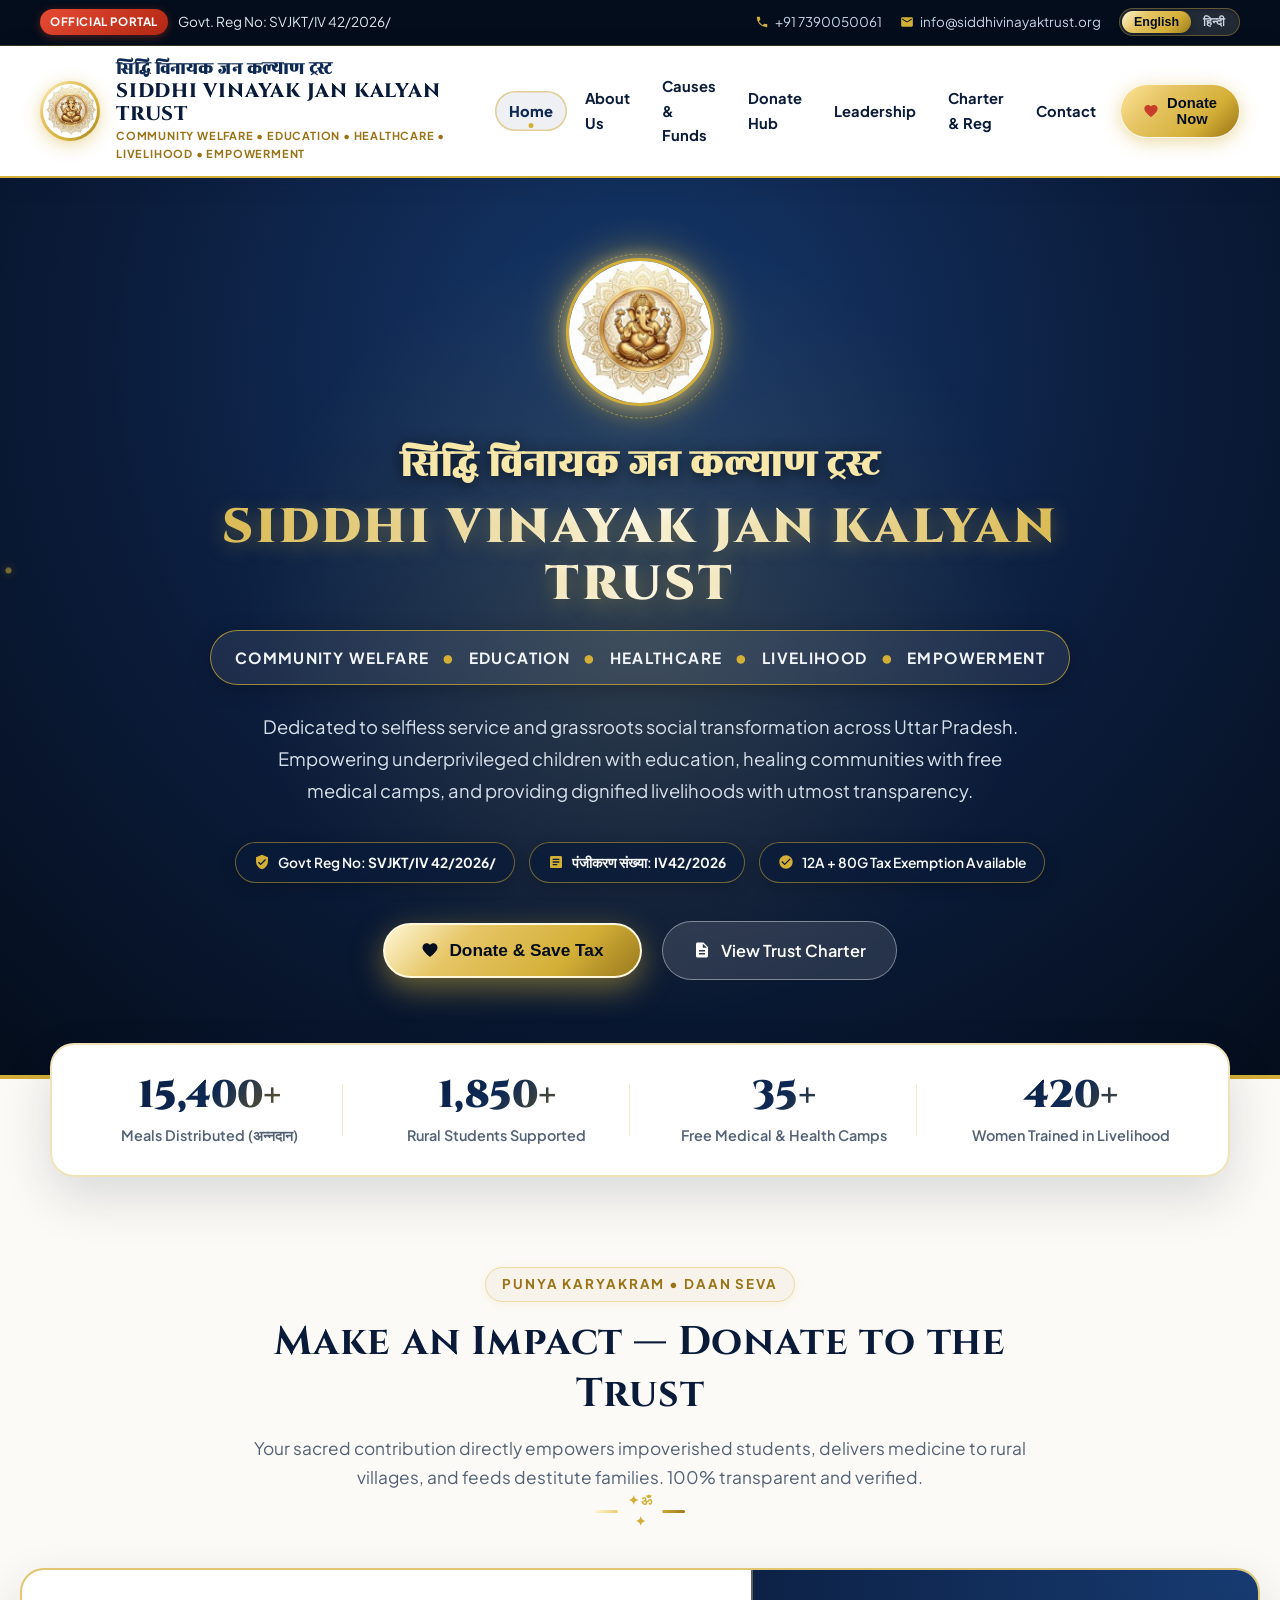
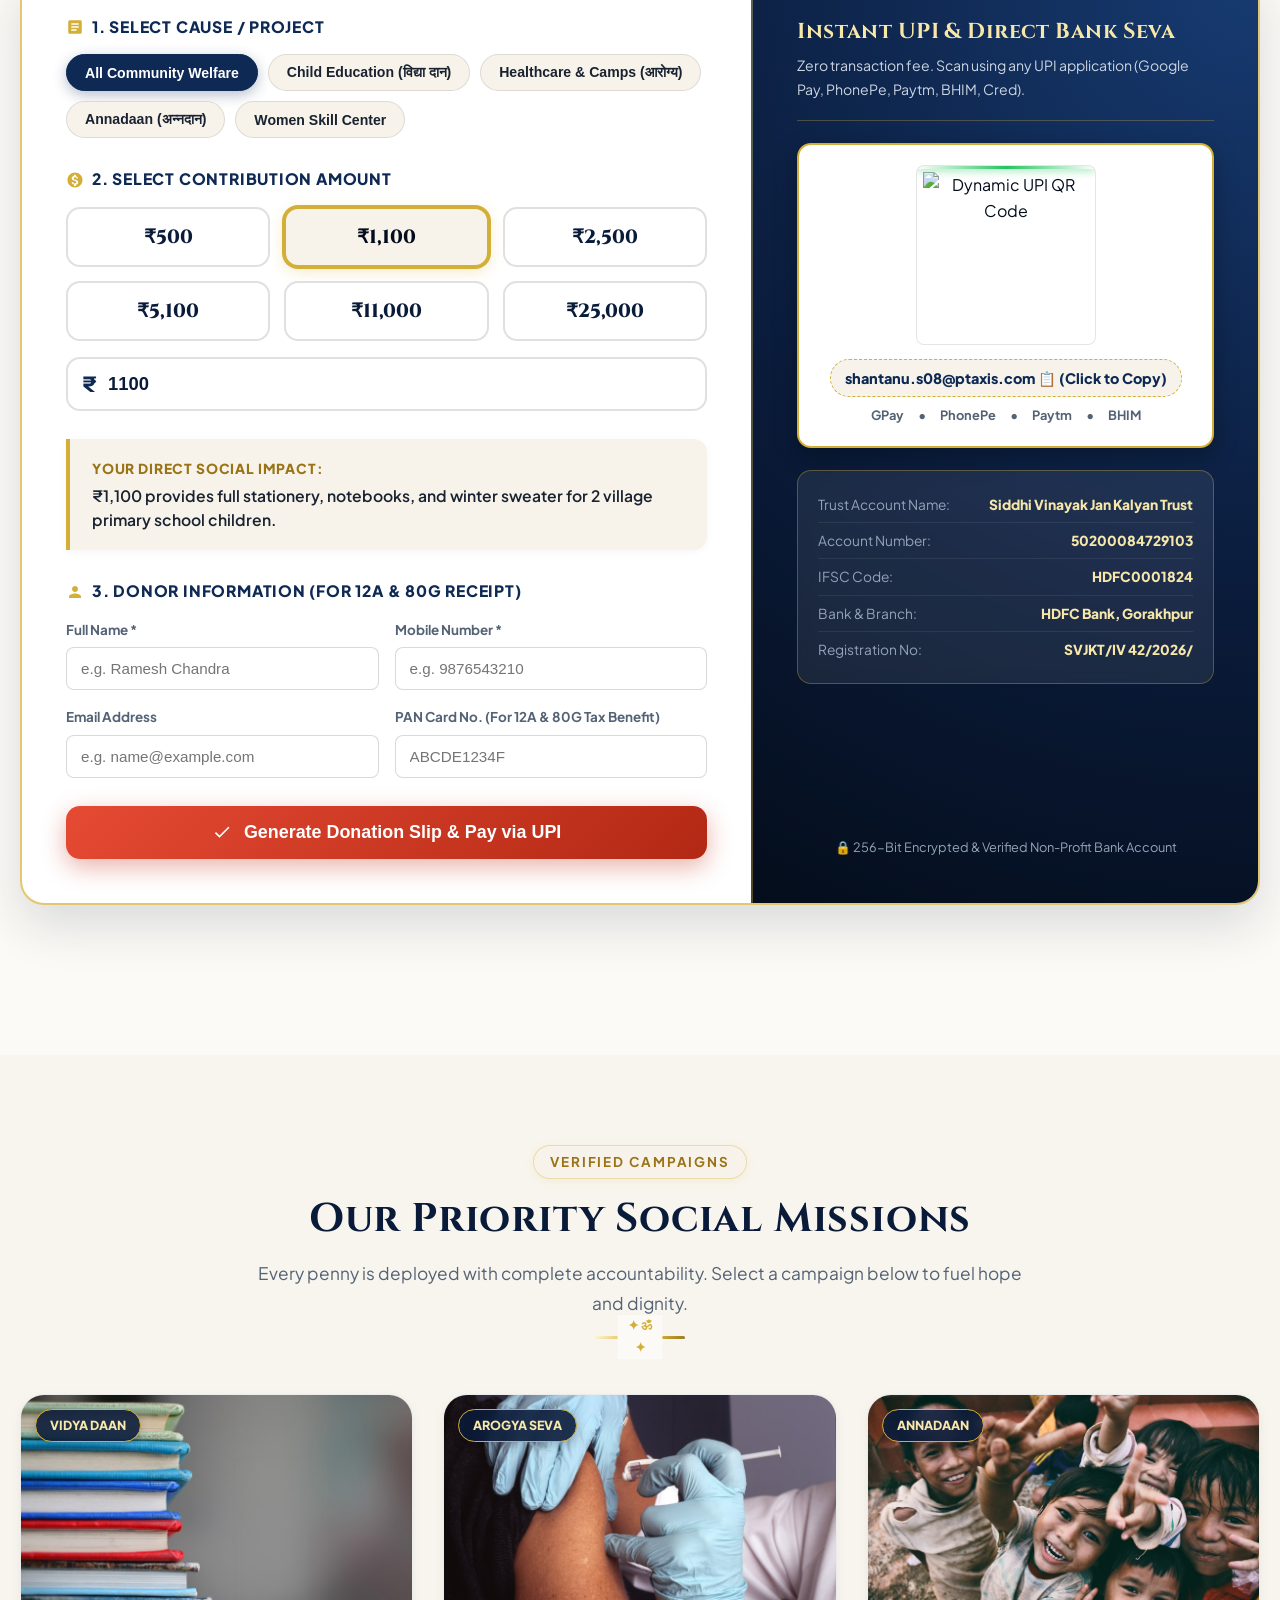
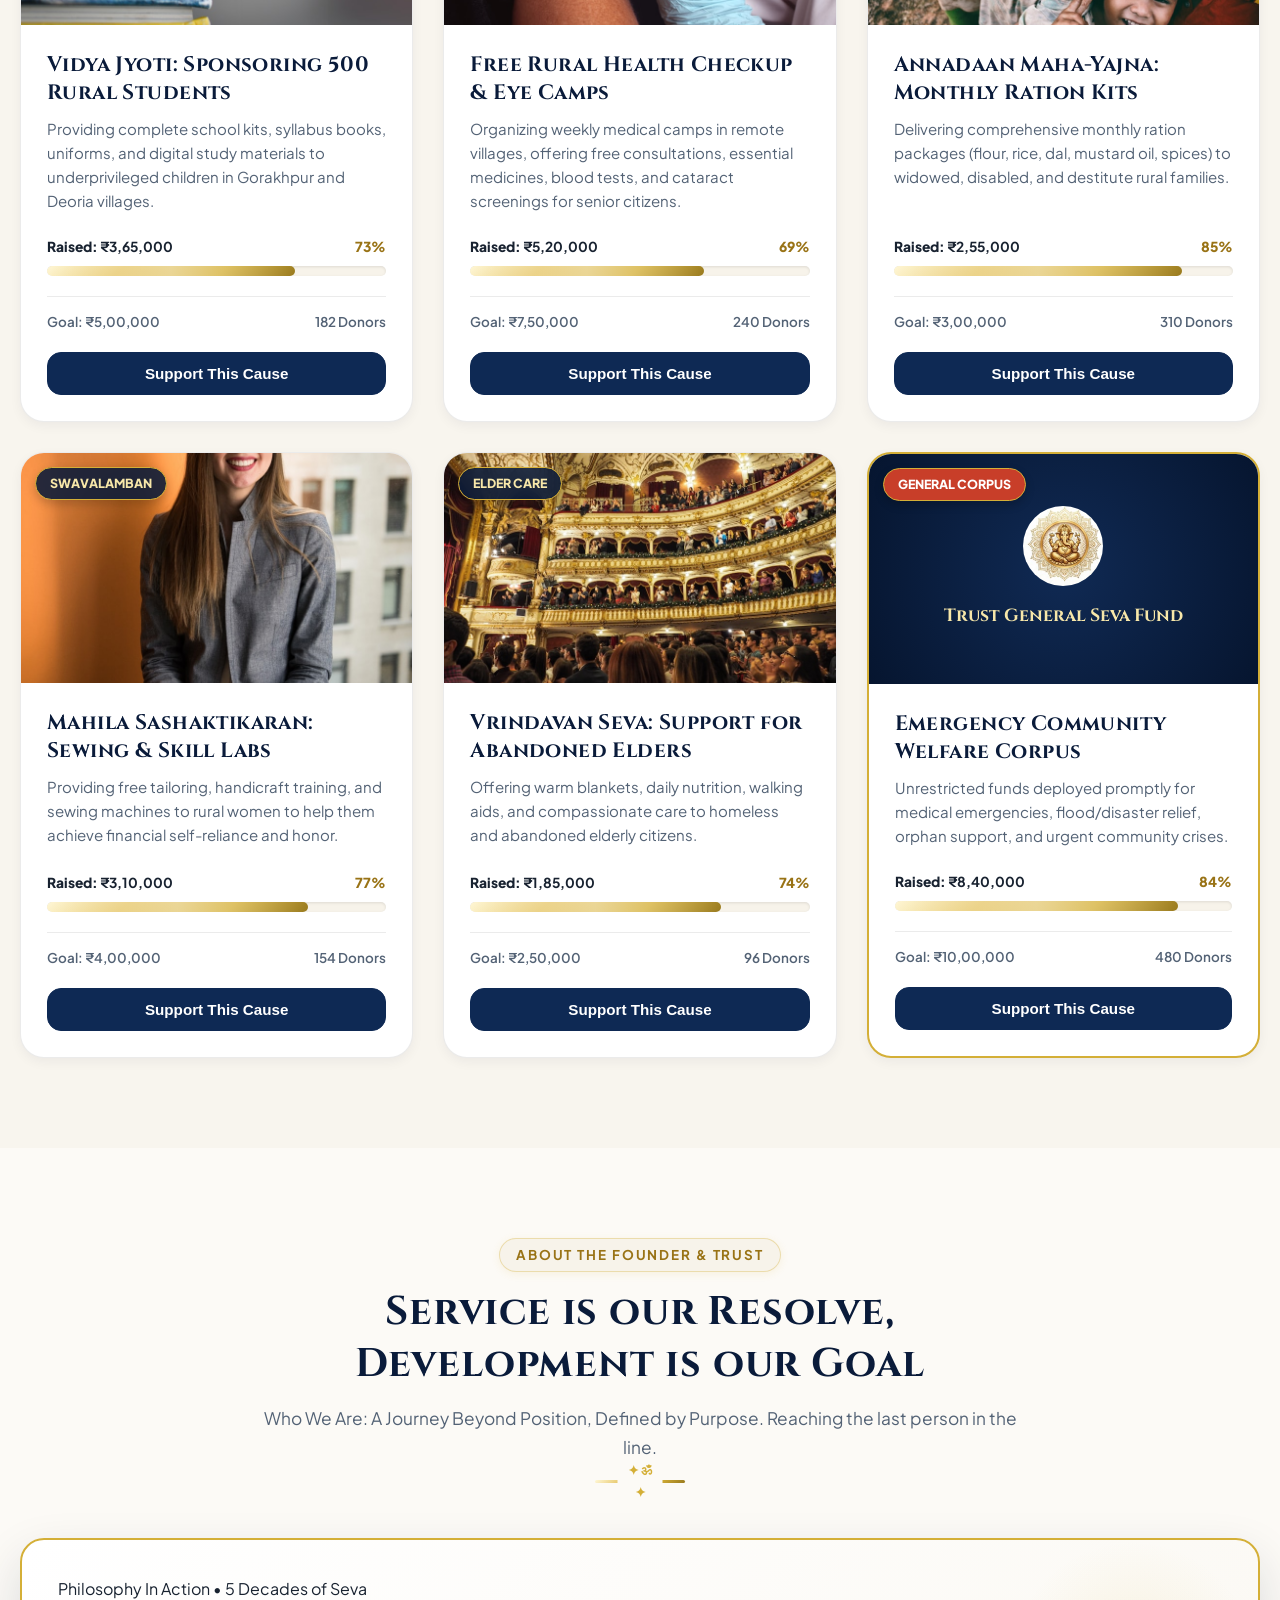
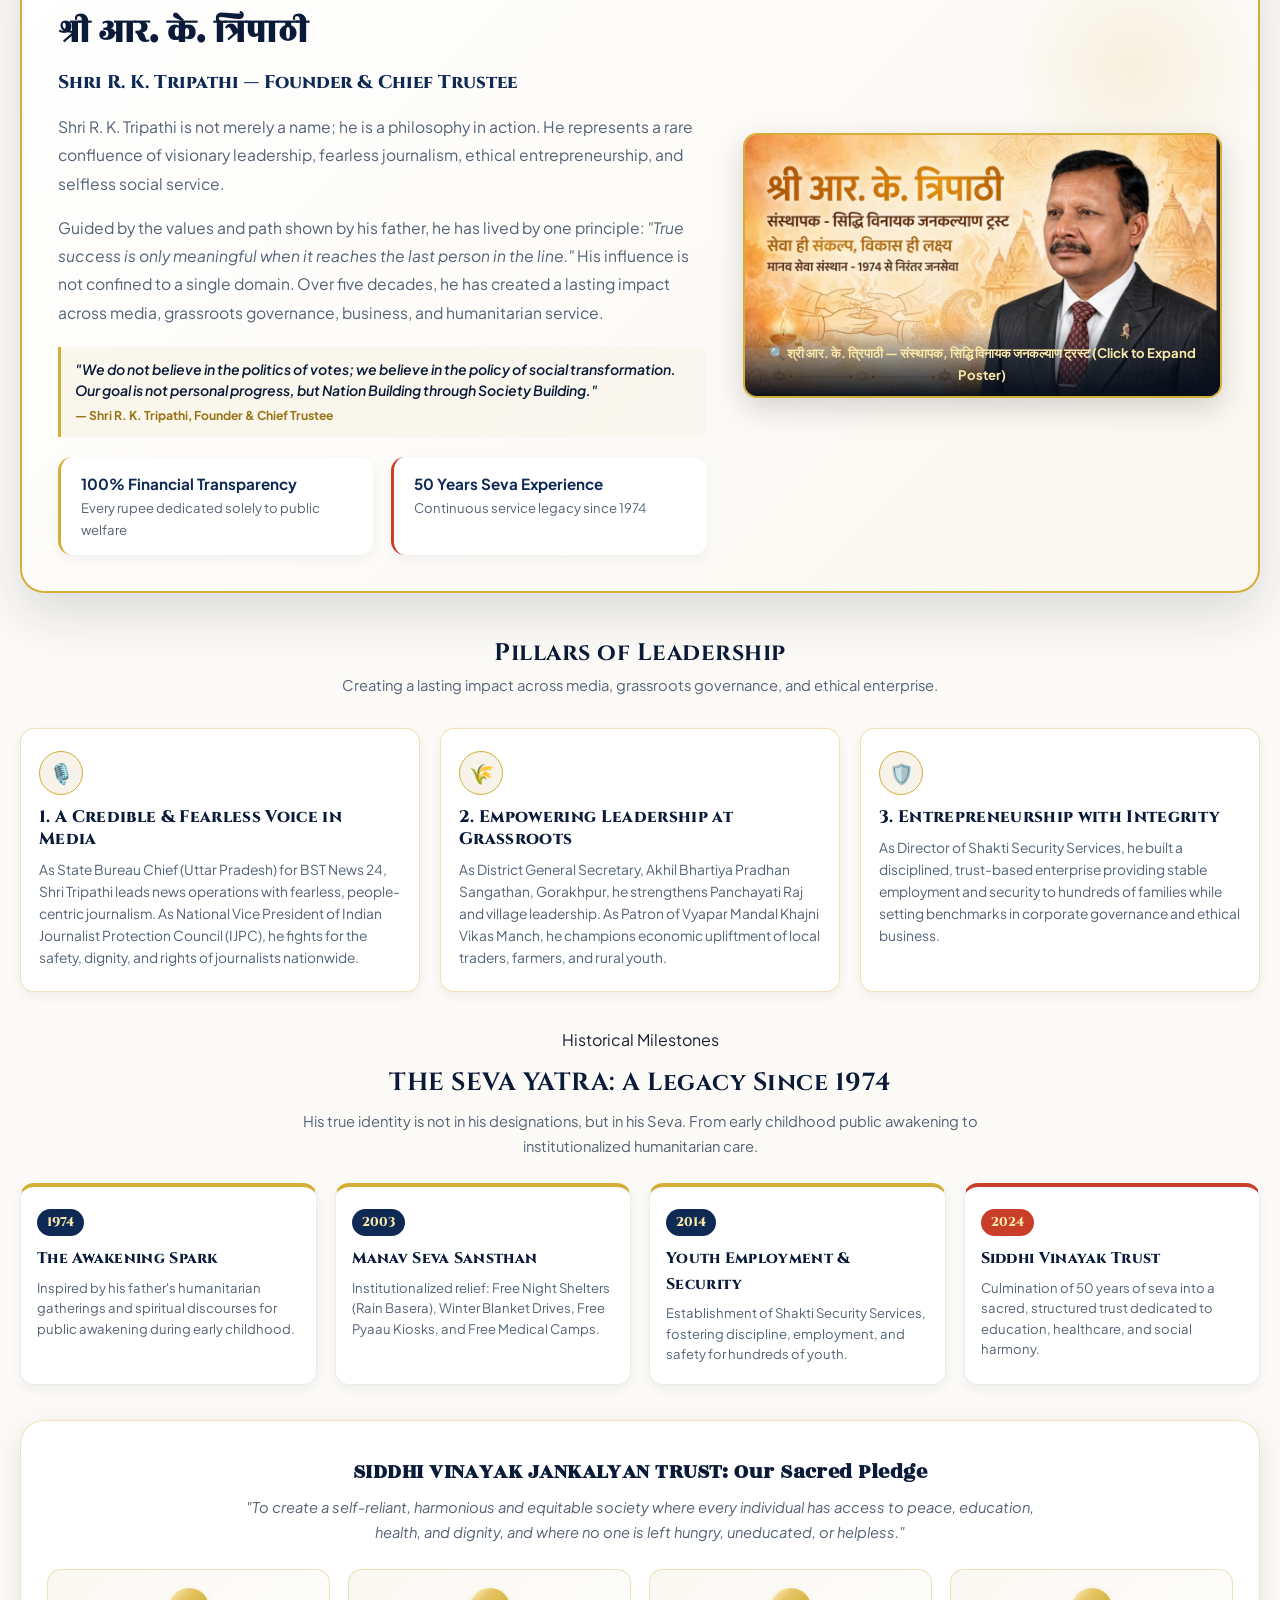
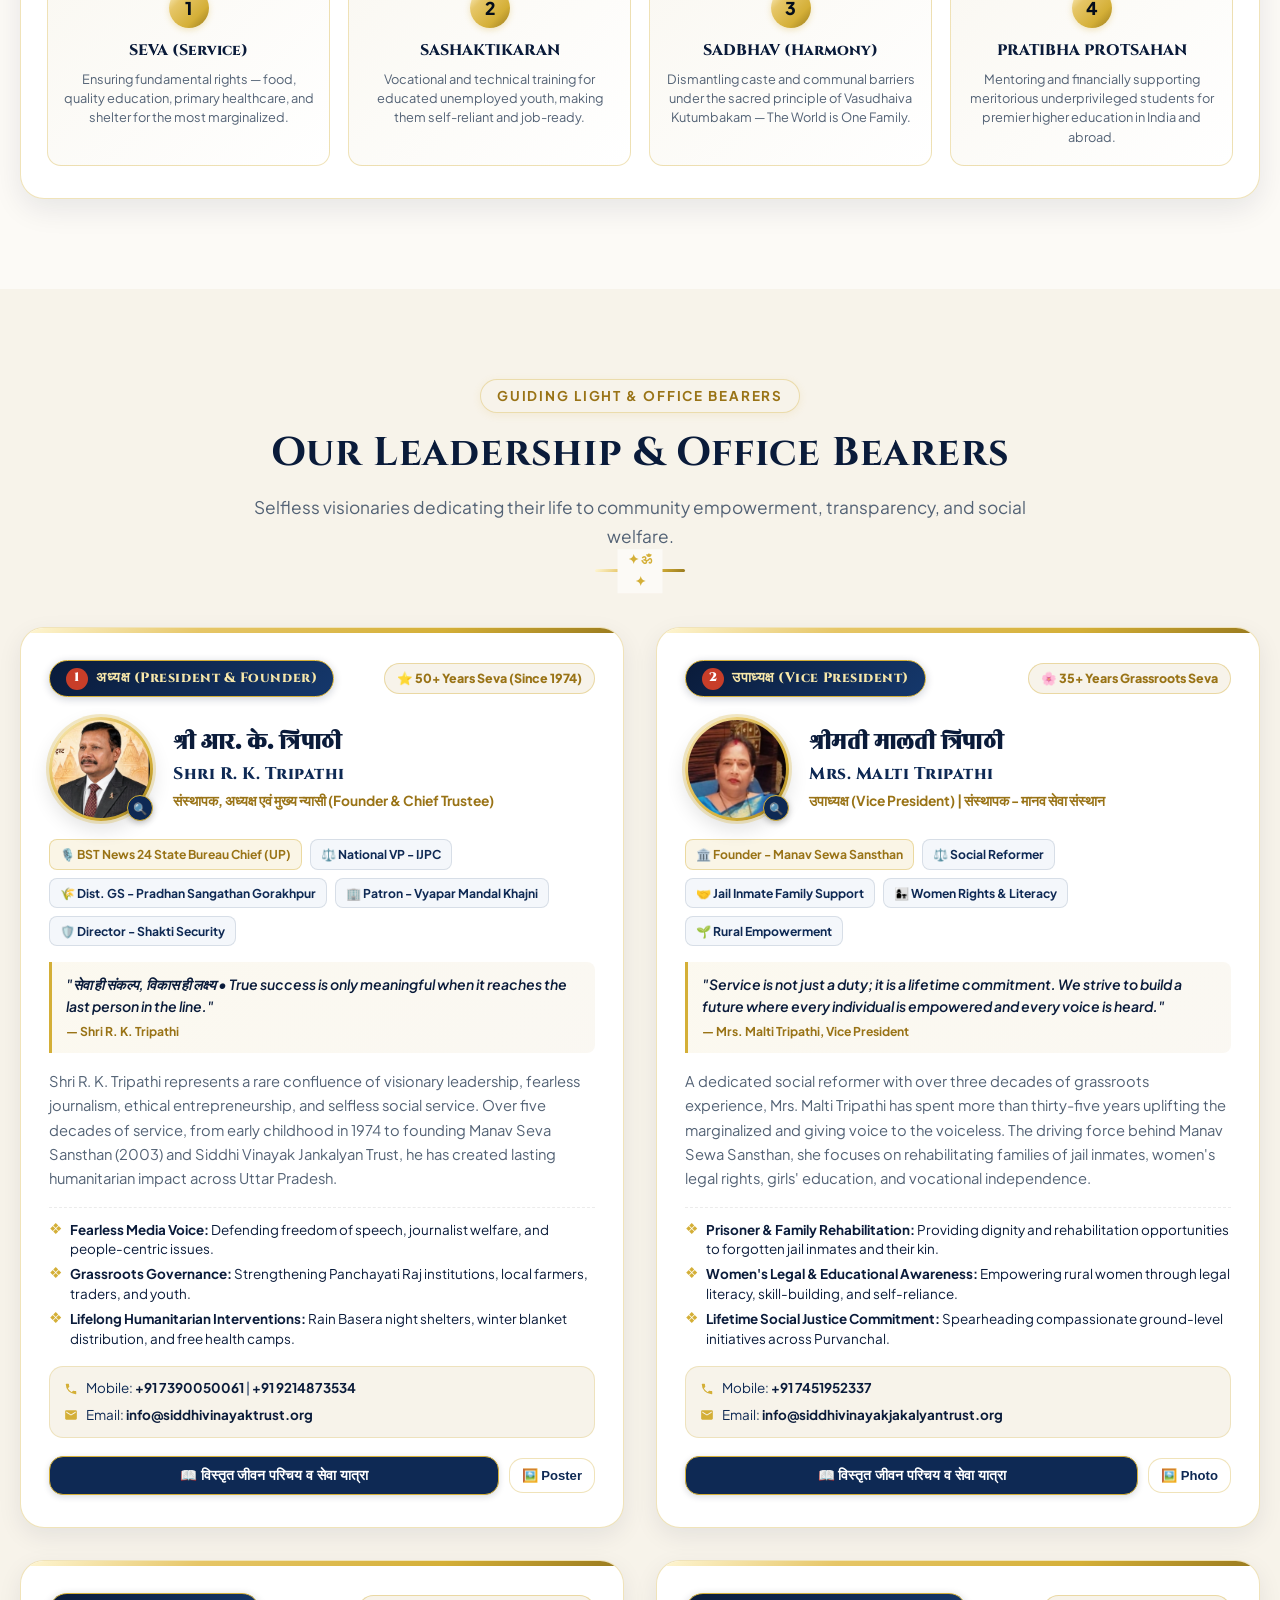
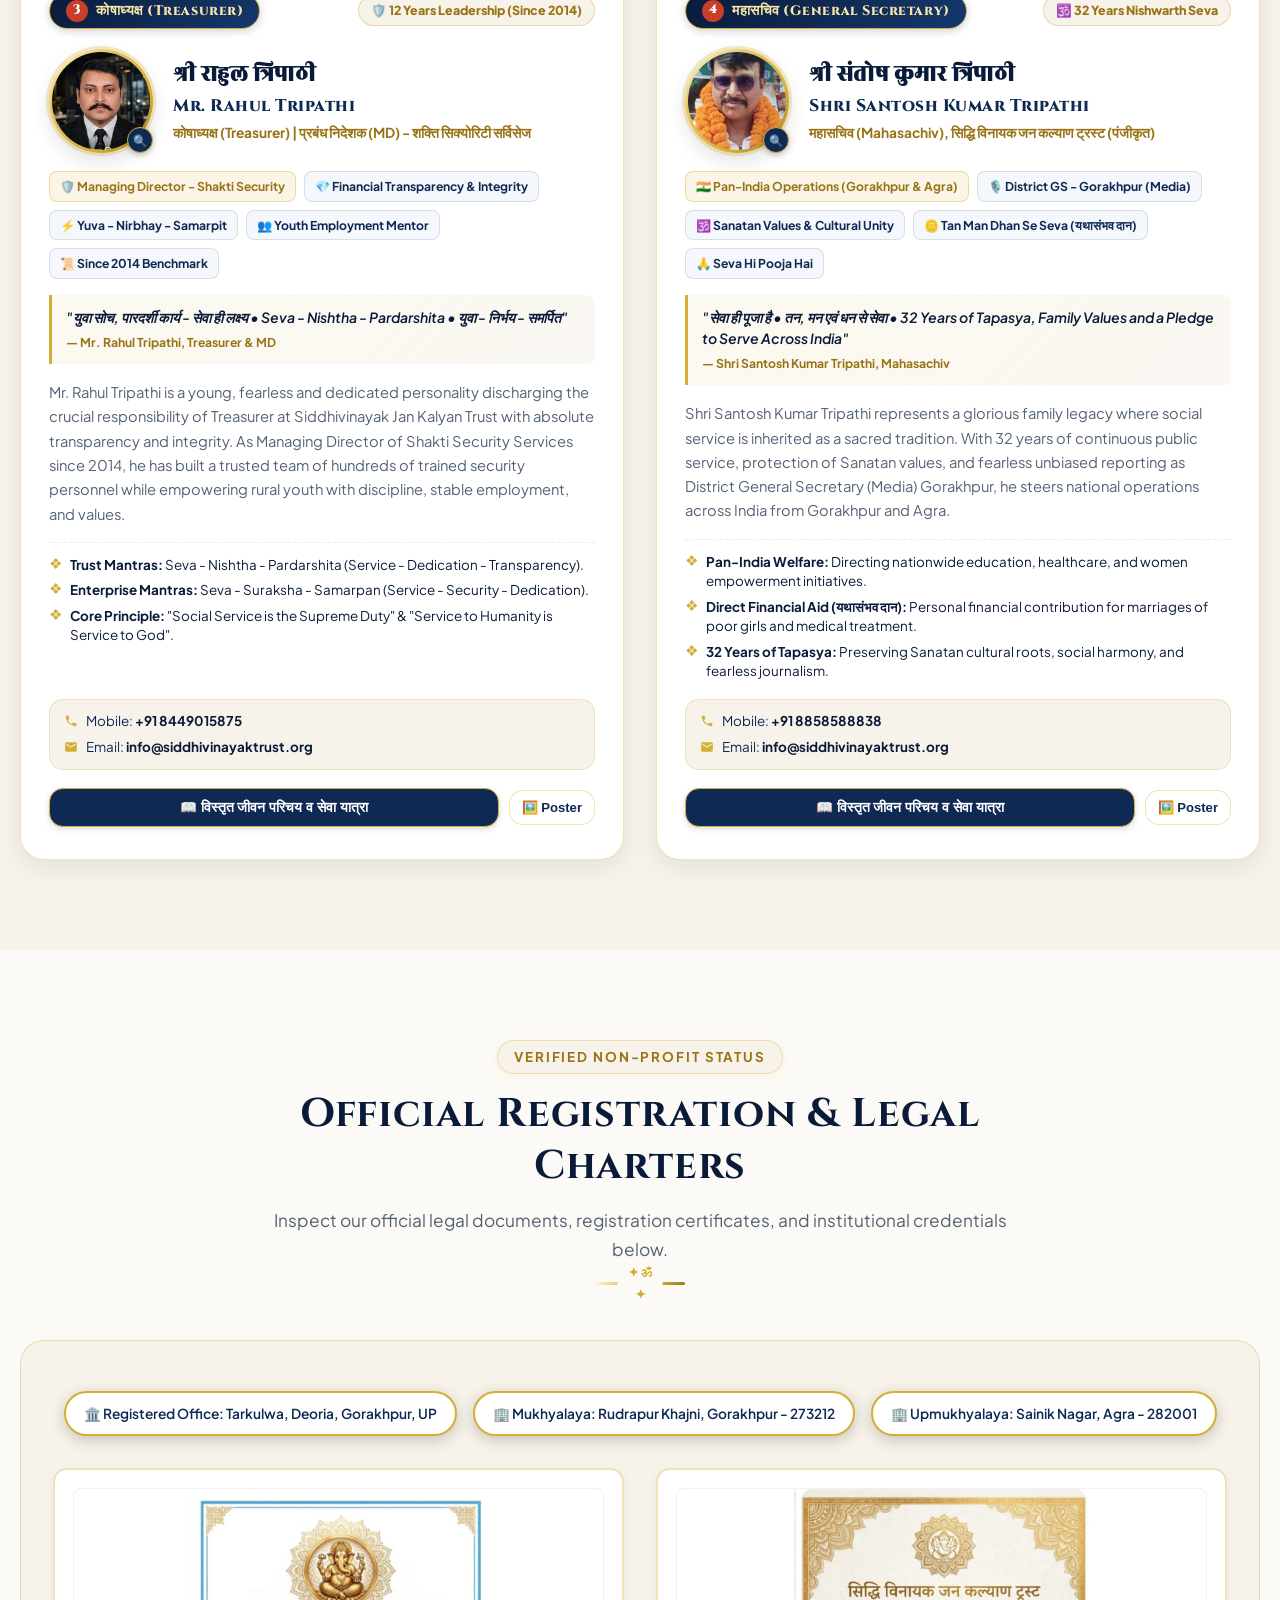
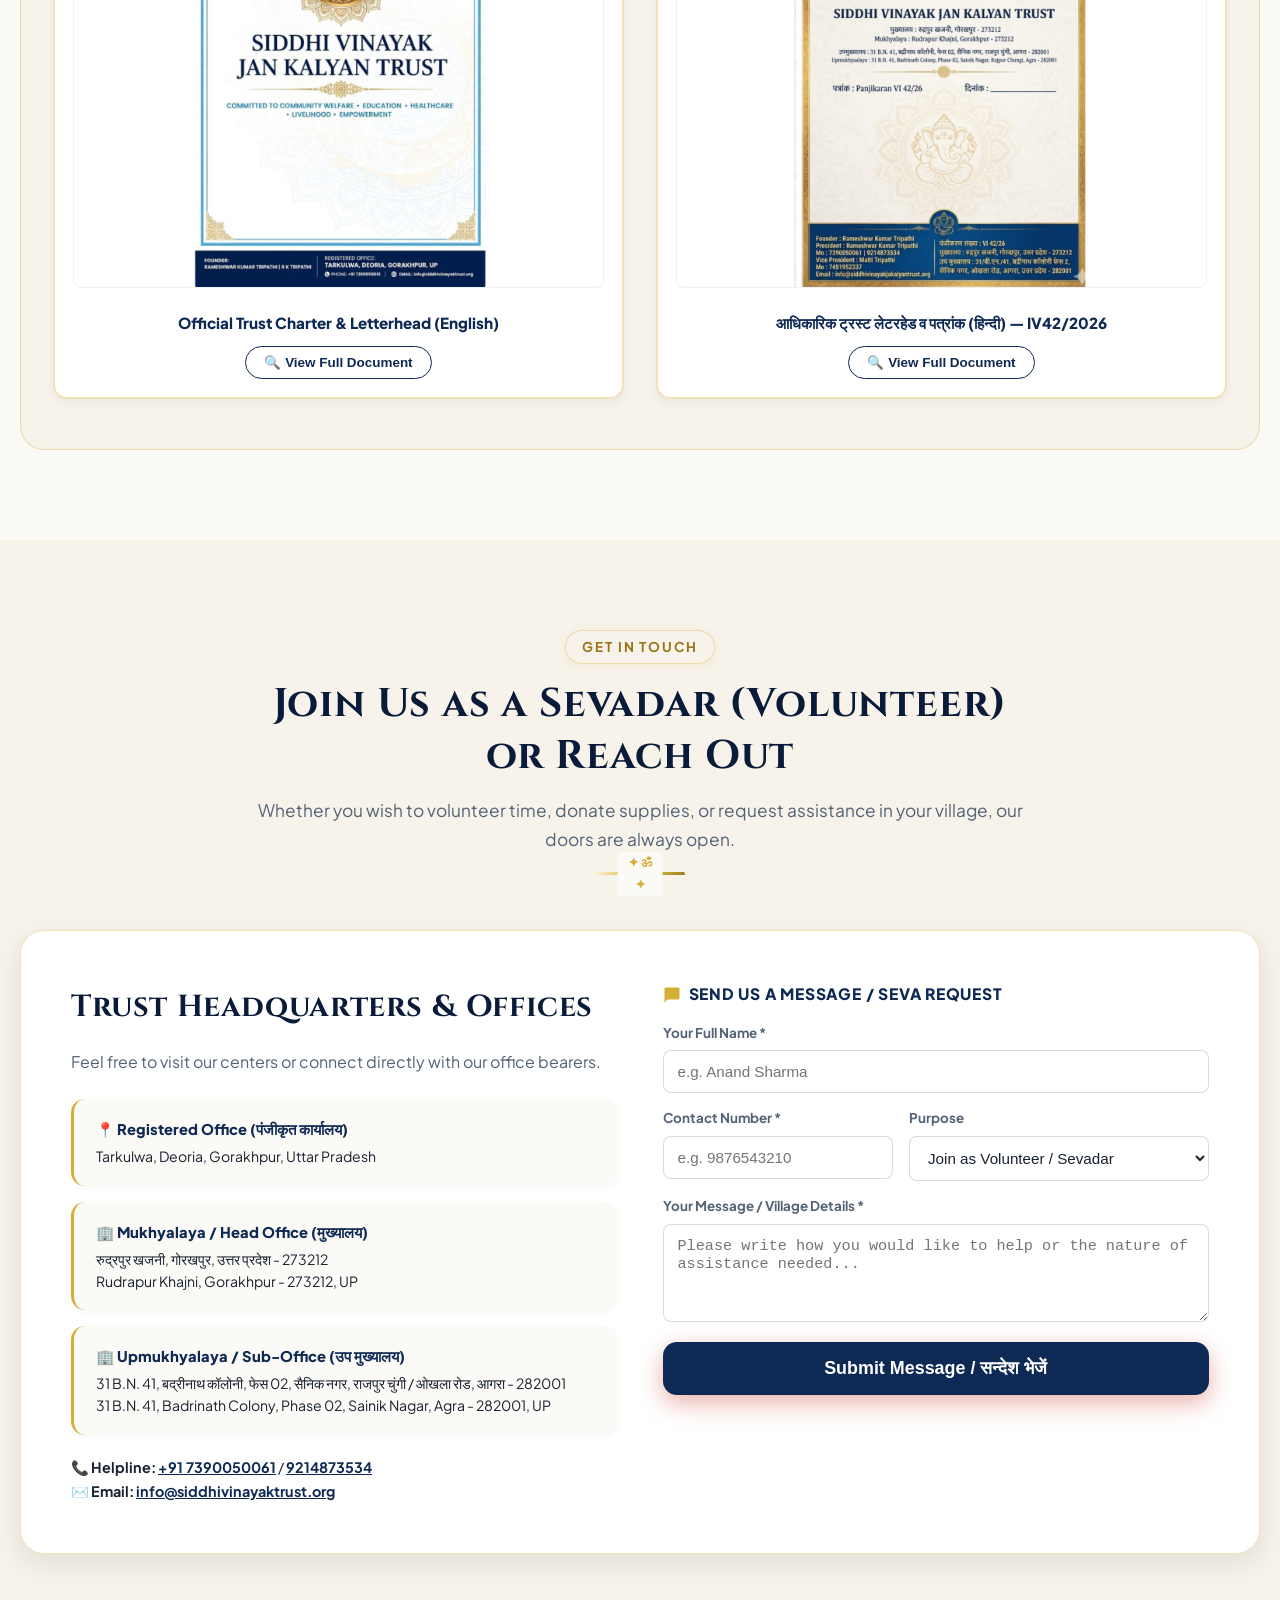
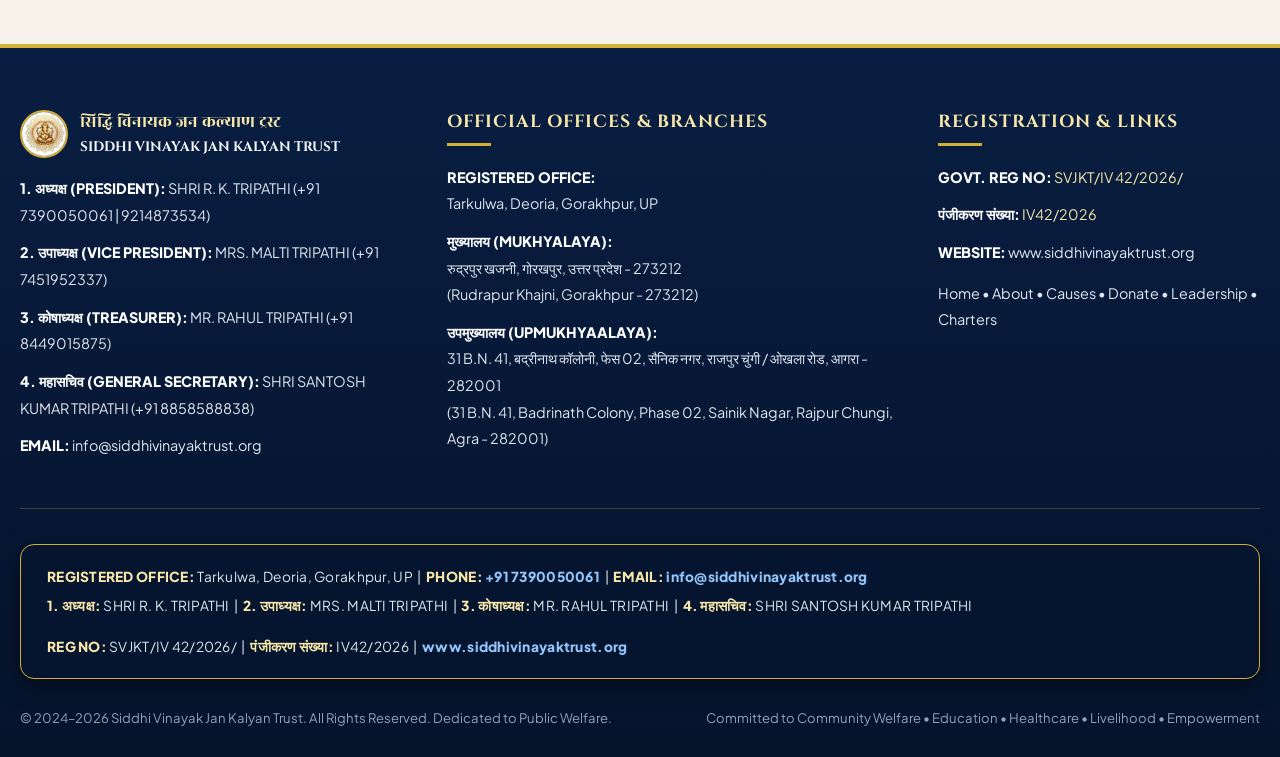
==== index.html @ ad2b0302 "Update Govt Reg No to SVJKT/IV 42/2026/ and Panjikaran No to IV42/2026 across entire website" ====
<!DOCTYPE html>
<html lang="en">
<head>
  <meta charset="UTF-8">
  <meta name="viewport" content="width=device-width, initial-scale=1.0, viewport-fit=cover">
  <title>Siddhi Vinayak Jan Kalyan Trust | Official Charity & Donation Portal</title>
  <meta name="description" content="Official website of Siddhi Vinayak Jan Kalyan Trust. Committed to Community Welfare, Education, Healthcare, Livelihood and Empowerment. Donate with 12A & 80G Tax Exemption.">
  <meta name="keywords" content="Siddhi Vinayak Jan Kalyan Trust, NGO Gorakhpur, Charity UP, Donate Fund, Rameshwar Kumar Tripathi, 12A & 80G Tax Exemption, Vidya Daan, Annadaan">

  <!-- Google Fonts: Cinzel, Rozha One, Plus Jakarta Sans, Noto Sans Devanagari -->
  <link rel="preconnect" href="https://fonts.googleapis.com">
  <link rel="preconnect" href="https://fonts.gstatic.com" crossorigin>
  <link href="https://fonts.googleapis.com/css2?family=Cinzel:wght@500;600;700;800;900&family=Noto+Sans+Devanagari:wght@400;500;600;700;800&family=Plus+Jakarta+Sans:wght@400;500;600;700;800&family=Rozha+One&display=swap" rel="stylesheet">

  <link rel="stylesheet" href="styles.css">
  <link rel="icon" type="image/png" href="assets/ganesha_seal.png">
</head>
<body>

  <!-- Subtle Sacred Mandala Pattern Background -->
  <div class="bg-mandala-overlay" aria-hidden="true"></div>

  <!-- ================= TOP ANNOUNCEMENT BAR ================= -->
  <!-- ================= TOP ANNOUNCEMENT BAR ================= -->
  <header class="top-bar">
    <div class="top-bar-inner">
      <div class="top-announcement">
        <span class="top-badge" data-i18n="top_badge">Official Portal</span>
        <span class="top-alert-text" data-i18n="top_alert">Govt. Reg No: SVJKT/IV 42/2026/</span>
      </div>

      <div class="top-contacts">
        <a href="tel:+917390050061" class="top-contact-link">
          <svg width="14" height="14" viewBox="0 0 24 24" fill="currentColor"><path d="M6.62 10.79a15.05 15.05 0 006.59 6.59l2.2-2.2a1 1 0 011.02-.24c1.12.37 2.33.57 3.57.57a1 1 0 011 1V20a1 1 0 01-1 1A17 17 0 013 4a1 1 0 011-1h3.5a1 1 0 011 1c0 1.25.2 2.45.57 3.57a1 1 0 01-.25 1.02l-2.2 2.2z"/></svg>
          <span>+91 7390050061</span>
        </a>
        <a href="mailto:info@siddhivinayaktrust.org" class="top-contact-link">
          <svg width="14" height="14" viewBox="0 0 24 24" fill="currentColor"><path d="M20 4H4c-1.1 0-1.99.9-1.99 2L2 18c0 1.1.9 2 2 2h16c1.1 0 2-.9 2-2V6c0-1.1-.9-2-2-2zm0 4l-8 5-8-5V6l8 5 8-5v2z"/></svg>
          <span>info@siddhivinayaktrust.org</span>
        </a>

        <!-- Language Switcher -->
        <div class="lang-switcher" aria-label="Language Selector">
          <button type="button" class="lang-btn lang-btn-en active" id="lang-en" onclick="setLanguage('en')">English</button>
          <button type="button" class="lang-btn lang-btn-hi" id="lang-hi" onclick="setLanguage('hi')">हिन्दी</button>
        </div>
      </div>
    </div>
  </header>

  <!-- ================= MAIN NAVIGATION BAR ================= -->
  <nav class="main-header" id="main-header" aria-label="Primary Navigation">
    <div class="navbar">
      <a href="#home" class="brand-link" aria-label="Siddhi Vinayak Trust Home">
        <div class="brand-logo-wrap">
          <img src="assets/ganesha_seal.png" alt="Siddhi Vinayak Trust Golden Emblem" class="brand-logo-img">
          <div class="brand-glow-halo" aria-hidden="true"></div>
        </div>
        <div class="brand-text">
          <span class="brand-title-hi">सिद्धि विनायक जन कल्याण ट्रस्ट</span>
          <span class="brand-title-en">SIDDHI VINAYAK JAN KALYAN TRUST</span>
          <span class="brand-tagline" data-i18n="brand_tagline">COMMUNITY WELFARE • EDUCATION • HEALTHCARE • LIVELIHOOD • EMPOWERMENT</span>
        </div>
      </a>

      <!-- Mobile Dimming Backdrop Overlay -->
      <div class="nav-backdrop" id="nav-backdrop" onclick="closeMobileMenu()" aria-hidden="true"></div>

      <!-- Navigation Menu & Mobile Drawer -->
      <div class="nav-drawer" id="nav-drawer">
        <div class="nav-drawer-header">
          <div class="drawer-trust-badge">
            <span class="drawer-symbol">ॐ</span>
            <span class="drawer-motto">॥ धर्मो रक्षति रक्षितः • नर सेवा ही नारायण सेवा ॥</span>
          </div>
          <!-- Mobile Drawer Language Switcher -->
          <div class="lang-switcher drawer-lang" aria-label="Drawer Language Selector">
            <button type="button" class="lang-btn lang-btn-en active" id="lang-mob-en" onclick="setLanguage('en')">English</button>
            <button type="button" class="lang-btn lang-btn-hi" id="lang-mob-hi" onclick="setLanguage('hi')">हिन्दी</button>
          </div>
        </div>

        <ul class="nav-menu" id="nav-menu">
          <li>
            <a href="#home" class="nav-link active">
              <span class="nav-link-icon" aria-hidden="true">🏛️</span>
              <span class="nav-link-text" data-i18n="nav_home">Home</span>
              <span class="nav-arrow" aria-hidden="true">›</span>
            </a>
          </li>
          <li>
            <a href="#about" class="nav-link">
              <span class="nav-link-icon" aria-hidden="true">🌸</span>
              <span class="nav-link-text" data-i18n="nav_about">About Us</span>
              <span class="nav-arrow" aria-hidden="true">›</span>
            </a>
          </li>
          <li>
            <a href="#causes" class="nav-link">
              <span class="nav-link-icon" aria-hidden="true">🤝</span>
              <span class="nav-link-text" data-i18n="nav_causes">Causes & Funds</span>
              <span class="nav-arrow" aria-hidden="true">›</span>
            </a>
          </li>
          <li>
            <a href="#donate" class="nav-link">
              <span class="nav-link-icon" aria-hidden="true">🪙</span>
              <span class="nav-link-text" data-i18n="nav_donate">Donate Hub</span>
              <span class="nav-arrow" aria-hidden="true">›</span>
            </a>
          </li>
          <li>
            <a href="#leadership" class="nav-link">
              <span class="nav-link-icon" aria-hidden="true">👥</span>
              <span class="nav-link-text" data-i18n="nav_leadership">Leadership</span>
              <span class="nav-arrow" aria-hidden="true">›</span>
            </a>
          </li>
          <li>
            <a href="#transparency" class="nav-link">
              <span class="nav-link-icon" aria-hidden="true">📜</span>
              <span class="nav-link-text" data-i18n="nav_transparency">Charter & Reg</span>
              <span class="nav-arrow" aria-hidden="true">›</span>
            </a>
          </li>
          <li>
            <a href="#contact" class="nav-link">
              <span class="nav-link-icon" aria-hidden="true">📞</span>
              <span class="nav-link-text" data-i18n="nav_contact">Contact</span>
              <span class="nav-arrow" aria-hidden="true">›</span>
            </a>
          </li>
          <li class="nav-item-donate">
            <button type="button" class="btn-donate-nav" onclick="openDonateModal()">
              <svg class="heart-pulse-icon" width="16" height="16" viewBox="0 0 24 24" fill="currentColor"><path d="M12 21.35l-1.45-1.32C5.4 15.36 2 12.28 2 8.5 2 5.42 4.42 3 7.5 3c1.74 0 3.41.81 4.5 2.09C13.09 3.81 14.76 3 16.5 3 19.58 3 22 5.42 22 8.5c0 3.78-3.4 6.86-8.55 11.54L12 21.35z"/></svg>
              <span data-i18n="nav_btn_donate">Donate Now</span>
            </button>
          </li>
        </ul>

        <div class="nav-drawer-footer">
          <div class="drawer-contact-chips">
            <a href="tel:+917390050061" class="drawer-chip">
              <svg width="13" height="13" viewBox="0 0 24 24" fill="currentColor"><path d="M6.62 10.79a15.05 15.05 0 006.59 6.59l2.2-2.2a1 1 0 011.02-.24c1.12.37 2.33.57 3.57.57a1 1 0 011 1V20a1 1 0 01-1 1A17 17 0 013 4a1 1 0 011-1h3.5a1 1 0 011 1c0 1.25.2 2.45.57 3.57a1 1 0 01-.25 1.02l-2.2 2.2z"/></svg>
              <span>+91 7390050061</span>
            </a>
            <a href="mailto:info@siddhivinayaktrust.org" class="drawer-chip">
              <svg width="13" height="13" viewBox="0 0 24 24" fill="currentColor"><path d="M20 4H4c-1.1 0-1.99.9-1.99 2L2 18c0 1.1.9 2 2 2h16c1.1 0 2-.9 2-2V6c0-1.1-.9-2-2-2zm0 4l-8 5-8-5V6l8 5 8-5v2z"/></svg>
              <span>info@siddhivinayaktrust.org</span>
            </a>
          </div>
          <div class="drawer-tax-note">
            <span>🛡️ 100% Tax Exempted under 12A & 80G • Govt Reg: SVJKT/IV 42/2026/</span>
          </div>
        </div>
      </div>

      <button class="mobile-menu-toggle" id="mobile-toggle" aria-label="Toggle navigation menu" aria-expanded="false" onclick="toggleMobileMenu()">
        <span class="hamburger-bar"></span>
        <span class="hamburger-bar"></span>
        <span class="hamburger-bar"></span>
      </button>
    </div>
  </nav>

  <!-- ================= HERO SECTION ================= -->
  <section class="hero-section" id="home">
    <canvas id="particle-canvas"></canvas>
    <div class="hero-mandala-bg"></div>
    <div class="hero-container">
      <div class="hero-seal-wrapper">
        <img src="assets/ganesha_seal.png" alt="Divine Emblem" class="hero-seal-img">
      </div>

      <h2 class="hero-devanagari-title">सिद्धि विनायक जन कल्याण ट्रस्ट</h2>
      <h1 class="hero-english-title">SIDDHI VINAYAK JAN KALYAN TRUST</h1>

      <div class="hero-tagline-bar">
        <span data-i18n="tag_welfare">Community Welfare</span>
        <span class="bullet">•</span>
        <span data-i18n="tag_edu">Education</span>
        <span class="bullet">•</span>
        <span data-i18n="tag_health">Healthcare</span>
        <span class="bullet">•</span>
        <span data-i18n="tag_livelihood">Livelihood</span>
        <span class="bullet">•</span>
        <span data-i18n="tag_empower">Empowerment</span>
      </div>

      <p class="hero-description" data-i18n="hero_desc">
        Dedicated to selfless service and grassroots social transformation across Uttar Pradesh. Empowering underprivileged children with education, healing communities with free medical camps, and providing dignified livelihoods with utmost transparency.
      </p>

      <div class="trust-badges-strip">
        <div class="trust-badge-pill">
          <svg width="16" height="16" viewBox="0 0 24 24" fill="currentColor"><path d="M12 1L3 5v6c0 5.55 3.84 10.74 9 12 5.16-1.26 9-6.45 9-12V5l-9-4zm-2 16l-4-4 1.41-1.41L10 14.17l6.59-6.59L18 9l-8 8z"/></svg>
          <span>Govt Reg No: <strong>SVJKT/IV 42/2026/</strong></span>
        </div>
        <div class="trust-badge-pill">
          <svg width="16" height="16" viewBox="0 0 24 24" fill="currentColor"><path d="M19 3H5c-1.1 0-2 .9-2 2v14c0 1.1.9 2 2 2h14c1.1 0 2-.9 2-2V5c0-1.1-.9-2-2-2zm-5 14H7v-2h7v2zm3-4H7v-2h10v2zm0-4H7V7h10v2z"/></svg>
          <span>पंजीकरण संख्या: <strong>IV42/2026</strong></span>
        </div>
        <div class="trust-badge-pill">
          <svg width="16" height="16" viewBox="0 0 24 24" fill="currentColor"><path d="M12 2C6.48 2 2 6.48 2 12s4.48 10 10 10 10-4.48 10-10S17.52 2 12 2zm-2 15l-5-5 1.41-1.41L10 14.17l7.59-7.59L19 8l-9 9z"/></svg>
          <span data-i18n="tax_exempt_badge">12A + 80G Tax Exemption Available</span>
        </div>
      </div>

      <div class="hero-cta-group">
        <button type="button" class="btn-hero-primary" onclick="openDonateModal()">
          <svg width="18" height="18" viewBox="0 0 24 24" fill="currentColor"><path d="M12 21.35l-1.45-1.32C5.4 15.36 2 12.28 2 8.5 2 5.42 4.42 3 7.5 3c1.74 0 3.41.81 4.5 2.09C13.09 3.81 14.76 3 16.5 3 19.58 3 22 5.42 22 8.5c0 3.78-3.4 6.86-8.55 11.54L12 21.35z"/></svg>
          <span data-i18n="btn_donate_now">Donate & Save Tax</span>
        </button>
        <a href="#transparency" class="btn-hero-secondary">
          <svg width="18" height="18" viewBox="0 0 24 24" fill="currentColor"><path d="M14 2H6c-1.1 0-1.99.9-1.99 2L4 20c0 1.1.89 2 1.99 2H18c1.1 0 2-.9 2-2V8l-6-6zm2 16H8v-2h8v2zm0-4H8v-2h8v2zm-3-5V3.5L18.5 9H13z"/></svg>
          <span data-i18n="btn_view_charter">View Trust Charter</span>
        </a>
      </div>
    </div>
  </section>

  <!-- ================= IMPACT NUMBERS COUNTER STRIP ================= -->
  <div class="impact-counters-bar">
    <div class="impact-grid">
      <div class="impact-item">
        <div class="impact-number" data-target="15400">15,400+</div>
        <div class="impact-label" data-i18n="impact_meals">Meals Distributed (अन्नदान)</div>
      </div>
      <div class="impact-item">
        <div class="impact-number" data-target="1850">1,850+</div>
        <div class="impact-label" data-i18n="impact_students">Rural Students Supported</div>
      </div>
      <div class="impact-item">
        <div class="impact-number" data-target="35">35+</div>
        <div class="impact-label" data-i18n="impact_camps">Free Medical & Health Camps</div>
      </div>
      <div class="impact-item">
        <div class="impact-number" data-target="420">420+</div>
        <div class="impact-label" data-i18n="impact_women">Women Trained in Livelihood</div>
      </div>
    </div>
  </div>

  <!-- ================= INTERACTIVE DONATION & FUNDRAISING HUB ================= -->
  <section class="section" id="donate">
    <div class="section-container">
      <div class="section-header">
        <span class="section-subtitle-tag" data-i18n="fund_subtitle">Punya Karyakram • Daan Seva</span>
        <h2 class="section-title" data-i18n="fund_title">Make an Impact — Donate to the Trust</h2>
        <p class="section-desc" data-i18n="fund_desc">Your sacred contribution directly empowers impoverished students, delivers medicine to rural villages, and feeds destitute families. 100% transparent and verified.</p>
        <div class="gold-divider"></div>
      </div>

      <div class="fund-hub-card">
        <!-- Form Left Side -->
        <div class="fund-form-side">
          <div class="form-group-title">
            <svg width="18" height="18" viewBox="0 0 24 24" fill="currentColor"><path d="M19 3H5c-1.1 0-2 .9-2 2v14c0 1.1.9 2 2 2h14c1.1 0 2-.9 2-2V5c0-1.1-.9-2-2-2zm-5 14H7v-2h7v2zm3-4H7v-2h10v2zm0-4H7V7h10v2z"/></svg>
            <span data-i18n="choose_cause_title">1. Select Cause / Project</span>
          </div>

          <div class="cause-pills" id="cause-pills">
            <button type="button" class="cause-pill-btn active" data-cause="General Community Welfare" onclick="selectCause(this)">All Community Welfare</button>
            <button type="button" class="cause-pill-btn" data-cause="Vidya Daan - Child Education" onclick="selectCause(this)">Child Education (विद्या दान)</button>
            <button type="button" class="cause-pill-btn" data-cause="Arogya Seva - Free Medical Relief" onclick="selectCause(this)">Healthcare & Camps (आरोग्य)</button>
            <button type="button" class="cause-pill-btn" data-cause="Annadaan - Food Distribution" onclick="selectCause(this)">Annadaan (अन्नदान)</button>
            <button type="button" class="cause-pill-btn" data-cause="Mahila Swavalamban - Livelihood" onclick="selectCause(this)">Women Skill Center</button>
          </div>

          <div class="form-group-title">
            <svg width="18" height="18" viewBox="0 0 24 24" fill="currentColor"><path d="M12 2C6.48 2 2 6.48 2 12s4.48 10 10 10 10-4.48 10-10S17.52 2 12 2zm1.41 16.09V20h-2.67v-1.93c-1.71-.36-3.16-1.46-3.27-3.4h1.96c.1 1.05.82 1.87 2.22 1.87 1.39 0 2.05-.72 2.05-1.57 0-1.07-.84-1.55-2.61-2.02-2.16-.57-3.44-1.4-3.44-3.2 0-1.63 1.25-2.84 2.87-3.22V5h2.67v1.94c1.47.33 2.7 1.32 2.87 3.01h-1.98c-.14-.94-.78-1.55-1.92-1.55-1.22 0-1.89.65-1.89 1.48 0 .93.75 1.39 2.45 1.85 2.37.64 3.6 1.47 3.6 3.32 0 1.77-1.31 3.03-3.14 3.44z"/></svg>
            <span data-i18n="choose_amount_title">2. Select Contribution Amount</span>
          </div>

          <!-- Predefined Amounts Grid -->
          <div class="amount-grid">
            <button type="button" class="amount-btn" data-amount="500" onclick="selectAmount(500, this)">₹500</button>
            <button type="button" class="amount-btn active" data-amount="1100" onclick="selectAmount(1100, this)">₹1,100</button>
            <button type="button" class="amount-btn" data-amount="2500" onclick="selectAmount(2500, this)">₹2,500</button>
            <button type="button" class="amount-btn" data-amount="5100" onclick="selectAmount(5100, this)">₹5,100</button>
            <button type="button" class="amount-btn" data-amount="11000" onclick="selectAmount(11000, this)">₹11,000</button>
            <button type="button" class="amount-btn" data-amount="25000" onclick="selectAmount(25000, this)">₹25,000</button>
          </div>

          <div class="custom-amount-wrap">
            <span class="custom-amount-prefix">₹</span>
            <input type="number" id="custom-amount-input" class="custom-amount-input" placeholder="Or Enter Custom Amount (INR)" value="1100" oninput="handleCustomAmount(this.value)">
          </div>

          <!-- Dynamic Real-Time Impact Preview -->
          <div class="impact-preview-box" id="impact-preview-box">
            <div class="impact-preview-title" data-i18n="impact_preview_label">Your Direct Social Impact:</div>
            <div class="impact-preview-text" id="impact-preview-text">₹1,100 provides full stationery, notebook set, and winter sweater for 2 village primary school children.</div>
          </div>

          <!-- Donor Details Form -->
          <div class="form-group-title">
            <svg width="18" height="18" viewBox="0 0 24 24" fill="currentColor"><path d="M12 12c2.21 0 4-1.79 4-4s-1.79-4-4-4-4 1.79-4 4 1.79 4 4 4zm0 2c-2.67 0-8 1.34-8 4v2h16v-2c0-2.66-5.33-4-8-4z"/></svg>
            <span data-i18n="donor_info_title">3. Donor Information (For 12A & 80G Receipt)</span>
          </div>

          <div class="donor-inputs-grid">
            <div class="input-field-wrap">
              <label class="input-label" for="donor-name" data-i18n="lbl_name">Full Name *</label>
              <input type="text" id="donor-name" class="text-input" placeholder="e.g. Ramesh Chandra" required>
            </div>
            <div class="input-field-wrap">
              <label class="input-label" for="donor-phone" data-i18n="lbl_phone">Mobile Number *</label>
              <input type="tel" id="donor-phone" class="text-input" placeholder="e.g. 9876543210" required>
            </div>
            <div class="input-field-wrap">
              <label class="input-label" for="donor-email" data-i18n="lbl_email">Email Address</label>
              <input type="email" id="donor-email" class="text-input" placeholder="e.g. name@example.com">
            </div>
            <div class="input-field-wrap">
              <label class="input-label" for="donor-pan" data-i18n="lbl_pan">PAN Card No. (For 12A & 80G Tax Benefit)</label>
              <input type="text" id="donor-pan" class="text-input" placeholder="ABCDE1234F" style="text-transform:uppercase;">
            </div>
          </div>

          <button type="button" class="btn-proceed-donation" onclick="processDonation()">
            <svg width="20" height="20" viewBox="0 0 24 24" fill="currentColor"><path d="M9 16.17L4.83 12l-1.42 1.41L9 19 21 7l-1.41-1.41z"/></svg>
            <span data-i18n="btn_generate_receipt">Generate Donation Slip & Pay via UPI</span>
          </button>
        </div>

        <!-- QR & Bank Transfer Right Side -->
        <div class="fund-summary-side">
          <div>
            <div class="summary-header">
              <h3 class="summary-title" data-i18n="instant_upi_title">Instant UPI & Direct Bank Seva</h3>
              <p class="summary-desc" data-i18n="instant_upi_desc">Zero transaction fee. Scan using any UPI application (Google Pay, PhonePe, Paytm, BHIM, Cred).</p>
            </div>

            <div class="qr-card">
              <div class="qr-code-box">
                <img id="dynamic-qr-img" src="" alt="Dynamic UPI QR Code" class="qr-code-img">
              </div>
              <div class="qr-upi-id" onclick="copyUpiId()" title="Click to copy UPI ID">
                <span id="display-upi-id">shantanu.s08@ptaxis.com</span> 📋 (Click to Copy)
              </div>
              <div class="qr-apps-icons">
                <span>GPay</span> • <span>PhonePe</span> • <span>Paytm</span> • <span>BHIM</span>
              </div>
            </div>

            <!-- Bank Transfer Details -->
            <div class="bank-details-box">
              <div class="bank-row">
                <span class="bank-label">Trust Account Name:</span>
                <span class="bank-value">Siddhi Vinayak Jan Kalyan Trust</span>
              </div>
              <div class="bank-row">
                <span class="bank-label">Account Number:</span>
                <span class="bank-value" id="bank-acc">50200084729103</span>
              </div>
              <div class="bank-row">
                <span class="bank-label">IFSC Code:</span>
                <span class="bank-value">HDFC0001824</span>
              </div>
              <div class="bank-row">
                <span class="bank-label">Bank & Branch:</span>
                <span class="bank-value">HDFC Bank, Gorakhpur</span>
              </div>
              <div class="bank-row">
                <span class="bank-label">Registration No:</span>
                <span class="bank-value">SVJKT/IV 42/2026/</span>
              </div>
            </div>
          </div>

          <div style="margin-top: 20px; font-size: 0.8rem; color: #94A3B8; text-align: center;">
            🔒 256-Bit Encrypted & Verified Non-Profit Bank Account
          </div>
        </div>
      </div>
    </div>
  </section>

  <!-- ================= ACTIVE CAUSES PORTFOLIO ================= -->
  <section class="section" id="causes" style="background-color: #F8F5EE;">
    <div class="section-container">
      <div class="section-header">
        <span class="section-subtitle-tag" data-i18n="causes_badge">Verified Campaigns</span>
        <h2 class="section-title" data-i18n="causes_title">Our Priority Social Missions</h2>
        <p class="section-desc" data-i18n="causes_desc">Every penny is deployed with complete accountability. Select a campaign below to fuel hope and dignity.</p>
        <div class="gold-divider"></div>
      </div>

      <div class="causes-grid">
        <!-- Cause 1: Education -->
        <article class="cause-card">
          <div class="cause-image-wrap">
            <img src="assets/cause_education.jpg" alt="Child Education Support" class="cause-img">
            <span class="cause-category-badge" data-i18n="cat_edu">Vidya Daan</span>
          </div>
          <div class="cause-content">
            <h3 class="cause-title" data-i18n="cause1_title">Vidya Jyoti: Sponsoring 500 Rural Students</h3>
            <p class="cause-desc" data-i18n="cause1_desc">Providing complete school kits, syllabus books, uniforms, and digital study materials to underprivileged children in Gorakhpur and Deoria villages.</p>
            <div class="cause-progress-section">
              <div class="cause-progress-header">
                <span>Raised: <strong>₹3,65,000</strong></span>
                <span style="color: var(--gold-dark);">73%</span>
              </div>
              <div class="cause-progress-bar-bg">
                <div class="cause-progress-fill" style="width: 73%;"></div>
              </div>
            </div>
            <div class="cause-stats-meta">
              <span>Goal: ₹5,00,000</span>
              <span>182 Donors</span>
            </div>
            <button type="button" class="cause-btn-donate" onclick="presetCauseAndDonate('Vidya Daan - Child Education', 1100)" data-i18n="btn_support_cause">Support This Cause</button>
          </div>
        </article>

        <!-- Cause 2: Healthcare -->
        <article class="cause-card">
          <div class="cause-image-wrap">
            <img src="assets/cause_healthcare.jpg" alt="Free Medical Camp" class="cause-img">
            <span class="cause-category-badge" data-i18n="cat_health">Arogya Seva</span>
          </div>
          <div class="cause-content">
            <h3 class="cause-title" data-i18n="cause2_title">Free Rural Health Checkup & Eye Camps</h3>
            <p class="cause-desc" data-i18n="cause2_desc">Organizing weekly medical camps in remote villages, offering free consultations, essential medicines, blood tests, and cataract screenings for senior citizens.</p>
            <div class="cause-progress-section">
              <div class="cause-progress-header">
                <span>Raised: <strong>₹5,20,000</strong></span>
                <span style="color: var(--gold-dark);">69%</span>
              </div>
              <div class="cause-progress-bar-bg">
                <div class="cause-progress-fill" style="width: 69%;"></div>
              </div>
            </div>
            <div class="cause-stats-meta">
              <span>Goal: ₹7,50,000</span>
              <span>240 Donors</span>
            </div>
            <button type="button" class="cause-btn-donate" onclick="presetCauseAndDonate('Arogya Seva - Free Medical Relief', 2500)" data-i18n="btn_support_cause">Support This Cause</button>
          </div>
        </article>

        <!-- Cause 3: Food / Annadaan -->
        <article class="cause-card">
          <div class="cause-image-wrap">
            <img src="assets/cause_food.jpg" alt="Annadaan and Ration Kit Distribution" class="cause-img">
            <span class="cause-category-badge" data-i18n="cat_food">Annadaan</span>
          </div>
          <div class="cause-content">
            <h3 class="cause-title" data-i18n="cause3_title">Annadaan Maha-Yajna: Monthly Ration Kits</h3>
            <p class="cause-desc" data-i18n="cause3_desc">Delivering comprehensive monthly ration packages (flour, rice, dal, mustard oil, spices) to widowed, disabled, and destitute rural families.</p>
            <div class="cause-progress-section">
              <div class="cause-progress-header">
                <span>Raised: <strong>₹2,55,000</strong></span>
                <span style="color: var(--gold-dark);">85%</span>
              </div>
              <div class="cause-progress-bar-bg">
                <div class="cause-progress-fill" style="width: 85%;"></div>
              </div>
            </div>
            <div class="cause-stats-meta">
              <span>Goal: ₹3,00,000</span>
              <span>310 Donors</span>
            </div>
            <button type="button" class="cause-btn-donate" onclick="presetCauseAndDonate('Annadaan - Food Distribution', 1100)" data-i18n="btn_support_cause">Support This Cause</button>
          </div>
        </article>

        <!-- Cause 4: Women Empowerment -->
        <article class="cause-card">
          <div class="cause-image-wrap">
            <img src="assets/cause_women.jpg" alt="Women Skill Empowerment" class="cause-img">
            <span class="cause-category-badge" data-i18n="cat_women">Swavalamban</span>
          </div>
          <div class="cause-content">
            <h3 class="cause-title" data-i18n="cause4_title">Mahila Sashaktikaran: Sewing & Skill Labs</h3>
            <p class="cause-desc" data-i18n="cause4_desc">Providing free tailoring, handicraft training, and sewing machines to rural women to help them achieve financial self-reliance and honor.</p>
            <div class="cause-progress-section">
              <div class="cause-progress-header">
                <span>Raised: <strong>₹3,10,000</strong></span>
                <span style="color: var(--gold-dark);">77%</span>
              </div>
              <div class="cause-progress-bar-bg">
                <div class="cause-progress-fill" style="width: 77%;"></div>
              </div>
            </div>
            <div class="cause-stats-meta">
              <span>Goal: ₹4,00,000</span>
              <span>154 Donors</span>
            </div>
            <button type="button" class="cause-btn-donate" onclick="presetCauseAndDonate('Mahila Swavalamban - Livelihood', 5100)" data-i18n="btn_support_cause">Support This Cause</button>
          </div>
        </article>

        <!-- Cause 5: Elder Care -->
        <article class="cause-card">
          <div class="cause-image-wrap">
            <img src="assets/cause_elder.jpg" alt="Elder Care and Dignity" class="cause-img">
            <span class="cause-category-badge" data-i18n="cat_elder">Elder Care</span>
          </div>
          <div class="cause-content">
            <h3 class="cause-title" data-i18n="cause5_title">Vrindavan Seva: Support for Abandoned Elders</h3>
            <p class="cause-desc" data-i18n="cause5_desc">Offering warm blankets, daily nutrition, walking aids, and compassionate care to homeless and abandoned elderly citizens.</p>
            <div class="cause-progress-section">
              <div class="cause-progress-header">
                <span>Raised: <strong>₹1,85,000</strong></span>
                <span style="color: var(--gold-dark);">74%</span>
              </div>
              <div class="cause-progress-bar-bg">
                <div class="cause-progress-fill" style="width: 74%;"></div>
              </div>
            </div>
            <div class="cause-stats-meta">
              <span>Goal: ₹2,50,000</span>
              <span>96 Donors</span>
            </div>
            <button type="button" class="cause-btn-donate" onclick="presetCauseAndDonate('Vrindavan Seva - Elder Care', 1100)" data-i18n="btn_support_cause">Support This Cause</button>
          </div>
        </article>

        <!-- Cause 6: Emergency Relief -->
        <article class="cause-card" style="border: 2px solid var(--gold-primary);">
          <div class="cause-image-wrap" style="background: radial-gradient(circle, #102A54 0%, #06152F 100%); display: flex; align-items: center; justify-content: center; color: var(--gold-light);">
            <div style="text-align: center; padding: 20px;">
              <img src="assets/ganesha_seal.png" alt="Trust Seal" style="width: 80px; height: 80px; border-radius: 50%; margin-bottom: 8px;">
              <div style="font-family: 'Cinzel', serif; font-size: 1.1rem; font-weight: 700;">Trust General Seva Fund</div>
            </div>
            <span class="cause-category-badge" style="background: var(--vermilion); color: #FFF;" data-i18n="cat_general">General Corpus</span>
          </div>
          <div class="cause-content">
            <h3 class="cause-title" data-i18n="cause6_title">Emergency Community Welfare Corpus</h3>
            <p class="cause-desc" data-i18n="cause6_desc">Unrestricted funds deployed promptly for medical emergencies, flood/disaster relief, orphan support, and urgent community crises.</p>
            <div class="cause-progress-section">
              <div class="cause-progress-header">
                <span>Raised: <strong>₹8,40,000</strong></span>
                <span style="color: var(--gold-dark);">84%</span>
              </div>
              <div class="cause-progress-bar-bg">
                <div class="cause-progress-fill" style="width: 84%;"></div>
              </div>
            </div>
            <div class="cause-stats-meta">
              <span>Goal: ₹10,00,000</span>
              <span>480 Donors</span>
            </div>
            <button type="button" class="cause-btn-donate" onclick="presetCauseAndDonate('General Community Welfare', 2500)" data-i18n="btn_support_cause">Support This Cause</button>
          </div>
        </article>
      </div>
    </div>
  </section>

  <!-- ================= ABOUT THE TRUST & FOUNDER ================= -->
  <section class="section" id="about">
    <div class="section-container">
      <div class="section-header">
        <span class="section-subtitle-tag" data-i18n="about_badge">About The Founder & Trust</span>
        <h2 class="section-title" data-i18n="about_title">Service is our Resolve, Development is our Goal</h2>
        <p class="section-desc" data-i18n="about_desc">Who We Are: A Journey Beyond Position, Defined by Purpose. Reaching the last person in the line.</p>
        <div class="gold-divider"></div>
      </div>

      <!-- Founder Spotlight Presentation -->
      <div class="founder-spotlight-card">
        <div class="founder-spotlight-grid">
          <div class="founder-spotlight-content">
            <span class="leader-role-badge" style="margin-bottom: 12px;" data-i18n="founder_badge">Philosophy In Action • 5 Decades of Seva</span>
            <h3 style="font-family: 'Rozha One', 'Noto Sans Devanagari', serif; font-size: clamp(1.6rem, 3.5vw, 2.2rem); color: var(--navy-dark); margin-bottom: 6px;">
              श्री आर. के. त्रिपाठी
            </h3>
            <div style="font-family: 'Cinzel', serif; font-size: 1.15rem; font-weight: 800; color: var(--navy-royal); margin-bottom: 14px;">
              Shri R. K. Tripathi — Founder & Chief Trustee
            </div>

            <p class="about-story-p" data-i18n="founder_p1">
              Shri R. K. Tripathi is not merely a name; he is a philosophy in action. He represents a rare confluence of visionary leadership, fearless journalism, ethical entrepreneurship, and selfless social service.
            </p>
            <p class="about-story-p" data-i18n="founder_p2">
              Guided by the values and path shown by his father, he has lived by one principle: <em>"True success is only meaningful when it reaches the last person in the line."</em> His influence is not confined to a single domain. Over five decades, he has created a lasting impact across media, grassroots governance, business, and humanitarian service.
            </p>

            <div class="leader-quote-box" style="margin: 20px 0;">
              <div class="leader-quote-text" data-i18n="founder_quote">
                "We do not believe in the politics of votes; we believe in the policy of social transformation. Our goal is not personal progress, but Nation Building through Society Building."
              </div>
              <span class="leader-quote-author">— Shri R. K. Tripathi, Founder & Chief Trustee</span>
            </div>

            <div class="about-badges-group" style="margin-top: 18px;">
              <div class="about-badge-card gold-border">
                <div class="about-badge-title">100% Financial Transparency</div>
                <div class="about-badge-desc">Every rupee dedicated solely to public welfare</div>
              </div>
              <div class="about-badge-card vermilion-border">
                <div class="about-badge-title">50 Years Seva Experience</div>
                <div class="about-badge-desc">Continuous service legacy since 1974</div>
              </div>
            </div>
          </div>

          <div class="founder-spotlight-media">
            <div class="founder-banner-wrap" onclick="openDocModal('assets/leader_rk_tripathi.png')">
              <img src="assets/leader_rk_tripathi.png" alt="Shri R. K. Tripathi Official Banner" class="founder-banner-img">
              <div class="founder-banner-caption">
                🔍 श्री आर. के. त्रिपाठी — संस्थापक, सिद्धि विनायक जनकल्याण ट्रस्ट (Click to Expand Poster)
              </div>
            </div>
          </div>
        </div>
      </div>

      <!-- Pillars of Leadership (Shri R. K. Tripathi) -->
      <div style="text-align: center; margin-top: 36px; margin-bottom: 20px;">
        <h3 style="font-size: 1.5rem; color: var(--navy-dark);" data-i18n="pillars_heading">Pillars of Leadership</h3>
        <p style="color: var(--text-muted); font-size: 0.92rem;" data-i18n="pillars_subheading">Creating a lasting impact across media, grassroots governance, and ethical enterprise.</p>
      </div>

      <div class="founder-pillars-grid">
        <!-- Pillar 1 -->
        <div class="founder-pillar-card">
          <div class="pillar-icon-badge">🎙️</div>
          <h4 class="pillar-card-title" data-i18n="pillar1_title">1. A Credible & Fearless Voice in Media</h4>
          <p class="pillar-card-desc" data-i18n="pillar1_desc">
            As State Bureau Chief (Uttar Pradesh) for BST News 24, Shri Tripathi leads news operations with fearless, people-centric journalism. As National Vice President of Indian Journalist Protection Council (IJPC), he fights for the safety, dignity, and rights of journalists nationwide.
          </p>
        </div>

        <!-- Pillar 2 -->
        <div class="founder-pillar-card">
          <div class="pillar-icon-badge">🌾</div>
          <h4 class="pillar-card-title" data-i18n="pillar2_title">2. Empowering Leadership at Grassroots</h4>
          <p class="pillar-card-desc" data-i18n="pillar2_desc">
            As District General Secretary, Akhil Bhartiya Pradhan Sangathan, Gorakhpur, he strengthens Panchayati Raj and village leadership. As Patron of Vyapar Mandal Khajni Vikas Manch, he champions economic upliftment of local traders, farmers, and rural youth.
          </p>
        </div>

        <!-- Pillar 3 -->
        <div class="founder-pillar-card">
          <div class="pillar-icon-badge">🛡️</div>
          <h4 class="pillar-card-title" data-i18n="pillar3_title">3. Entrepreneurship with Integrity</h4>
          <p class="pillar-card-desc" data-i18n="pillar3_desc">
            As Director of Shakti Security Services, he built a disciplined, trust-based enterprise providing stable employment and security to hundreds of families while setting benchmarks in corporate governance and ethical business.
          </p>
        </div>
      </div>

      <!-- The Seva Yatra: A Legacy Since 1974 -->
      <div class="seva-yatra-header">
        <span class="leader-role-badge" data-i18n="yatra_badge">Historical Milestones</span>
        <h3 style="font-size: 1.55rem; color: var(--navy-dark); margin-top: 8px;" data-i18n="yatra_title">THE SEVA YATRA: A Legacy Since 1974</h3>
        <p style="color: var(--text-muted); font-size: 0.92rem; max-width: 720px; margin: 6px auto 0;" data-i18n="yatra_desc">
          His true identity is not in his designations, but in his Seva. From early childhood public awakening to institutionalized humanitarian care.
        </p>
      </div>

      <div class="seva-yatra-grid">
        <div class="seva-milestone-card">
          <span class="milestone-year-badge">1974</span>
          <h4 class="milestone-title" data-i18n="yatra_m1_title">The Awakening Spark</h4>
          <p class="milestone-desc" data-i18n="yatra_m1_desc">
            Inspired by his father's humanitarian gatherings and spiritual discourses for public awakening during early childhood.
          </p>
        </div>

        <div class="seva-milestone-card">
          <span class="milestone-year-badge">2003</span>
          <h4 class="milestone-title" data-i18n="yatra_m2_title">Manav Seva Sansthan</h4>
          <p class="milestone-desc" data-i18n="yatra_m2_desc">
            Institutionalized relief: Free Night Shelters (Rain Basera), Winter Blanket Drives, Free Pyaau Kiosks, and Free Medical Camps.
          </p>
        </div>

        <div class="seva-milestone-card">
          <span class="milestone-year-badge">2014</span>
          <h4 class="milestone-title" data-i18n="yatra_m3_title">Youth Employment & Security</h4>
          <p class="milestone-desc" data-i18n="yatra_m3_desc">
            Establishment of Shakti Security Services, fostering discipline, employment, and safety for hundreds of youth.
          </p>
        </div>

        <div class="seva-milestone-card" style="border-top-color: var(--vermilion);">
          <span class="milestone-year-badge" style="background: var(--vermilion);">2024</span>
          <h4 class="milestone-title" data-i18n="yatra_m4_title">Siddhi Vinayak Trust</h4>
          <p class="milestone-desc" data-i18n="yatra_m4_desc">
            Culmination of 50 years of seva into a sacred, structured trust dedicated to education, healthcare, and social harmony.
          </p>
        </div>
      </div>

      <!-- Trust Sacred Pledge & 4 Core Objectives -->
      <div style="background: #FFF; border-radius: var(--radius-lg); padding: 32px 26px; border: 1.5px solid var(--border-gold); box-shadow: var(--shadow-md); margin-top: 10px;">
        <div style="text-align: center; margin-bottom: 20px;">
          <h4 style="font-family: 'Rozha One', 'Noto Sans Devanagari', serif; font-size: 1.4rem; color: var(--navy-dark);" data-i18n="pledge_title">
            SIDDHI VINAYAK JANKALYAN TRUST: Our Sacred Pledge
          </h4>
          <p style="color: var(--text-muted); font-size: 0.92rem; max-width: 800px; margin: 4px auto 0;" data-i18n="pledge_vision">
            <em>"To create a self-reliant, harmonious and equitable society where every individual has access to peace, education, health, and dignity, and where no one is left hungry, uneducated, or helpless."</em>
          </p>
        </div>

        <div class="trust-objectives-grid">
          <div class="trust-objective-item">
            <div class="objective-num-icon">1</div>
            <h5 class="objective-item-title" data-i18n="obj1_title">SEVA (Service)</h5>
            <p class="objective-item-desc" data-i18n="obj1_desc">Ensuring fundamental rights — food, quality education, primary healthcare, and shelter for the most marginalized.</p>
          </div>

          <div class="trust-objective-item">
            <div class="objective-num-icon">2</div>
            <h5 class="objective-item-title" data-i18n="obj2_title">SASHAKTIKARAN</h5>
            <p class="objective-item-desc" data-i18n="obj2_desc">Vocational and technical training for educated unemployed youth, making them self-reliant and job-ready.</p>
          </div>

          <div class="trust-objective-item">
            <div class="objective-num-icon">3</div>
            <h5 class="objective-item-title" data-i18n="obj3_title">SADBHAV (Harmony)</h5>
            <p class="objective-item-desc" data-i18n="obj3_desc">Dismantling caste and communal barriers under the sacred principle of Vasudhaiva Kutumbakam — The World is One Family.</p>
          </div>

          <div class="trust-objective-item">
            <div class="objective-num-icon">4</div>
            <h5 class="objective-item-title" data-i18n="obj4_title">PRATIBHA PROTSAHAN</h5>
            <p class="objective-item-desc" data-i18n="obj4_desc">Mentoring and financially supporting meritorious underprivileged students for premier higher education in India and abroad.</p>
          </div>
        </div>
      </div>
    </div>
  </section>

  <!-- ================= LEADERSHIP & OFFICE BEARERS ================= -->
  <!-- EXACT ORDER SPECIFIED: 1- अध्यक्ष, 2- उपाध्यक्ष, 3- कोषाध्यक्ष, 4- महासचिव -->
  <section class="section" id="leadership" style="background-color: var(--bg-sand);">
    <div class="section-container">
      <div class="section-header">
        <span class="section-subtitle-tag" data-i18n="leader_badge">Guiding Light & Office Bearers</span>
        <h2 class="section-title" data-i18n="leader_title">Our Leadership & Office Bearers</h2>
        <p class="section-desc" data-i18n="leader_desc">Selfless visionaries dedicating their life to community empowerment, transparency, and social welfare.</p>
        <div class="gold-divider"></div>
      </div>

      <div class="leadership-grid">
        <!-- ================= 1. अध्यक्ष (PRESIDENT) ================= -->
        <article class="leader-card" id="leader-rk-tripathi">
          <div>
            <div class="leader-card-badge-row">
              <span class="leader-seq-pill">
                <span class="seq-num">1</span>
                <span data-i18n="role_pres_badge">अध्यक्ष (President & Founder)</span>
              </span>
              <span class="leader-exp-pill">⭐ 50+ Years Seva (Since 1974)</span>
            </div>

            <div class="leader-profile-row">
              <div class="leader-avatar-frame" onclick="openLeaderBioModal('rk_tripathi')" title="Click to view full profile">
                <img src="assets/leader_rk_tripathi_avatar.png" alt="Shri R. K. Tripathi" class="leader-avatar-img">
                <span class="leader-avatar-zoom-icon" aria-hidden="true">🔍</span>
              </div>
              <div class="leader-title-block">
                <h3 class="leader-name-hi">श्री आर. के. त्रिपाठी</h3>
                <div class="leader-name-en">Shri R. K. Tripathi</div>
                <div class="leader-role-text" data-i18n="role_pres_sub">संस्थापक, अध्यक्ष एवं मुख्य न्यासी (Founder & Chief Trustee)</div>
              </div>
            </div>

            <div class="leader-chips-row">
              <span class="leader-chip gold-chip">🎙️ BST News 24 State Bureau Chief (UP)</span>
              <span class="leader-chip">⚖️ National VP - IJPC</span>
              <span class="leader-chip">🌾 Dist. GS - Pradhan Sangathan Gorakhpur</span>
              <span class="leader-chip">🏢 Patron - Vyapar Mandal Khajni</span>
              <span class="leader-chip">🛡️ Director - Shakti Security</span>
            </div>

            <div class="leader-quote-box">
              <div class="leader-quote-text" data-i18n="rk_mantra">
                "सेवा ही संकल्प, विकास ही लक्ष्य • True success is only meaningful when it reaches the last person in the line."
              </div>
              <span class="leader-quote-author">— Shri R. K. Tripathi</span>
            </div>

            <p class="leader-bio-summary" data-i18n="rk_bio_summary">
              Shri R. K. Tripathi represents a rare confluence of visionary leadership, fearless journalism, ethical entrepreneurship, and selfless social service. Over five decades of service, from early childhood in 1974 to founding Manav Seva Sansthan (2003) and Siddhi Vinayak Jankalyan Trust, he has created lasting humanitarian impact across Uttar Pradesh.
            </p>

            <ul class="leader-highlights-list">
              <li class="leader-highlight-item">
                <span class="bullet-symbol">❖</span>
                <span><strong>Fearless Media Voice:</strong> Defending freedom of speech, journalist welfare, and people-centric issues.</span>
              </li>
              <li class="leader-highlight-item">
                <span class="bullet-symbol">❖</span>
                <span><strong>Grassroots Governance:</strong> Strengthening Panchayati Raj institutions, local farmers, traders, and youth.</span>
              </li>
              <li class="leader-highlight-item">
                <span class="bullet-symbol">❖</span>
                <span><strong>Lifelong Humanitarian Interventions:</strong> Rain Basera night shelters, winter blanket distribution, and free health camps.</span>
              </li>
            </ul>
          </div>

          <div>
            <div class="leader-contact-box">
              <div class="leader-contact-row">
                <svg viewBox="0 0 24 24" fill="currentColor"><path d="M6.62 10.79a15.05 15.05 0 006.59 6.59l2.2-2.2a1 1 0 011.02-.24c1.12.37 2.33.57 3.57.57a1 1 0 011 1V20a1 1 0 01-1 1A17 17 0 013 4a1 1 0 011-1h3.5a1 1 0 011 1c0 1.25.2 2.45.57 3.57a1 1 0 01-.25 1.02l-2.2 2.2z"/></svg>
                <span>Mobile: <a href="tel:+917390050061">+91 7390050061</a> | <a href="tel:+919214873534">+91 9214873534</a></span>
              </div>
              <div class="leader-contact-row">
                <svg viewBox="0 0 24 24" fill="currentColor"><path d="M20 4H4c-1.1 0-1.99.9-1.99 2L2 18c0 1.1.9 2 2 2h16c1.1 0 2-.9 2-2V6c0-1.1-.9-2-2-2zm0 4l-8 5-8-5V6l8 5 8-5v2z"/></svg>
                <span>Email: <a href="mailto:info@siddhivinayaktrust.org">info@siddhivinayaktrust.org</a></span>
              </div>
            </div>

            <div class="leader-actions-row">
              <button type="button" class="btn-leader-bio" onclick="openLeaderBioModal('rk_tripathi')">
                <span>📖 विस्तृत जीवन परिचय व सेवा यात्रा</span>
              </button>
              <button type="button" class="btn-leader-poster-trigger" onclick="openDocModal('assets/leader_rk_tripathi.png')" title="View Official Poster">
                <span>🖼️ Poster</span>
              </button>
            </div>
          </div>
        </article>

        <!-- ================= 2. उपाध्यक्ष (VICE PRESIDENT) ================= -->
        <article class="leader-card" id="leader-malti-tripathi">
          <div>
            <div class="leader-card-badge-row">
              <span class="leader-seq-pill">
                <span class="seq-num">2</span>
                <span data-i18n="role_vp_badge">उपाध्यक्ष (Vice President)</span>
              </span>
              <span class="leader-exp-pill">🌸 35+ Years Grassroots Seva</span>
            </div>

            <div class="leader-profile-row">
              <div class="leader-avatar-frame" onclick="openLeaderBioModal('malti_tripathi')" title="Click to view full profile">
                <img src="assets/leader_malti_tripathi_avatar.jpg?v=3" alt="Mrs. Malti Tripathi" class="leader-avatar-img">
                <span class="leader-avatar-zoom-icon" aria-hidden="true">🔍</span>
              </div>
              <div class="leader-title-block">
                <h3 class="leader-name-hi">श्रीमती मालती त्रिपाठी</h3>
                <div class="leader-name-en">Mrs. Malti Tripathi</div>
                <div class="leader-role-text" data-i18n="role_vp_sub">उपाध्यक्ष (Vice President) | संस्थापक - मानव सेवा संस्थान</div>
              </div>
            </div>

            <div class="leader-chips-row">
              <span class="leader-chip gold-chip">🏛️ Founder - Manav Sewa Sansthan</span>
              <span class="leader-chip">⚖️ Social Reformer</span>
              <span class="leader-chip">🤝 Jail Inmate Family Support</span>
              <span class="leader-chip">👩‍👧 Women Rights & Literacy</span>
              <span class="leader-chip">🌱 Rural Empowerment</span>
            </div>

            <div class="leader-quote-box">
              <div class="leader-quote-text" data-i18n="malti_mantra">
                "Service is not just a duty; it is a lifetime commitment. We strive to build a future where every individual is empowered and every voice is heard."
              </div>
              <span class="leader-quote-author">— Mrs. Malti Tripathi, Vice President</span>
            </div>

            <p class="leader-bio-summary" data-i18n="malti_bio_summary">
              A dedicated social reformer with over three decades of grassroots experience, Mrs. Malti Tripathi has spent more than thirty-five years uplifting the marginalized and giving voice to the voiceless. The driving force behind Manav Sewa Sansthan, she focuses on rehabilitating families of jail inmates, women's legal rights, girls' education, and vocational independence.
            </p>

            <ul class="leader-highlights-list">
              <li class="leader-highlight-item">
                <span class="bullet-symbol">❖</span>
                <span><strong>Prisoner & Family Rehabilitation:</strong> Providing dignity and rehabilitation opportunities to forgotten jail inmates and their kin.</span>
              </li>
              <li class="leader-highlight-item">
                <span class="bullet-symbol">❖</span>
                <span><strong>Women's Legal & Educational Awareness:</strong> Empowering rural women through legal literacy, skill-building, and self-reliance.</span>
              </li>
              <li class="leader-highlight-item">
                <span class="bullet-symbol">❖</span>
                <span><strong>Lifetime Social Justice Commitment:</strong> Spearheading compassionate ground-level initiatives across Purvanchal.</span>
              </li>
            </ul>
          </div>

          <div>
            <div class="leader-contact-box">
              <div class="leader-contact-row">
                <svg viewBox="0 0 24 24" fill="currentColor"><path d="M6.62 10.79a15.05 15.05 0 006.59 6.59l2.2-2.2a1 1 0 011.02-.24c1.12.37 2.33.57 3.57.57a1 1 0 011 1V20a1 1 0 01-1 1A17 17 0 013 4a1 1 0 011-1h3.5a1 1 0 011 1c0 1.25.2 2.45.57 3.57a1 1 0 01-.25 1.02l-2.2 2.2z"/></svg>
                <span>Mobile: <a href="tel:+917451952337">+91 7451952337</a></span>
              </div>
              <div class="leader-contact-row">
                <svg viewBox="0 0 24 24" fill="currentColor"><path d="M20 4H4c-1.1 0-1.99.9-1.99 2L2 18c0 1.1.9 2 2 2h16c1.1 0 2-.9 2-2V6c0-1.1-.9-2-2-2zm0 4l-8 5-8-5V6l8 5 8-5v2z"/></svg>
                <span>Email: <a href="mailto:info@siddhivinayakjakalyantrust.org">info@siddhivinayakjakalyantrust.org</a></span>
              </div>
            </div>

            <div class="leader-actions-row">
              <button type="button" class="btn-leader-bio" onclick="openLeaderBioModal('malti_tripathi')">
                <span>📖 विस्तृत जीवन परिचय व सेवा यात्रा</span>
              </button>
              <button type="button" class="btn-leader-poster-trigger" onclick="openDocModal('assets/leader_malti_tripathi.jpg')" title="View Portrait">
                <span>🖼️ Photo</span>
              </button>
            </div>
          </div>
        </article>

        <!-- ================= 3. कोषाध्यक्ष (TREASURER) ================= -->
        <article class="leader-card" id="leader-rahul-tripathi">
          <div>
            <div class="leader-card-badge-row">
              <span class="leader-seq-pill">
                <span class="seq-num">3</span>
                <span data-i18n="role_treasurer_badge">कोषाध्यक्ष (Treasurer)</span>
              </span>
              <span class="leader-exp-pill">🛡️ 12 Years Leadership (Since 2014)</span>
            </div>

            <div class="leader-profile-row">
              <div class="leader-avatar-frame" onclick="openLeaderBioModal('rahul_tripathi')" title="Click to view full profile">
                <img src="assets/leader_rahul_tripathi_avatar.png" alt="Mr. Rahul Tripathi" class="leader-avatar-img">
                <span class="leader-avatar-zoom-icon" aria-hidden="true">🔍</span>
              </div>
              <div class="leader-title-block">
                <h3 class="leader-name-hi">श्री राहुल त्रिपाठी</h3>
                <div class="leader-name-en">Mr. Rahul Tripathi</div>
                <div class="leader-role-text" data-i18n="role_treasurer_sub">कोषाध्यक्ष (Treasurer) | प्रबंध निदेशक (MD) - शक्ति सिक्योरिटी सर्विसेज</div>
              </div>
            </div>

            <div class="leader-chips-row">
              <span class="leader-chip gold-chip">🛡️ Managing Director - Shakti Security</span>
              <span class="leader-chip">💎 Financial Transparency & Integrity</span>
              <span class="leader-chip">⚡ Yuva - Nirbhay - Samarpit</span>
              <span class="leader-chip">👥 Youth Employment Mentor</span>
              <span class="leader-chip">📜 Since 2014 Benchmark</span>
            </div>

            <div class="leader-quote-box">
              <div class="leader-quote-text" data-i18n="rahul_mantra">
                "युवा सोच, पारदर्शी कार्य - सेवा ही लक्ष्य • Seva - Nishtha - Pardarshita • युवा - निर्भय - समर्पित"
              </div>
              <span class="leader-quote-author">— Mr. Rahul Tripathi, Treasurer & MD</span>
            </div>

            <p class="leader-bio-summary" data-i18n="rahul_bio_summary">
              Mr. Rahul Tripathi is a young, fearless and dedicated personality discharging the crucial responsibility of Treasurer at Siddhivinayak Jan Kalyan Trust with absolute transparency and integrity. As Managing Director of Shakti Security Services since 2014, he has built a trusted team of hundreds of trained security personnel while empowering rural youth with discipline, stable employment, and values.
            </p>

            <ul class="leader-highlights-list">
              <li class="leader-highlight-item">
                <span class="bullet-symbol">❖</span>
                <span><strong>Trust Mantras:</strong> Seva - Nishtha - Pardarshita (Service - Dedication - Transparency).</span>
              </li>
              <li class="leader-highlight-item">
                <span class="bullet-symbol">❖</span>
                <span><strong>Enterprise Mantras:</strong> Seva - Suraksha - Samarpan (Service - Security - Dedication).</span>
              </li>
              <li class="leader-highlight-item">
                <span class="bullet-symbol">❖</span>
                <span><strong>Core Principle:</strong> "Social Service is the Supreme Duty" & "Service to Humanity is Service to God".</span>
              </li>
            </ul>
          </div>

          <div>
            <div class="leader-contact-box">
              <div class="leader-contact-row">
                <svg viewBox="0 0 24 24" fill="currentColor"><path d="M6.62 10.79a15.05 15.05 0 006.59 6.59l2.2-2.2a1 1 0 011.02-.24c1.12.37 2.33.57 3.57.57a1 1 0 011 1V20a1 1 0 01-1 1A17 17 0 013 4a1 1 0 011-1h3.5a1 1 0 011 1c0 1.25.2 2.45.57 3.57a1 1 0 01-.25 1.02l-2.2 2.2z"/></svg>
                <span>Mobile: <a href="tel:+918449015875">+91 8449015875</a></span>
              </div>
              <div class="leader-contact-row">
                <svg viewBox="0 0 24 24" fill="currentColor"><path d="M20 4H4c-1.1 0-1.99.9-1.99 2L2 18c0 1.1.9 2 2 2h16c1.1 0 2-.9 2-2V6c0-1.1-.9-2-2-2zm0 4l-8 5-8-5V6l8 5 8-5v2z"/></svg>
                <span>Email: <a href="mailto:info@siddhivinayaktrust.org">info@siddhivinayaktrust.org</a></span>
              </div>
            </div>

            <div class="leader-actions-row">
              <button type="button" class="btn-leader-bio" onclick="openLeaderBioModal('rahul_tripathi')">
                <span>📖 विस्तृत जीवन परिचय व सेवा यात्रा</span>
              </button>
              <button type="button" class="btn-leader-poster-trigger" onclick="openDocModal('assets/leader_rahul_tripathi.png')" title="View Official Poster">
                <span>🖼️ Poster</span>
              </button>
            </div>
          </div>
        </article>

        <!-- ================= 4. महासचिव (GENERAL SECRETARY) ================= -->
        <article class="leader-card" id="leader-santosh-tripathi">
          <div>
            <div class="leader-card-badge-row">
              <span class="leader-seq-pill">
                <span class="seq-num">4</span>
                <span data-i18n="role_sec_badge">महासचिव (General Secretary)</span>
              </span>
              <span class="leader-exp-pill">🕉️ 32 Years Nishwarth Seva</span>
            </div>

            <div class="leader-profile-row">
              <div class="leader-avatar-frame" onclick="openLeaderBioModal('santosh_tripathi')" title="Click to view full profile">
                <img src="assets/leader_santosh_tripathi_avatar.jpg?v=2" alt="Shri Santosh Kumar Tripathi" class="leader-avatar-img">
                <span class="leader-avatar-zoom-icon" aria-hidden="true">🔍</span>
              </div>
              <div class="leader-title-block">
                <h3 class="leader-name-hi">श्री संतोष कुमार त्रिपाठी</h3>
                <div class="leader-name-en">Shri Santosh Kumar Tripathi</div>
                <div class="leader-role-text" data-i18n="role_sec_sub">महासचिव (Mahasachiv), सिद्धि विनायक जन कल्याण ट्रस्ट (पंजीकृत)</div>
              </div>
            </div>

            <div class="leader-chips-row">
              <span class="leader-chip gold-chip">🇮🇳 Pan-India Operations (Gorakhpur & Agra)</span>
              <span class="leader-chip">🎙️ District GS - Gorakhpur (Media)</span>
              <span class="leader-chip">🕉️ Sanatan Values & Cultural Unity</span>
              <span class="leader-chip">🪙 Tan Man Dhan Se Seva (यथासंभव दान)</span>
              <span class="leader-chip">🙏 Seva Hi Pooja Hai</span>
            </div>

            <div class="leader-quote-box">
              <div class="leader-quote-text" data-i18n="santosh_mantra">
                "सेवा ही पूजा है • तन, मन एवं धन से सेवा • 32 Years of Tapasya, Family Values and a Pledge to Serve Across India"
              </div>
              <span class="leader-quote-author">— Shri Santosh Kumar Tripathi, Mahasachiv</span>
            </div>

            <p class="leader-bio-summary" data-i18n="santosh_bio_summary">
              Shri Santosh Kumar Tripathi represents a glorious family legacy where social service is inherited as a sacred tradition. With 32 years of continuous public service, protection of Sanatan values, and fearless unbiased reporting as District General Secretary (Media) Gorakhpur, he steers national operations across India from Gorakhpur and Agra.
            </p>

            <ul class="leader-highlights-list">
              <li class="leader-highlight-item">
                <span class="bullet-symbol">❖</span>
                <span><strong>Pan-India Welfare:</strong> Directing nationwide education, healthcare, and women empowerment initiatives.</span>
              </li>
              <li class="leader-highlight-item">
                <span class="bullet-symbol">❖</span>
                <span><strong>Direct Financial Aid (यथासंभव दान):</strong> Personal financial contribution for marriages of poor girls and medical treatment.</span>
              </li>
              <li class="leader-highlight-item">
                <span class="bullet-symbol">❖</span>
                <span><strong>32 Years of Tapasya:</strong> Preserving Sanatan cultural roots, social harmony, and fearless journalism.</span>
              </li>
            </ul>
          </div>

          <div>
            <div class="leader-contact-box">
              <div class="leader-contact-row">
                <svg viewBox="0 0 24 24" fill="currentColor"><path d="M6.62 10.79a15.05 15.05 0 006.59 6.59l2.2-2.2a1 1 0 011.02-.24c1.12.37 2.33.57 3.57.57a1 1 0 011 1V20a1 1 0 01-1 1A17 17 0 013 4a1 1 0 011-1h3.5a1 1 0 011 1c0 1.25.2 2.45.57 3.57a1 1 0 01-.25 1.02l-2.2 2.2z"/></svg>
                <span>Mobile: <a href="tel:+918858588838">+91 8858588838</a></span>
              </div>
              <div class="leader-contact-row">
                <svg viewBox="0 0 24 24" fill="currentColor"><path d="M20 4H4c-1.1 0-1.99.9-1.99 2L2 18c0 1.1.9 2 2 2h16c1.1 0 2-.9 2-2V6c0-1.1-.9-2-2-2zm0 4l-8 5-8-5V6l8 5 8-5v2z"/></svg>
                <span>Email: <a href="mailto:info@siddhivinayaktrust.org">info@siddhivinayaktrust.org</a></span>
              </div>
            </div>

            <div class="leader-actions-row">
              <button type="button" class="btn-leader-bio" onclick="openLeaderBioModal('santosh_tripathi')">
                <span>📖 विस्तृत जीवन परिचय व सेवा यात्रा</span>
              </button>
              <button type="button" class="btn-leader-poster-trigger" onclick="openDocModal('assets/leader_santosh_tripathi.jpg')" title="View Official Poster">
                <span>🖼️ Poster</span>
              </button>
            </div>
          </div>
        </article>
      </div>
    </div>
  </section>

  <!-- ================= TRANSPARENCY & OFFICIAL LETTERHEADS ================= -->
  <section class="section" id="transparency">
    <div class="section-container">
      <div class="section-header">
        <span class="section-subtitle-tag" data-i18n="transparency_badge">Verified Non-Profit Status</span>
        <h2 class="section-title" data-i18n="transparency_title">Official Registration & Legal Charters</h2>
        <p class="section-desc" data-i18n="transparency_desc">Inspect our official legal documents, registration certificates, and institutional credentials below.</p>
        <div class="gold-divider"></div>
      </div>

      <div class="transparency-wrap">
        <div class="transparency-badges-row">
          <div class="trust-badge-pill transparency-pill">
            <span>🏛️ Registered Office: Tarkulwa, Deoria, Gorakhpur, UP</span>
          </div>
          <div class="trust-badge-pill transparency-pill">
            <span>🏢 Mukhyalaya: Rudrapur Khajni, Gorakhpur - 273212</span>
          </div>
          <div class="trust-badge-pill transparency-pill">
            <span>🏢 Upmukhyalaya: Sainik Nagar, Agra - 282001</span>
          </div>
        </div>

        <div class="letterhead-showcase">
          <!-- Letterhead 1: English Edition -->
          <div class="letterhead-preview-card">
            <img src="assets/official_letterhead_en.png" alt="Official English Letterhead with Lord Ganesha Emblem" class="letterhead-img" onclick="openDocModal('assets/official_letterhead_en.png')">
            <div class="letterhead-caption">Official Trust Charter & Letterhead (English)</div>
            <button type="button" class="btn-view-doc" onclick="openDocModal('assets/official_letterhead_en.png')">🔍 View Full Document</button>
          </div>

          <!-- Letterhead 2: Hindi/Bilingual Edition -->
          <div class="letterhead-preview-card">
            <img src="assets/official_letterhead_hi.jpg" alt="Official Hindi Letterhead with Rudrapur Khajni & Agra details" class="letterhead-img" onclick="openDocModal('assets/official_letterhead_hi.jpg')">
            <div class="letterhead-caption">आधिकारिक ट्रस्ट लेटरहेड व पत्रांक (हिन्दी) — IV42/2026</div>
            <button type="button" class="btn-view-doc" onclick="openDocModal('assets/official_letterhead_hi.jpg')">🔍 View Full Document</button>
          </div>
        </div>
      </div>
    </div>
  </section>

  <!-- ================= VOLUNTEER & COMMUNITY INQUIRY ================= -->
  <section class="section" id="contact" style="background-color: var(--bg-sand);">
    <div class="section-container">
      <div class="section-header">
        <span class="section-subtitle-tag" data-i18n="contact_badge">Get In Touch</span>
        <h2 class="section-title" data-i18n="contact_title">Join Us as a Sevadar (Volunteer) or Reach Out</h2>
        <p class="section-desc" data-i18n="contact_desc">Whether you wish to volunteer time, donate supplies, or request assistance in your village, our doors are always open.</p>
        <div class="gold-divider"></div>
      </div>

      <div class="volunteer-container">
        <div class="volunteer-info">
          <h3 data-i18n="office_details_title">Trust Headquarters & Offices</h3>
          <p data-i18n="office_details_desc">Feel free to visit our centers or connect directly with our office bearers.</p>

          <div class="office-info-box">
            <div class="office-info-title">📍 Registered Office (पंजीकृत कार्यालय)</div>
            <div class="office-info-text">Tarkulwa, Deoria, Gorakhpur, Uttar Pradesh</div>
          </div>

          <div class="office-info-box">
            <div class="office-info-title">🏢 Mukhyalaya / Head Office (मुख्यालय)</div>
            <div class="office-info-text">रुद्रपुर खजनी, गोरखपुर, उत्तर प्रदेश - 273212<br>Rudrapur Khajni, Gorakhpur - 273212, UP</div>
          </div>

          <div class="office-info-box">
            <div class="office-info-title">🏢 Upmukhyalaya / Sub-Office (उप मुख्यालय)</div>
            <div class="office-info-text">31 B.N. 41, बद्रीनाथ कॉलोनी, फेस 02, सैनिक नगर, राजपुर चुंगी / ओखला रोड, आगरा - 282001<br>31 B.N. 41, Badrinath Colony, Phase 02, Sainik Nagar, Agra - 282001, UP</div>
          </div>

          <div style="margin-top: 20px; font-size: 0.9rem;">
            📞 <strong>Helpline:</strong> <a href="tel:+917390050061" style="color: var(--navy-royal); font-weight: 700;">+91 7390050061</a> / <a href="tel:+919214873534" style="color: var(--navy-royal); font-weight: 700;">9214873534</a><br>
            ✉️ <strong>Email:</strong> <a href="mailto:info@siddhivinayaktrust.org" style="color: var(--navy-royal); font-weight: 700;">info@siddhivinayaktrust.org</a>
          </div>
        </div>

        <form class="volunteer-form" id="contact-form" onsubmit="handleContactSubmit(event)">
          <div class="form-group-title">
            <svg width="18" height="18" viewBox="0 0 24 24" fill="currentColor"><path d="M20 2H4c-1.1 0-1.99.9-1.99 2L2 22l4-4h14c1.1 0 2-.9 2-2V4c0-1.1-.9-2-2-2z"/></svg>
            <span data-i18n="send_msg_title">Send Us a Message / Seva Request</span>
          </div>

          <div class="input-field-wrap" style="margin-bottom: 14px;">
            <label class="input-label" for="msg-name">Your Full Name *</label>
            <input type="text" id="msg-name" class="text-input" placeholder="e.g. Anand Sharma" required>
          </div>

          <div class="donor-inputs-grid" style="margin-bottom: 14px;">
            <div class="input-field-wrap">
              <label class="input-label" for="msg-phone">Contact Number *</label>
              <input type="tel" id="msg-phone" class="text-input" placeholder="e.g. 9876543210" required>
            </div>
            <div class="input-field-wrap">
              <label class="input-label" for="msg-type">Purpose</label>
              <select id="msg-type" class="text-input" style="background:#FFF;">
                <option value="Volunteer">Join as Volunteer / Sevadar</option>
                <option value="Donation Query">Donation & 12A / 80G Receipt Query</option>
                <option value="Request Aid">Request Medical or Educational Aid</option>
                <option value="General Inquiry">General Trust Inquiry</option>
              </select>
            </div>
          </div>

          <div class="input-field-wrap" style="margin-bottom: 20px;">
            <label class="input-label" for="msg-text">Your Message / Village Details *</label>
            <textarea id="msg-text" class="text-input" rows="4" placeholder="Please write how you would like to help or the nature of assistance needed..." required></textarea>
          </div>

          <button type="submit" class="btn-proceed-donation" style="background: var(--navy-royal);">
            <span>Submit Message / सन्देश भेजें</span>
          </button>
        </form>
      </div>
    </div>
  </section>

  <!-- ==========================================================================
       SIGNATURE BLUE FOOTER BAR (EXACT SPECIFICATION FROM PROMPT & LETTERHEAD)
       "Footer पट्टी: नीचे नीली पट्टी में सब कुछ -"
       ========================================================================== -->
  <footer class="official-blue-footer">
    <div class="blue-footer-container">
      <div class="footer-top-grid">
        <!-- Col 1: Leadership & Trust Identity -->
        <div class="footer-col">
          <div style="display: flex; align-items: center; gap: 12px; margin-bottom: 16px;">
            <img src="assets/ganesha_seal.png" alt="Trust Logo" style="width: 48px; height: 48px; border-radius: 50%; border: 2px solid var(--gold-primary); background: #FFF;">
            <div>
              <div style="font-family: 'Rozha One', serif; font-size: 1.05rem; color: var(--gold-light);">सिद्धि विनायक जन कल्याण ट्रस्ट</div>
              <div style="font-family: 'Cinzel', serif; font-size: 0.85rem; font-weight: 700;">SIDDHI VINAYAK JAN KALYAN TRUST</div>
            </div>
          </div>

          <ul class="footer-list">
            <li><strong>1. अध्यक्ष (PRESIDENT):</strong> SHRI R. K. TRIPATHI (<a href="tel:+917390050061">+91 7390050061</a> | <a href="tel:+919214873534">9214873534</a>)</li>
            <li><strong>2. उपाध्यक्ष (VICE PRESIDENT):</strong> MRS. MALTI TRIPATHI (<a href="tel:+917451952337">+91 7451952337</a>)</li>
            <li><strong>3. कोषाध्यक्ष (TREASURER):</strong> MR. RAHUL TRIPATHI (<a href="tel:+918449015875">+91 8449015875</a>)</li>
            <li><strong>4. महासचिव (GENERAL SECRETARY):</strong> SHRI SANTOSH KUMAR TRIPATHI (<a href="tel:+918858588838">+91 8858588838</a>)</li>
            <li><strong>EMAIL:</strong> <a href="mailto:info@siddhivinayaktrust.org">info@siddhivinayaktrust.org</a></li>
          </ul>
        </div>

        <!-- Col 2: Registered Office & Mukhyalayas -->
        <div class="footer-col">
          <h4>OFFICIAL OFFICES & BRANCHES</h4>
          <ul class="footer-list">
            <li>
              <strong>REGISTERED OFFICE:</strong><br>
              Tarkulwa, Deoria, Gorakhpur, UP
            </li>
            <li>
              <strong>मुख्‍यालय (MUKHYALAYA):</strong><br>
              रुद्रपुर खजनी, गोरखपुर, उत्तर प्रदेश - 273212<br>
              (Rudrapur Khajni, Gorakhpur - 273212)
            </li>
            <li>
              <strong>उपमुख्‍यालय (UPMUKHYAALAYA):</strong><br>
              31 B.N. 41, बद्रीनाथ कॉलोनी, फेस 02, सैनिक नगर, राजपुर चुंगी / ओखला रोड, आगरा - 282001<br>
              (31 B.N. 41, Badrinath Colony, Phase 02, Sainik Nagar, Rajpur Chungi, Agra - 282001)
            </li>
          </ul>
        </div>

        <!-- Col 3: Registration, Tax & Direct Navigation -->
        <div class="footer-col">
          <h4>REGISTRATION & LINKS</h4>
          <ul class="footer-list">
            <li><strong>GOVT. REG NO:</strong> <span style="color:var(--gold-light);">SVJKT/IV 42/2026/</span></li>
            <li><strong>पंजीकरण संख्या:</strong> <span style="color:var(--gold-light);">IV42/2026</span></li>
            <li><strong>WEBSITE:</strong> <a href="https://www.siddhivinayaktrust.org" target="_blank">www.siddhivinayaktrust.org</a></li>
            <li style="margin-top: 14px;">
              <a href="#home">Home</a> • <a href="#about">About</a> • <a href="#causes">Causes</a> • <a href="#donate">Donate</a> • <a href="#leadership">Leadership</a> • <a href="#transparency">Charters</a>
            </li>
          </ul>
        </div>
      </div>

      <!-- THE EXACT BLUE FOOTER STRIP AS SPECIFIED IN USER IMAGE 1 & 2 -->
      <div class="footer-exact-blue-strip">
        <div class="exact-strip-col">
          <div class="strip-item-line">
            <span class="strip-highlight">REGISTERED OFFICE:</span> Tarkulwa, Deoria, Gorakhpur, UP &nbsp;|&nbsp;
            <span class="strip-highlight">PHONE:</span> <a href="tel:+917390050061" class="strip-phone-highlight">+91 7390050061</a> &nbsp;|&nbsp;
            <span class="strip-highlight">EMAIL:</span> <a href="mailto:info@siddhivinayaktrust.org" class="strip-phone-highlight">info@siddhivinayaktrust.org</a>
          </div>
          <div class="strip-item-line">
            <span class="strip-highlight">1. अध्यक्ष:</span> SHRI R. K. TRIPATHI &nbsp;|&nbsp;
            <span class="strip-highlight">2. उपाध्यक्ष:</span> MRS. MALTI TRIPATHI &nbsp;|&nbsp;
            <span class="strip-highlight">3. कोषाध्यक्ष:</span> MR. RAHUL TRIPATHI &nbsp;|&nbsp;
            <span class="strip-highlight">4. महासचिव:</span> SHRI SANTOSH KUMAR TRIPATHI
          </div>
        </div>

        <div class="exact-strip-col exact-strip-right">
          <div class="strip-item-line">
            <span class="strip-highlight">REG NO:</span> SVJKT/IV 42/2026/ &nbsp;|&nbsp;
            <span class="strip-highlight">पंजीकरण संख्या:</span> IV42/2026 &nbsp;|&nbsp;
            <a href="https://www.siddhivinayaktrust.org" class="strip-phone-highlight">www.siddhivinayaktrust.org</a>
          </div>
        </div>
      </div>

      <div class="footer-bottom-copy">
        <div>© 2024–2026 Siddhi Vinayak Jan Kalyan Trust. All Rights Reserved. Dedicated to Public Welfare.</div>
        <div>Committed to Community Welfare • Education • Healthcare • Livelihood • Empowerment</div>
      </div>
    </div>
  </footer>

  <!-- ==========================================================================
       MODAL 1: INTERACTIVE DONATION POPUP
       ========================================================================== -->
  <dialog class="custom-modal" id="donate-modal" aria-labelledby="modal-donate-title">
    <div class="modal-header">
      <h3 id="modal-donate-title">🌸 Seva & Donation — Siddhi Vinayak Trust</h3>
      <button type="button" class="modal-close-btn" onclick="closeDonateModal()" aria-label="Close dialog">✕</button>
    </div>
    <div class="modal-body">
      <div style="text-align: center; margin-bottom: 20px;">
        <img src="assets/ganesha_seal.png" alt="Emblem" style="width: 70px; height: 70px; border-radius: 50%;">
        <h4 style="color: var(--navy-dark); font-size: 1.2rem; margin-top: 8px;">Scan & Donate with Any UPI App</h4>
        <p style="font-size: 0.88rem; color: var(--text-muted);">Amount: <strong id="modal-amount-display" style="color: var(--navy-royal); font-size: 1.1rem;">₹1,100</strong> for <span id="modal-cause-display">General Welfare</span></p>
      </div>

      <div class="qr-card modal-qr-card">
        <a id="modal-upi-intent-btn" href="#" class="btn-upi-mobile-pay" target="_blank" rel="noopener">
          <span>📱 Pay Directly via Any UPI App (GPay / PhonePe / Paytm / BHIM)</span>
        </a>

        <div class="qr-code-box modal-qr-box">
          <img id="modal-qr-img" src="" alt="UPI QR Code" class="qr-code-img">
        </div>
        <div class="qr-upi-id" onclick="copyUpiId()" title="Click to copy UPI ID">
          <span id="modal-upi-id-text">shantanu.s08@ptaxis.com</span> 📋 (Click to Copy)
        </div>
        <div style="font-size: 0.78rem; color: var(--text-muted); margin-top: 6px;">
          Scan with GPay, PhonePe, Paytm, BHIM, Amazon Pay or any bank UPI
        </div>
      </div>

      <!-- Live Auto-Verification & Countdown Progress -->
      <div class="payment-auto-status">
        <div style="display: flex; align-items: center; justify-content: space-between; gap: 10px; margin-bottom: 8px;">
          <div style="display: flex; align-items: center; gap: 8px;">
            <span class="live-pulse-dot"></span>
            <span id="payment-status-text" style="font-size: 0.86rem; font-weight: 700; color: var(--navy-royal);">
              Listening for UPI Payment... Generating receipt automatically:
            </span>
          </div>
          <span id="pay-timer-num" style="background: var(--navy-royal); color: var(--gold-light); font-weight: 800; font-size: 0.82rem; padding: 3px 10px; border-radius: 12px;">15s</span>
        </div>
        <div style="width: 100%; height: 6px; background: #E2E8F0; border-radius: 999px; overflow: hidden;">
          <div id="pay-progress-bar" style="width: 100%; height: 100%; background: linear-gradient(90deg, var(--gold-primary), #22C55E); transition: width 1s linear;"></div>
        </div>
        <div style="font-size: 0.78rem; color: var(--text-muted); margin-top: 6px; text-align: center;">
          ⚡ Verified instant 12A & 80G receipt will show immediately upon payment.
        </div>
      </div>

      <div style="margin-bottom: 16px; text-align: left;">
        <label for="donor-utr-input" style="font-size: 0.82rem; font-weight: 700; color: var(--navy-royal); display: block; margin-bottom: 4px;">
          Optional: Enter 12-Digit UPI Ref / UTR No. (from your payment app):
        </label>
        <input type="text" id="donor-utr-input" class="text-input" placeholder="e.g. 429381029482 (or auto-generated if blank)" maxlength="24" style="width: 100%; font-family: monospace; font-size: 0.95rem;">
      </div>

      <div style="background: var(--bg-sand); padding: 14px; border-radius: var(--radius-md); font-size: 0.86rem; margin-bottom: 20px;">
        <strong>Direct Bank Transfer / NEFT / RTGS:</strong><br>
        Account Name: Siddhi Vinayak Jan Kalyan Trust<br>
        Account No: 50200084729103 | IFSC: HDFC0001824 | HDFC Bank, Gorakhpur
      </div>

      <button type="button" class="btn-proceed-donation" onclick="completePaymentAndShowReceipt()" style="background: var(--emerald);">
        <span>✅ I Have Completed Payment — Show Receipt Now</span>
      </button>
    </div>
  </dialog>

  <!-- ==========================================================================
       MODAL 2: OFFICIAL 12A & 80G DONATION RECEIPT SLIP (PRINTABLE)
       ========================================================================== -->
  <dialog class="custom-modal" id="receipt-modal" aria-labelledby="receipt-modal-title">
    <div class="modal-header">
      <h3 id="receipt-modal-title">📄 Official Donation Acknowledgement Slip</h3>
      <button type="button" class="modal-close-btn" onclick="closeReceiptModal()" aria-label="Close dialog">✕</button>
    </div>
    <div class="modal-body">
      <div class="receipt-certificate" id="printable-receipt">
        <div class="receipt-header">
          <img src="assets/ganesha_seal.png" alt="Emblem" class="receipt-logo">
          <div class="receipt-trust-hi">सिद्धि विनायक जन कल्याण ट्रस्ट</div>
          <div class="receipt-trust-title">SIDDHI VINAYAK JAN KALYAN TRUST</div>
          <div class="receipt-meta-line">
            Govt. Reg No: <strong>SVJKT/IV 42/2026/</strong> • Panjikaran: <strong>IV42/2026</strong> • Non-Profit Public Trust
          </div>
          <div class="receipt-meta-line">
            Registered Office: Tarkulwa, Deoria, Gorakhpur, UP | Mukhyalaya: Rudrapur Khajni, Gorakhpur - 273212
          </div>
        </div>

        <div class="receipt-number-row">
          <span>Receipt No: <strong id="receipt-id">SVJKT-2026-0489</strong></span>
          <span>Date & Time: <strong id="receipt-date">20-Oct-2026, 12:15 AM</strong></span>
        </div>

        <div class="receipt-table-wrapper">
          <table class="receipt-table">
            <tr>
              <th>Donor Name:</th>
              <td id="receipt-donor-name">Ramesh Chandra</td>
            </tr>
            <tr>
              <th>Mobile Number:</th>
              <td id="receipt-donor-phone">+91 9876543210</td>
            </tr>
            <tr>
              <th>Email Address:</th>
              <td id="receipt-donor-email">donor@example.com</td>
            </tr>
            <tr>
              <th>PAN (For 12A & 80G Benefit):</th>
              <td id="receipt-donor-pan">ABCDE1234F</td>
            </tr>
            <tr>
              <th>Purpose / Cause:</th>
              <td id="receipt-cause">Child Education & Vidya Daan</td>
            </tr>
            <tr>
              <th>Amount Donated:</th>
              <td><strong id="receipt-amount" class="receipt-amount-val">₹1,100</strong> <span id="receipt-amount-words">(Rupees One Thousand One Hundred Only)</span></td>
            </tr>
            <tr>
              <th>Beneficiary UPI ID:</th>
              <td><code style="font-weight: 800; color: var(--navy-royal); font-size: 0.95rem;">shantanu.s08@ptaxis.com</code></td>
            </tr>
            <tr>
              <th>Transaction ID / UTR No.:</th>
              <td>
                <strong id="receipt-txn-id" class="receipt-txn-val">UPI429381029482</strong>
                <span class="badge-txn-verified">✓ 100% VERIFIED</span>
              </td>
            </tr>
            <tr>
              <th>Mode of Payment:</th>
              <td>UPI / Online Real-Time Transfer (Instant Acknowledgement)</td>
            </tr>
          </table>
        </div>

        <div class="receipt-notes-text">
          * Note: This receipt is issued as a verified acknowledgement of donation towards the charitable activities of Siddhi Vinayak Jan Kalyan Trust. All donations are exempted under Section 12A & 80G of the Indian Income Tax Act.
        </div>

        <div class="receipt-seal-row">
          <div class="trust-stamp-box">
            <div>★ VERIFIED CHARITABLE TRUST ★</div>
            <div>REG NO: SVJKT/IV 42/2026/</div>
            <div>GORAKHPUR, UP</div>
          </div>

          <div class="trust-sign-box">
            <div class="sign-line"></div>
            <div class="sign-title">Authorized Signatory / Trustee</div>
            <div class="sign-org">Siddhi Vinayak Jan Kalyan Trust</div>
          </div>
        </div>
      </div>

      <div class="btn-receipt-actions">
        <button type="button" class="btn-hero-secondary btn-print-receipt" onclick="window.print()">
          🖨️ Print / Download PDF
        </button>
        <button type="button" class="btn-hero-secondary" onclick="shareReceiptWhatsApp()" style="background:#25D366; color:#FFF; border:none; font-weight:800; padding:12px 18px; border-radius:var(--radius-md); cursor:pointer;">
          💬 Share on WhatsApp
        </button>
        <button type="button" class="btn-hero-primary btn-close-receipt" onclick="closeReceiptModal()">
          Close
        </button>
      </div>
    </div>
  </dialog>

  <!-- ==========================================================================
       MODAL 3: FULL DOCUMENT / LETTERHEAD VIEWER
       ========================================================================== -->
  <dialog class="custom-modal doc-modal-dialog" id="doc-modal" aria-labelledby="doc-modal-title">
    <div class="modal-header">
      <h3 id="doc-modal-title">📜 Official Trust Legal Charter</h3>
      <button type="button" class="modal-close-btn" onclick="closeDocModal()" aria-label="Close dialog">✕</button>
    </div>
    <div class="modal-body doc-modal-body">
      <img id="doc-modal-img" src="" alt="Legal Letterhead" class="doc-modal-preview-img">
    </div>
  </dialog>

  <!-- ==========================================================================
       MODAL 4: LEADER BIOGRAPHY & SEVA JOURNEY (DETAILED PROFILE VIEWER)
       ========================================================================== -->
  <dialog class="custom-modal leader-bio-dialog" id="leader-bio-modal" aria-labelledby="leader-modal-title">
    <div class="modal-header">
      <h3 id="leader-modal-title">॥ जीवन परिचय व सेवा यात्रा — नेतृत्व दर्शन ॥</h3>
      <button type="button" class="modal-close-btn" onclick="closeLeaderBioModal()" aria-label="Close dialog">✕</button>
    </div>
    <div class="modal-body" id="leader-bio-modal-body">
      <!-- Injected dynamically via app.js depending on which leader is clicked -->
    </div>
  </dialog>

  <!-- Persistent Floating Action Button to Always View Receipt -->
  <button type="button" id="floating-receipt-btn" class="floating-receipt-btn" onclick="showLastReceipt()" title="View Your Donation Receipt">
    <span>📄 View Your Official Receipt</span>
  </button>

  <!-- Notification Toast -->
  <div class="toast-msg" id="toast-msg">
    <span>Item copied to clipboard!</span>
  </div>

  <script src="app.js"></script>
</body>
</html>
---- styles.css ----
/* ==========================================================================
   SIDDHI VINAYAK JAN KALYAN TRUST - LUXURY REGAL & SACRED DESIGN SYSTEM
   Color Palette: Royal Navy, Sacred Temple Gold, Divine Vermilion, Pearl Silk
   Enhanced with Golden Light Particles, Glassmorphism, and Fluid Animations
   ========================================================================== */

:root {
  /* Primary & Royal Tones */
  --navy-deep: #040D1B;
  --navy-dark: #0A1B3A;
  --navy-royal: #0E2954;
  --navy-accent: #19386D;
  --navy-light: #254F91;

  /* Gold & Metallic Accents */
  --gold-primary: #D4AF37;
  --gold-light: #F7E7A9;
  --gold-vibrant: #FFD700;
  --gold-glow: rgba(212, 175, 55, 0.45);
  --gold-glow-strong: rgba(212, 175, 55, 0.75);
  --gold-dark: #997316;
  --gold-gradient: linear-gradient(135deg, #FFF7D6 0%, #E6C667 30%, #D4AF37 70%, #997A1E 100%);
  --gold-gradient-shine: linear-gradient(90deg, #D4AF37 0%, #FFFDF2 50%, #D4AF37 100%);
  --gold-metallic-border: linear-gradient(135deg, #FDF3C8, #D4AF37, #8B6B17, #FDF3C8);

  /* Sacred Accents */
  --vermilion: #C83E29;
  --vermilion-hover: #E04B33;
  --vermilion-gradient: linear-gradient(135deg, #E64A33 0%, #B22814 100%);
  --emerald: #108552;
  --emerald-gradient: linear-gradient(135deg, #10B981 0%, #059669 100%);

  /* Neutrals & Surfaces */
  --bg-cream: #FCFAF6;
  --bg-sand: #F7F3EA;
  --bg-card: #FFFFFF;
  --text-main: #182230;
  --text-muted: #536275;
  --text-light: #8395A7;
  --text-on-dark: #F3F5F9;
  --border-gold: rgba(212, 175, 55, 0.35);
  --border-gold-strong: rgba(212, 175, 55, 0.7);
  --border-light: rgba(0, 0, 0, 0.08);

  /* Elevation & Shadows */
  --shadow-sm: 0 4px 12px rgba(10, 27, 58, 0.05);
  --shadow-md: 0 10px 30px rgba(10, 27, 58, 0.09);
  --shadow-lg: 0 20px 50px rgba(10, 27, 58, 0.14);
  --shadow-gold: 0 8px 30px rgba(212, 175, 55, 0.35);
  --shadow-gold-lg: 0 14px 45px rgba(212, 175, 55, 0.5);

  /* Radius & Transitions */
  --radius-sm: 8px;
  --radius-md: 14px;
  --radius-lg: 24px;
  --radius-full: 9999px;
  --transition-fast: 0.2s cubic-bezier(0.4, 0, 0.2, 1);
  --transition-smooth: 0.4s cubic-bezier(0.16, 1, 0.3, 1);
}

/* Reset & Global */
*, *::before, *::after {
  box-sizing: border-box;
  margin: 0;
  padding: 0;
}

html {
  scroll-behavior: smooth;
  font-size: 16px;
}

body {
  font-family: 'Plus Jakarta Sans', -apple-system, BlinkMacSystemFont, 'Segoe UI', Roboto, sans-serif;
  background-color: var(--bg-cream);
  color: var(--text-main);
  line-height: 1.68;
  overflow-x: hidden;
  position: relative;
  -webkit-font-smoothing: antialiased;
}

/* Typography Enhancements */
h1, h2, h3, h4, .font-serif {
  font-family: 'Cinzel', 'Marcellus', Georgia, serif;
  font-weight: 700;
  letter-spacing: 0.02em;
  color: var(--navy-dark);
}

.font-devanagari {
  font-family: 'Rozha One', 'Noto Sans Devanagari', 'Cinzel', serif;
}

/* Auspicious Sacred Mandala Watermark Background */
.bg-mandala-overlay {
  position: fixed;
  top: 0;
  left: 0;
  width: 100vw;
  height: 100vh;
  pointer-events: none;
  z-index: 0;
  opacity: 0.03;
  background-image: radial-gradient(circle at 50% 50%, var(--gold-primary) 1.5px, transparent 1.5px);
  background-size: 36px 36px;
}

/* Canvas for Interactive Floating Sacred Gold Dust */
#particle-canvas {
  position: absolute;
  top: 0;
  left: 0;
  width: 100%;
  height: 100%;
  pointer-events: none;
  z-index: 1;
}

/* ==========================================================================
   TOP BAR (ANNOUNCEMENT & LANGUAGE SWITCHER)
   ========================================================================== */
.top-bar {
  background: var(--navy-deep);
  color: #DDE6ED;
  font-size: 0.85rem;
  padding: 9px 0;
  border-bottom: 1px solid rgba(212, 175, 55, 0.25);
  position: relative;
  z-index: 102;
}

.top-bar-inner {
  max-width: 1240px;
  margin: 0 auto;
  padding: 0 20px;
  display: flex;
  justify-content: space-between;
  align-items: center;
  flex-wrap: wrap;
  gap: 12px;
}

.top-announcement {
  display: flex;
  align-items: center;
  gap: 10px;
}

.top-badge {
  background: var(--vermilion-gradient);
  color: #FFF;
  font-size: 0.72rem;
  font-weight: 700;
  text-transform: uppercase;
  padding: 3px 10px;
  border-radius: var(--radius-full);
  letter-spacing: 0.6px;
  box-shadow: 0 2px 8px rgba(200, 62, 41, 0.4);
  animation: pulse-badge 2.4s infinite ease-in-out;
}

@keyframes pulse-badge {
  0%, 100% { opacity: 1; transform: scale(1); }
  50% { opacity: 0.85; transform: scale(0.96); }
}

.top-contacts {
  display: flex;
  align-items: center;
  gap: 18px;
}

.top-contact-link {
  color: #C5D3E8;
  text-decoration: none;
  display: inline-flex;
  align-items: center;
  gap: 6px;
  transition: all var(--transition-fast);
  font-size: 0.84rem;
}

.top-contact-link:hover {
  color: var(--gold-light);
  transform: translateY(-1px);
}

.top-contact-link svg {
  color: var(--gold-primary);
}

/* Language Toggle Switcher */
.lang-switcher {
  display: inline-flex;
  background: rgba(255, 255, 255, 0.12);
  border: 1px solid var(--border-gold);
  border-radius: var(--radius-full);
  padding: 2px;
  box-shadow: inset 0 1px 3px rgba(0,0,0,0.3);
}

.lang-btn {
  background: transparent;
  border: none;
  color: #CBD5E1;
  padding: 4px 12px;
  font-size: 0.78rem;
  font-weight: 600;
  border-radius: var(--radius-full);
  cursor: pointer;
  transition: all var(--transition-fast);
}

.lang-btn.active {
  background: var(--gold-gradient);
  color: var(--navy-deep);
  font-weight: 800;
  box-shadow: 0 2px 6px rgba(0,0,0,0.25);
}

/* ==========================================================================
   MAIN NAVBAR & BRANDING
   ========================================================================== */
.main-header {
  position: sticky;
  top: 0;
  z-index: 1000;
  background: rgba(255, 255, 255, 0.94);
  backdrop-filter: blur(18px);
  -webkit-backdrop-filter: blur(18px);
  border-bottom: 2px solid var(--gold-primary);
  box-shadow: 0 4px 25px rgba(10, 27, 58, 0.08);
  transition: all var(--transition-smooth);
}

.main-header.scrolled {
  background: rgba(255, 255, 255, 0.98);
  box-shadow: 0 10px 32px rgba(10, 27, 58, 0.12), 0 2px 0 var(--gold-primary);
  border-bottom-color: var(--gold-vibrant);
}

.navbar {
  max-width: 1240px;
  margin: 0 auto;
  padding: 12px 20px;
  display: flex;
  justify-content: space-between;
  align-items: center;
  transition: padding var(--transition-fast);
}

.main-header.scrolled .navbar {
  padding: 8px 20px;
}

.brand-link {
  display: flex;
  align-items: center;
  gap: 16px;
  text-decoration: none;
  color: inherit;
  transition: transform var(--transition-fast);
}

.brand-link:hover {
  transform: translateY(-1px);
}

.brand-logo-wrap {
  position: relative;
  width: 60px;
  height: 60px;
  border-radius: 50%;
  padding: 3px;
  background: var(--gold-gradient);
  box-shadow: 0 4px 18px rgba(212, 175, 55, 0.45);
  display: flex;
  align-items: center;
  justify-content: center;
  flex-shrink: 0;
  transition: all var(--transition-smooth);
}

.brand-glow-halo {
  position: absolute;
  top: -4px;
  left: -4px;
  right: -4px;
  bottom: -4px;
  border-radius: 50%;
  background: radial-gradient(circle, rgba(212, 175, 55, 0.5) 0%, transparent 70%);
  z-index: -1;
  opacity: 0.6;
  pointer-events: none;
  animation: halo-pulse 3s infinite ease-in-out;
}

@keyframes halo-pulse {
  0%, 100% { transform: scale(1); opacity: 0.5; }
  50% { transform: scale(1.15); opacity: 0.85; }
}

.brand-link:hover .brand-logo-wrap {
  transform: rotate(4deg) scale(1.05);
  box-shadow: 0 6px 24px rgba(212, 175, 55, 0.65);
}

.main-header.scrolled .brand-logo-wrap {
  width: 48px;
  height: 48px;
}

.brand-logo-img {
  width: 100%;
  height: 100%;
  object-fit: cover;
  border-radius: 50%;
  background: #FFF;
}

.brand-text {
  display: flex;
  flex-direction: column;
}

.brand-title-hi {
  font-family: 'Rozha One', 'Noto Sans Devanagari', serif;
  font-size: 1.15rem;
  color: var(--navy-royal);
  line-height: 1.2;
  font-weight: 600;
  letter-spacing: 0.5px;
  transition: font-size var(--transition-fast);
}

.brand-title-en {
  font-family: 'Cinzel', serif;
  font-size: 1.22rem;
  font-weight: 800;
  color: var(--navy-dark);
  letter-spacing: 0.04em;
  line-height: 1.2;
  transition: font-size var(--transition-fast);
}

.main-header.scrolled .brand-title-hi {
  font-size: 1.05rem;
}

.main-header.scrolled .brand-title-en {
  font-size: 1.12rem;
}

.brand-tagline {
  font-size: 0.69rem;
  color: var(--gold-dark);
  font-weight: 700;
  letter-spacing: 0.8px;
  text-transform: uppercase;
}

/* Nav Drawer (Desktop defaults) */
.nav-backdrop {
  display: none;
}

.nav-drawer {
  display: flex;
  align-items: center;
}

.nav-drawer-header, .nav-drawer-footer {
  display: none;
}

/* Desktop Nav Menu */
.nav-menu {
  display: flex;
  align-items: center;
  gap: 4px;
  list-style: none;
  margin: 0;
  padding: 0;
}

.nav-link {
  text-decoration: none;
  font-weight: 700;
  font-size: 0.92rem;
  color: var(--navy-dark);
  position: relative;
  padding: 8px 14px;
  border-radius: var(--radius-full);
  display: inline-flex;
  align-items: center;
  gap: 6px;
  transition: all var(--transition-fast);
}

.nav-link-icon, .nav-arrow {
  display: none;
}

.nav-link:hover {
  color: var(--navy-royal);
  background: rgba(212, 175, 55, 0.12);
  transform: translateY(-1px);
}

.nav-link.active {
  color: var(--navy-royal);
  background: rgba(14, 41, 84, 0.07);
  box-shadow: inset 0 0 0 1.5px rgba(212, 175, 55, 0.5);
  font-weight: 800;
}

.nav-link::after {
  content: '';
  position: absolute;
  bottom: 3px;
  left: 50%;
  transform: translateX(-50%);
  width: 5px;
  height: 5px;
  border-radius: 50%;
  background: var(--gold-primary);
  opacity: 0;
  transition: opacity var(--transition-fast);
}

.nav-link.active::after {
  opacity: 1;
}

/* Donate Now Button in Navigation */
.btn-donate-nav {
  display: inline-flex;
  align-items: center;
  gap: 8px;
  background: linear-gradient(135deg, #FFE599 0%, #E6C667 30%, #D4AF37 70%, #997316 100%);
  color: #040D1B;
  font-weight: 800;
  font-size: 0.92rem;
  padding: 10px 22px;
  border-radius: var(--radius-full);
  text-decoration: none;
  box-shadow: 0 4px 18px rgba(212, 175, 55, 0.45);
  transition: all var(--transition-fast);
  border: 1px solid rgba(255, 255, 255, 0.85);
  cursor: pointer;
  position: relative;
  overflow: hidden;
  margin-left: 6px;
}

.btn-donate-nav::after {
  content: '';
  position: absolute;
  top: 0;
  left: -100%;
  width: 100%;
  height: 100%;
  background: linear-gradient(90deg, transparent, rgba(255, 255, 255, 0.45), transparent);
  animation: shimmer-sweep 3.5s infinite;
}

@keyframes shimmer-sweep {
  0% { left: -100%; }
  35%, 100% { left: 100%; }
}

.heart-pulse-icon {
  color: var(--vermilion);
  animation: heart-pulse 2.2s infinite ease-in-out;
  flex-shrink: 0;
}

@keyframes heart-pulse {
  0%, 100% { transform: scale(1); }
  14% { transform: scale(1.22); }
  28% { transform: scale(1); }
  42% { transform: scale(1.18); }
  70% { transform: scale(1); }
}

.btn-donate-nav:hover {
  transform: translateY(-2px) scale(1.03);
  box-shadow: 0 8px 25px rgba(212, 175, 55, 0.7);
  background: linear-gradient(135deg, #FFF0B3 0%, #FFDF73 40%, #D4AF37 80%, #B38600 100%);
}

/* Designer Mobile Hamburger Toggle Button */
.mobile-menu-toggle {
  display: none;
  background: rgba(255, 255, 255, 0.95);
  border: 1.5px solid var(--border-gold);
  border-radius: var(--radius-md);
  width: 44px;
  height: 44px;
  min-width: 44px;
  min-height: 44px;
  padding: 10px 8px;
  cursor: pointer;
  position: relative;
  flex-direction: column;
  justify-content: space-around;
  align-items: center;
  transition: all var(--transition-fast);
  box-shadow: 0 2px 10px rgba(10, 27, 58, 0.08);
  z-index: 1002;
}

.mobile-menu-toggle:hover, .mobile-menu-toggle:focus-visible {
  background: var(--bg-sand);
  border-color: var(--gold-primary);
  box-shadow: 0 4px 14px rgba(212, 175, 55, 0.35);
  outline: none;
}

.hamburger-bar {
  display: block;
  width: 22px;
  height: 2.5px;
  background: var(--navy-dark);
  border-radius: 2px;
  transition: all 0.35s cubic-bezier(0.16, 1, 0.3, 1);
  transform-origin: center;
}

.mobile-menu-toggle.active {
  background: var(--navy-royal);
  border-color: var(--gold-primary);
}

.mobile-menu-toggle.active .hamburger-bar {
  background: var(--gold-light);
}

.mobile-menu-toggle.active .hamburger-bar:nth-child(1) {
  transform: translateY(6.5px) rotate(45deg);
}

.mobile-menu-toggle.active .hamburger-bar:nth-child(2) {
  opacity: 0;
  transform: scaleX(0);
}

.mobile-menu-toggle.active .hamburger-bar:nth-child(3) {
  transform: translateY(-6.5px) rotate(-45deg);
}

/* ==========================================================================
   HERO BANNER (ROYAL & SACRED PRESENTATION)
   ========================================================================== */
.hero-section {
  position: relative;
  background: radial-gradient(circle at 50% 20%, #15386C 0%, #0B1C3B 55%, var(--navy-deep) 100%);
  color: #FFF;
  padding: 80px 20px 95px;
  text-align: center;
  overflow: hidden;
  border-bottom: 4px solid var(--gold-primary);
}

.hero-mandala-bg {
  position: absolute;
  top: 50%;
  left: 50%;
  transform: translate(-50%, -50%);
  width: 820px;
  height: 820px;
  background: radial-gradient(circle, rgba(212, 175, 55, 0.16) 0%, transparent 68%);
  border-radius: 50%;
  pointer-events: none;
  animation: rotate-mandala 75s infinite linear;
}

@keyframes rotate-mandala {
  from { transform: translate(-50%, -50%) rotate(0deg); }
  to { transform: translate(-50%, -50%) rotate(360deg); }
}

.hero-container {
  max-width: 1020px;
  margin: 0 auto;
  position: relative;
  z-index: 2;
}

/* Sacred Radiant Aura Around Lord Ganesha Seal */
.hero-seal-wrapper {
  display: inline-block;
  position: relative;
  margin-bottom: 25px;
}

.hero-seal-wrapper::before, .hero-seal-wrapper::after {
  content: '';
  position: absolute;
  top: 50%;
  left: 50%;
  transform: translate(-50%, -50%);
  border-radius: 50%;
  pointer-events: none;
}

.hero-seal-wrapper::before {
  width: 190px;
  height: 190px;
  background: radial-gradient(circle, rgba(212, 175, 55, 0.35) 0%, transparent 70%);
  animation: auraPulse 3.5s infinite ease-in-out;
}

.hero-seal-wrapper::after {
  width: 165px;
  height: 165px;
  border: 1px dashed rgba(212, 175, 55, 0.6);
  animation: rotate-mandala 20s infinite linear reverse;
}

@keyframes auraPulse {
  0%, 100% { transform: translate(-50%, -50%) scale(1); opacity: 0.7; }
  50% { transform: translate(-50%, -50%) scale(1.22); opacity: 1; }
}

.hero-seal-img {
  width: 148px;
  height: 148px;
  object-fit: cover;
  border-radius: 50%;
  box-shadow: 0 0 40px rgba(212, 175, 55, 0.75), 0 0 15px rgba(255, 255, 255, 0.4);
  border: 3.5px solid var(--gold-primary);
  background: #FFF;
  position: relative;
  z-index: 2;
  animation: float-seal 4.5s ease-in-out infinite;
}

@keyframes float-seal {
  0%, 100% { transform: translateY(0); }
  50% { transform: translateY(-7px); }
}

.hero-devanagari-title {
  font-family: 'Rozha One', 'Noto Sans Devanagari', serif;
  font-size: 2.5rem;
  color: var(--gold-light);
  text-shadow: 0 3px 15px rgba(0,0,0,0.6);
  margin-bottom: 8px;
  line-height: 1.3;
}

.hero-english-title {
  font-family: 'Cinzel', Georgia, serif;
  font-size: 3rem;
  font-weight: 900;
  letter-spacing: 0.06em;
  background: var(--gold-gradient-shine);
  -webkit-background-clip: text;
  -webkit-text-fill-color: transparent;
  text-shadow: 0 4px 20px rgba(212, 175, 55, 0.35);
  margin-bottom: 16px;
  line-height: 1.2;
}

.hero-tagline-bar {
  display: inline-flex;
  align-items: center;
  gap: 12px;
  padding: 9px 24px;
  background: rgba(255, 255, 255, 0.08);
  border: 1px solid var(--border-gold-strong);
  border-radius: var(--radius-full);
  font-size: 0.96rem;
  font-weight: 700;
  color: #F1F5F9;
  letter-spacing: 0.09em;
  text-transform: uppercase;
  margin-bottom: 26px;
  backdrop-filter: blur(10px);
  box-shadow: 0 4px 20px rgba(0,0,0,0.25);
}

.hero-tagline-bar span.bullet {
  color: var(--gold-primary);
  font-size: 1.3rem;
}

.hero-description {
  max-width: 780px;
  margin: 0 auto 34px;
  font-size: 1.15rem;
  color: #D6E0EA;
  line-height: 1.75;
}

/* Trust Badges Strip */
.trust-badges-strip {
  display: flex;
  justify-content: center;
  align-items: center;
  flex-wrap: wrap;
  gap: 14px;
  margin-bottom: 38px;
}

.trust-badge-pill {
  display: inline-flex;
  align-items: center;
  gap: 8px;
  padding: 8px 18px;
  background: rgba(10, 27, 58, 0.75);
  border: 1.5px solid rgba(212, 175, 55, 0.5);
  border-radius: var(--radius-full);
  font-size: 0.86rem;
  color: #F8FAFC;
  font-weight: 600;
  backdrop-filter: blur(8px);
  box-shadow: 0 4px 15px rgba(0,0,0,0.2);
  transition: all var(--transition-fast);
}

.trust-badge-pill:hover {
  border-color: var(--gold-primary);
  transform: translateY(-2px);
  box-shadow: 0 6px 20px rgba(212, 175, 55, 0.3);
}

.trust-badge-pill svg {
  color: var(--gold-primary);
}

.hero-cta-group {
  display: flex;
  justify-content: center;
  align-items: center;
  gap: 20px;
  flex-wrap: wrap;
}

.btn-hero-primary {
  display: inline-flex;
  align-items: center;
  gap: 10px;
  background: var(--gold-gradient);
  color: var(--navy-deep);
  font-weight: 800;
  font-size: 1.08rem;
  padding: 15px 36px;
  border-radius: var(--radius-full);
  text-decoration: none;
  box-shadow: 0 10px 30px rgba(212, 175, 55, 0.5);
  border: 2px solid #FFF8DC;
  cursor: pointer;
  transition: all var(--transition-fast);
}

.btn-hero-primary:hover {
  transform: translateY(-3px) scale(1.03);
  box-shadow: 0 14px 35px rgba(212, 175, 55, 0.7);
  background: var(--gold-gradient-shine);
}

.btn-hero-secondary {
  display: inline-flex;
  align-items: center;
  gap: 10px;
  background: rgba(255, 255, 255, 0.12);
  color: #FFF;
  font-weight: 600;
  font-size: 1.02rem;
  padding: 15px 30px;
  border-radius: var(--radius-full);
  text-decoration: none;
  border: 1.5px solid rgba(255, 255, 255, 0.4);
  backdrop-filter: blur(12px);
  cursor: pointer;
  transition: all var(--transition-fast);
}

.btn-hero-secondary:hover {
  background: rgba(255, 255, 255, 0.24);
  border-color: var(--gold-primary);
  color: var(--gold-light);
  transform: translateY(-2px);
}

/* ==========================================================================
   LIVE IMPACT COUNTERS STRIP
   ========================================================================== */
.impact-counters-bar {
  background: #FFFFFF;
  border-bottom: 1px solid var(--border-light);
  box-shadow: var(--shadow-lg);
  margin-top: -36px;
  position: relative;
  z-index: 10;
  border-radius: var(--radius-lg);
  max-width: 1180px;
  margin-left: auto;
  margin-right: auto;
  padding: 28px 24px;
  border: 2px solid var(--border-gold);
}

.impact-grid {
  display: grid;
  grid-template-columns: repeat(4, 1fr);
  gap: 20px;
  text-align: center;
}

.impact-item {
  padding: 0 16px;
  position: relative;
  transition: transform var(--transition-fast);
}

.impact-item:hover {
  transform: translateY(-3px);
}

.impact-item:not(:last-child)::after {
  content: '';
  position: absolute;
  right: 0;
  top: 15%;
  height: 70%;
  width: 1px;
  background: rgba(212, 175, 55, 0.25);
}

.impact-number {
  font-family: 'Cinzel', serif;
  font-size: 2.4rem;
  font-weight: 900;
  color: var(--navy-royal);
  line-height: 1.2;
  margin-bottom: 4px;
  background: linear-gradient(135deg, var(--navy-dark) 0%, var(--navy-royal) 50%, var(--gold-dark) 100%);
  -webkit-background-clip: text;
  -webkit-text-fill-color: transparent;
}

.impact-label {
  font-size: 0.9rem;
  font-weight: 600;
  color: var(--text-muted);
}

/* ==========================================================================
   SHARED SECTION STYLES
   ========================================================================== */
.section {
  padding: 90px 20px;
  position: relative;
  z-index: 1;
}

.section-container {
  max-width: 1240px;
  margin: 0 auto;
}

.section-header {
  text-align: center;
  max-width: 780px;
  margin: 0 auto 55px;
}

.section-subtitle-tag {
  display: inline-flex;
  align-items: center;
  gap: 6px;
  font-size: 0.84rem;
  font-weight: 700;
  color: var(--gold-dark);
  text-transform: uppercase;
  letter-spacing: 0.14em;
  background: var(--bg-sand);
  padding: 5px 16px;
  border-radius: var(--radius-full);
  margin-bottom: 14px;
  border: 1px solid var(--border-gold);
  box-shadow: 0 2px 8px rgba(212, 175, 55, 0.12);
}

.section-title {
  font-size: 2.5rem;
  color: var(--navy-dark);
  margin-bottom: 14px;
  line-height: 1.3;
}

.section-desc {
  font-size: 1.08rem;
  color: var(--text-muted);
}

.gold-divider {
  width: 90px;
  height: 3px;
  background: var(--gold-gradient);
  margin: 18px auto 0;
  border-radius: var(--radius-full);
  position: relative;
}

.gold-divider::before {
  content: '✦ ॐ ✦';
  position: absolute;
  top: 50%;
  left: 50%;
  transform: translate(-50%, -50%);
  color: var(--gold-primary);
  font-size: 13px;
  background: var(--bg-cream);
  padding: 0 10px;
  font-weight: 800;
}

/* ==========================================================================
   INTERACTIVE DONATION & FUNDRAISING HUB
   ========================================================================== */
.fund-hub-card {
  background: #FFFFFF;
  border-radius: var(--radius-lg);
  box-shadow: var(--shadow-lg);
  border: 2px solid var(--border-gold-strong);
  overflow: hidden;
  display: grid;
  grid-template-columns: 1.18fr 0.82fr;
  margin-bottom: 60px;
}

.fund-form-side {
  padding: 44px;
}

.fund-summary-side {
  background: radial-gradient(circle at top right, #173B72 0%, var(--navy-dark) 60%, var(--navy-deep) 100%);
  color: #FFF;
  padding: 44px;
  display: flex;
  flex-direction: column;
  justify-content: space-between;
  border-left: 2px solid var(--border-gold);
  position: relative;
}

.form-group-title {
  font-size: 0.98rem;
  font-weight: 800;
  color: var(--navy-royal);
  text-transform: uppercase;
  letter-spacing: 0.05em;
  margin-bottom: 14px;
  display: flex;
  align-items: center;
  gap: 8px;
}

.form-group-title svg {
  color: var(--gold-primary);
}

/* Cause Pill Selector */
.cause-pills {
  display: flex;
  flex-wrap: wrap;
  gap: 10px;
  margin-bottom: 28px;
}

.cause-pill-btn {
  background: var(--bg-sand);
  border: 1px solid rgba(0,0,0,0.1);
  padding: 9px 18px;
  border-radius: var(--radius-full);
  font-size: 0.88rem;
  font-weight: 600;
  color: var(--text-main);
  cursor: pointer;
  transition: all var(--transition-fast);
}

.cause-pill-btn:hover {
  border-color: var(--gold-primary);
  background: #FFF;
  transform: translateY(-1px);
}

.cause-pill-btn.active {
  background: var(--navy-royal);
  color: #FFF;
  border-color: var(--navy-royal);
  box-shadow: 0 4px 14px rgba(14, 41, 84, 0.3);
}

/* Amount Buttons Grid */
.amount-grid {
  display: grid;
  grid-template-columns: repeat(3, 1fr);
  gap: 14px;
  margin-bottom: 16px;
}

.amount-btn {
  background: #FFF;
  border: 2px solid rgba(0,0,0,0.12);
  padding: 15px 10px;
  border-radius: var(--radius-md);
  font-family: 'Cinzel', serif;
  font-size: 1.2rem;
  font-weight: 800;
  color: var(--navy-dark);
  cursor: pointer;
  transition: all var(--transition-fast);
  text-align: center;
  position: relative;
}

.amount-btn:hover {
  border-color: var(--gold-primary);
  background: var(--bg-sand);
  transform: translateY(-2px);
}

.amount-btn.active {
  border-color: var(--gold-primary);
  background: var(--bg-sand);
  color: var(--navy-deep);
  box-shadow: 0 0 0 2px var(--gold-primary), 0 4px 15px rgba(212, 175, 55, 0.3);
}

.custom-amount-wrap {
  position: relative;
  margin-bottom: 28px;
}

.custom-amount-prefix {
  position: absolute;
  left: 16px;
  top: 50%;
  transform: translateY(-50%);
  font-size: 1.3rem;
  font-weight: 800;
  color: var(--navy-royal);
}

.custom-amount-input {
  width: 100%;
  padding: 14px 16px 14px 40px;
  border: 2px solid rgba(0,0,0,0.12);
  border-radius: var(--radius-md);
  font-size: 1.15rem;
  font-weight: 700;
  color: var(--navy-dark);
  transition: border-color var(--transition-fast);
}

.custom-amount-input:focus {
  outline: none;
  border-color: var(--gold-primary);
  box-shadow: 0 0 0 3px rgba(212, 175, 55, 0.28);
}

/* Dynamic Impact Callout Box */
.impact-preview-box {
  background: var(--bg-sand);
  border-left: 4.5px solid var(--gold-primary);
  border-radius: 0 var(--radius-md) var(--radius-md) 0;
  padding: 18px 22px;
  margin-bottom: 28px;
  box-shadow: 0 2px 8px rgba(0,0,0,0.04);
}

.impact-preview-title {
  font-size: 0.86rem;
  font-weight: 800;
  text-transform: uppercase;
  color: var(--gold-dark);
  letter-spacing: 0.06em;
  margin-bottom: 4px;
}

.impact-preview-text {
  font-size: 0.98rem;
  color: var(--text-main);
  font-weight: 600;
  line-height: 1.55;
}

/* Donor Inputs */
.donor-inputs-grid {
  display: grid;
  grid-template-columns: 1fr 1fr;
  gap: 16px;
  margin-bottom: 28px;
}

.input-field-wrap {
  display: flex;
  flex-direction: column;
  gap: 6px;
}

.input-label {
  font-size: 0.84rem;
  font-weight: 700;
  color: var(--text-muted);
}

.text-input {
  padding: 12px 14px;
  border: 1.5px solid rgba(0,0,0,0.15);
  border-radius: var(--radius-sm);
  font-size: 0.95rem;
  color: var(--text-main);
  transition: border-color var(--transition-fast);
}

.text-input:focus {
  outline: none;
  border-color: var(--gold-primary);
  box-shadow: 0 0 0 3px rgba(212, 175, 55, 0.25);
}

.btn-proceed-donation {
  width: 100%;
  padding: 16px;
  background: var(--vermilion-gradient);
  color: #FFF;
  font-size: 1.12rem;
  font-weight: 800;
  border: none;
  border-radius: var(--radius-md);
  cursor: pointer;
  box-shadow: 0 8px 25px rgba(200, 62, 41, 0.4);
  transition: all var(--transition-fast);
  display: flex;
  justify-content: center;
  align-items: center;
  gap: 12px;
}

.btn-proceed-donation:hover {
  background: var(--vermilion-hover);
  transform: translateY(-2px);
  box-shadow: 0 12px 30px rgba(200, 62, 41, 0.55);
}

/* Right Side: QR & Bank Summary */
.summary-header {
  border-bottom: 1px solid rgba(212, 175, 55, 0.3);
  padding-bottom: 18px;
  margin-bottom: 22px;
}

.summary-title {
  font-size: 1.35rem;
  color: var(--gold-light);
  margin-bottom: 4px;
}

.summary-desc {
  font-size: 0.88rem;
  color: #CBD5E1;
}

/* QR Card Simulation with Animated Scan Line */
.qr-card {
  background: #FFFFFF;
  border-radius: var(--radius-md);
  padding: 20px;
  text-align: center;
  color: var(--navy-deep);
  margin-bottom: 22px;
  box-shadow: 0 8px 25px rgba(0,0,0,0.3);
  border: 2.5px solid var(--gold-primary);
  position: relative;
  overflow: hidden;
}

.qr-code-box {
  width: 180px;
  height: 180px;
  margin: 0 auto 14px;
  background: #FFF;
  display: flex;
  align-items: center;
  justify-content: center;
  padding: 6px;
  border: 1px solid rgba(0,0,0,0.1);
  border-radius: var(--radius-sm);
  position: relative;
  overflow: hidden;
}

.qr-code-box::after {
  content: '';
  position: absolute;
  top: 0;
  left: 0;
  width: 100%;
  height: 3px;
  background: linear-gradient(90deg, transparent, #22C55E, transparent);
  box-shadow: 0 0 10px #22C55E;
  animation: laserScan 2.5s infinite ease-in-out;
}

@keyframes laserScan {
  0% { top: 0; opacity: 0.8; }
  50% { top: 96%; opacity: 1; }
  100% { top: 0; opacity: 0.8; }
}

.qr-code-img {
  width: 100%;
  height: 100%;
  object-fit: contain;
}

.qr-upi-id {
  font-size: 0.9rem;
  font-weight: 800;
  color: var(--navy-royal);
  margin-bottom: 8px;
  cursor: pointer;
  background: var(--bg-sand);
  padding: 6px 14px;
  border-radius: var(--radius-full);
  display: inline-block;
  border: 1px dashed var(--gold-primary);
  transition: all var(--transition-fast);
}

.qr-upi-id:hover {
  background: var(--gold-light);
  transform: scale(1.02);
}

.qr-apps-icons {
  display: flex;
  justify-content: center;
  gap: 14px;
  font-size: 0.8rem;
  color: var(--text-muted);
  font-weight: 700;
}

/* Bank Transfer Box */
.bank-details-box {
  background: rgba(255, 255, 255, 0.08);
  border: 1px solid rgba(212, 175, 55, 0.35);
  border-radius: var(--radius-md);
  padding: 16px 20px;
  font-size: 0.86rem;
  color: #E2E8F0;
  backdrop-filter: blur(8px);
}

.bank-row {
  display: flex;
  justify-content: space-between;
  padding: 6px 0;
  border-bottom: 1px solid rgba(255, 255, 255, 0.07);
}

.bank-row:last-child {
  border-bottom: none;
}

.bank-label {
  color: #94A3B8;
}

.bank-value {
  font-weight: 800;
  color: var(--gold-light);
}

/* ==========================================================================
   CAUSES PORTFOLIO CARDS
   ========================================================================== */
.causes-grid {
  display: grid;
  grid-template-columns: repeat(3, 1fr);
  gap: 30px;
}

.cause-card {
  background: #FFF;
  border-radius: var(--radius-lg);
  overflow: hidden;
  box-shadow: var(--shadow-sm);
  border: 1.5px solid var(--border-light);
  transition: all var(--transition-smooth);
  display: flex;
  flex-direction: column;
}

.cause-card:hover {
  transform: translateY(-8px);
  box-shadow: var(--shadow-lg);
  border-color: var(--gold-primary);
}

.cause-image-wrap {
  position: relative;
  height: 230px;
  overflow: hidden;
}

.cause-img {
  width: 100%;
  height: 100%;
  object-fit: cover;
  transition: transform 0.6s ease;
}

.cause-card:hover .cause-img {
  transform: scale(1.08);
}

.cause-category-badge {
  position: absolute;
  top: 14px;
  left: 14px;
  background: rgba(10, 27, 58, 0.88);
  color: var(--gold-light);
  font-size: 0.78rem;
  font-weight: 800;
  text-transform: uppercase;
  padding: 5px 14px;
  border-radius: var(--radius-full);
  border: 1px solid var(--gold-primary);
  backdrop-filter: blur(8px);
  box-shadow: 0 4px 10px rgba(0,0,0,0.2);
}

.cause-content {
  padding: 26px;
  display: flex;
  flex-direction: column;
  flex-grow: 1;
}

.cause-title {
  font-size: 1.3rem;
  color: var(--navy-dark);
  margin-bottom: 10px;
  line-height: 1.35;
}

.cause-desc {
  font-size: 0.94rem;
  color: var(--text-muted);
  margin-bottom: 22px;
  flex-grow: 1;
  line-height: 1.6;
}

.cause-progress-section {
  margin-bottom: 20px;
}

.cause-progress-header {
  display: flex;
  justify-content: space-between;
  font-size: 0.86rem;
  font-weight: 800;
  margin-bottom: 8px;
}

.cause-progress-bar-bg {
  width: 100%;
  height: 10px;
  background: var(--bg-sand);
  border-radius: var(--radius-full);
  overflow: hidden;
  box-shadow: inset 0 1px 3px rgba(0,0,0,0.1);
}

.cause-progress-fill {
  height: 100%;
  background: var(--gold-gradient);
  border-radius: var(--radius-full);
  position: relative;
  overflow: hidden;
}

.cause-progress-fill::after {
  content: '';
  position: absolute;
  top: 0;
  left: 0;
  right: 0;
  bottom: 0;
  background: linear-gradient(90deg, transparent, rgba(255,255,255,0.4), transparent);
  animation: shimmerBar 2.5s infinite linear;
}

@keyframes shimmerBar {
  0% { transform: translateX(-100%); }
  100% { transform: translateX(100%); }
}

.cause-stats-meta {
  display: flex;
  justify-content: space-between;
  font-size: 0.84rem;
  font-weight: 600;
  color: var(--text-muted);
  border-top: 1px solid var(--border-light);
  padding-top: 14px;
  margin-bottom: 18px;
}

.cause-btn-donate {
  width: 100%;
  padding: 12px;
  border-radius: var(--radius-md);
  background: var(--navy-royal);
  color: #FFF;
  font-weight: 800;
  font-size: 0.95rem;
  border: 1px solid var(--navy-royal);
  cursor: pointer;
  transition: all var(--transition-fast);
  text-align: center;
}

.cause-btn-donate:hover {
  background: var(--gold-gradient);
  color: var(--navy-deep);
  border-color: var(--gold-primary);
  box-shadow: 0 6px 20px rgba(212, 175, 55, 0.45);
}

/* ==========================================================================
   ABOUT THE TRUST & PILLARS
   ========================================================================== */
.about-story-grid {
  display: grid;
  grid-template-columns: 1.15fr 0.85fr;
  gap: 46px;
  align-items: center;
  margin-bottom: 50px;
}

.about-story-title {
  font-size: clamp(1.4rem, 3.5vw, 1.85rem);
  margin-bottom: 16px;
  color: var(--navy-dark);
  line-height: 1.3;
}

.about-story-p {
  color: var(--text-muted);
  margin-bottom: 16px;
  line-height: 1.8;
  font-size: 0.98rem;
}

.about-badges-group {
  display: flex;
  gap: 18px;
  flex-wrap: wrap;
  margin-top: 24px;
}

.about-badge-card {
  background: #FFF;
  padding: 14px 20px;
  border-radius: var(--radius-md);
  box-shadow: var(--shadow-sm);
  flex: 1 1 200px;
  transition: transform var(--transition-fast);
}

.about-badge-card:hover {
  transform: translateY(-2px);
  box-shadow: var(--shadow-md);
}

.about-badge-card.gold-border {
  border-left: 3.5px solid var(--gold-primary);
}

.about-badge-card.vermilion-border {
  border-left: 3.5px solid var(--vermilion);
}

.about-badge-title {
  font-weight: 700;
  color: var(--navy-royal);
  font-size: 0.95rem;
}

.about-badge-desc {
  font-size: 0.82rem;
  color: var(--text-muted);
}

.about-charter-side {
  position: relative;
  text-align: center;
}

.about-charter-card {
  border: 3px solid var(--gold-primary);
  border-radius: var(--radius-lg);
  padding: 12px;
  background: #FFF;
  box-shadow: var(--shadow-lg);
  max-width: 520px;
  margin: 0 auto;
}

.about-charter-img {
  width: 100%;
  border-radius: var(--radius-md);
  cursor: pointer;
  transition: transform var(--transition-fast);
  display: block;
}

.about-charter-img:hover {
  transform: scale(1.02);
}

.about-charter-caption {
  margin-top: 10px;
  font-size: 0.86rem;
  font-weight: 700;
  color: var(--navy-royal);
}

/* ==========================================================================
   OFFICIAL LEADERSHIP SECTION (ORDER: 1-अध्यक्ष, 2-उपाध्यक्ष, 3-कोषाध्यक्ष, 4-महासचिव)
   ========================================================================== */
.leadership-grid {
  display: grid;
  grid-template-columns: repeat(2, 1fr);
  gap: 32px;
  max-width: 1240px;
  margin: 0 auto;
}

.leader-card {
  background: #FFF;
  border-radius: var(--radius-lg);
  padding: 32px 28px;
  border: 1.5px solid var(--border-gold);
  box-shadow: 0 8px 25px rgba(10, 27, 58, 0.08);
  position: relative;
  overflow: hidden;
  display: flex;
  flex-direction: column;
  justify-content: space-between;
  transition: transform var(--transition-normal), box-shadow var(--transition-normal), border-color var(--transition-normal);
}

.leader-card:hover {
  transform: translateY(-6px);
  box-shadow: 0 16px 40px rgba(212, 175, 55, 0.22);
  border-color: var(--gold-primary);
}

.leader-card::before {
  content: '';
  position: absolute;
  top: 0;
  left: 0;
  width: 100%;
  height: 5px;
  background: var(--gold-gradient);
}

/* Card Top Badges */
.leader-card-badge-row {
  display: flex;
  align-items: center;
  justify-content: space-between;
  gap: 12px;
  margin-bottom: 20px;
  flex-wrap: wrap;
}

.leader-seq-pill {
  display: inline-flex;
  align-items: center;
  gap: 8px;
  background: linear-gradient(135deg, #0A1B3A 0%, #15386C 100%);
  color: var(--gold-light);
  border: 1px solid var(--gold-primary);
  font-family: 'Cinzel', serif;
  font-size: 0.85rem;
  font-weight: 800;
  padding: 6px 16px;
  border-radius: var(--radius-full);
  letter-spacing: 0.04em;
  box-shadow: 0 2px 8px rgba(10, 27, 58, 0.2);
}

.leader-seq-pill .seq-num {
  color: #FFF;
  background: var(--vermilion);
  width: 22px;
  height: 22px;
  display: inline-flex;
  align-items: center;
  justify-content: center;
  border-radius: 50%;
  font-size: 0.78rem;
  font-weight: 900;
}

.leader-exp-pill {
  display: inline-flex;
  align-items: center;
  gap: 5px;
  background: var(--bg-sand);
  color: var(--gold-dark);
  font-size: 0.78rem;
  font-weight: 800;
  padding: 4px 12px;
  border-radius: var(--radius-full);
  border: 1px solid rgba(212, 175, 55, 0.4);
}

/* Profile Row with Avatar & Names */
.leader-profile-row {
  display: flex;
  align-items: center;
  gap: 20px;
  margin-bottom: 18px;
}

.leader-avatar-frame {
  position: relative;
  width: 104px;
  height: 104px;
  min-width: 104px;
  border-radius: 50%;
  padding: 3px;
  background: var(--gold-gradient);
  box-shadow: 0 0 0 3px rgba(212, 175, 55, 0.28), 0 8px 20px rgba(0, 0, 0, 0.12);
  cursor: pointer;
  flex-shrink: 0;
  transition: transform var(--transition-fast);
}

.leader-avatar-frame:hover {
  transform: scale(1.05);
}

.leader-avatar-img {
  width: 100%;
  height: 100%;
  border-radius: 50%;
  object-fit: cover;
  display: block;
  background: #FFF;
}

#leader-malti-tripathi .leader-avatar-img {
  object-position: center center;
}

.leader-avatar-zoom-icon {
  position: absolute;
  bottom: 0;
  right: 0;
  background: var(--navy-royal);
  color: var(--gold-light);
  border: 1.5px solid var(--gold-primary);
  width: 26px;
  height: 26px;
  border-radius: 50%;
  display: flex;
  align-items: center;
  justify-content: center;
  font-size: 0.72rem;
  box-shadow: 0 2px 6px rgba(0, 0, 0, 0.25);
}

.leader-title-block {
  flex: 1;
  min-width: 0;
}

.leader-name-hi {
  font-family: 'Rozha One', 'Noto Sans Devanagari', serif;
  font-size: 1.48rem;
  color: var(--navy-dark);
  line-height: 1.25;
  margin-bottom: 2px;
}

.leader-name-en {
  font-family: 'Cinzel', serif;
  font-size: 1.05rem;
  font-weight: 800;
  color: var(--navy-royal);
  letter-spacing: 0.03em;
  margin-bottom: 4px;
}

.leader-role-text {
  font-size: 0.86rem;
  color: var(--gold-dark);
  font-weight: 700;
  line-height: 1.35;
}

/* Organization Chips */
.leader-chips-row {
  display: flex;
  flex-wrap: wrap;
  gap: 8px;
  margin-bottom: 16px;
}

.leader-chip {
  background: #F4F7FB;
  color: var(--navy-royal);
  font-size: 0.76rem;
  font-weight: 700;
  padding: 4px 10px;
  border-radius: var(--radius-sm);
  border: 1px solid rgba(14, 41, 84, 0.12);
  display: inline-flex;
  align-items: center;
  gap: 5px;
}

.leader-chip.gold-chip {
  background: rgba(212, 175, 55, 0.12);
  color: var(--gold-dark);
  border-color: rgba(212, 175, 55, 0.4);
}

/* Highlight Quote Box */
.leader-quote-box {
  background: linear-gradient(135deg, rgba(212, 175, 55, 0.08) 0%, rgba(247, 243, 234, 0.6) 100%);
  border-left: 3.5px solid var(--gold-primary);
  border-radius: 0 var(--radius-sm) var(--radius-sm) 0;
  padding: 12px 14px;
  margin-bottom: 16px;
  position: relative;
}

.leader-quote-text {
  font-size: 0.88rem;
  font-style: italic;
  color: var(--navy-dark);
  line-height: 1.5;
  font-weight: 600;
}

.leader-quote-author {
  display: block;
  font-size: 0.76rem;
  font-style: normal;
  font-weight: 700;
  color: var(--gold-dark);
  margin-top: 4px;
}

/* Bio Summary */
.leader-bio-summary {
  font-size: 0.92rem;
  color: var(--text-muted);
  line-height: 1.65;
  margin-bottom: 16px;
  flex-grow: 1;
}

/* Highlights List */
.leader-highlights-list {
  list-style: none;
  padding: 0;
  margin: 0 0 18px 0;
  border-top: 1px dashed var(--border-light);
  padding-top: 12px;
}

.leader-highlight-item {
  display: flex;
  align-items: flex-start;
  gap: 8px;
  font-size: 0.84rem;
  color: var(--navy-dark);
  margin-bottom: 6px;
  line-height: 1.45;
}

.leader-highlight-item .bullet-symbol {
  color: var(--gold-primary);
  font-size: 0.95rem;
  line-height: 1;
  flex-shrink: 0;
}

/* Contacts */
.leader-contact-box {
  background: var(--bg-sand);
  border-radius: var(--radius-md);
  padding: 10px 14px;
  margin-bottom: 18px;
  border: 1px solid rgba(212, 175, 55, 0.25);
}

.leader-contact-row {
  display: flex;
  align-items: center;
  gap: 8px;
  font-size: 0.84rem;
  color: var(--navy-royal);
  margin-bottom: 4px;
}

.leader-contact-row:last-child {
  margin-bottom: 0;
}

.leader-contact-row svg {
  color: var(--gold-primary);
  width: 14px;
  height: 14px;
  flex-shrink: 0;
}

.leader-contact-row a {
  color: var(--navy-dark);
  text-decoration: none;
  font-weight: 700;
  transition: color var(--transition-fast);
}

.leader-contact-row a:hover {
  color: var(--vermilion);
  text-decoration: underline;
}

/* Actions Row */
.leader-actions-row {
  display: flex;
  gap: 10px;
  align-items: center;
}

.btn-leader-bio {
  flex: 1;
  background: var(--navy-royal);
  color: #FFF;
  border: 1px solid var(--gold-primary);
  padding: 10px 14px;
  border-radius: var(--radius-md);
  font-size: 0.86rem;
  font-weight: 700;
  cursor: pointer;
  display: inline-flex;
  align-items: center;
  justify-content: center;
  gap: 7px;
  transition: all var(--transition-fast);
  box-shadow: 0 2px 6px rgba(10, 27, 58, 0.15);
}

.btn-leader-bio:hover {
  background: var(--gold-gradient);
  color: var(--navy-deep);
  transform: translateY(-2px);
  box-shadow: 0 4px 12px rgba(212, 175, 55, 0.35);
}

.btn-leader-poster-trigger {
  background: #FFF;
  color: var(--navy-royal);
  border: 1.5px solid var(--border-gold);
  padding: 9px 12px;
  border-radius: var(--radius-md);
  font-size: 0.82rem;
  font-weight: 700;
  cursor: pointer;
  display: inline-flex;
  align-items: center;
  justify-content: center;
  gap: 5px;
  transition: all var(--transition-fast);
}

.btn-leader-poster-trigger:hover {
  border-color: var(--gold-primary);
  background: var(--bg-sand);
  color: var(--gold-dark);
}

/* ==========================================================================
   ABOUT SECTION: FOUNDER'S JOURNEY & SEVA YATRA
   ========================================================================== */
.founder-spotlight-card {
  background: linear-gradient(135deg, #FFF 0%, #FAF7F0 100%);
  border: 2px solid var(--gold-primary);
  border-radius: var(--radius-lg);
  padding: 36px;
  box-shadow: var(--shadow-lg);
  margin-bottom: 40px;
  position: relative;
  overflow: hidden;
}

.founder-spotlight-card::before {
  content: '';
  position: absolute;
  top: 0;
  right: 0;
  width: 250px;
  height: 250px;
  background: radial-gradient(circle, rgba(212, 175, 55, 0.12) 0%, transparent 70%);
  pointer-events: none;
}

.founder-spotlight-grid {
  display: grid;
  grid-template-columns: 1.15fr 0.85fr;
  gap: 36px;
  align-items: center;
}

.founder-banner-wrap {
  position: relative;
  border-radius: var(--radius-md);
  overflow: hidden;
  box-shadow: 0 10px 30px rgba(0, 0, 0, 0.16);
  border: 2px solid var(--gold-primary);
  cursor: pointer;
}

.founder-banner-img {
  width: 100%;
  height: auto;
  display: block;
  transition: transform var(--transition-fast);
}

.founder-banner-wrap:hover .founder-banner-img {
  transform: scale(1.03);
}

.founder-banner-caption {
  position: absolute;
  bottom: 0;
  left: 0;
  right: 0;
  background: linear-gradient(to top, rgba(4, 13, 27, 0.95), transparent);
  color: var(--gold-light);
  padding: 16px 14px 10px;
  font-size: 0.82rem;
  font-weight: 700;
  text-align: center;
}

.founder-pillars-grid {
  display: grid;
  grid-template-columns: repeat(3, 1fr);
  gap: 20px;
  margin-top: 30px;
  margin-bottom: 35px;
}

.founder-pillar-card {
  background: #FFF;
  border: 1.5px solid var(--border-gold);
  border-radius: var(--radius-md);
  padding: 22px 18px;
  box-shadow: var(--shadow-sm);
  transition: transform var(--transition-fast), border-color var(--transition-fast);
}

.founder-pillar-card:hover {
  transform: translateY(-4px);
  border-color: var(--gold-primary);
  box-shadow: var(--shadow-md);
}

.pillar-icon-badge {
  width: 44px;
  height: 44px;
  border-radius: 50%;
  background: var(--bg-sand);
  color: var(--gold-dark);
  border: 1.5px solid var(--gold-primary);
  display: flex;
  align-items: center;
  justify-content: center;
  font-size: 1.25rem;
  margin-bottom: 12px;
}

.pillar-card-title {
  font-size: 1.05rem;
  color: var(--navy-dark);
  font-weight: 800;
  margin-bottom: 8px;
  line-height: 1.3;
}

.pillar-card-desc {
  font-size: 0.86rem;
  color: var(--text-muted);
  line-height: 1.6;
}

/* Seva Yatra 4-Milestone Grid */
.seva-yatra-header {
  text-align: center;
  margin-top: 35px;
  margin-bottom: 24px;
}

.seva-yatra-grid {
  display: grid;
  grid-template-columns: repeat(4, 1fr);
  gap: 18px;
  margin-bottom: 35px;
}

.seva-milestone-card {
  background: #FFF;
  border-radius: var(--radius-md);
  padding: 20px 16px;
  border-top: 4px solid var(--gold-primary);
  box-shadow: var(--shadow-sm);
  border-left: 1px solid var(--border-light);
  border-right: 1px solid var(--border-light);
  border-bottom: 1px solid var(--border-light);
  transition: transform var(--transition-fast);
}

.seva-milestone-card:hover {
  transform: translateY(-4px);
  box-shadow: var(--shadow-md);
}

.milestone-year-badge {
  display: inline-block;
  background: var(--navy-royal);
  color: var(--gold-light);
  font-family: 'Cinzel', serif;
  font-size: 0.8rem;
  font-weight: 800;
  padding: 3px 10px;
  border-radius: var(--radius-full);
  margin-bottom: 10px;
}

.milestone-title {
  font-size: 0.95rem;
  color: var(--navy-dark);
  font-weight: 800;
  margin-bottom: 6px;
}

.milestone-desc {
  font-size: 0.82rem;
  color: var(--text-muted);
  line-height: 1.55;
}

/* Trust Core 4 Objectives */
.trust-objectives-grid {
  display: grid;
  grid-template-columns: repeat(4, 1fr);
  gap: 18px;
  margin-top: 25px;
}

.trust-objective-item {
  background: linear-gradient(135deg, #FAF8F2 0%, #FFFFFF 100%);
  border: 1px solid var(--border-gold);
  border-radius: var(--radius-md);
  padding: 18px 14px;
  text-align: center;
}

.objective-num-icon {
  width: 40px;
  height: 40px;
  border-radius: 50%;
  background: var(--gold-gradient);
  color: var(--navy-deep);
  font-weight: 900;
  display: inline-flex;
  align-items: center;
  justify-content: center;
  margin-bottom: 10px;
  font-size: 1.1rem;
  box-shadow: 0 2px 6px rgba(212, 175, 55, 0.3);
}

.objective-item-title {
  font-family: 'Cinzel', serif;
  font-size: 0.95rem;
  color: var(--navy-dark);
  font-weight: 800;
  margin-bottom: 6px;
}

.objective-item-desc {
  font-size: 0.8rem;
  color: var(--text-muted);
  line-height: 1.5;
}

/* ==========================================================================
   LEADER FULL BIOGRAPHY MODAL
   ========================================================================== */
.leader-bio-dialog {
  max-width: 920px;
  width: 95%;
  max-height: 90vh;
  padding: 0;
  overflow: hidden;
  border-radius: var(--radius-lg);
  border: 2px solid var(--gold-primary);
}

.leader-bio-dialog .modal-header {
  background: linear-gradient(135deg, var(--navy-deep) 0%, var(--navy-royal) 100%);
  color: #FFF;
  border-bottom: 2px solid var(--gold-primary);
  padding: 18px 24px;
}

.leader-bio-dialog .modal-body {
  padding: 24px;
  overflow-y: auto;
  max-height: calc(90vh - 80px);
}

.leader-bio-modal-grid {
  display: grid;
  grid-template-columns: 310px 1fr;
  gap: 28px;
}

.bio-modal-sidebar {
  background: var(--bg-sand);
  border-radius: var(--radius-md);
  padding: 20px;
  border: 1.5px solid var(--border-gold);
  text-align: center;
}

.bio-modal-poster-wrap {
  border-radius: var(--radius-md);
  overflow: hidden;
  border: 2px solid var(--gold-primary);
  box-shadow: 0 4px 15px rgba(0, 0, 0, 0.12);
  margin-bottom: 16px;
  cursor: pointer;
}

.bio-modal-poster-img {
  width: 100%;
  height: auto;
  display: block;
}

.bio-modal-name-hi {
  font-family: 'Rozha One', 'Noto Sans Devanagari', serif;
  font-size: 1.45rem;
  color: var(--navy-dark);
  margin-bottom: 4px;
}

.bio-modal-name-en {
  font-family: 'Cinzel', serif;
  font-size: 1.02rem;
  font-weight: 800;
  color: var(--navy-royal);
  margin-bottom: 8px;
}

.bio-modal-badge {
  display: inline-block;
  background: var(--gold-gradient);
  color: var(--navy-deep);
  font-size: 0.8rem;
  font-weight: 800;
  padding: 4px 12px;
  border-radius: var(--radius-full);
  margin-bottom: 14px;
}

.bio-modal-content {
  color: var(--text-main);
  line-height: 1.75;
  font-size: 0.95rem;
}

.bio-modal-section-title {
  font-size: 1.15rem;
  color: var(--navy-dark);
  font-weight: 800;
  border-bottom: 2px solid var(--gold-primary);
  padding-bottom: 6px;
  margin-top: 20px;
  margin-bottom: 12px;
  display: flex;
  align-items: center;
  gap: 8px;
}

.bio-modal-section-title:first-child {
  margin-top: 0;
}

.bio-modal-quote {
  background: rgba(212, 175, 55, 0.1);
  border-left: 4px solid var(--gold-primary);
  padding: 12px 16px;
  border-radius: 0 var(--radius-sm) var(--radius-sm) 0;
  font-style: italic;
  font-weight: 600;
  color: var(--navy-royal);
  margin: 16px 0;
}

.bio-modal-p {
  margin-bottom: 12px;
  color: var(--text-muted);
}

/* ==========================================================================
   OFFICIAL LETTERS & TRANSPARENCY
   ========================================================================== */
.transparency-wrap {
  background: var(--bg-sand);
  border-radius: var(--radius-lg);
  padding: 50px 32px;
  border: 1.5px solid var(--border-gold);
}

.transparency-badges-row {
  display: flex;
  justify-content: center;
  gap: 16px;
  flex-wrap: wrap;
  margin-bottom: 25px;
}

.transparency-pill {
  background: #FFF;
  color: var(--navy-royal);
  border: 2px solid var(--gold-primary);
  font-size: 0.86rem;
  padding: 9px 18px;
}

.letterhead-showcase {
  display: grid;
  grid-template-columns: 1fr 1fr;
  gap: 32px;
  margin-top: 32px;
}

.letterhead-preview-card {
  background: #FFF;
  border-radius: var(--radius-md);
  padding: 18px;
  border: 2px solid var(--border-gold);
  box-shadow: var(--shadow-sm);
  text-align: center;
  transition: transform var(--transition-fast);
}

.letterhead-preview-card:hover {
  transform: translateY(-5px);
  box-shadow: var(--shadow-md);
  border-color: var(--gold-primary);
}

.letterhead-img {
  width: 100%;
  max-height: 400px;
  object-fit: contain;
  border-radius: var(--radius-sm);
  background: #FFF;
  cursor: pointer;
  border: 1px solid rgba(0,0,0,0.06);
}

.letterhead-caption {
  font-size: 0.95rem;
  font-weight: 800;
  color: var(--navy-royal);
  margin-top: 14px;
}

.btn-view-doc {
  margin-top: 10px;
  background: transparent;
  border: 1.5px solid var(--navy-royal);
  color: var(--navy-royal);
  padding: 8px 18px;
  border-radius: var(--radius-full);
  font-size: 0.84rem;
  font-weight: 800;
  cursor: pointer;
  transition: all var(--transition-fast);
}

.btn-view-doc:hover {
  background: var(--navy-royal);
  color: #FFF;
}

/* ==========================================================================
   VOLUNTEER & INQUIRY FORM
   ========================================================================== */
.volunteer-container {
  display: grid;
  grid-template-columns: 1fr 1fr;
  gap: 45px;
  background: #FFF;
  border-radius: var(--radius-lg);
  padding: 50px;
  border: 1.5px solid var(--border-gold);
  box-shadow: var(--shadow-md);
}

.volunteer-info h3 {
  font-size: 1.9rem;
  margin-bottom: 16px;
  color: var(--navy-dark);
}

.volunteer-info p {
  color: var(--text-muted);
  margin-bottom: 24px;
}

.office-info-box {
  background: var(--bg-cream);
  padding: 18px 22px;
  border-radius: var(--radius-md);
  margin-bottom: 16px;
  border-left: 3.5px solid var(--gold-primary);
  box-shadow: 0 2px 6px rgba(0,0,0,0.03);
}

.office-info-title {
  font-size: 0.92rem;
  font-weight: 800;
  color: var(--navy-royal);
  margin-bottom: 4px;
}

.office-info-text {
  font-size: 0.88rem;
  color: var(--text-main);
  line-height: 1.55;
}

/* ==========================================================================
   SIGNATURE BLUE FOOTER BAR (EXACT SPECIFICATION FROM PROMPT & LETTERHEAD)
   "Footer पट्टी: नीचे नीली पट्टी में सब कुछ -"
   ========================================================================== */
.official-blue-footer {
  background: linear-gradient(180deg, #091E42 0%, #05132B 100%);
  color: #F8FAFC;
  border-top: 4px solid var(--gold-primary);
  padding: 60px 20px 28px;
  position: relative;
  z-index: 20;
}

.blue-footer-container {
  max-width: 1240px;
  margin: 0 auto;
}

.footer-top-grid {
  display: grid;
  grid-template-columns: 1.2fr 1.4fr 1fr;
  gap: 40px;
  padding-bottom: 38px;
  border-bottom: 1px solid rgba(212, 175, 55, 0.28);
}

.footer-col h4 {
  font-family: 'Cinzel', serif;
  font-size: 1.1rem;
  color: var(--gold-light);
  letter-spacing: 0.06em;
  margin-bottom: 18px;
  position: relative;
  display: inline-block;
  padding-bottom: 8px;
}

.footer-col h4::after {
  content: '';
  position: absolute;
  left: 0;
  bottom: 0;
  width: 44px;
  height: 2.5px;
  background: var(--gold-primary);
}

.footer-list {
  list-style: none;
  font-size: 0.9rem;
  line-height: 1.85;
  color: #DDE6ED;
}

.footer-list li {
  margin-bottom: 11px;
}

.footer-list strong {
  color: #FFF;
  font-weight: 800;
}

.footer-list a {
  color: #E2E8F0;
  text-decoration: none;
  transition: color var(--transition-fast);
}

.footer-list a:hover {
  color: var(--gold-light);
  text-decoration: underline;
}

/* The Official Blue Bar Banner (Exact recreation of the bottom letterhead strip) */
.footer-exact-blue-strip {
  background: #06152F;
  border: 1.5px solid var(--gold-primary);
  border-radius: var(--radius-md);
  padding: 20px 26px;
  margin-top: 35px;
  display: flex;
  justify-content: space-between;
  align-items: center;
  flex-wrap: wrap;
  gap: 18px;
  box-shadow: 0 6px 25px rgba(0,0,0,0.45);
}

.exact-strip-col {
  display: flex;
  flex-direction: column;
  gap: 6px;
}

.strip-item-line {
  font-size: 0.86rem;
  color: #DDE6ED;
  letter-spacing: 0.02em;
}

.strip-highlight {
  color: var(--gold-light);
  font-weight: 800;
}

.strip-phone-highlight {
  color: #93C5FD;
  font-weight: 800;
  text-decoration: none;
}

.strip-phone-highlight:hover {
  color: var(--gold-light);
  text-decoration: underline;
}

.footer-bottom-copy {
  margin-top: 28px;
  text-align: center;
  font-size: 0.82rem;
  color: #94A3B8;
  display: flex;
  justify-content: space-between;
  align-items: center;
  flex-wrap: wrap;
  gap: 12px;
}

/* ==========================================================================
   NATIVE DIALOG MODALS & OVERLAYS (Modern Accessible Pattern)
   ========================================================================== */
dialog.custom-modal {
  margin: auto;
  padding: 0;
  border: none;
  border-radius: var(--radius-lg);
  background: #FFF;
  box-shadow: 0 25px 60px rgba(0, 0, 0, 0.45);
  max-width: 680px;
  width: 92%;
  overflow: hidden;
  outline: none;
}

dialog.custom-modal::backdrop {
  background: rgba(4, 13, 27, 0.82);
  backdrop-filter: blur(10px);
  -webkit-backdrop-filter: blur(10px);
}

.modal-header {
  background: var(--navy-royal);
  color: #FFF;
  padding: 22px 28px;
  display: flex;
  justify-content: space-between;
  align-items: center;
  border-bottom: 3px solid var(--gold-primary);
}

.modal-header h3 {
  color: var(--gold-light);
  font-size: 1.3rem;
}

.modal-close-btn {
  background: rgba(255, 255, 255, 0.15);
  border: none;
  color: #FFF;
  width: 34px;
  height: 34px;
  border-radius: 50%;
  font-size: 1.25rem;
  cursor: pointer;
  display: flex;
  align-items: center;
  justify-content: center;
  transition: all var(--transition-fast);
}

.modal-close-btn:hover {
  background: var(--vermilion);
  transform: scale(1.1);
}

.modal-body {
  padding: 28px;
  max-height: 82vh;
  overflow-y: auto;
}

/* ==========================================================================
   OFFICIAL 80G DONATION RECEIPT SLIP STYLING
   ========================================================================== */
.receipt-certificate {
  border: 3.5px double var(--gold-primary);
  background: #FCFAF6;
  padding: 34px;
  border-radius: var(--radius-md);
  position: relative;
  box-shadow: 0 6px 20px rgba(0,0,0,0.08);
}

.receipt-certificate::before {
  content: '';
  position: absolute;
  top: 7px;
  left: 7px;
  right: 7px;
  bottom: 7px;
  border: 1.5px solid rgba(212, 175, 55, 0.45);
  pointer-events: none;
}

.receipt-header {
  text-align: center;
  border-bottom: 2px solid var(--navy-royal);
  padding-bottom: 18px;
  margin-bottom: 22px;
}

.receipt-logo {
  width: 75px;
  height: 75px;
  margin: 0 auto 10px;
  display: block;
}

.receipt-trust-title {
  font-family: 'Cinzel', serif;
  font-size: 1.35rem;
  color: var(--navy-dark);
  font-weight: 900;
  line-height: 1.2;
}

.receipt-trust-hi {
  font-family: 'Rozha One', 'Noto Sans Devanagari', serif;
  font-size: 1.2rem;
  color: var(--navy-royal);
}

.receipt-meta-line {
  font-size: 0.8rem;
  color: var(--text-muted);
  margin-top: 5px;
}

.receipt-number-row {
  display: flex;
  justify-content: space-between;
  font-size: 0.86rem;
  font-weight: 800;
  color: var(--navy-royal);
  margin-bottom: 18px;
  background: #F1EAD9;
  padding: 7px 14px;
  border-radius: var(--radius-sm);
}

.receipt-table-wrapper {
  width: 100%;
  overflow-x: auto;
  -webkit-overflow-scrolling: touch;
  margin-bottom: 18px;
}

.receipt-table {
  width: 100%;
  border-collapse: collapse;
  font-size: 0.92rem;
}

.receipt-table th, .receipt-table td {
  padding: 10px 14px;
  border-bottom: 1px solid rgba(0,0,0,0.08);
  text-align: left;
}

.receipt-table th {
  background: rgba(14, 41, 84, 0.06);
  color: var(--navy-royal);
  font-weight: 800;
  white-space: nowrap;
}

.receipt-amount-val {
  font-size: 1.15rem;
  color: var(--navy-royal);
}

.receipt-notes-text {
  font-size: 0.76rem;
  color: var(--text-muted);
  line-height: 1.5;
  margin-bottom: 18px;
}

.receipt-seal-row {
  display: flex;
  justify-content: space-between;
  align-items: flex-end;
  margin-top: 32px;
  padding-top: 22px;
  border-top: 1.5px dashed rgba(0,0,0,0.18);
}

.trust-stamp-box {
  text-align: center;
  border: 2px dashed var(--gold-dark);
  padding: 9px 18px;
  border-radius: var(--radius-sm);
  color: var(--gold-dark);
  font-size: 0.78rem;
  font-weight: 800;
  background: rgba(212, 175, 55, 0.06);
}

.trust-sign-box {
  text-align: center;
}

.sign-line {
  width: 150px;
  height: 1.5px;
  background: #222;
  margin: 0 auto 5px;
}

.sign-title {
  font-size: 0.82rem;
  font-weight: 800;
  color: var(--navy-dark);
}

.sign-org {
  font-size: 0.72rem;
  color: var(--text-muted);
}

.btn-receipt-actions {
  display: flex;
  gap: 12px;
  margin-top: 20px;
  justify-content: flex-end;
  flex-wrap: wrap;
}

.btn-print-receipt {
  background: var(--navy-royal);
  border: none;
}

.btn-print-receipt:hover {
  background: var(--navy-dark);
}

.modal-qr-card {
  margin-bottom: 20px;
}

.modal-qr-box {
  width: 180px;
  height: 180px;
}

.doc-modal-dialog {
  max-width: 850px;
}

.doc-modal-body {
  text-align: center;
}

.doc-modal-preview-img {
  width: 100%;
  max-height: 80vh;
  object-fit: contain;
  border-radius: var(--radius-sm);
  border: 1px solid rgba(0,0,0,0.1);
}

/* Notification Toast */
.toast-msg {
  position: fixed;
  bottom: 25px;
  right: 25px;
  background: var(--navy-dark);
  color: #FFF;
  padding: 15px 24px;
  border-radius: var(--radius-md);
  border-left: 5px solid var(--gold-primary);
  box-shadow: 0 12px 35px rgba(0,0,0,0.35);
  z-index: 9999;
  font-size: 0.95rem;
  font-weight: 700;
  transform: translateY(100px);
  opacity: 0;
  transition: all 0.35s cubic-bezier(0.16, 1, 0.3, 1);
  display: flex;
  align-items: center;
  gap: 12px;
}

.toast-msg.show {
  transform: translateY(0);
  opacity: 1;
}

/* Live Pulse Indicator for Automatic Payment Verification */
.live-pulse-dot {
  width: 10px;
  height: 10px;
  background-color: #22C55E;
  border-radius: 50%;
  display: inline-block;
  box-shadow: 0 0 0 0 rgba(34, 197, 94, 0.7);
  animation: pulseGreen 1.6s infinite;
}

@keyframes pulseGreen {
  0% {
    transform: scale(0.95);
    box-shadow: 0 0 0 0 rgba(34, 197, 94, 0.7);
  }
  70% {
    transform: scale(1.15);
    box-shadow: 0 0 0 8px rgba(34, 197, 94, 0);
  }
  100% {
    transform: scale(0.95);
    box-shadow: 0 0 0 0 rgba(34, 197, 94, 0);
  }
}

.payment-auto-status {
  background: #F8FAFC;
  padding: 14px 18px;
  border-radius: var(--radius-md);
  border: 1.5px solid rgba(212, 175, 55, 0.4);
  margin: 16px 0;
  box-shadow: inset 0 1px 3px rgba(0,0,0,0.03);
}

.btn-upi-mobile-pay {
  display: flex;
  align-items: center;
  justify-content: center;
  gap: 10px;
  width: 100%;
  padding: 13px 18px;
  background: var(--navy-royal);
  color: var(--gold-light) !important;
  font-weight: 800;
  font-size: 0.96rem;
  border-radius: var(--radius-md);
  text-decoration: none !important;
  margin-bottom: 14px;
  border: 1.5px solid var(--gold-primary);
  box-shadow: 0 4px 14px rgba(10, 27, 58, 0.25);
  transition: all var(--transition-fast);
}

.btn-upi-mobile-pay:hover {
  background: var(--navy-dark);
  transform: translateY(-2px);
  box-shadow: 0 6px 20px rgba(10, 27, 58, 0.35);
  color: #FFF !important;
}

.badge-txn-verified {
  display: inline-flex;
  align-items: center;
  gap: 4px;
  background: #E8F5E9;
  color: #166534;
  font-size: 0.75rem;
  font-weight: 800;
  padding: 3px 10px;
  border-radius: 999px;
  border: 1px solid #86EFAC;
  margin-left: 8px;
  vertical-align: middle;
}

.receipt-txn-val {
  font-family: 'Consolas', 'Courier New', monospace;
  font-size: 1.05rem;
  color: var(--navy-royal);
  letter-spacing: 0.5px;
}

/* Persistent Floating Action Pill: View Last Receipt */
.floating-receipt-btn {
  position: fixed;
  bottom: 24px;
  left: 24px;
  background: var(--navy-royal);
  color: var(--gold-light);
  border: 2px solid var(--gold-primary);
  border-radius: 999px;
  padding: 12px 22px;
  font-size: 0.88rem;
  font-weight: 800;
  cursor: pointer;
  z-index: 9990;
  box-shadow: 0 8px 25px rgba(0, 0, 0, 0.35);
  display: none;
  align-items: center;
  gap: 8px;
  transition: all var(--transition-fast);
  backdrop-filter: blur(8px);
}

.floating-receipt-btn:hover {
  background: var(--navy-dark);
  transform: translateY(-3px) scale(1.03);
  box-shadow: 0 12px 30px rgba(0, 0, 0, 0.45);
  color: #FFF;
}

/* ==========================================================================
   PRINT STYLES FOR DONATION RECEIPT
   ========================================================================== */
@media print {
  body * {
    visibility: hidden;
  }
  #receipt-modal, #receipt-modal * {
    visibility: visible;
  }
  #receipt-modal {
    position: absolute;
    left: 0;
    top: 0;
    width: 100%;
    margin: 0;
    padding: 0;
    box-shadow: none;
  }
  .modal-header, .btn-receipt-actions {
    display: none !important;
  }
}

/* ==========================================================================
   SAFE AREA INSETS & DYNAMIC VIEWPORT ENHANCEMENTS
   ========================================================================== */
@supports (padding: env(safe-area-inset-bottom)) {
  body {
    padding-left: env(safe-area-inset-left);
    padding-right: env(safe-area-inset-right);
  }
  .top-bar {
    padding-top: max(8px, env(safe-area-inset-top));
  }
  .official-blue-footer {
    padding-bottom: max(28px, env(safe-area-inset-bottom));
  }
}

/* ==========================================================================
   LARGE & HIGH-RESOLUTION DESKTOPS (1441px and above)
   ========================================================================== */
@media (min-width: 1441px) {
  .navbar, .top-bar-inner, .blue-footer-container, .section-container {
    max-width: 1340px;
  }
  .hero-container {
    max-width: 1100px;
  }
  .hero-english-title {
    font-size: 3.25rem;
  }
}

/* ==========================================================================
   LAPTOPS & COMPACT DESKTOPS (1025px - 1200px)
   ========================================================================== */
@media (max-width: 1200px) {
  .fund-hub-card {
    grid-template-columns: 1.1fr 0.9fr;
  }
  .causes-grid {
    grid-template-columns: repeat(3, 1fr);
    gap: 22px;
  }
  .footer-top-grid {
    gap: 28px;
  }
  .nav-menu {
    gap: 2px;
  }
  .nav-link {
    padding: 7px 10px;
    font-size: 0.88rem;
  }
  .btn-donate-nav {
    padding: 8px 16px;
    font-size: 0.88rem;
  }
  .brand-text .brand-title-en {
    font-size: 1.08rem;
  }
  .brand-text .brand-title-hi {
    font-size: 1.02rem;
  }
}

/* ==========================================================================
   TABLETS & MEDIUM SCREENS (769px - 991px)
   Triggers clean Mobile Menu to avoid header crowding
   ========================================================================== */
@media (max-width: 991px) {
  /* Mobile Navigation Drawer & Backdrop */
  body.nav-open {
    overflow: hidden !important;
    touch-action: none;
  }

  .mobile-menu-toggle {
    display: flex;
  }

  /* Fullscreen Dimming Backdrop */
  .nav-backdrop {
    display: block;
    position: fixed;
    top: 0;
    left: 0;
    width: 100vw;
    height: 100dvh;
    background: rgba(4, 13, 27, 0.68);
    backdrop-filter: blur(8px);
    -webkit-backdrop-filter: blur(8px);
    opacity: 0;
    visibility: hidden;
    pointer-events: none;
    transition: opacity 0.35s cubic-bezier(0.16, 1, 0.3, 1), visibility 0.35s ease;
    z-index: 1001;
  }

  .nav-backdrop.open {
    opacity: 1;
    visibility: visible;
    pointer-events: auto;
  }

  /* Sliding Drawer Container */
  .nav-drawer {
    display: flex;
    flex-direction: column;
    position: fixed;
    top: 0;
    right: 0;
    width: min(86vw, 360px);
    height: 100dvh;
    background: rgba(255, 255, 255, 0.98);
    backdrop-filter: blur(28px);
    -webkit-backdrop-filter: blur(28px);
    border-left: 2px solid var(--gold-primary);
    box-shadow: -10px 0 45px rgba(4, 13, 27, 0.32);
    z-index: 1003;
    transform: translateX(105%);
    transition: transform 0.4s cubic-bezier(0.16, 1, 0.3, 1);
    overflow-y: auto;
    overflow-x: hidden;
    -webkit-overflow-scrolling: touch;
    padding-top: 68px; /* Clearance for sticky navbar & toggle button */
  }

  .nav-drawer.open {
    transform: translateX(0);
  }

  /* Sacred Sanskrit Header & Language Switcher inside Drawer */
  .nav-drawer-header {
    display: flex;
    flex-direction: column;
    gap: 12px;
    padding: 14px 18px;
    background: linear-gradient(180deg, rgba(14, 41, 84, 0.05) 0%, rgba(212, 175, 55, 0.05) 100%);
    border-bottom: 1px solid rgba(212, 175, 55, 0.25);
    margin-bottom: 6px;
  }

  .drawer-trust-badge {
    display: flex;
    align-items: center;
    gap: 8px;
  }

  .drawer-symbol {
    font-size: 1.3rem;
    color: var(--gold-primary);
    font-weight: 800;
    line-height: 1;
  }

  .drawer-motto {
    font-family: 'Rozha One', 'Noto Sans Devanagari', serif;
    font-size: 0.74rem;
    color: var(--navy-royal);
    font-weight: 600;
    line-height: 1.3;
  }

  .drawer-lang {
    display: inline-flex;
    align-self: flex-start;
    background: rgba(14, 41, 84, 0.08);
    border: 1px solid var(--border-gold);
    border-radius: var(--radius-full);
    padding: 2px;
  }

  .drawer-lang .lang-btn {
    color: var(--navy-dark);
    padding: 4px 12px;
    font-size: 0.76rem;
    border-radius: var(--radius-full);
  }

  .drawer-lang .lang-btn.active {
    background: var(--gold-gradient);
    color: var(--navy-deep);
    font-weight: 800;
    box-shadow: 0 2px 6px rgba(0,0,0,0.18);
  }

  /* Vertical Nav Menu Items */
  .nav-menu {
    display: flex;
    flex-direction: column;
    padding: 6px 14px;
    gap: 4px;
    list-style: none;
    margin: 0;
    width: 100%;
  }

  .nav-menu li {
    width: 100%;
    list-style: none;
    border-bottom: none;
  }

  .nav-link {
    display: flex;
    align-items: center;
    padding: 10px 14px;
    border-radius: var(--radius-md);
    font-size: 0.94rem;
    font-weight: 700;
    color: var(--navy-dark);
    text-decoration: none;
    background: transparent;
    border: 1px solid transparent;
    transition: all var(--transition-fast);
    width: 100%;
  }

  .nav-link-icon {
    display: inline-flex;
    align-items: center;
    justify-content: center;
    font-size: 1.1rem;
    width: 26px;
    margin-right: 10px;
    flex-shrink: 0;
  }

  .nav-link-text {
    flex-grow: 1;
    text-align: left;
  }

  .nav-arrow {
    display: inline-flex;
    align-items: center;
    justify-content: center;
    font-size: 1.2rem;
    color: var(--text-light);
    line-height: 1;
    transition: transform var(--transition-fast), color var(--transition-fast);
  }

  .nav-link:hover {
    background: rgba(212, 175, 55, 0.12);
    color: var(--navy-royal);
    border-color: rgba(212, 175, 55, 0.35);
    transform: translateX(4px);
    padding-left: 14px;
  }

  .nav-link:hover .nav-arrow {
    color: var(--gold-dark);
    transform: translateX(3px);
  }

  .nav-link.active {
    background: linear-gradient(135deg, rgba(14, 41, 84, 0.08) 0%, rgba(212, 175, 55, 0.14) 100%);
    color: var(--navy-royal);
    border: 1px solid var(--border-gold-strong);
    font-weight: 800;
    box-shadow: 0 2px 10px rgba(212, 175, 55, 0.16);
  }

  .nav-link.active .nav-arrow {
    color: var(--gold-primary);
    transform: translateX(2px);
  }

  .nav-link::after {
    display: none;
  }

  .nav-item-donate {
    margin-top: 10px;
    padding-top: 10px;
    border-top: 1px dashed rgba(212, 175, 55, 0.35);
    width: 100%;
  }

  .btn-donate-nav {
    width: 100%;
    justify-content: center;
    padding: 12px 18px;
    font-size: 0.98rem;
    margin-left: 0;
    box-shadow: 0 4px 18px rgba(212, 175, 55, 0.5);
  }

  /* Drawer Footer with Quick Contact Chips & 80G Tax Badge */
  .nav-drawer-footer {
    display: flex;
    flex-direction: column;
    gap: 10px;
    margin-top: auto;
    padding: 16px 16px 24px;
    background: linear-gradient(180deg, transparent 0%, rgba(14, 41, 84, 0.04) 100%);
    border-top: 1px solid rgba(0, 0, 0, 0.06);
  }

  .drawer-contact-chips {
    display: flex;
    flex-direction: column;
    gap: 8px;
  }

  .drawer-chip {
    display: inline-flex;
    align-items: center;
    gap: 8px;
    padding: 8px 12px;
    border-radius: var(--radius-sm);
    background: #FFF;
    border: 1px solid rgba(212, 175, 55, 0.3);
    color: var(--navy-dark);
    text-decoration: none;
    font-size: 0.8rem;
    font-weight: 600;
    transition: all var(--transition-fast);
    box-shadow: 0 2px 6px rgba(10, 27, 58, 0.04);
  }

  .drawer-chip svg {
    color: var(--gold-primary);
    flex-shrink: 0;
  }

  .drawer-chip:hover {
    border-color: var(--gold-primary);
    background: var(--bg-sand);
    color: var(--navy-royal);
    transform: translateY(-1px);
  }

  .drawer-tax-note {
    font-size: 0.72rem;
    color: var(--emerald);
    font-weight: 700;
    line-height: 1.4;
    text-align: center;
    background: rgba(16, 185, 129, 0.08);
    padding: 6px 10px;
    border-radius: var(--radius-sm);
    border: 1px solid rgba(16, 185, 129, 0.2);
  }

  /* Grid Reductions */
  .fund-hub-card {
    grid-template-columns: 1fr;
  }

  .fund-form-side {
    padding: 34px 28px;
  }

  .fund-summary-side {
    padding: 34px 28px;
    border-left: none;
    border-top: 2px solid var(--border-gold);
  }

  .causes-grid {
    grid-template-columns: repeat(2, 1fr);
    gap: 24px;
  }

  .about-story-grid {
    grid-template-columns: 1fr;
    gap: 36px;
  }

  .about-charter-card {
    max-width: 500px;
  }

  .leadership-grid {
    grid-template-columns: 1fr;
    gap: 28px;
  }

  .transparency-wrap {
    padding: 36px 24px;
  }

  .letterhead-showcase {
    grid-template-columns: 1fr;
    gap: 24px;
  }

  .volunteer-container {
    grid-template-columns: 1fr;
    gap: 36px;
    padding: 36px 24px;
  }

  .footer-top-grid {
    grid-template-columns: 1fr 1fr;
    gap: 32px;
  }
}

/* ==========================================================================
   TABLETS PORTRAIT & PHABLETS (577px - 768px)
   ========================================================================== */
@media (max-width: 768px) {
  /* Announcement Top Bar */
  .top-bar {
    padding: 8px 0;
    font-size: 0.8rem;
  }

  .top-bar-inner {
    flex-direction: column;
    justify-content: center;
    text-align: center;
    gap: 8px;
    padding: 0 16px;
  }

  .top-announcement {
    flex-wrap: wrap;
    justify-content: center;
    gap: 8px;
  }

  .top-contacts {
    flex-wrap: wrap;
    justify-content: center;
    gap: 14px;
  }

  .top-contact-link {
    font-size: 0.8rem;
  }

  /* Sticky Header & Branding */
  .navbar {
    padding: 10px 16px;
  }

  .nav-drawer {
    padding-top: 62px;
  }

  .brand-logo-wrap {
    width: 48px;
    height: 48px;
    padding: 2px;
  }

  .brand-title-hi {
    font-size: 0.98rem;
  }

  .brand-title-en {
    font-size: 0.92rem;
    letter-spacing: 0.03em;
  }

  .brand-tagline {
    display: none;
  }

  /* Hero Section */
  .hero-section {
    padding: 48px 16px 65px;
  }

  .hero-mandala-bg {
    width: min(600px, 120vw);
    height: min(600px, 120vw);
  }

  .hero-seal-wrapper {
    margin-bottom: 20px;
  }

  .hero-seal-img {
    width: 110px;
    height: 110px;
  }

  .hero-seal-wrapper::before {
    width: 144px;
    height: 144px;
  }

  .hero-seal-wrapper::after {
    width: 128px;
    height: 128px;
  }

  .hero-devanagari-title {
    font-size: clamp(1.4rem, 5.5vw, 2.1rem);
    margin-bottom: 6px;
  }

  .hero-english-title {
    font-size: clamp(1.55rem, 6.2vw, 2.4rem);
    letter-spacing: 0.03em;
    margin-bottom: 14px;
  }

  .hero-tagline-bar {
    display: flex;
    flex-wrap: wrap;
    justify-content: center;
    gap: 6px 10px;
    padding: 8px 16px;
    font-size: 0.8rem;
    letter-spacing: 0.05em;
    max-width: 95%;
    margin: 0 auto 22px;
  }

  .hero-description {
    font-size: 0.98rem;
    line-height: 1.68;
    margin-bottom: 24px;
    padding: 0 4px;
  }

  .trust-badges-strip {
    gap: 8px;
    margin-bottom: 28px;
  }

  .trust-badge-pill {
    font-size: 0.8rem;
    padding: 6px 14px;
  }

  .hero-cta-group {
    flex-direction: column;
    gap: 12px;
    width: 100%;
    max-width: 320px;
    margin: 0 auto;
  }

  .btn-hero-primary, .btn-hero-secondary {
    width: 100%;
    justify-content: center;
    padding: 14px 22px;
    font-size: 1rem;
  }

  /* Impact Numbers Bar */
  .impact-counters-bar {
    margin-top: -24px;
    margin-left: 14px;
    margin-right: 14px;
    padding: 20px 14px;
    border-radius: var(--radius-md);
  }

  .impact-grid {
    grid-template-columns: repeat(2, 1fr);
    gap: 18px 12px;
  }

  .impact-item {
    padding: 4px 6px;
  }

  .impact-item:not(:last-child)::after {
    display: none;
  }

  .impact-number {
    font-size: 1.85rem;
  }

  .impact-label {
    font-size: 0.82rem;
    line-height: 1.4;
  }

  /* Shared Sections */
  .section {
    padding: 55px 16px;
  }

  .section-header {
    margin-bottom: 36px;
  }

  .section-title {
    font-size: clamp(1.6rem, 5vw, 2.2rem);
  }

  .section-desc {
    font-size: 0.95rem;
  }

  /* Causes */
  .causes-grid {
    grid-template-columns: 1fr;
    gap: 24px;
  }

  .cause-image-wrap {
    height: 205px;
  }

  .cause-content {
    padding: 22px 18px;
  }

  .cause-title {
    font-size: 1.22rem;
  }

  /* Donation Hub Form */
  .fund-form-side {
    padding: 24px 18px;
  }

  .fund-summary-side {
    padding: 24px 18px;
  }

  .donor-inputs-grid {
    grid-template-columns: 1fr;
    gap: 14px;
  }

  .amount-grid {
    grid-template-columns: repeat(3, 1fr);
    gap: 10px;
  }

  .amount-btn {
    font-size: 1.08rem;
    padding: 12px 6px;
  }

  .text-input {
    font-size: 16px; /* Prevents auto-zoom in mobile Safari */
    padding: 11px 12px;
  }

  .custom-amount-input {
    font-size: 1.05rem;
    padding: 12px 14px 12px 38px;
  }

  .btn-proceed-donation {
    padding: 14px 18px;
    font-size: 1rem;
  }

  /* About & Leadership */
  .about-badges-group {
    flex-direction: column;
  }

  .leader-card {
    padding: 24px 18px;
  }

  .transparency-badges-row {
    flex-direction: column;
    align-items: stretch;
    gap: 10px;
  }

  .transparency-pill {
    text-align: center;
    justify-content: center;
  }

  .volunteer-container {
    padding: 24px 18px;
  }

  /* Blue Footer */
  .footer-top-grid {
    grid-template-columns: 1fr;
    gap: 28px;
  }

  .footer-exact-blue-strip {
    flex-direction: column;
    align-items: flex-start;
    gap: 14px;
    padding: 16px 18px;
  }

  .exact-strip-col {
    width: 100%;
    text-align: left !important;
  }

  .exact-strip-col.exact-strip-right {
    text-align: left !important;
  }

  .strip-item-line {
    font-size: 0.82rem;
    line-height: 1.65;
  }

  .footer-bottom-copy {
    flex-direction: column;
    text-align: center;
    gap: 8px;
    font-size: 0.78rem;
  }

  /* Dialog Modals */
  dialog.custom-modal {
    width: 95%;
    max-width: 95%;
    border-radius: var(--radius-md);
  }

  .modal-header {
    padding: 16px 18px;
  }

  .modal-header h3 {
    font-size: 1.08rem;
  }

  .modal-body {
    padding: 18px 14px;
    max-height: calc(88dvh - 65px);
  }

  .modal-qr-card {
    padding: 16px 12px;
  }

  .modal-qr-box {
    width: 160px;
    height: 160px;
  }

  .receipt-certificate {
    padding: 18px 12px;
  }

  .receipt-logo {
    width: 52px;
    height: 52px;
  }

  .receipt-trust-title {
    font-size: 1.15rem;
  }

  .receipt-trust-hi {
    font-size: 1.05rem;
  }

  .receipt-meta-line {
    font-size: 0.72rem;
  }

  .receipt-number-row {
    flex-direction: column;
    gap: 3px;
    font-size: 0.8rem;
    padding: 6px 10px;
  }

  .receipt-table {
    font-size: 0.82rem;
  }

  .receipt-table th, .receipt-table td {
    padding: 8px 8px;
  }

  .receipt-table th {
    width: 38%;
  }

  .receipt-seal-row {
    flex-direction: column;
    align-items: center;
    gap: 16px;
    text-align: center;
    margin-top: 24px;
    padding-top: 18px;
  }

  .btn-receipt-actions {
    flex-direction: column;
    width: 100%;
    gap: 10px;
  }

  .btn-receipt-actions button {
    width: 100%;
    justify-content: center;
  }

  .toast-msg {
    left: 14px;
    right: 14px;
    bottom: 16px;
    width: auto;
    font-size: 0.88rem;
    padding: 12px 16px;
  }
}

/* ==========================================================================
   STANDARD SMARTPHONES (421px - 576px)
   ========================================================================== */
@media (max-width: 576px) {
  .hero-section {
    padding: 40px 14px 55px;
  }

  .hero-seal-img {
    width: 98px;
    height: 98px;
  }

  .hero-seal-wrapper::before {
    width: 130px;
    height: 130px;
  }

  .hero-seal-wrapper::after {
    width: 115px;
    height: 115px;
  }

  .cause-pills {
    gap: 8px;
    margin-bottom: 22px;
  }

  .cause-pill-btn {
    font-size: 0.8rem;
    padding: 6px 12px;
  }

  .amount-grid {
    grid-template-columns: repeat(3, 1fr);
    gap: 8px;
  }

  .amount-btn {
    padding: 10px 2px;
    font-size: 1rem;
  }

  .bank-details-box {
    padding: 14px 16px;
    font-size: 0.82rem;
  }

  .bank-row {
    flex-direction: column;
    align-items: flex-start;
    gap: 2px;
    padding: 7px 0;
  }

  .bank-value {
    word-break: break-all;
  }

  .leader-header {
    gap: 16px;
  }

  .leader-avatar-wrap {
    width: 66px;
    height: 66px;
  }

  .leader-avatar-wrap svg {
    width: 32px;
    height: 32px;
  }

  .leader-title-wrap h3 {
    font-size: 1.25rem;
  }

  .leader-role-badge {
    font-size: 0.74rem;
    padding: 3px 10px;
  }

  .leader-contact-item {
    font-size: 0.84rem;
    flex-wrap: wrap;
    gap: 6px;
  }

  .volunteer-info h3 {
    font-size: 1.45rem;
  }

  .office-info-box {
    padding: 12px 14px;
  }

  .office-info-title {
    font-size: 0.86rem;
  }

  .office-info-text {
    font-size: 0.82rem;
  }
}

/* ==========================================================================
   COMPACT & BUDGET SMARTPHONES (320px - 420px)
   e.g. Galaxy A-series, older iPhones, 360x740 screens
   ========================================================================== */
@media (max-width: 420px) {
  .navbar {
    padding: 8px 12px;
  }

  .brand-link {
    gap: 8px;
  }

  .brand-logo-wrap {
    width: 38px;
    height: 38px;
  }

  .nav-drawer {
    width: 88vw;
    padding-top: 58px;
  }

  .mobile-menu-toggle {
    width: 38px;
    height: 38px;
    min-width: 38px;
    min-height: 38px;
    padding: 8px 6px;
  }

  .mobile-menu-toggle .hamburger-bar {
    width: 18px;
    height: 2px;
  }

  .brand-title-hi {
    font-size: 0.85rem;
  }

  .brand-title-en {
    font-size: 0.78rem;
    letter-spacing: 0.01em;
  }

  .top-badge {
    font-size: 0.68rem;
    padding: 2px 8px;
  }

  .amount-grid {
    grid-template-columns: repeat(2, 1fr);
    gap: 8px;
  }

  .impact-grid {
    gap: 12px 6px;
  }

  .impact-number {
    font-size: 1.55rem;
  }

  .impact-label {
    font-size: 0.75rem;
  }

  .qr-code-box, .modal-qr-box {
    width: 145px;
    height: 145px;
  }

  .qr-upi-id {
    font-size: 0.82rem;
    padding: 5px 10px;
    word-break: break-all;
  }

  .qr-apps-icons {
    font-size: 0.74rem;
    gap: 8px;
  }

  .receipt-certificate {
    padding: 14px 10px;
  }

  .receipt-trust-title {
    font-size: 1.02rem;
  }

  .receipt-trust-hi {
    font-size: 0.95rem;
  }

  .receipt-table th, .receipt-table td {
    padding: 6px 6px;
    font-size: 0.78rem;
  }

  .trust-stamp-box {
    padding: 6px 10px;
    font-size: 0.72rem;
  }

  .sign-line {
    width: 120px;
  }

  .founder-spotlight-card {
    padding: 20px 14px;
  }

  .leader-card {
    padding: 22px 16px;
  }
}

/* Specific Responsive Breakpoints for Leadership & About Sections */
@media (max-width: 992px) {
  .leadership-grid {
    grid-template-columns: 1fr;
    gap: 24px;
  }
  .founder-spotlight-grid {
    grid-template-columns: 1fr;
    gap: 24px;
  }
  .founder-pillars-grid {
    grid-template-columns: 1fr;
    gap: 16px;
  }
  .seva-yatra-grid {
    grid-template-columns: repeat(2, 1fr);
  }
  .trust-objectives-grid {
    grid-template-columns: repeat(2, 1fr);
  }
  .leader-bio-modal-grid {
    grid-template-columns: 1fr;
  }
}

@media (max-width: 600px) {
  .seva-yatra-grid {
    grid-template-columns: 1fr;
  }
  .trust-objectives-grid {
    grid-template-columns: 1fr;
  }
  .leader-profile-row {
    flex-direction: column;
    text-align: center;
  }
  .leader-avatar-frame {
    margin: 0 auto;
  }
  .leader-chips-row {
    justify-content: center;
  }
  .leader-actions-row {
    flex-direction: column;
  }
  .btn-leader-bio, .btn-leader-poster-trigger {
    width: 100%;
  }
}
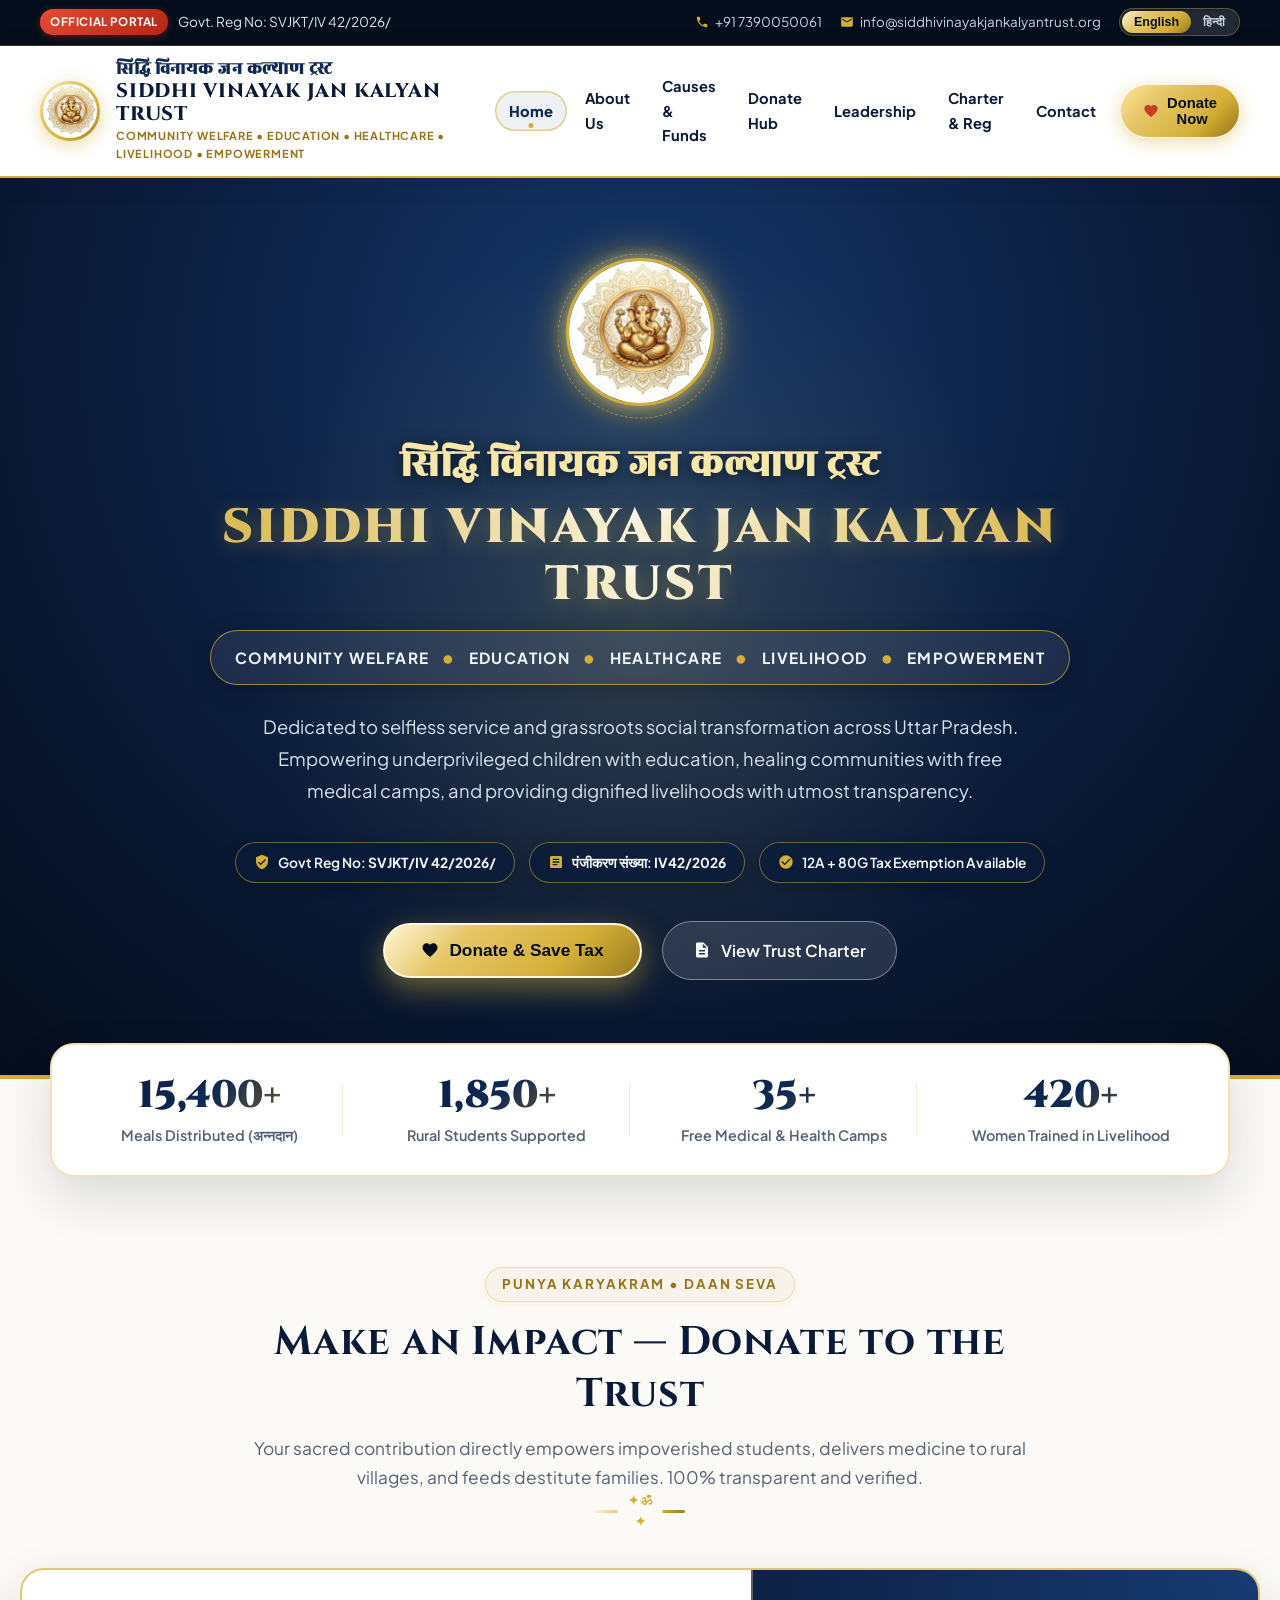
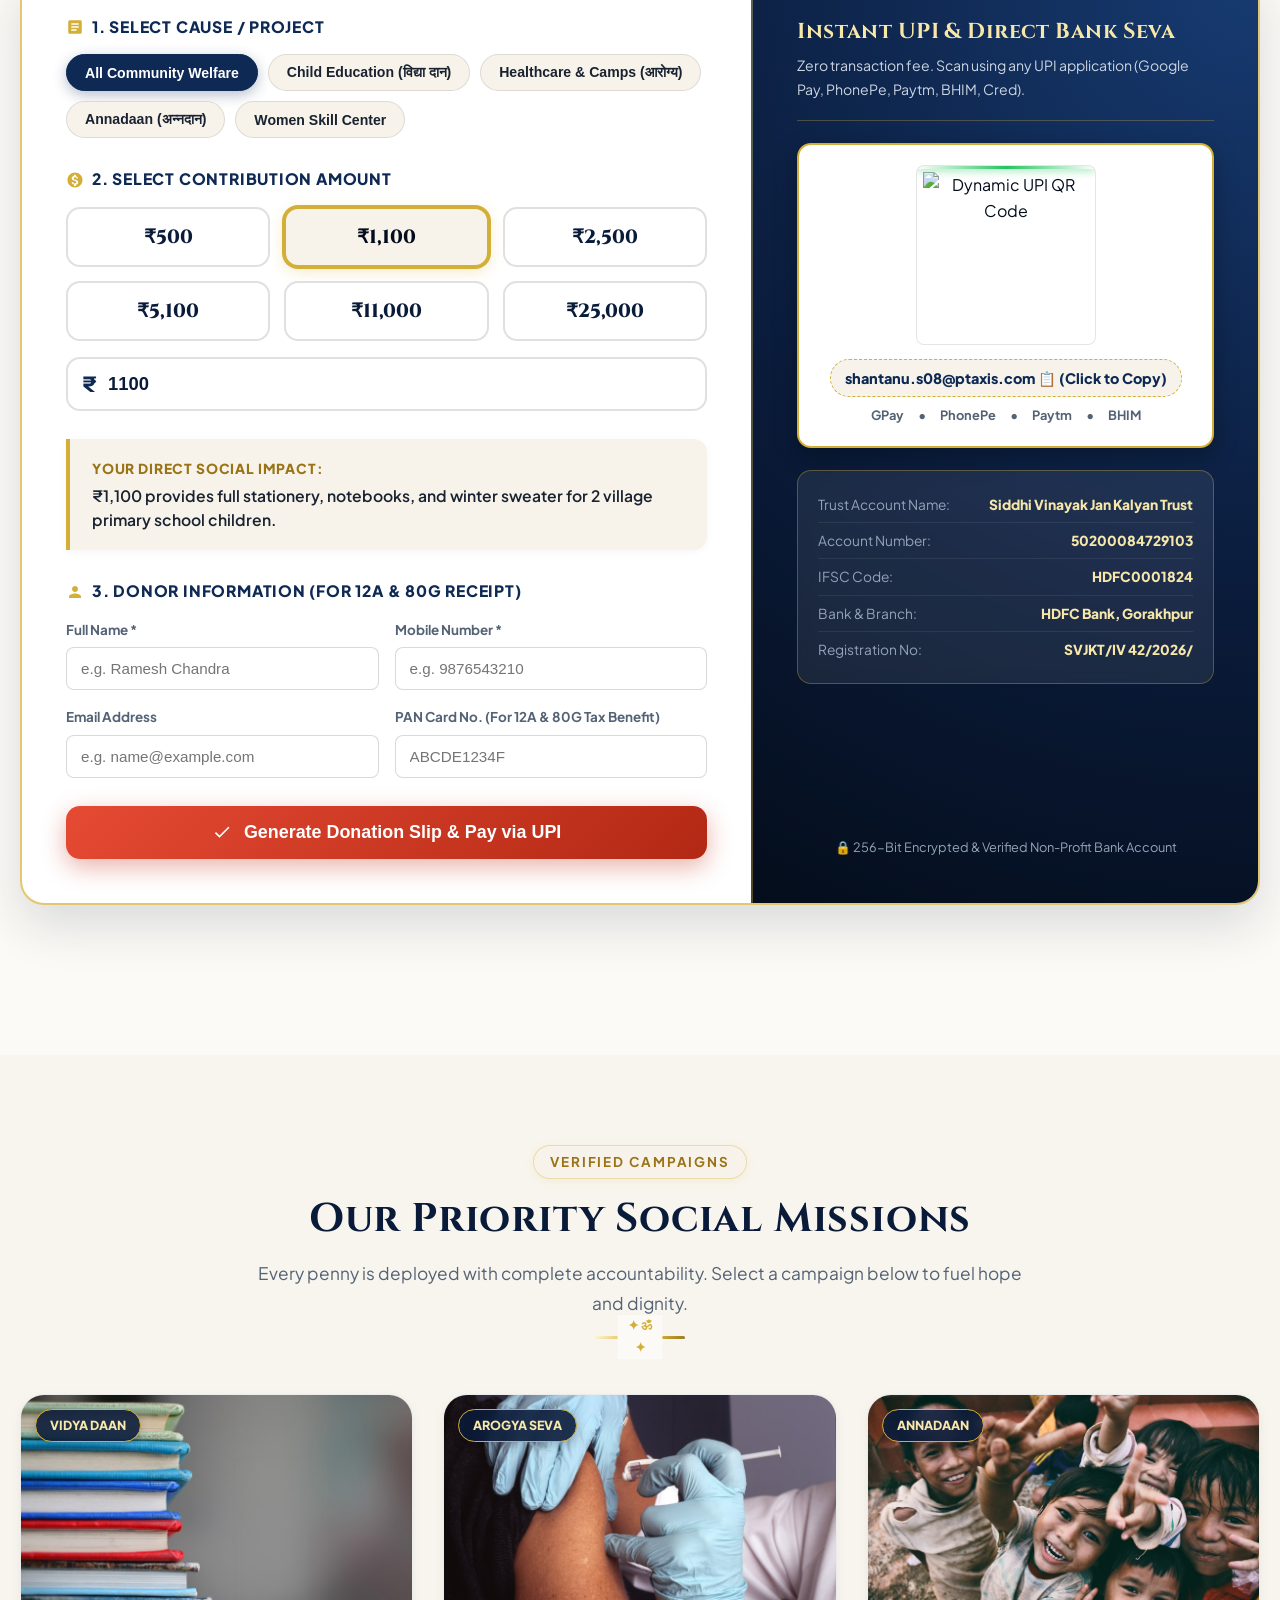
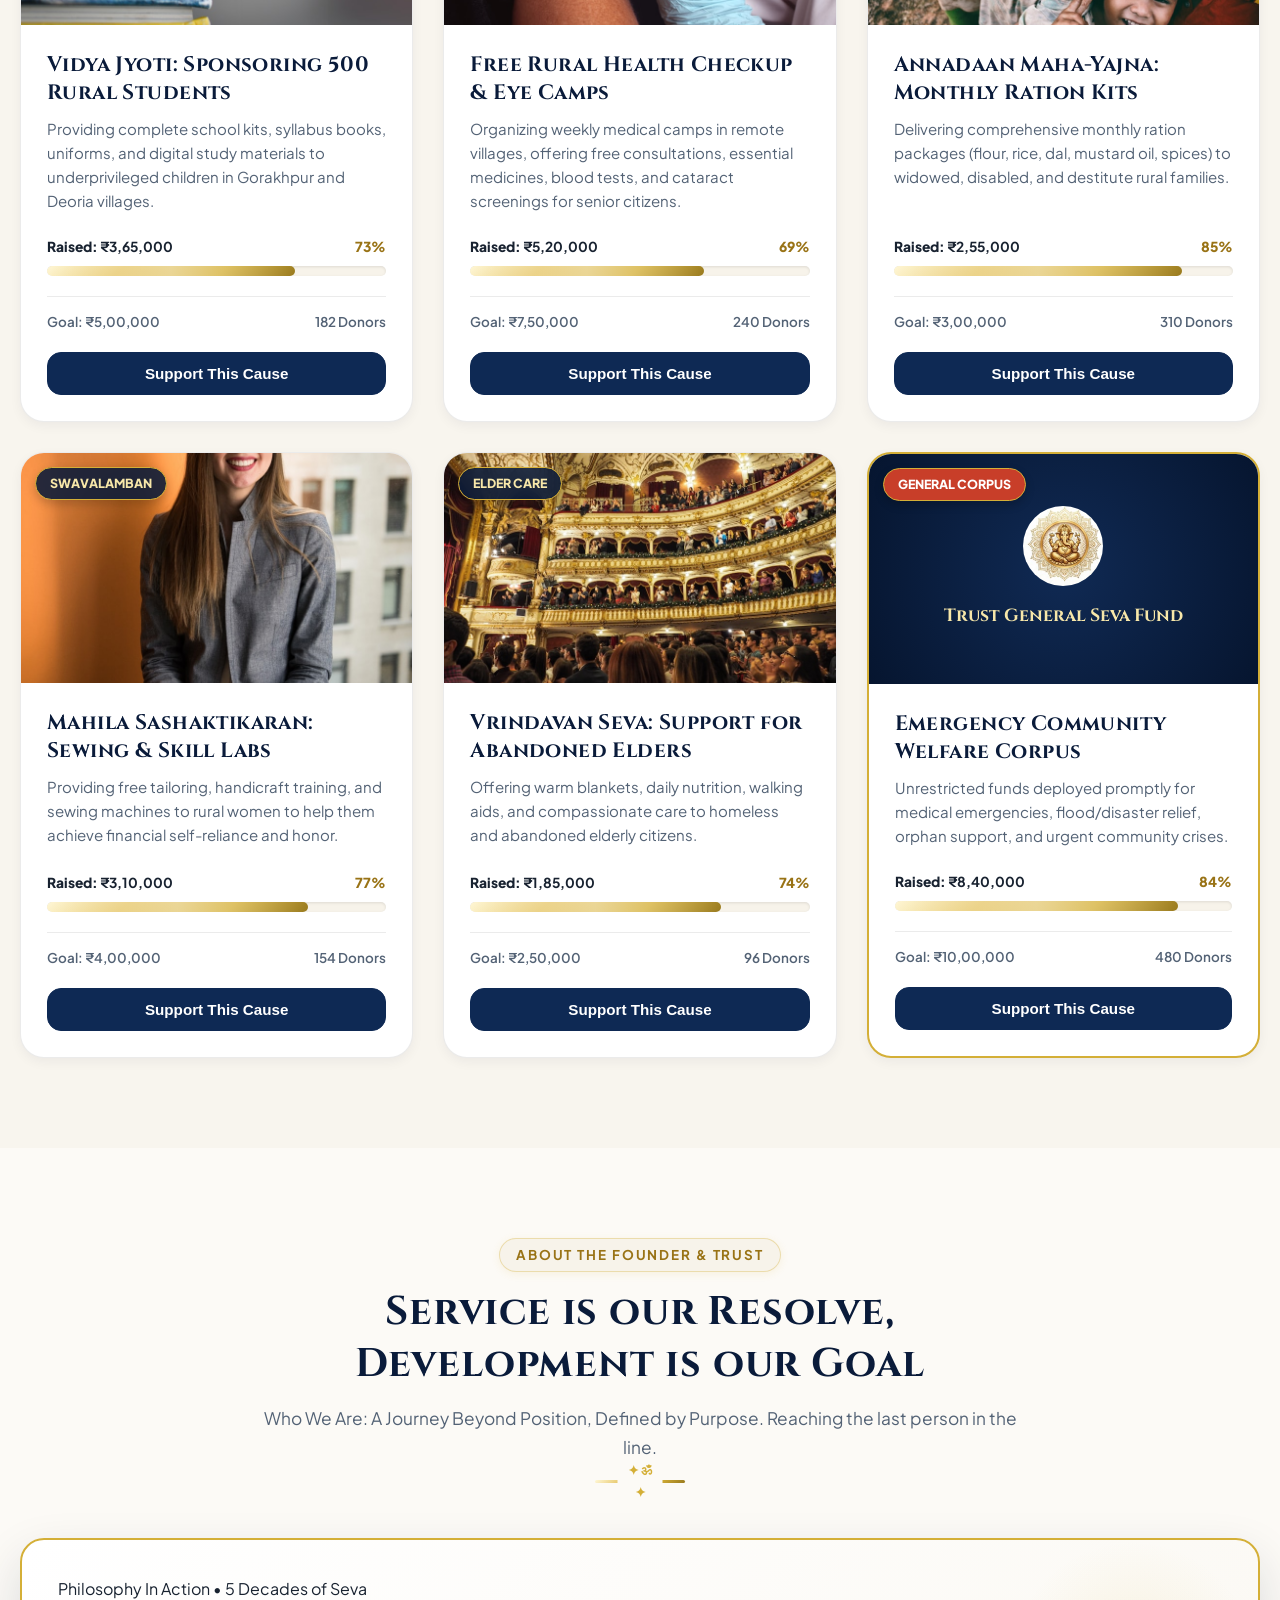
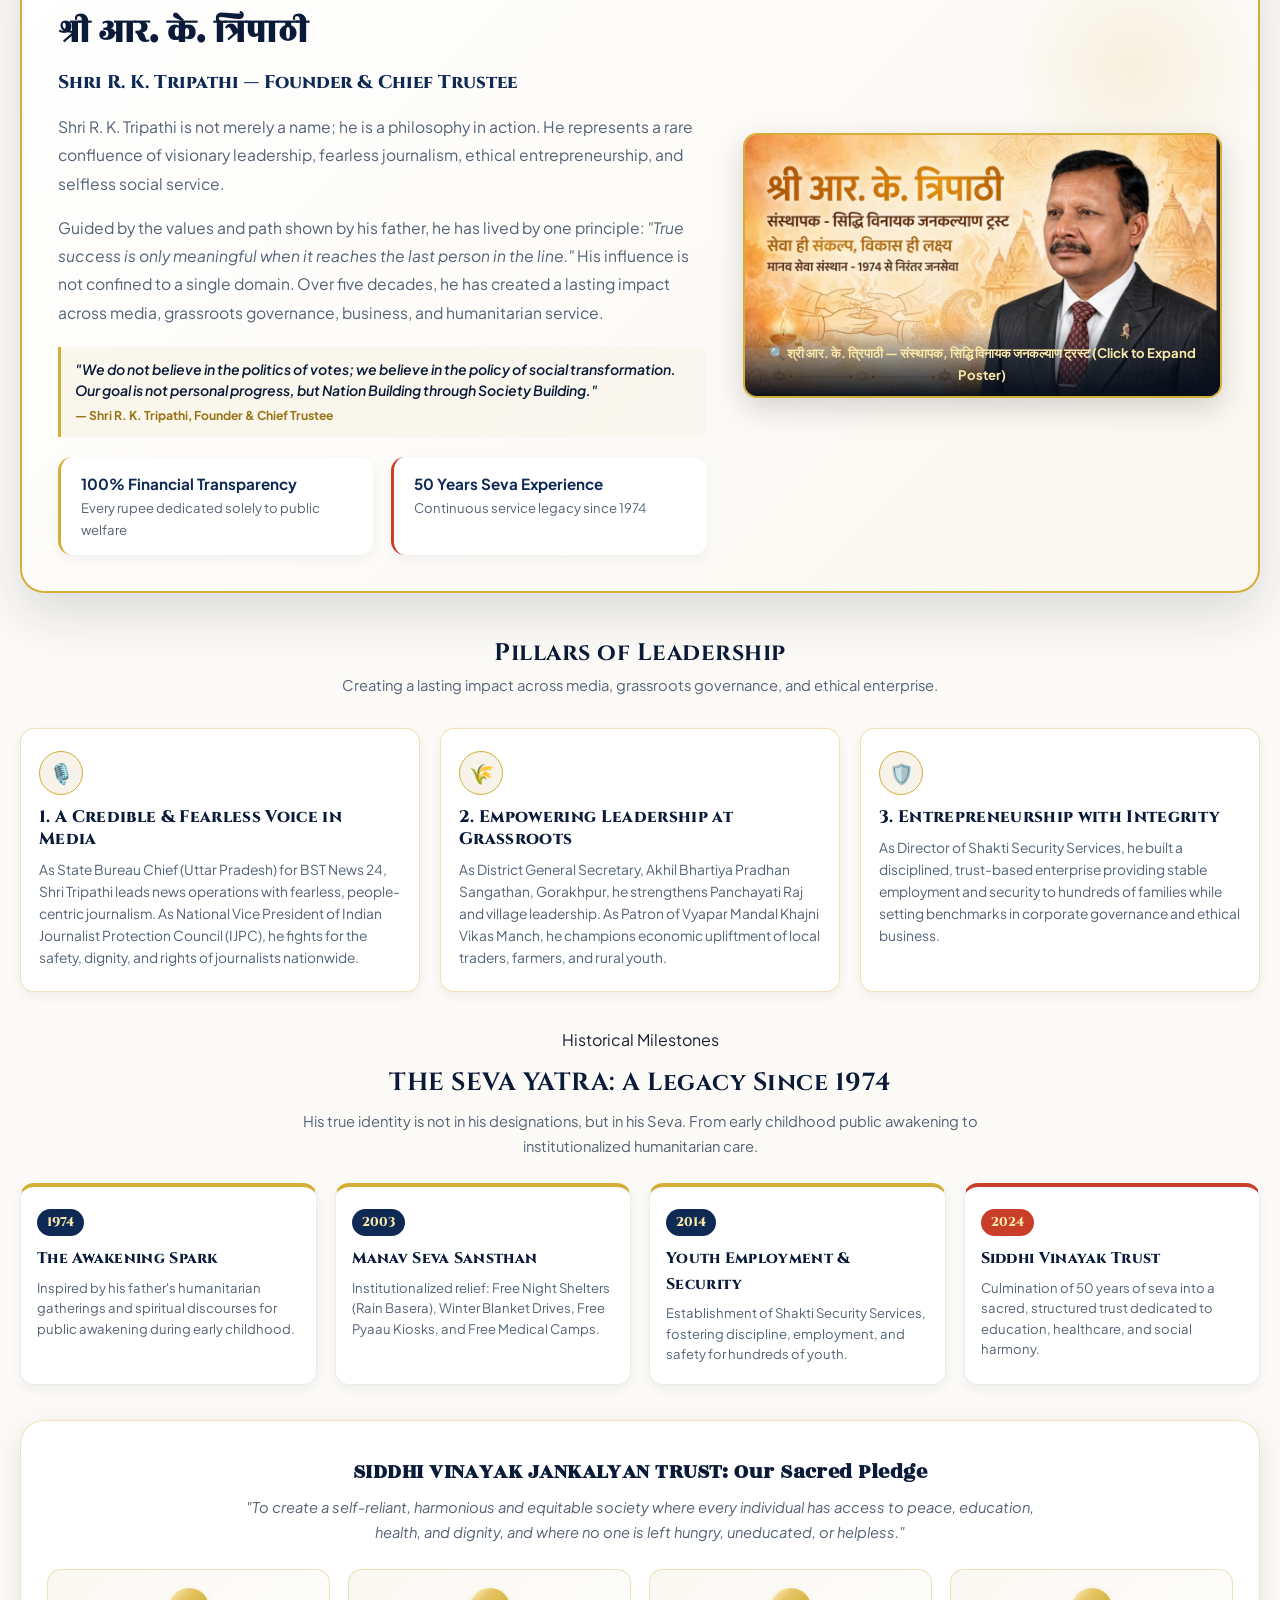
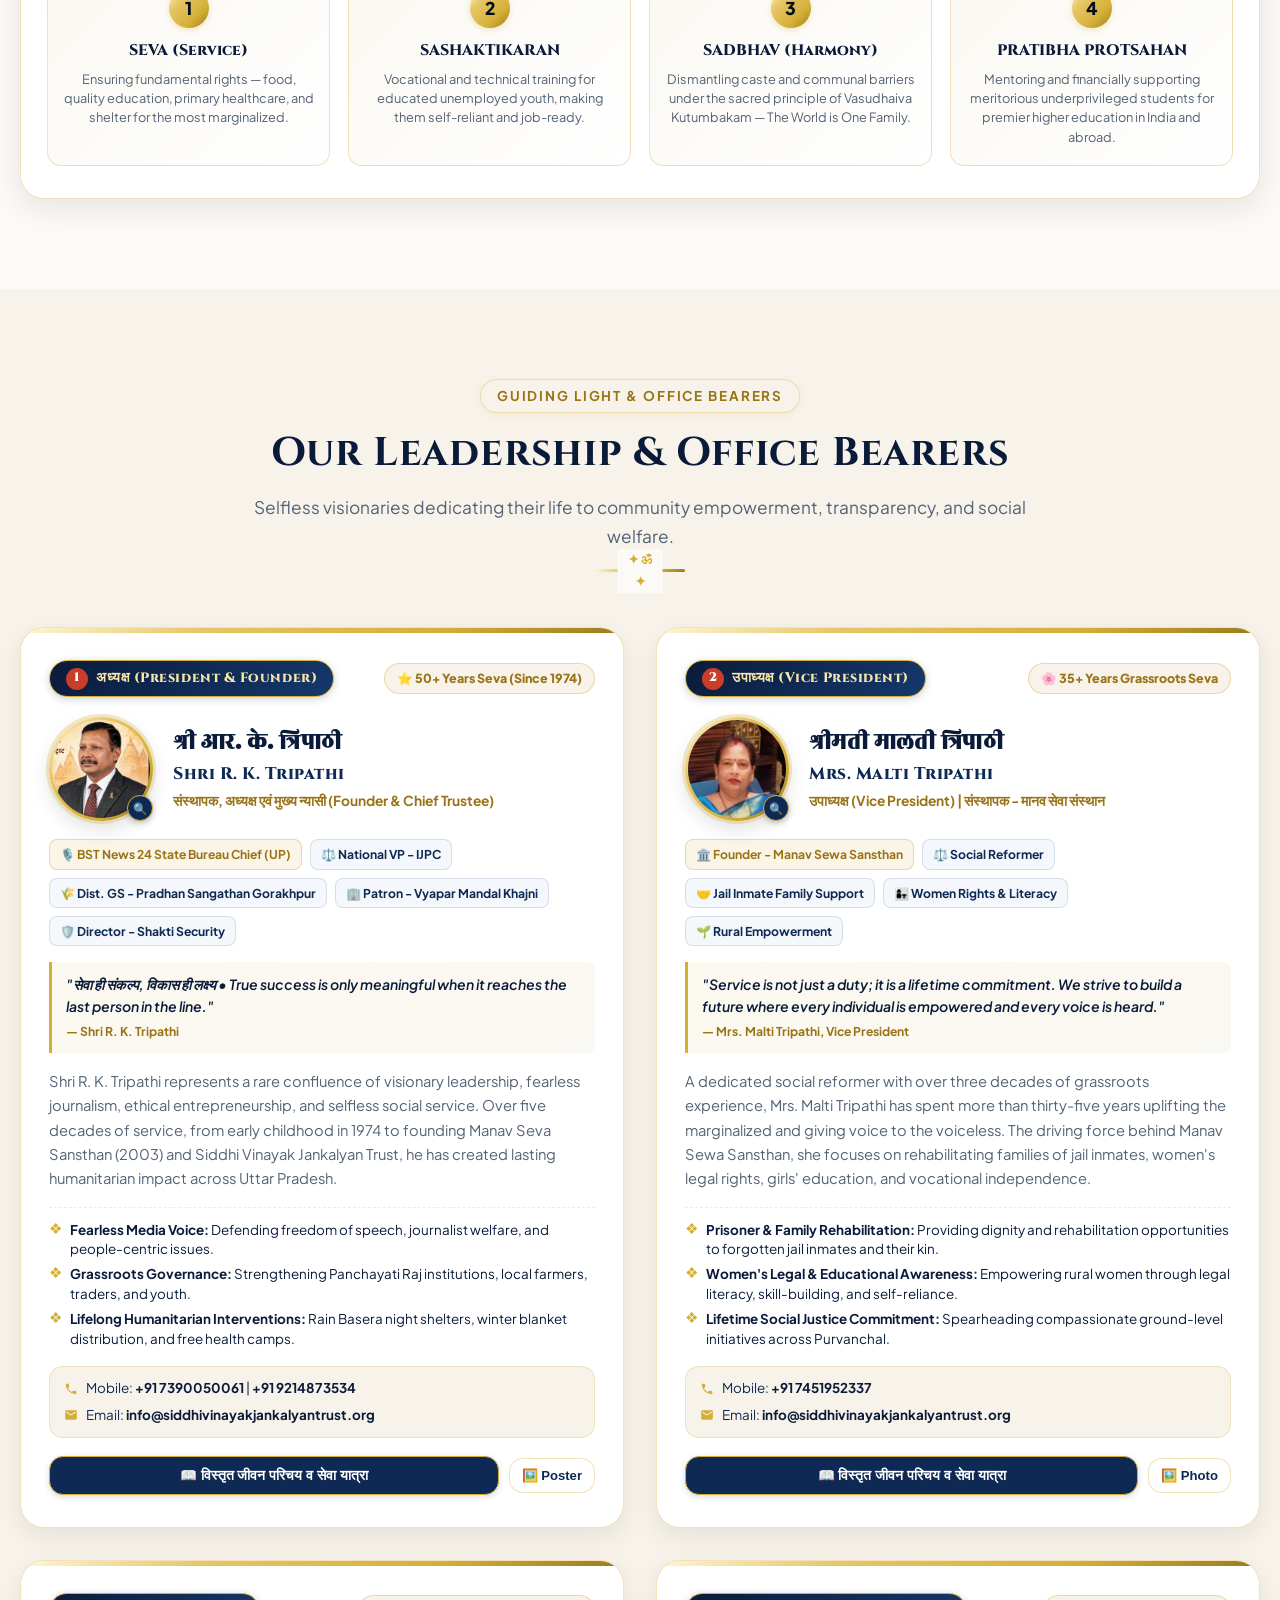
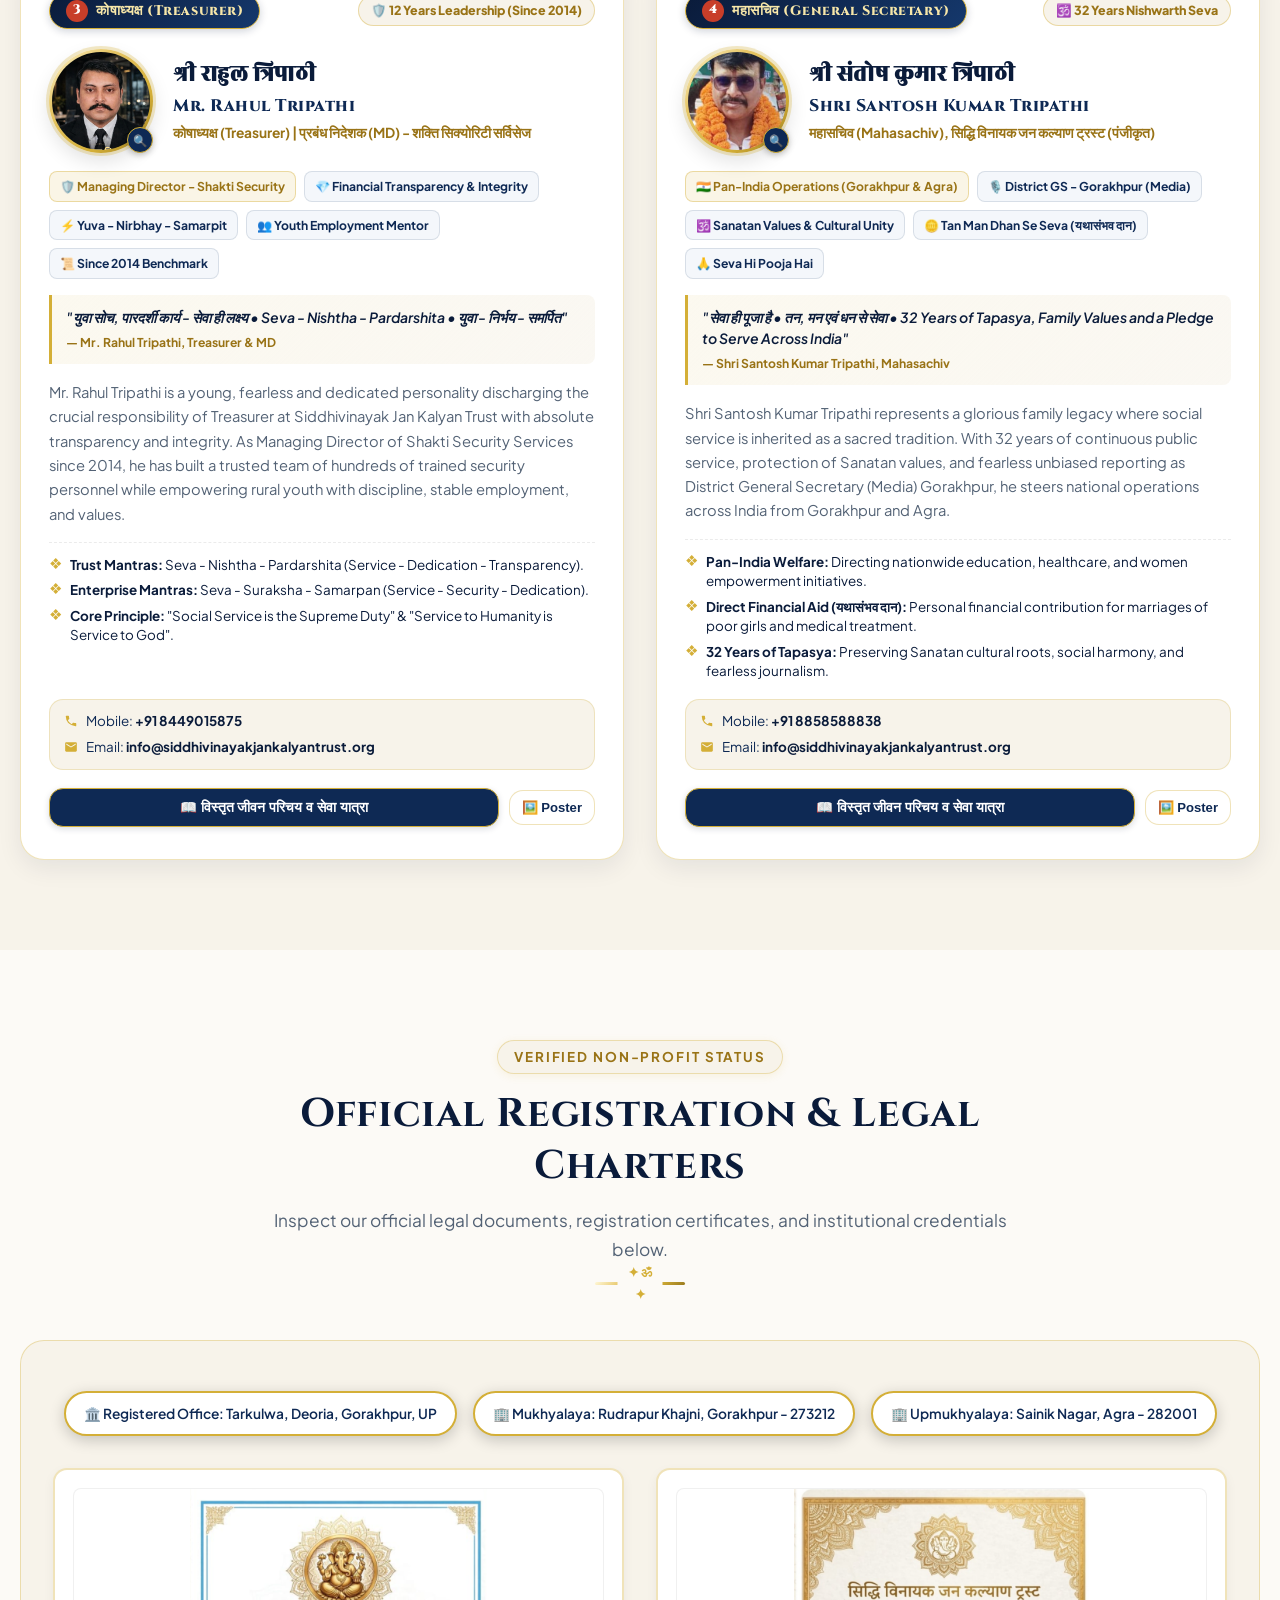
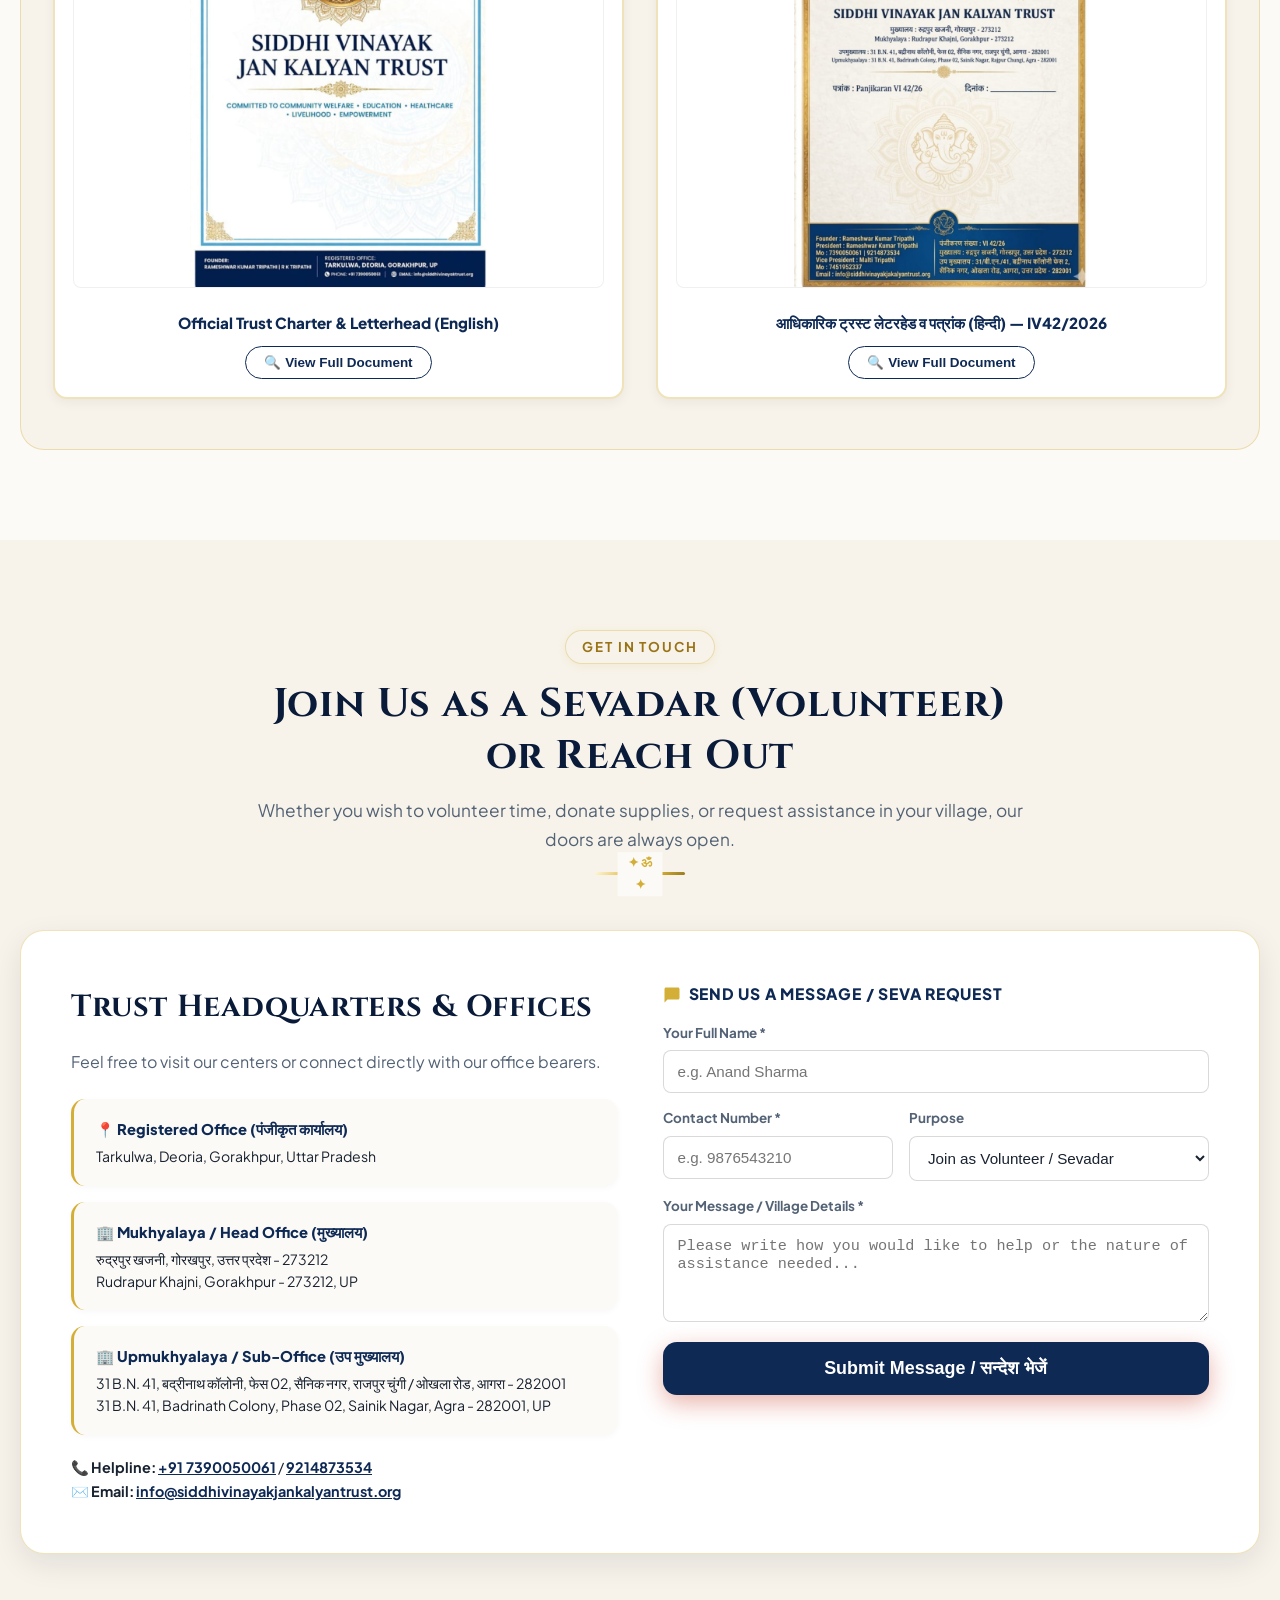
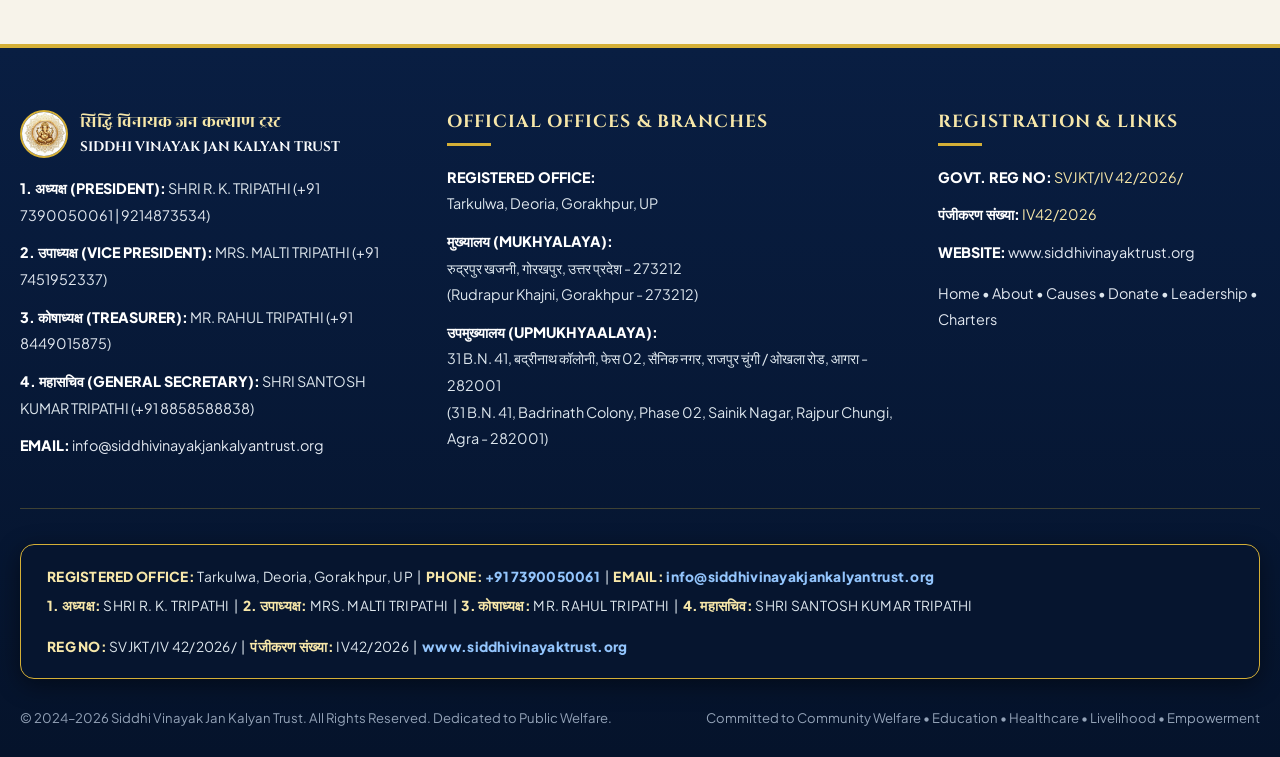
==== commit 8cc86935: "Update official contact email to info@siddhivinayakjankalyantrust.org across entire website" ====
--- a/index.html
+++ b/index.html
@@ -34,9 +34,9 @@
           <svg width="14" height="14" viewBox="0 0 24 24" fill="currentColor"><path d="M6.62 10.79a15.05 15.05 0 006.59 6.59l2.2-2.2a1 1 0 011.02-.24c1.12.37 2.33.57 3.57.57a1 1 0 011 1V20a1 1 0 01-1 1A17 17 0 013 4a1 1 0 011-1h3.5a1 1 0 011 1c0 1.25.2 2.45.57 3.57a1 1 0 01-.25 1.02l-2.2 2.2z"/></svg>
           <span>+91 7390050061</span>
         </a>
-        <a href="mailto:info@siddhivinayaktrust.org" class="top-contact-link">
+        <a href="mailto:info@siddhivinayakjankalyantrust.org" class="top-contact-link">
           <svg width="14" height="14" viewBox="0 0 24 24" fill="currentColor"><path d="M20 4H4c-1.1 0-1.99.9-1.99 2L2 18c0 1.1.9 2 2 2h16c1.1 0 2-.9 2-2V6c0-1.1-.9-2-2-2zm0 4l-8 5-8-5V6l8 5 8-5v2z"/></svg>
-          <span>info@siddhivinayaktrust.org</span>
+          <span>info@siddhivinayakjankalyantrust.org</span>
         </a>
 
         <!-- Language Switcher -->
@@ -144,9 +144,9 @@
               <svg width="13" height="13" viewBox="0 0 24 24" fill="currentColor"><path d="M6.62 10.79a15.05 15.05 0 006.59 6.59l2.2-2.2a1 1 0 011.02-.24c1.12.37 2.33.57 3.57.57a1 1 0 011 1V20a1 1 0 01-1 1A17 17 0 013 4a1 1 0 011-1h3.5a1 1 0 011 1c0 1.25.2 2.45.57 3.57a1 1 0 01-.25 1.02l-2.2 2.2z"/></svg>
               <span>+91 7390050061</span>
             </a>
-            <a href="mailto:info@siddhivinayaktrust.org" class="drawer-chip">
+            <a href="mailto:info@siddhivinayakjankalyantrust.org" class="drawer-chip">
               <svg width="13" height="13" viewBox="0 0 24 24" fill="currentColor"><path d="M20 4H4c-1.1 0-1.99.9-1.99 2L2 18c0 1.1.9 2 2 2h16c1.1 0 2-.9 2-2V6c0-1.1-.9-2-2-2zm0 4l-8 5-8-5V6l8 5 8-5v2z"/></svg>
-              <span>info@siddhivinayaktrust.org</span>
+              <span>info@siddhivinayakjankalyantrust.org</span>
             </a>
           </div>
           <div class="drawer-tax-note">
@@ -805,7 +805,7 @@
               </div>
               <div class="leader-contact-row">
                 <svg viewBox="0 0 24 24" fill="currentColor"><path d="M20 4H4c-1.1 0-1.99.9-1.99 2L2 18c0 1.1.9 2 2 2h16c1.1 0 2-.9 2-2V6c0-1.1-.9-2-2-2zm0 4l-8 5-8-5V6l8 5 8-5v2z"/></svg>
-                <span>Email: <a href="mailto:info@siddhivinayaktrust.org">info@siddhivinayaktrust.org</a></span>
+                <span>Email: <a href="mailto:info@siddhivinayakjankalyantrust.org">info@siddhivinayakjankalyantrust.org</a></span>
               </div>
             </div>
 
@@ -886,7 +886,7 @@
               </div>
               <div class="leader-contact-row">
                 <svg viewBox="0 0 24 24" fill="currentColor"><path d="M20 4H4c-1.1 0-1.99.9-1.99 2L2 18c0 1.1.9 2 2 2h16c1.1 0 2-.9 2-2V6c0-1.1-.9-2-2-2zm0 4l-8 5-8-5V6l8 5 8-5v2z"/></svg>
-                <span>Email: <a href="mailto:info@siddhivinayakjakalyantrust.org">info@siddhivinayakjakalyantrust.org</a></span>
+                <span>Email: <a href="mailto:info@siddhivinayakjankalyantrust.org">info@siddhivinayakjankalyantrust.org</a></span>
               </div>
             </div>
 
@@ -967,7 +967,7 @@
               </div>
               <div class="leader-contact-row">
                 <svg viewBox="0 0 24 24" fill="currentColor"><path d="M20 4H4c-1.1 0-1.99.9-1.99 2L2 18c0 1.1.9 2 2 2h16c1.1 0 2-.9 2-2V6c0-1.1-.9-2-2-2zm0 4l-8 5-8-5V6l8 5 8-5v2z"/></svg>
-                <span>Email: <a href="mailto:info@siddhivinayaktrust.org">info@siddhivinayaktrust.org</a></span>
+                <span>Email: <a href="mailto:info@siddhivinayakjankalyantrust.org">info@siddhivinayakjankalyantrust.org</a></span>
               </div>
             </div>
 
@@ -1048,7 +1048,7 @@
               </div>
               <div class="leader-contact-row">
                 <svg viewBox="0 0 24 24" fill="currentColor"><path d="M20 4H4c-1.1 0-1.99.9-1.99 2L2 18c0 1.1.9 2 2 2h16c1.1 0 2-.9 2-2V6c0-1.1-.9-2-2-2zm0 4l-8 5-8-5V6l8 5 8-5v2z"/></svg>
-                <span>Email: <a href="mailto:info@siddhivinayaktrust.org">info@siddhivinayaktrust.org</a></span>
+                <span>Email: <a href="mailto:info@siddhivinayakjankalyantrust.org">info@siddhivinayakjankalyantrust.org</a></span>
               </div>
             </div>
 
@@ -1140,7 +1140,7 @@
 
           <div style="margin-top: 20px; font-size: 0.9rem;">
             📞 <strong>Helpline:</strong> <a href="tel:+917390050061" style="color: var(--navy-royal); font-weight: 700;">+91 7390050061</a> / <a href="tel:+919214873534" style="color: var(--navy-royal); font-weight: 700;">9214873534</a><br>
-            ✉️ <strong>Email:</strong> <a href="mailto:info@siddhivinayaktrust.org" style="color: var(--navy-royal); font-weight: 700;">info@siddhivinayaktrust.org</a>
+            ✉️ <strong>Email:</strong> <a href="mailto:info@siddhivinayakjankalyantrust.org" style="color: var(--navy-royal); font-weight: 700;">info@siddhivinayakjankalyantrust.org</a>
           </div>
         </div>
 
@@ -1206,7 +1206,7 @@
             <li><strong>2. उपाध्यक्ष (VICE PRESIDENT):</strong> MRS. MALTI TRIPATHI (<a href="tel:+917451952337">+91 7451952337</a>)</li>
             <li><strong>3. कोषाध्यक्ष (TREASURER):</strong> MR. RAHUL TRIPATHI (<a href="tel:+918449015875">+91 8449015875</a>)</li>
             <li><strong>4. महासचिव (GENERAL SECRETARY):</strong> SHRI SANTOSH KUMAR TRIPATHI (<a href="tel:+918858588838">+91 8858588838</a>)</li>
-            <li><strong>EMAIL:</strong> <a href="mailto:info@siddhivinayaktrust.org">info@siddhivinayaktrust.org</a></li>
+            <li><strong>EMAIL:</strong> <a href="mailto:info@siddhivinayakjankalyantrust.org">info@siddhivinayakjankalyantrust.org</a></li>
           </ul>
         </div>
 
@@ -1251,7 +1251,7 @@
           <div class="strip-item-line">
             <span class="strip-highlight">REGISTERED OFFICE:</span> Tarkulwa, Deoria, Gorakhpur, UP &nbsp;|&nbsp;
             <span class="strip-highlight">PHONE:</span> <a href="tel:+917390050061" class="strip-phone-highlight">+91 7390050061</a> &nbsp;|&nbsp;
-            <span class="strip-highlight">EMAIL:</span> <a href="mailto:info@siddhivinayaktrust.org" class="strip-phone-highlight">info@siddhivinayaktrust.org</a>
+            <span class="strip-highlight">EMAIL:</span> <a href="mailto:info@siddhivinayakjankalyantrust.org" class="strip-phone-highlight">info@siddhivinayakjankalyantrust.org</a>
           </div>
           <div class="strip-item-line">
             <span class="strip-highlight">1. अध्यक्ष:</span> SHRI R. K. TRIPATHI &nbsp;|&nbsp;
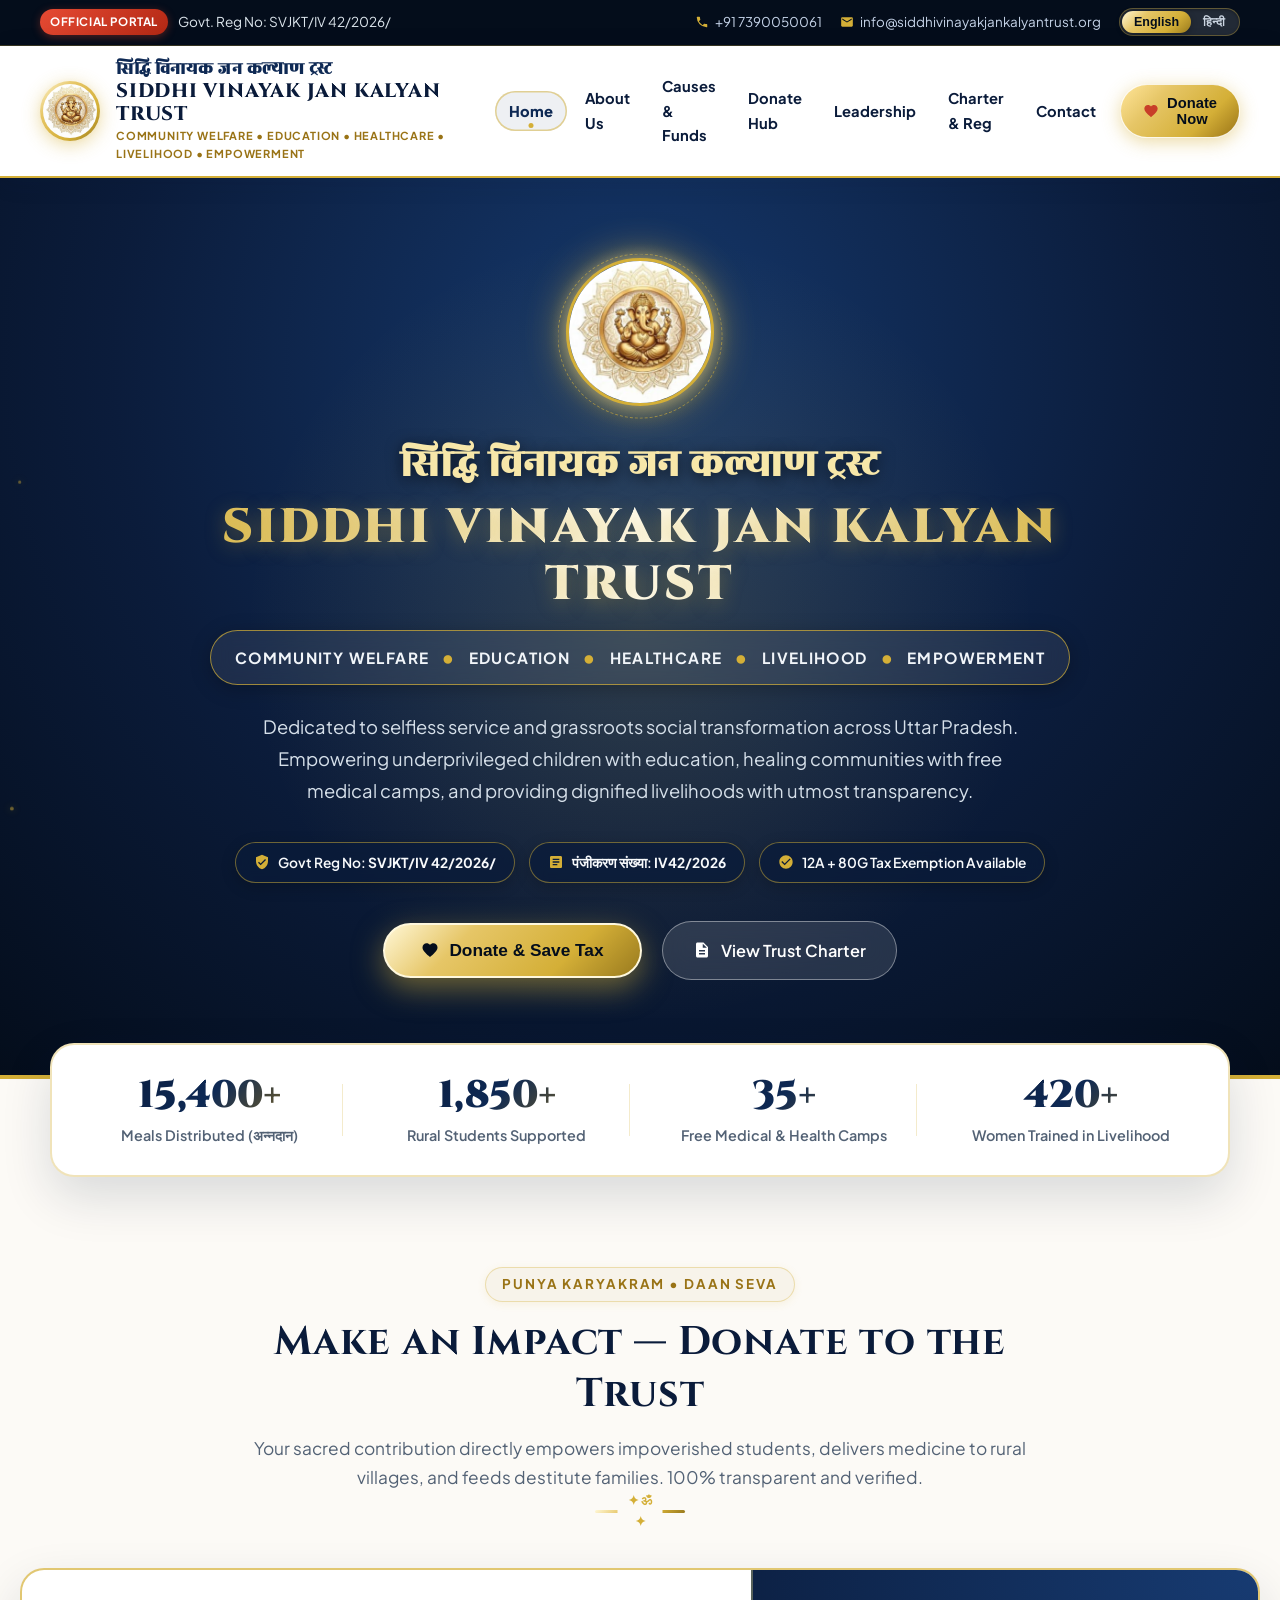
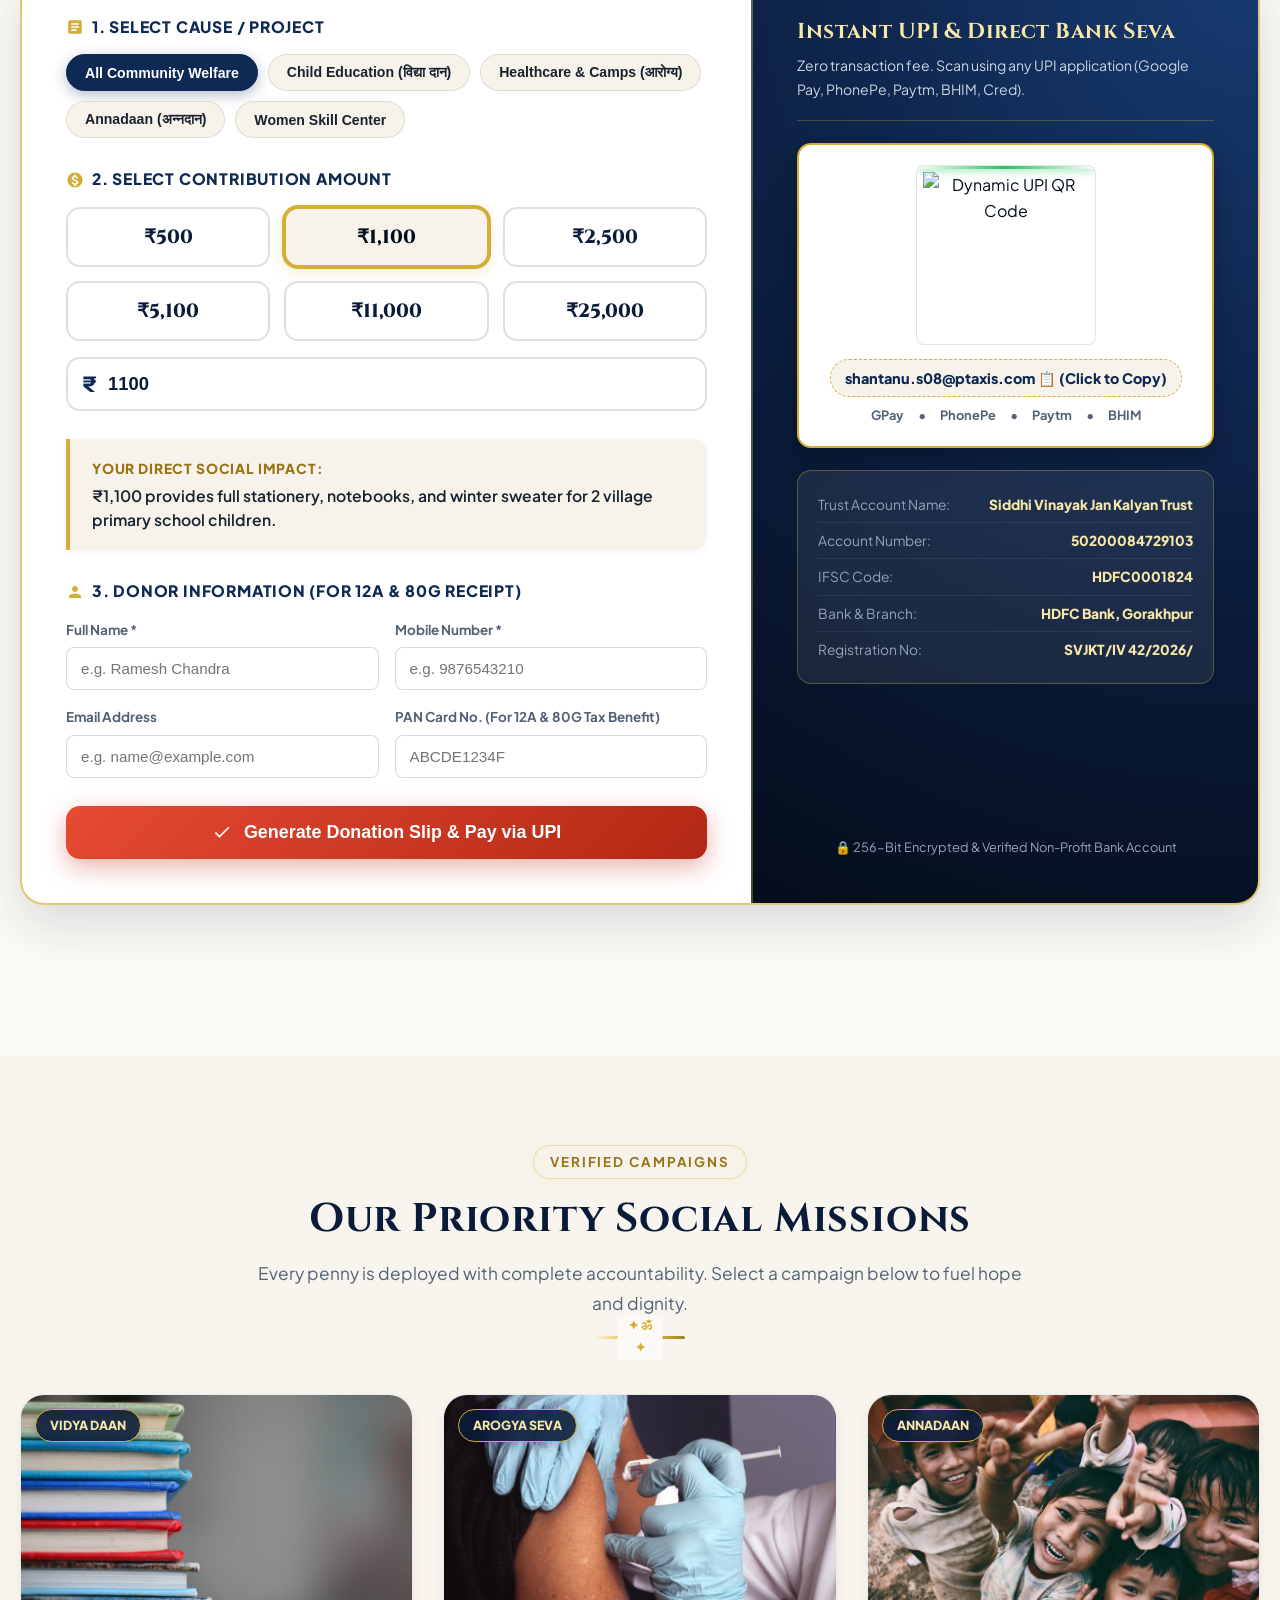
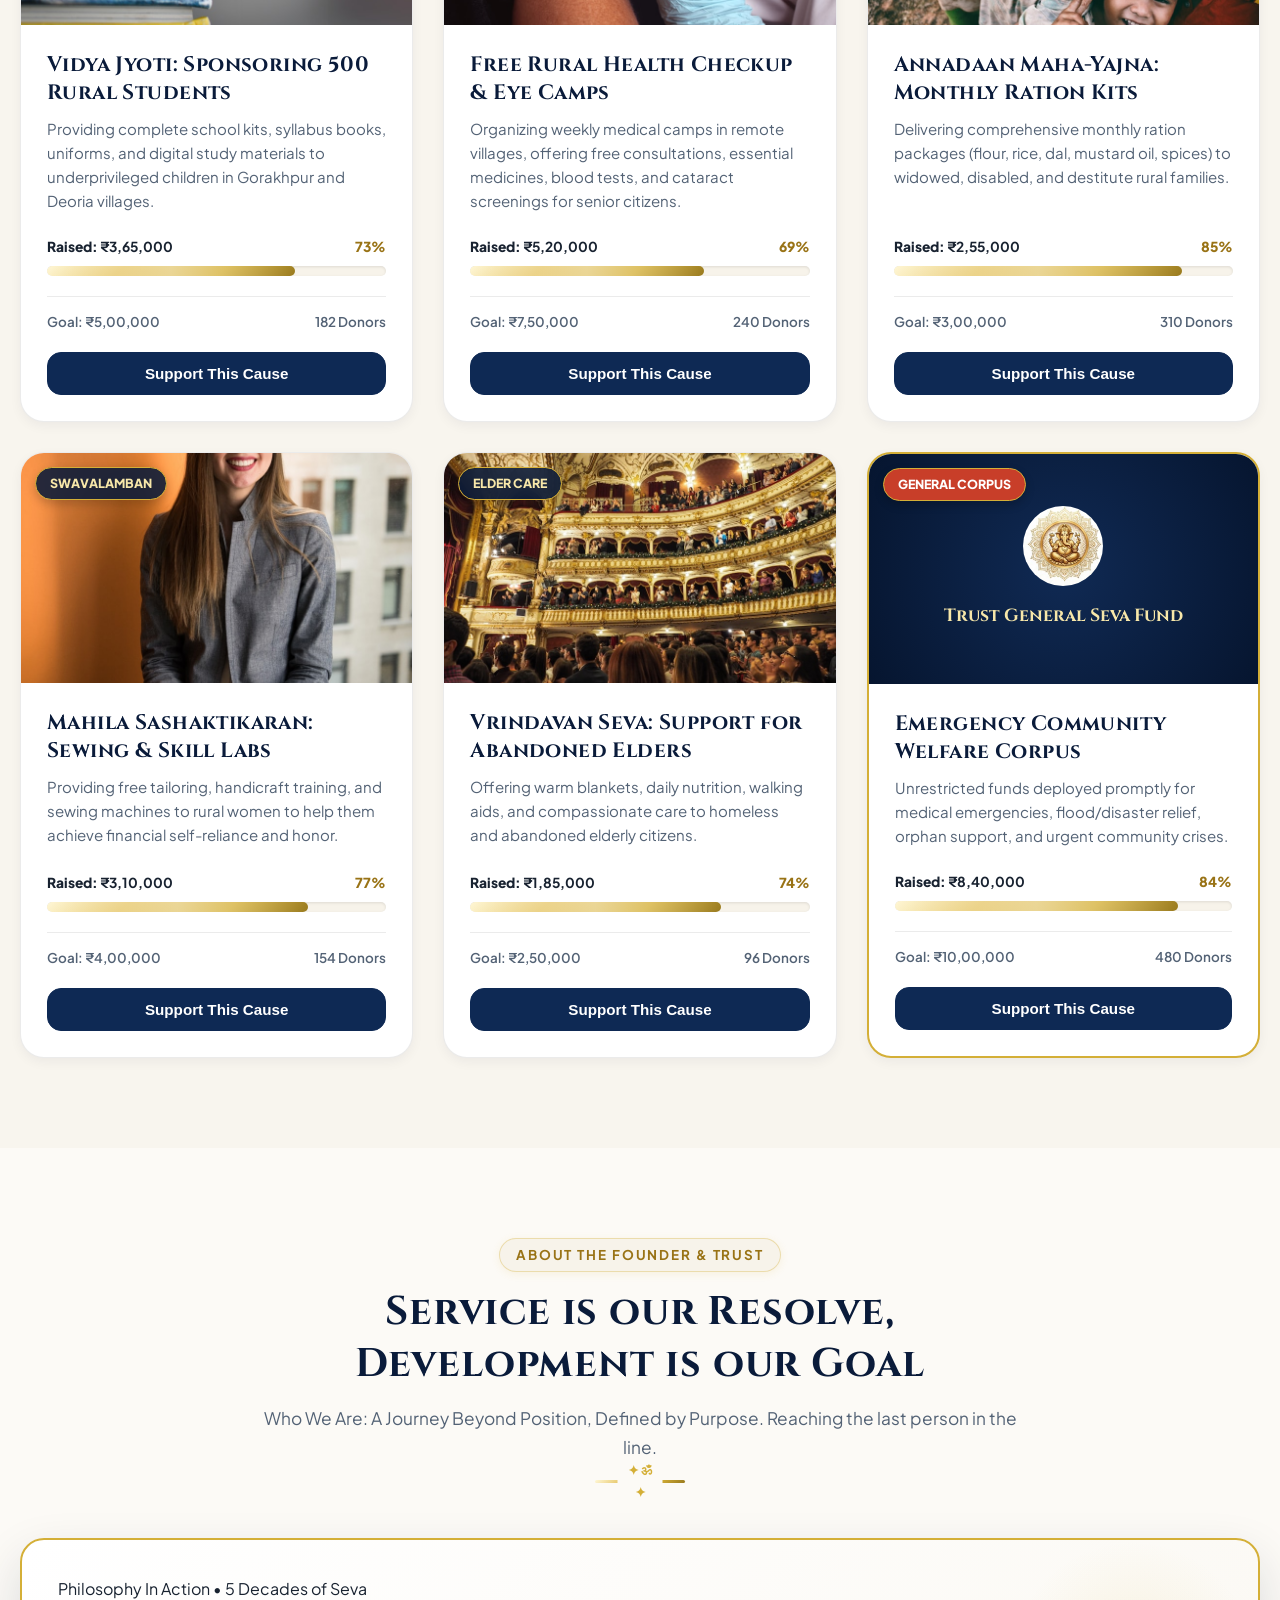
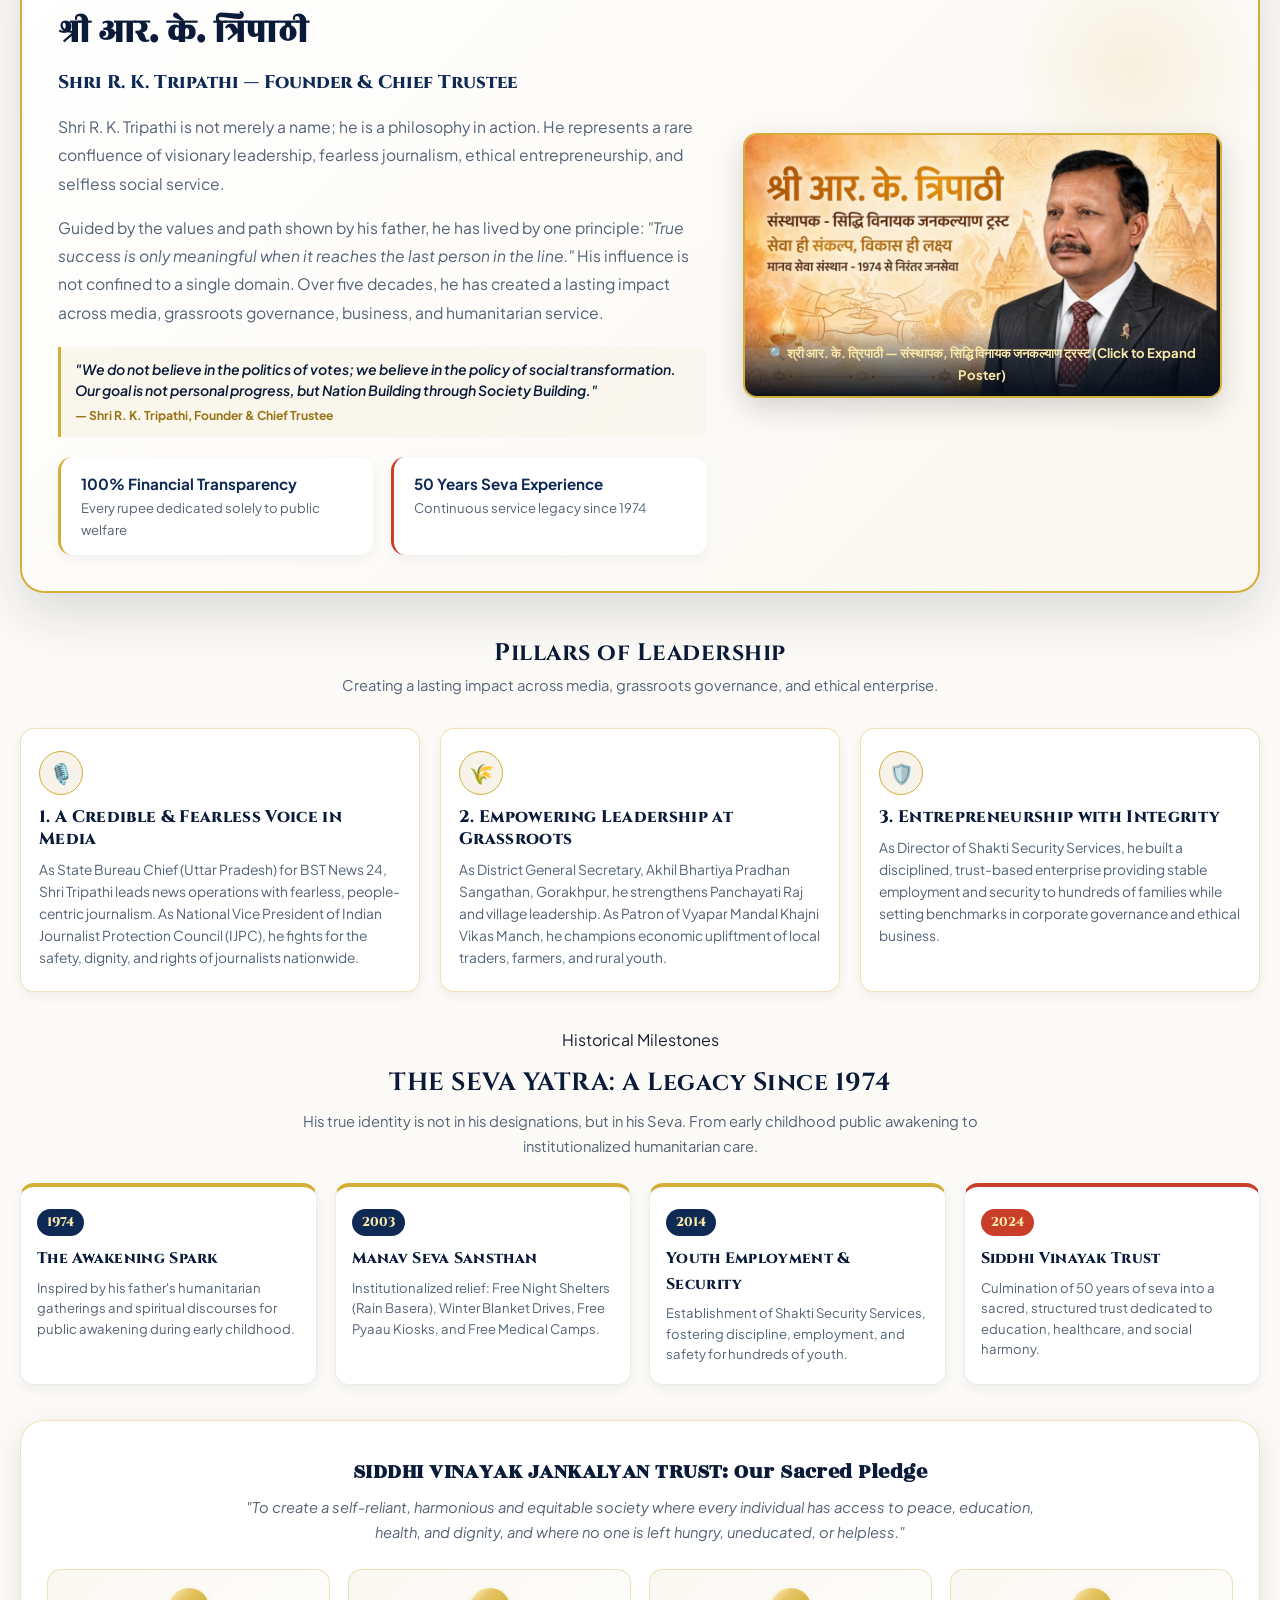
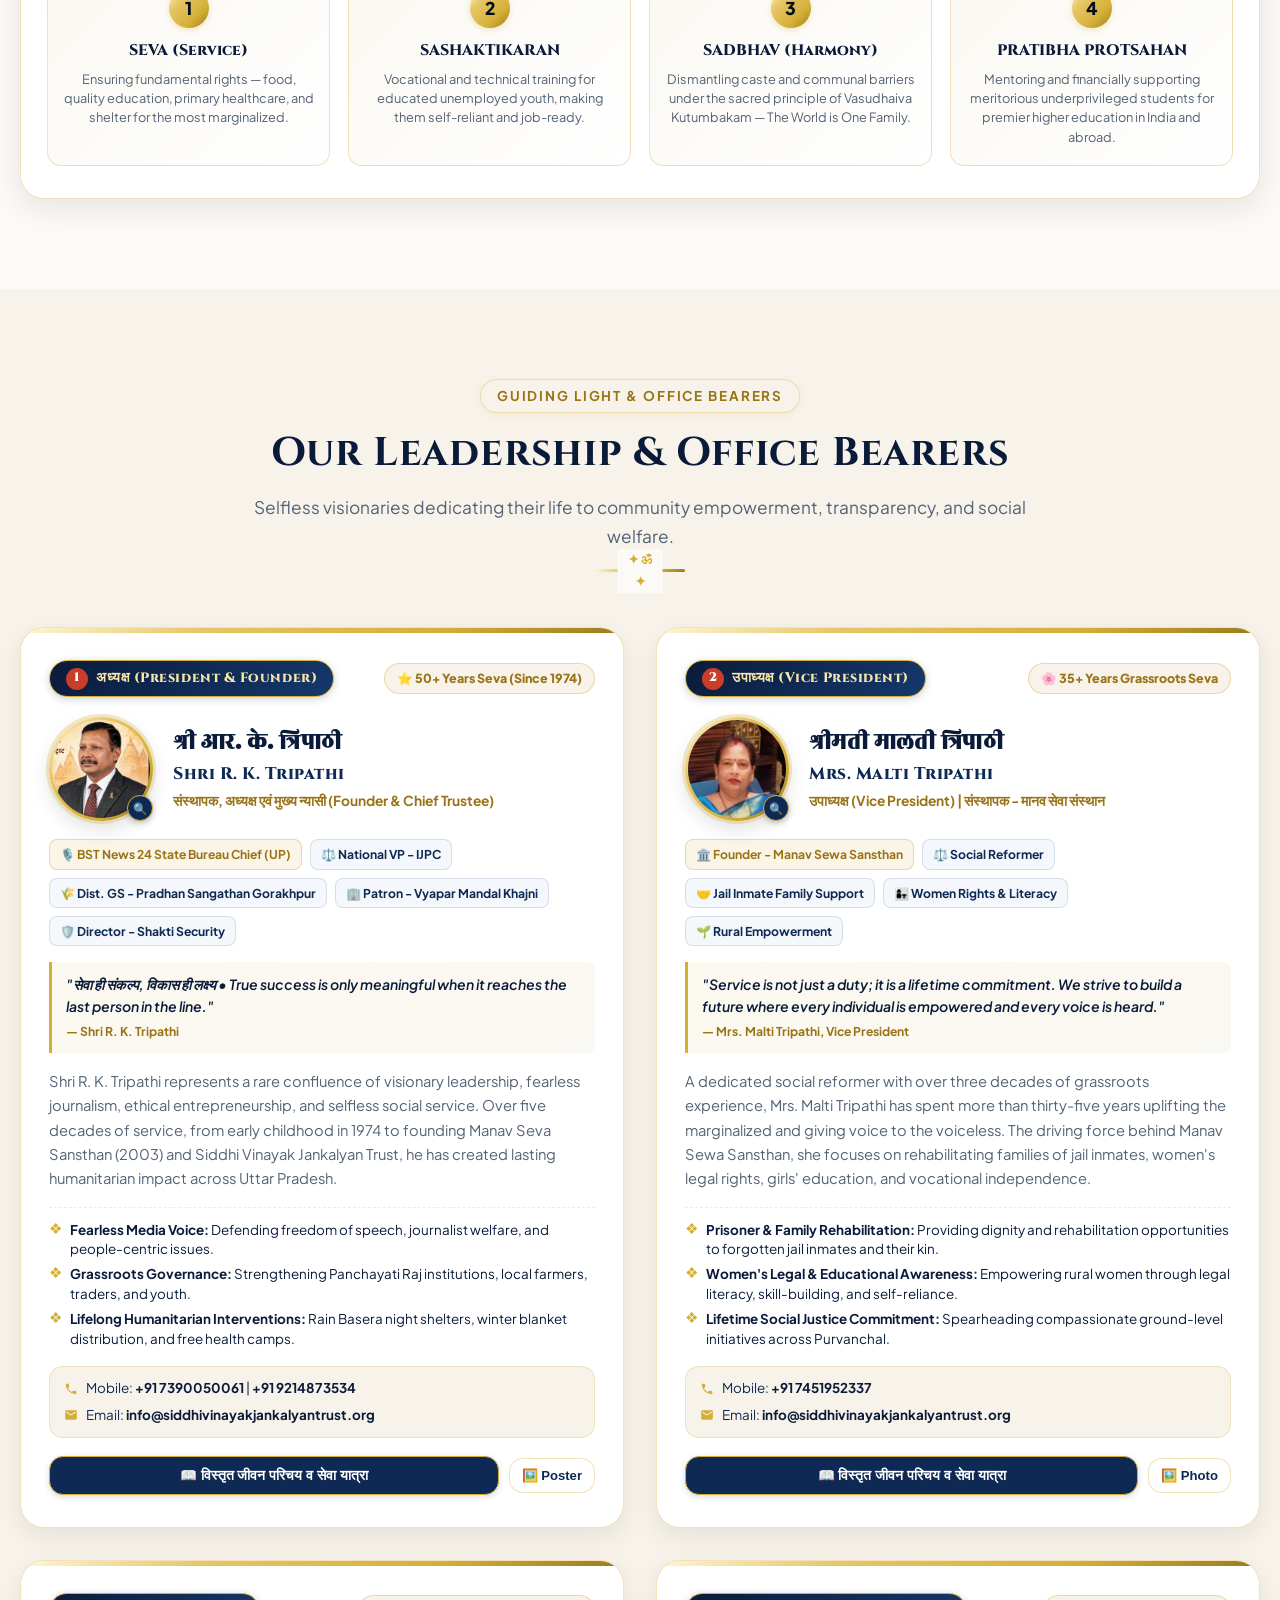
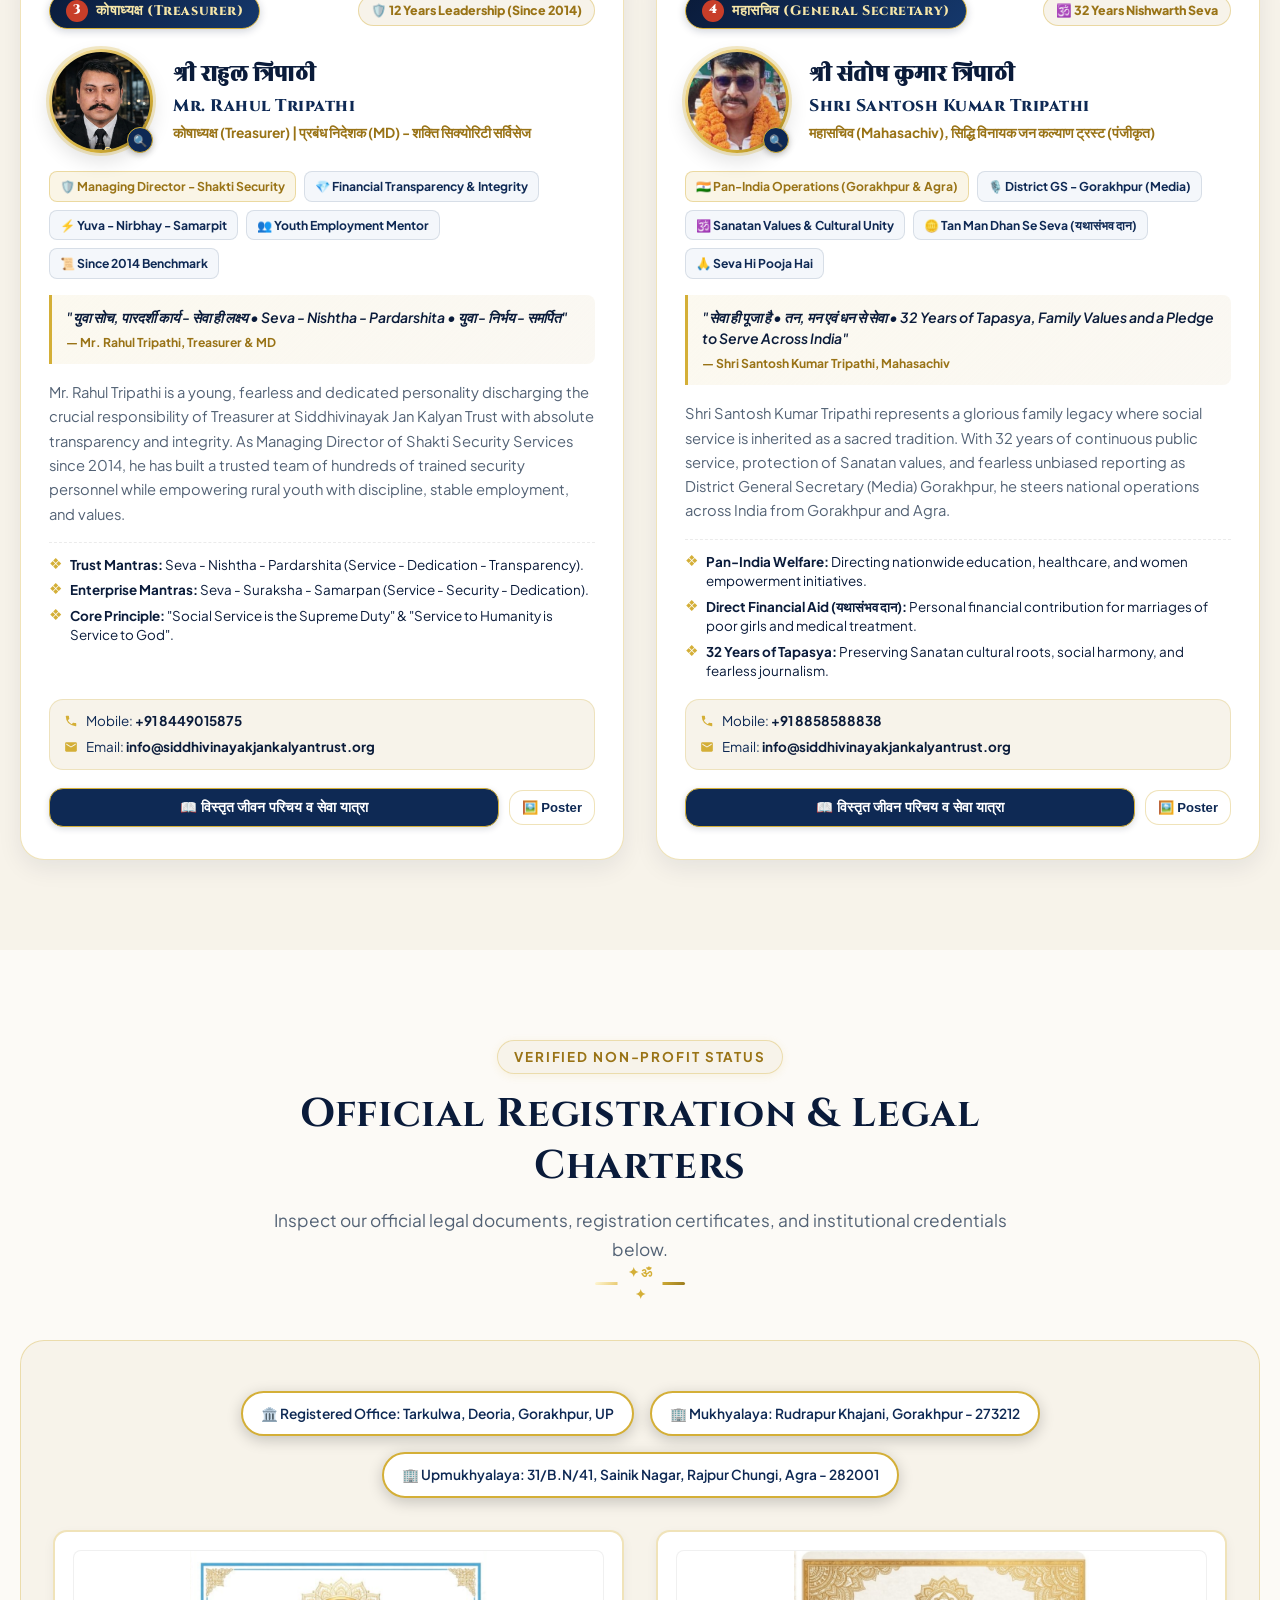
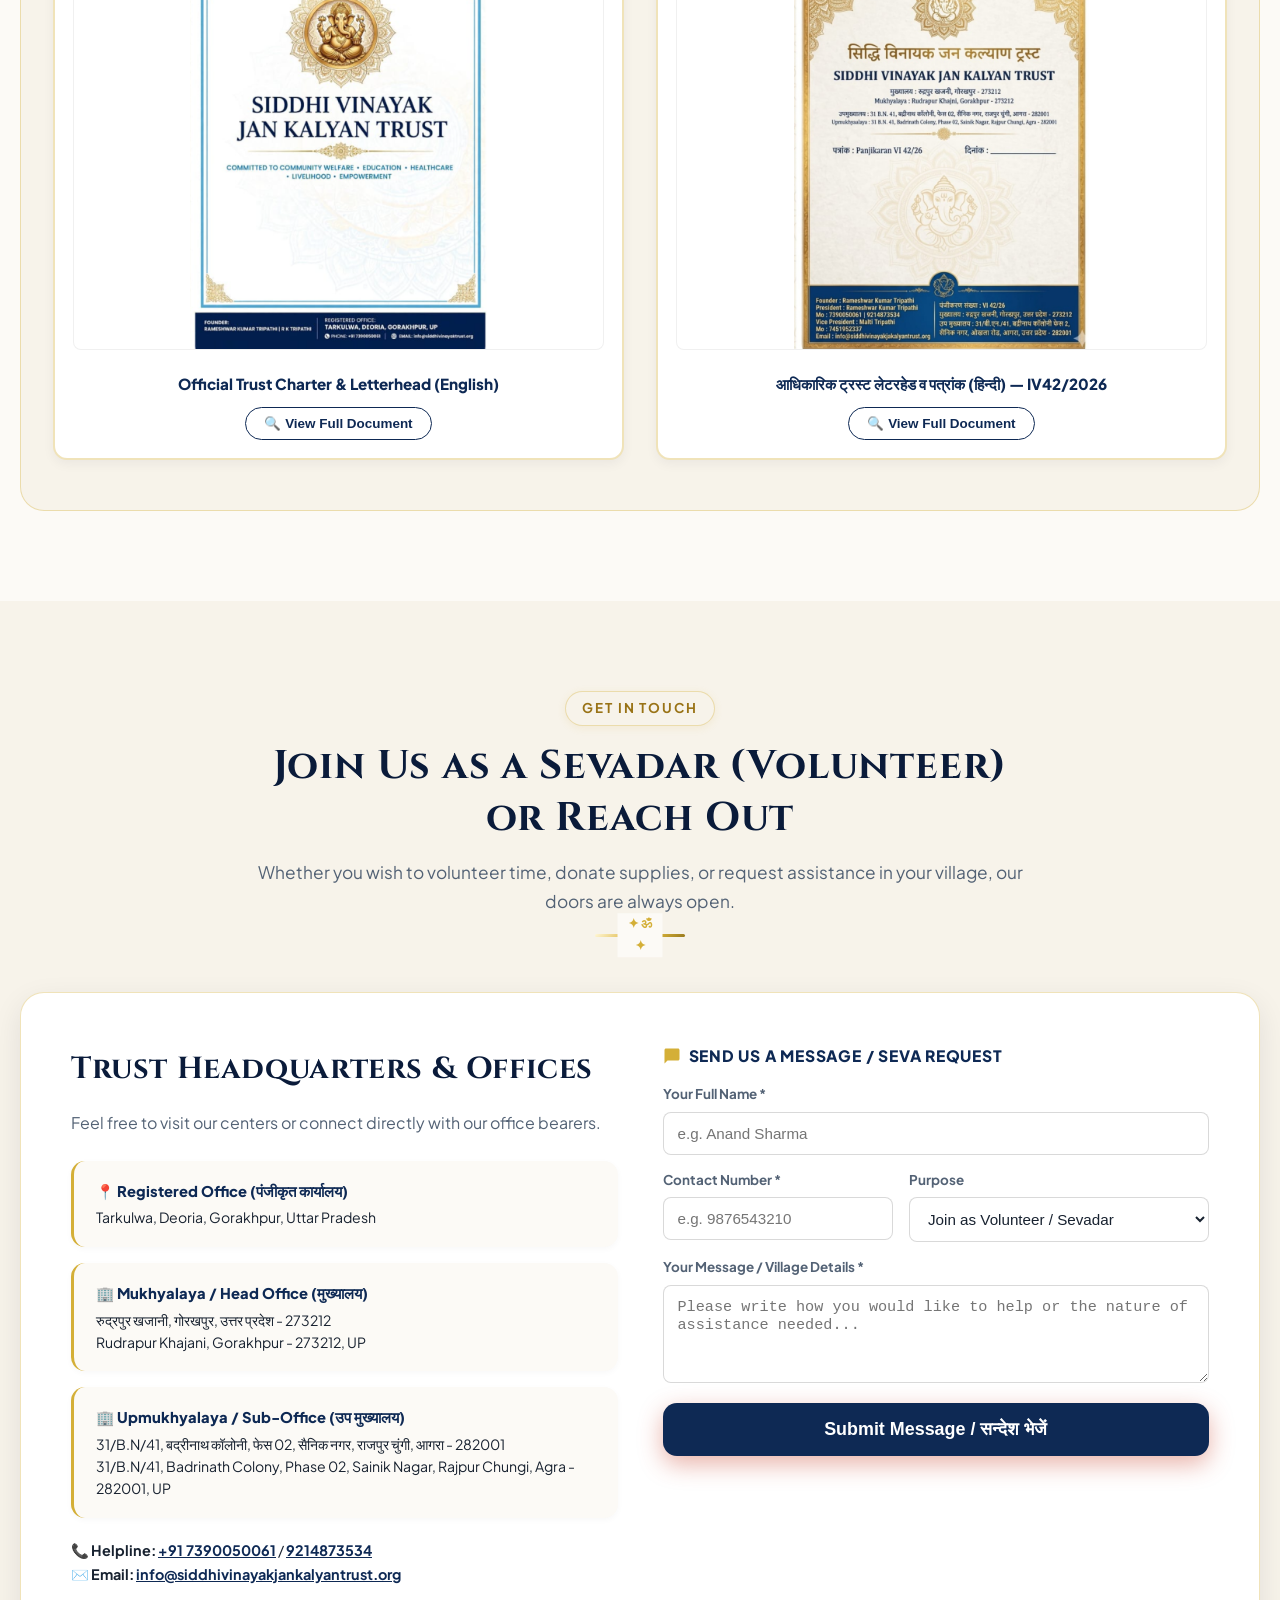
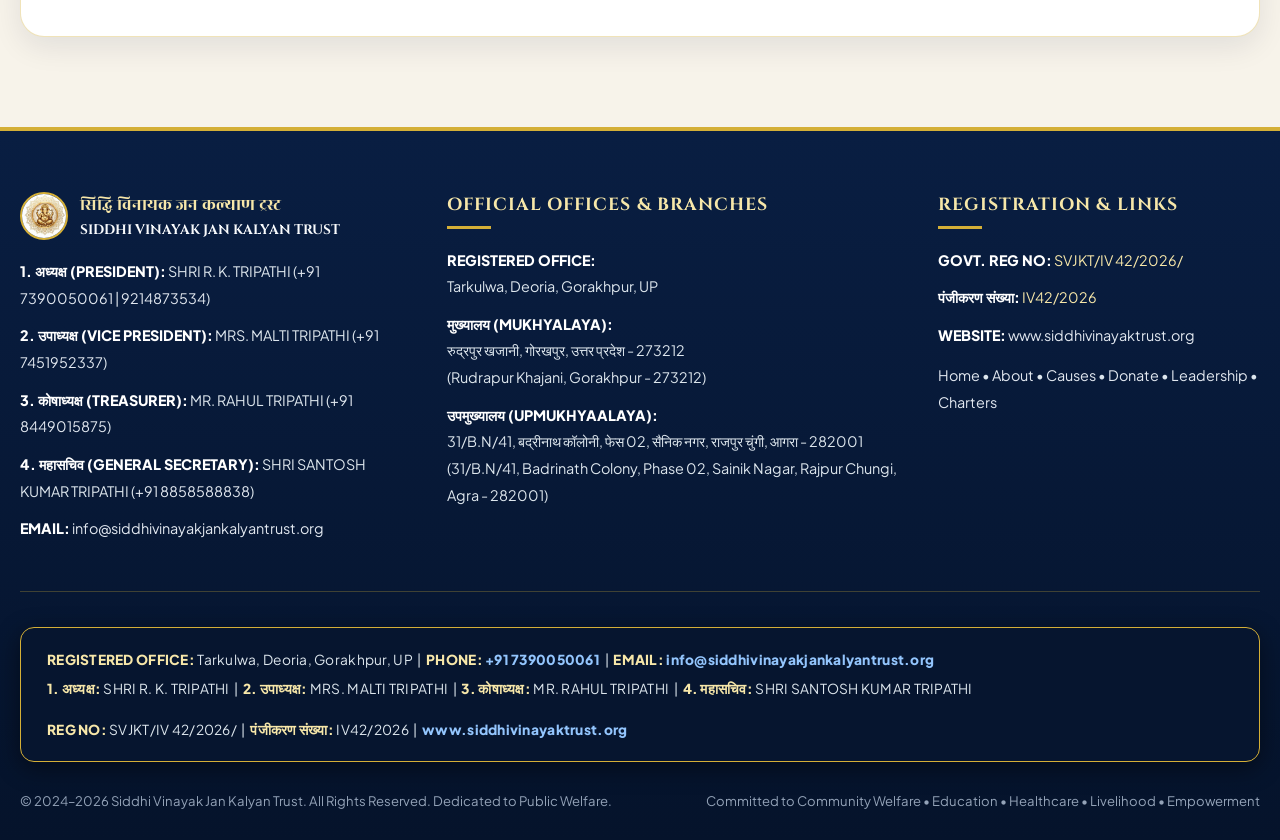
==== commit f32761a2: "Update office addresses: Mukhyalaya - Rudrapur Khajani Gorakhpur 273212, Upmukhyalaya - 31/B.N/41 Ba" ====
--- a/index.html
+++ b/index.html
@@ -1082,10 +1082,10 @@
             <span>🏛️ Registered Office: Tarkulwa, Deoria, Gorakhpur, UP</span>
           </div>
           <div class="trust-badge-pill transparency-pill">
-            <span>🏢 Mukhyalaya: Rudrapur Khajni, Gorakhpur - 273212</span>
+            <span>🏢 Mukhyalaya: Rudrapur Khajani, Gorakhpur - 273212</span>
           </div>
           <div class="trust-badge-pill transparency-pill">
-            <span>🏢 Upmukhyalaya: Sainik Nagar, Agra - 282001</span>
+            <span>🏢 Upmukhyalaya: 31/B.N/41, Sainik Nagar, Rajpur Chungi, Agra - 282001</span>
           </div>
         </div>
 
@@ -1130,12 +1130,12 @@
 
           <div class="office-info-box">
             <div class="office-info-title">🏢 Mukhyalaya / Head Office (मुख्यालय)</div>
-            <div class="office-info-text">रुद्रपुर खजनी, गोरखपुर, उत्तर प्रदेश - 273212<br>Rudrapur Khajni, Gorakhpur - 273212, UP</div>
+            <div class="office-info-text">रुद्रपुर खजानी, गोरखपुर, उत्तर प्रदेश - 273212<br>Rudrapur Khajani, Gorakhpur - 273212, UP</div>
           </div>
 
           <div class="office-info-box">
             <div class="office-info-title">🏢 Upmukhyalaya / Sub-Office (उप मुख्यालय)</div>
-            <div class="office-info-text">31 B.N. 41, बद्रीनाथ कॉलोनी, फेस 02, सैनिक नगर, राजपुर चुंगी / ओखला रोड, आगरा - 282001<br>31 B.N. 41, Badrinath Colony, Phase 02, Sainik Nagar, Agra - 282001, UP</div>
+            <div class="office-info-text">31/B.N/41, बद्रीनाथ कॉलोनी, फेस 02, सैनिक नगर, राजपुर चुंगी, आगरा - 282001<br>31/B.N/41, Badrinath Colony, Phase 02, Sainik Nagar, Rajpur Chungi, Agra - 282001, UP</div>
           </div>
 
           <div style="margin-top: 20px; font-size: 0.9rem;">
@@ -1220,13 +1220,13 @@
             </li>
             <li>
               <strong>मुख्‍यालय (MUKHYALAYA):</strong><br>
-              रुद्रपुर खजनी, गोरखपुर, उत्तर प्रदेश - 273212<br>
-              (Rudrapur Khajni, Gorakhpur - 273212)
+              रुद्रपुर खजानी, गोरखपुर, उत्तर प्रदेश - 273212<br>
+              (Rudrapur Khajani, Gorakhpur - 273212)
             </li>
             <li>
               <strong>उपमुख्‍यालय (UPMUKHYAALAYA):</strong><br>
-              31 B.N. 41, बद्रीनाथ कॉलोनी, फेस 02, सैनिक नगर, राजपुर चुंगी / ओखला रोड, आगरा - 282001<br>
-              (31 B.N. 41, Badrinath Colony, Phase 02, Sainik Nagar, Rajpur Chungi, Agra - 282001)
+              31/B.N/41, बद्रीनाथ कॉलोनी, फेस 02, सैनिक नगर, राजपुर चुंगी, आगरा - 282001<br>
+              (31/B.N/41, Badrinath Colony, Phase 02, Sainik Nagar, Rajpur Chungi, Agra - 282001)
             </li>
           </ul>
         </div>
@@ -1364,7 +1364,7 @@
             Govt. Reg No: <strong>SVJKT/IV 42/2026/</strong> • Panjikaran: <strong>IV42/2026</strong> • Non-Profit Public Trust
           </div>
           <div class="receipt-meta-line">
-            Registered Office: Tarkulwa, Deoria, Gorakhpur, UP | Mukhyalaya: Rudrapur Khajni, Gorakhpur - 273212
+            Registered Office: Tarkulwa, Deoria, Gorakhpur, UP | Mukhyalaya: Rudrapur Khajani, Gorakhpur - 273212
           </div>
         </div>
 
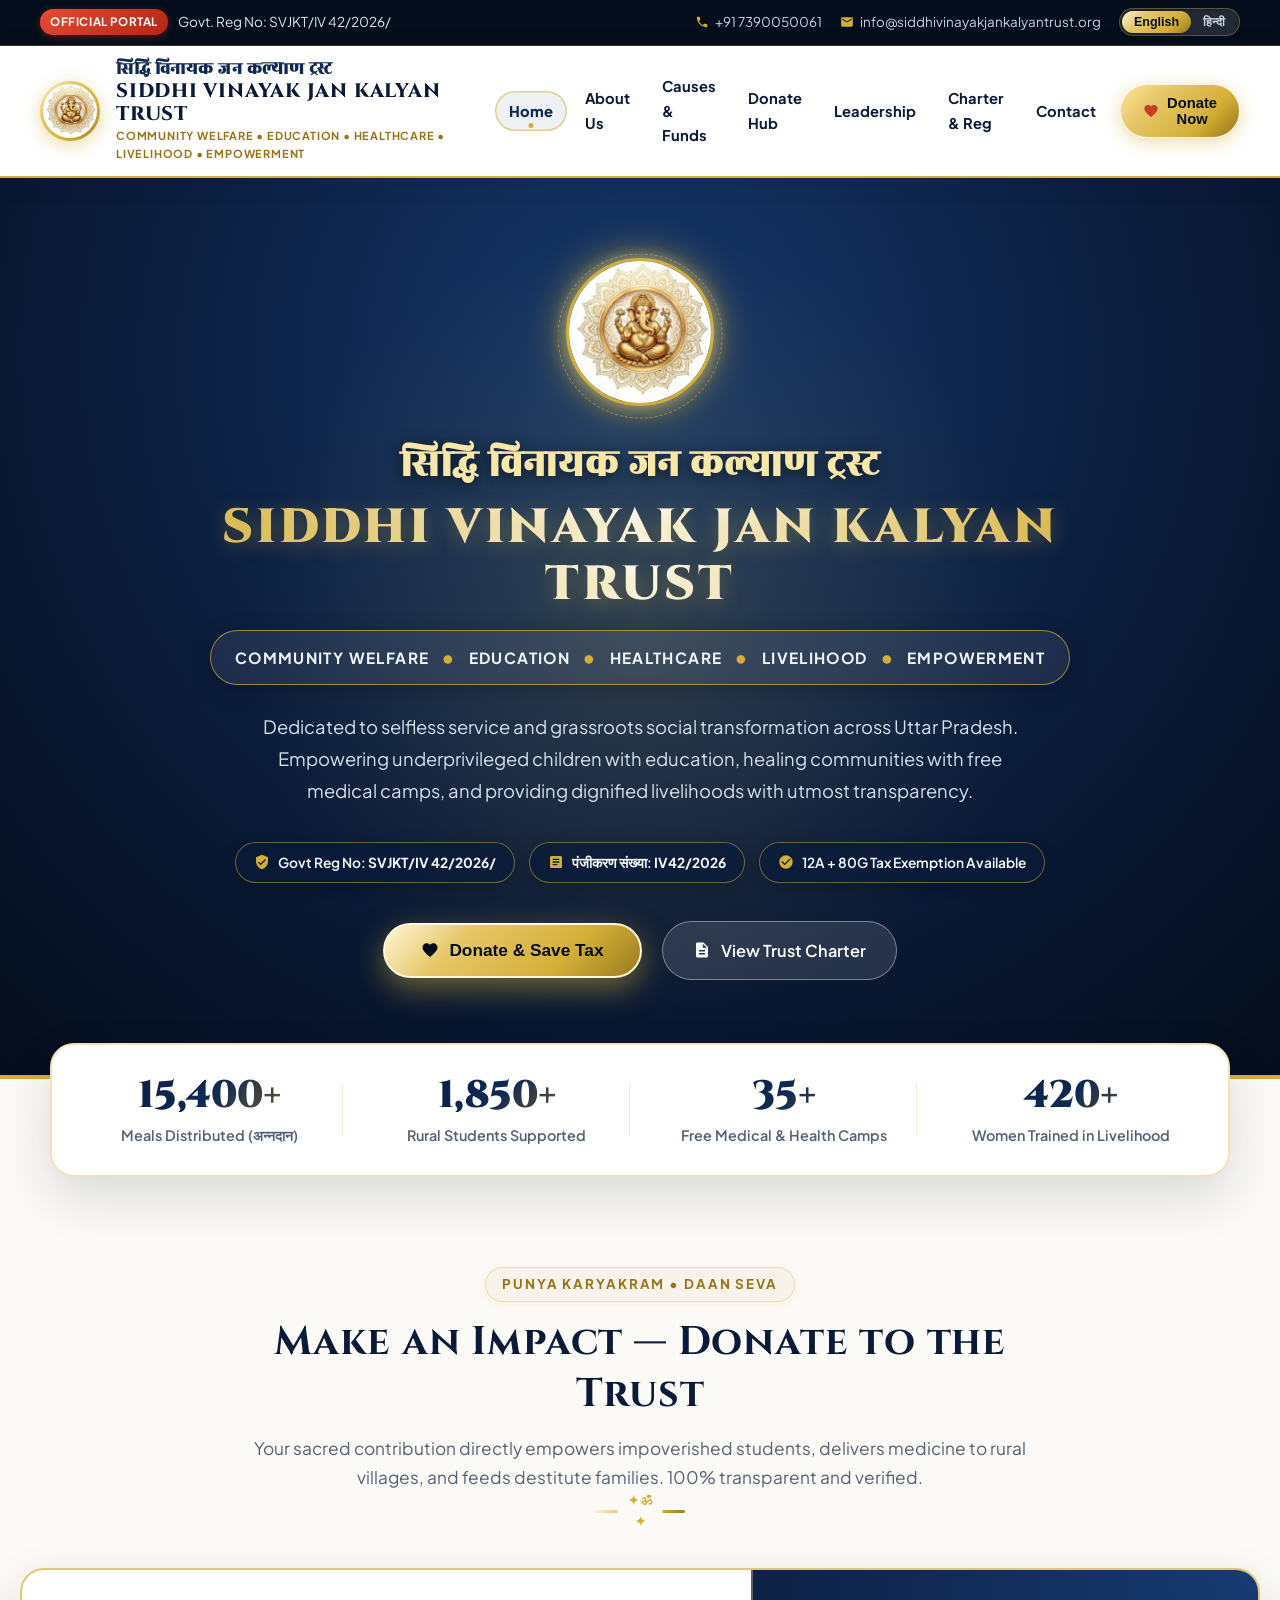
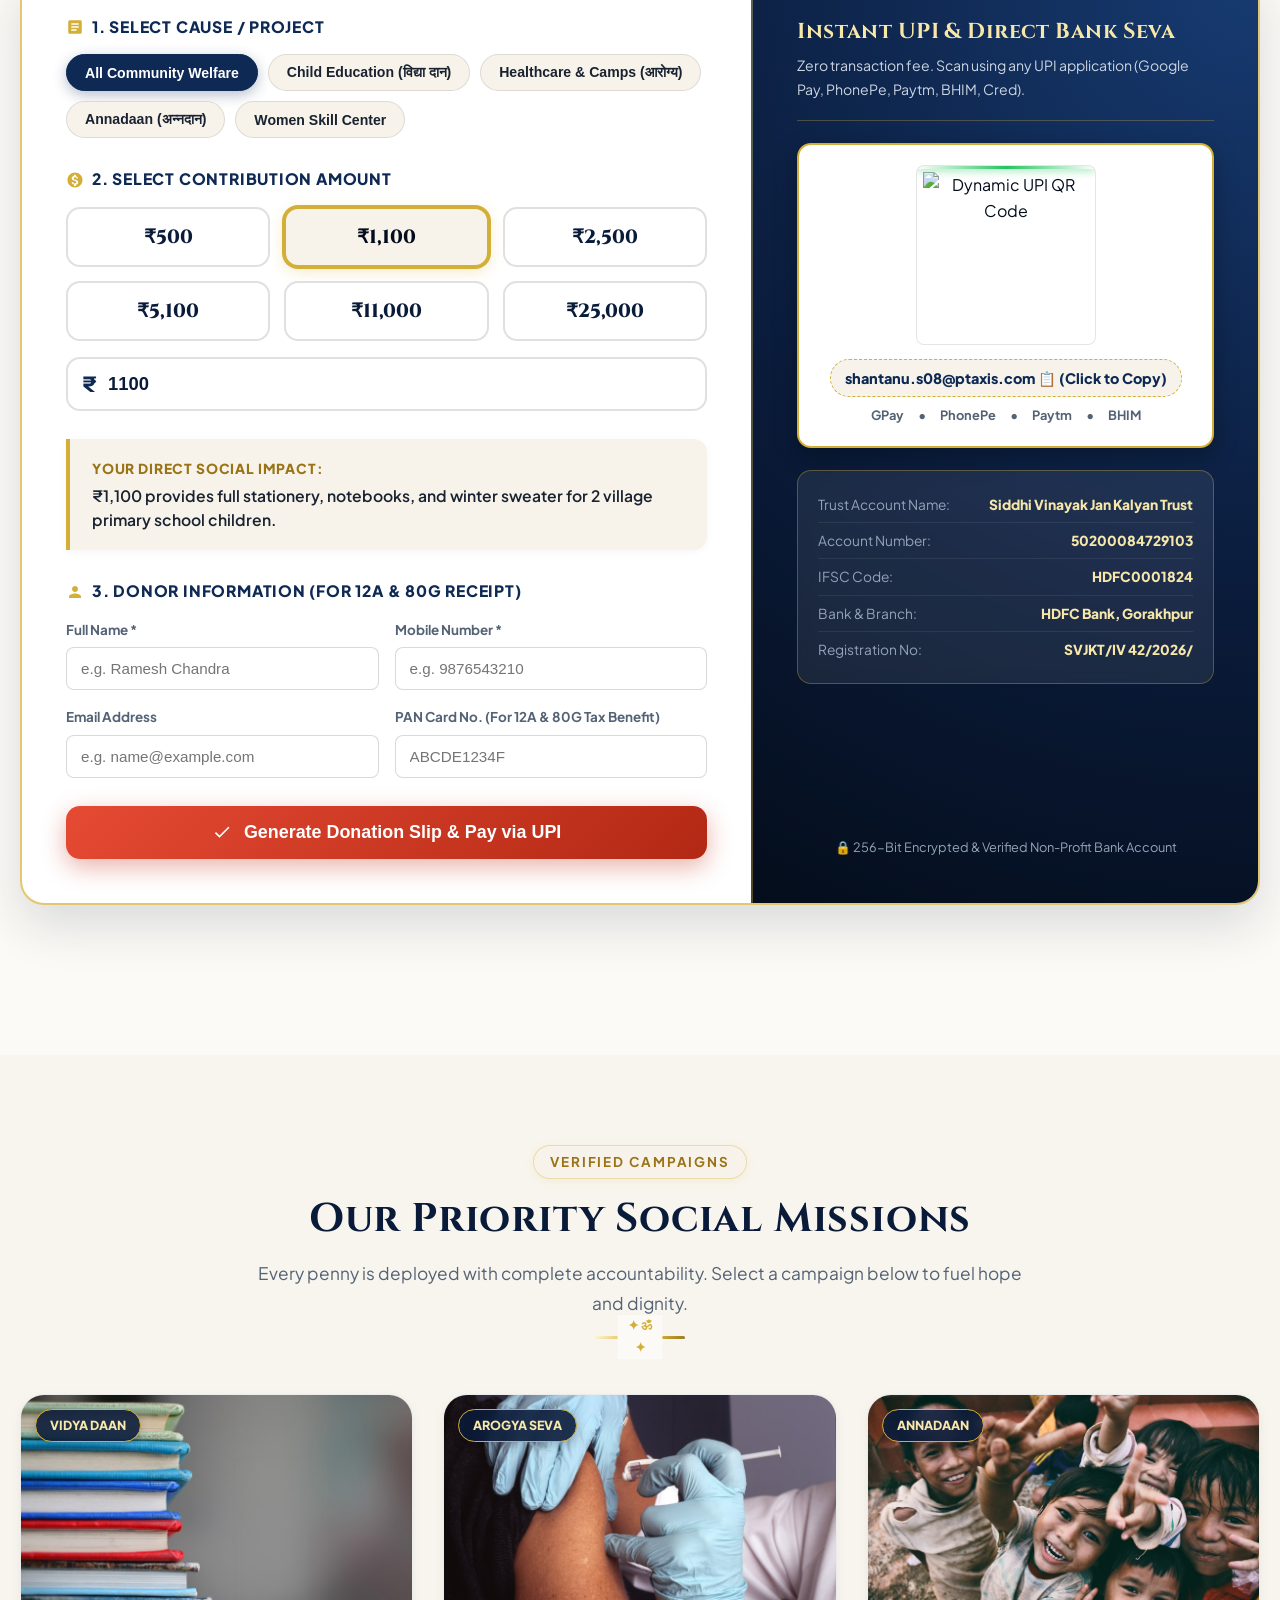
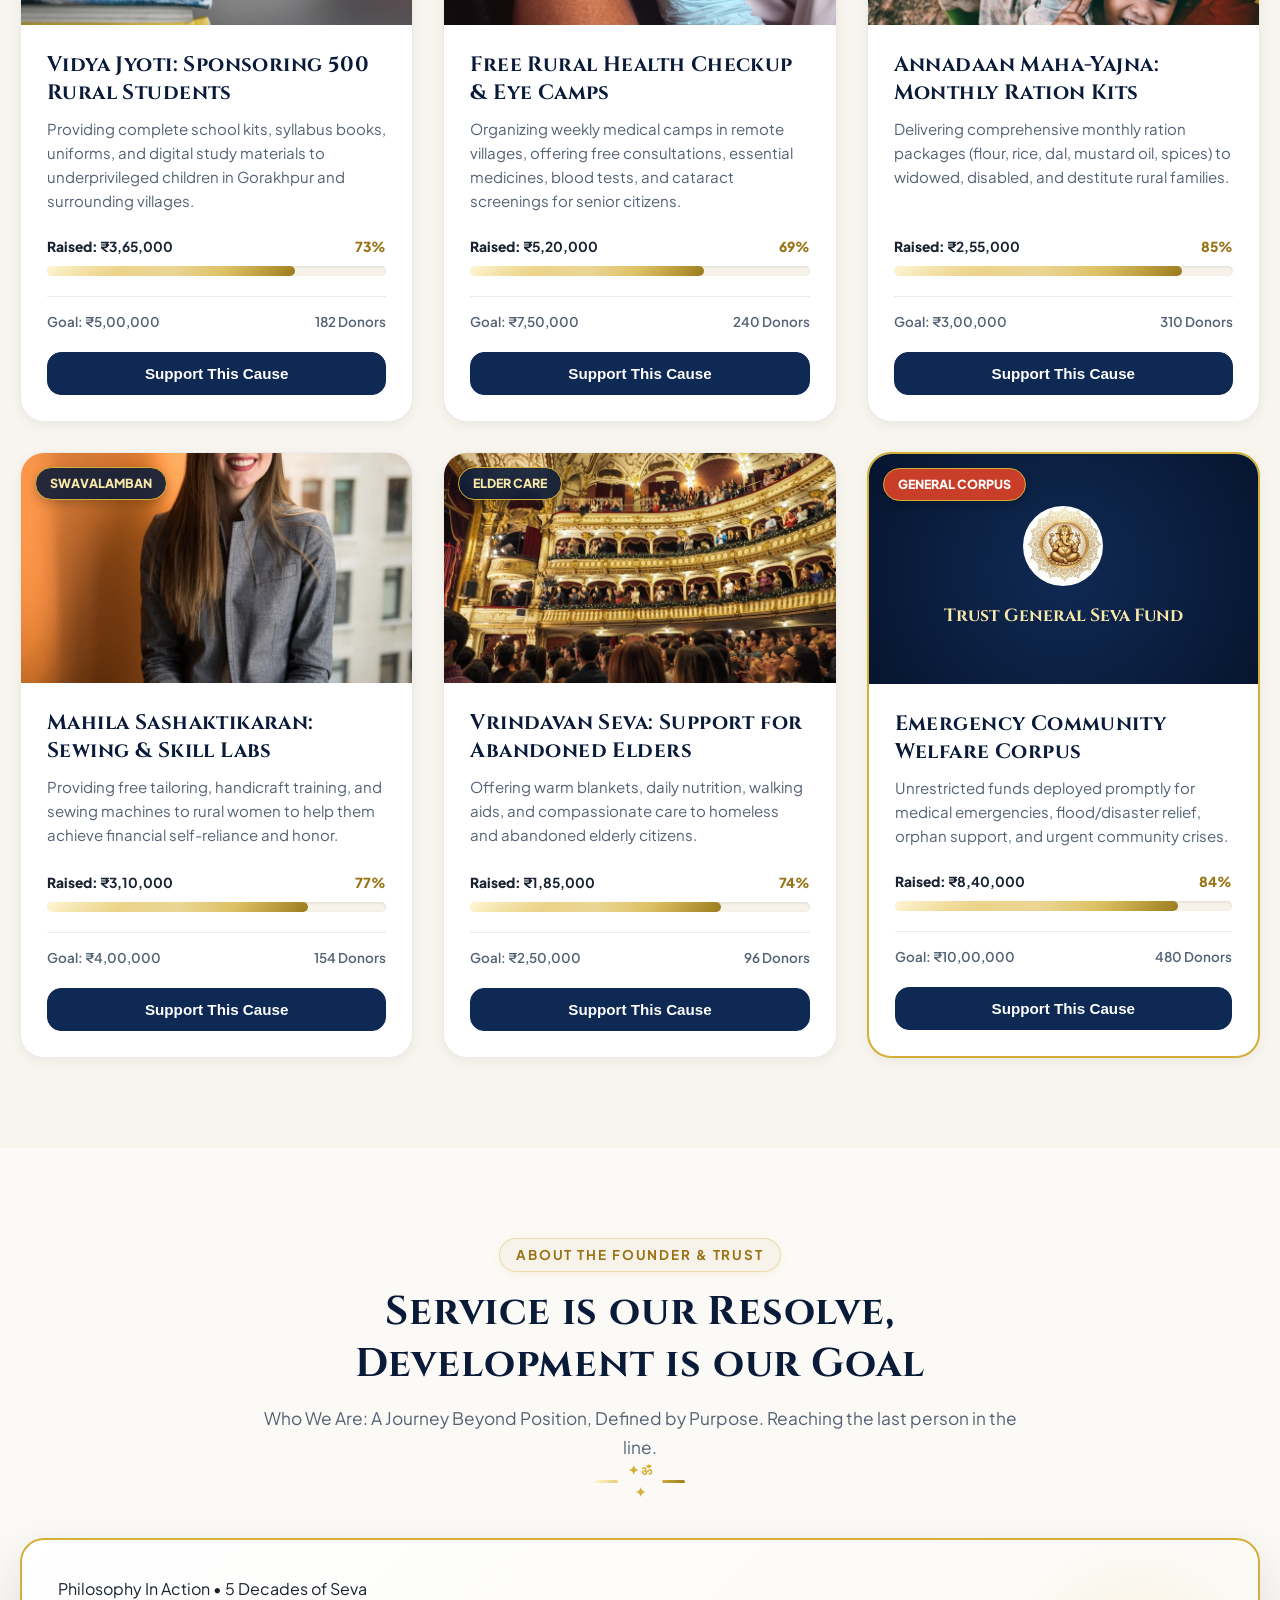
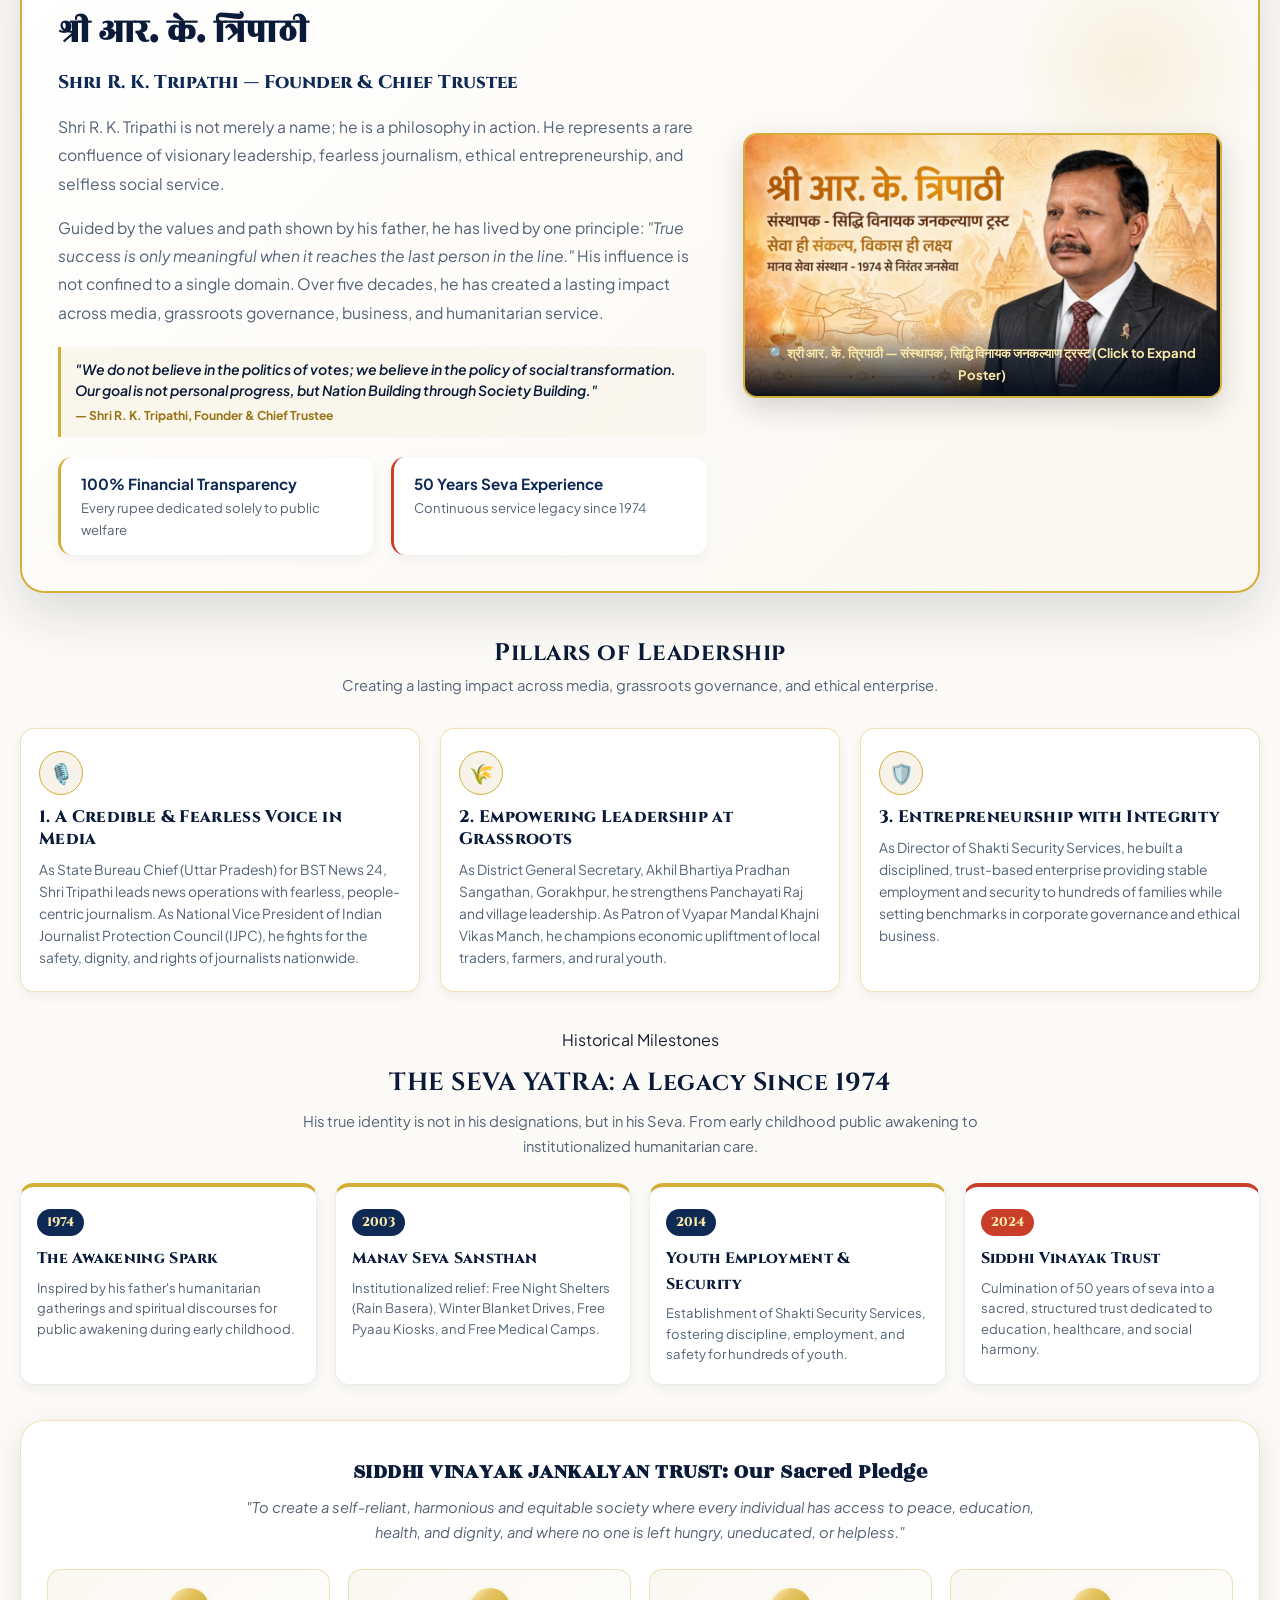
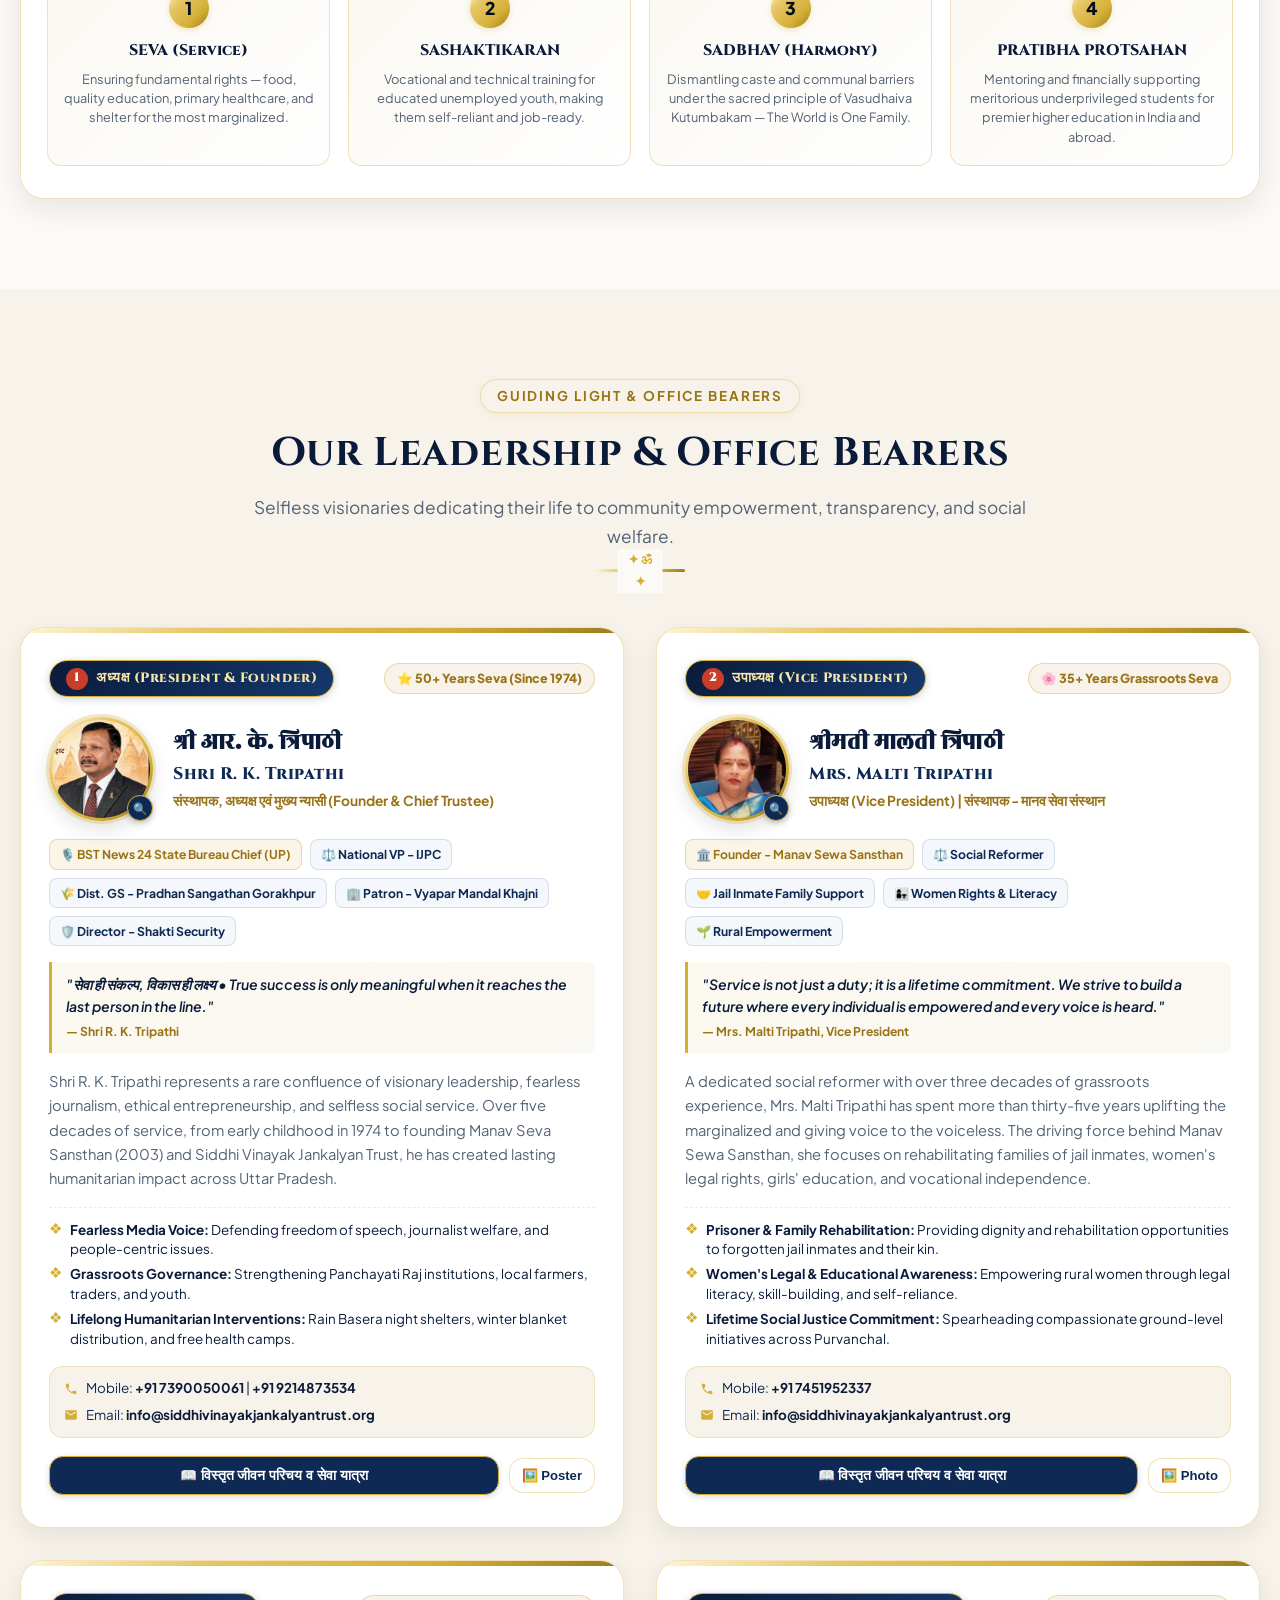
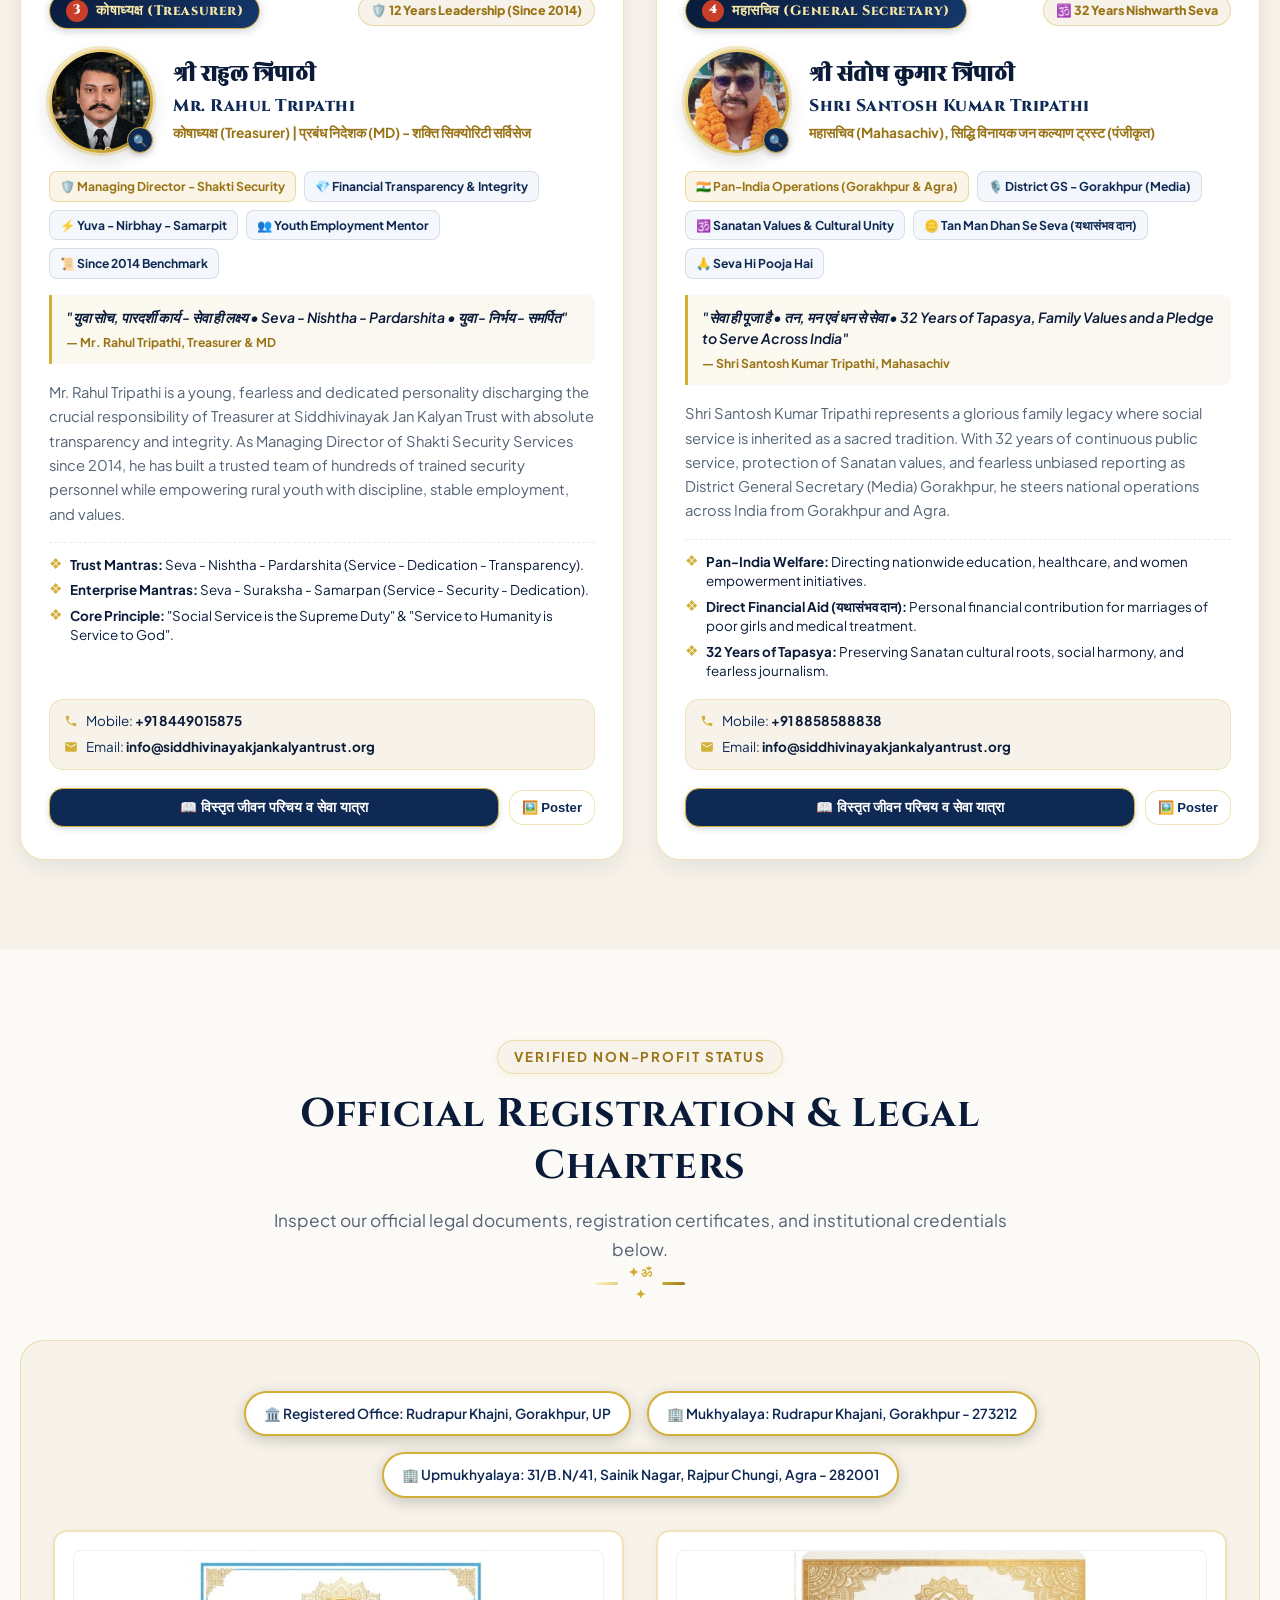
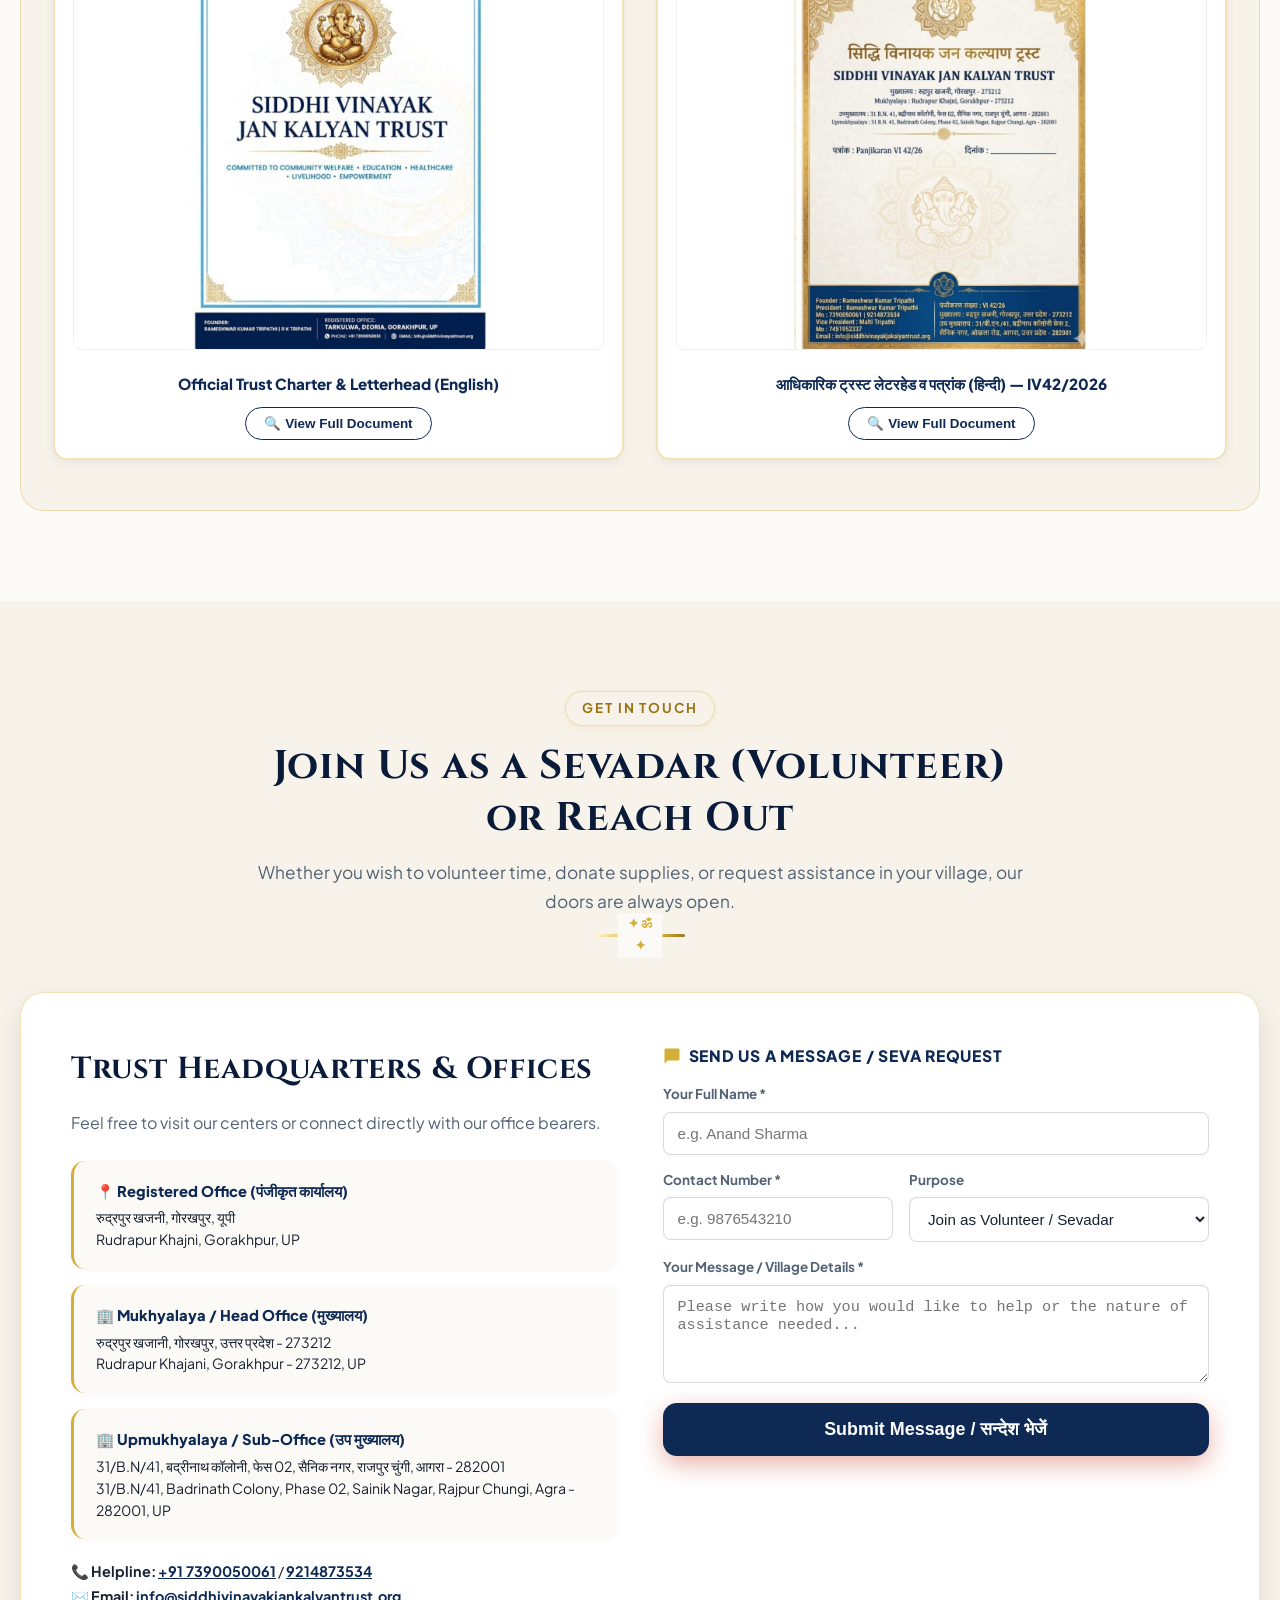
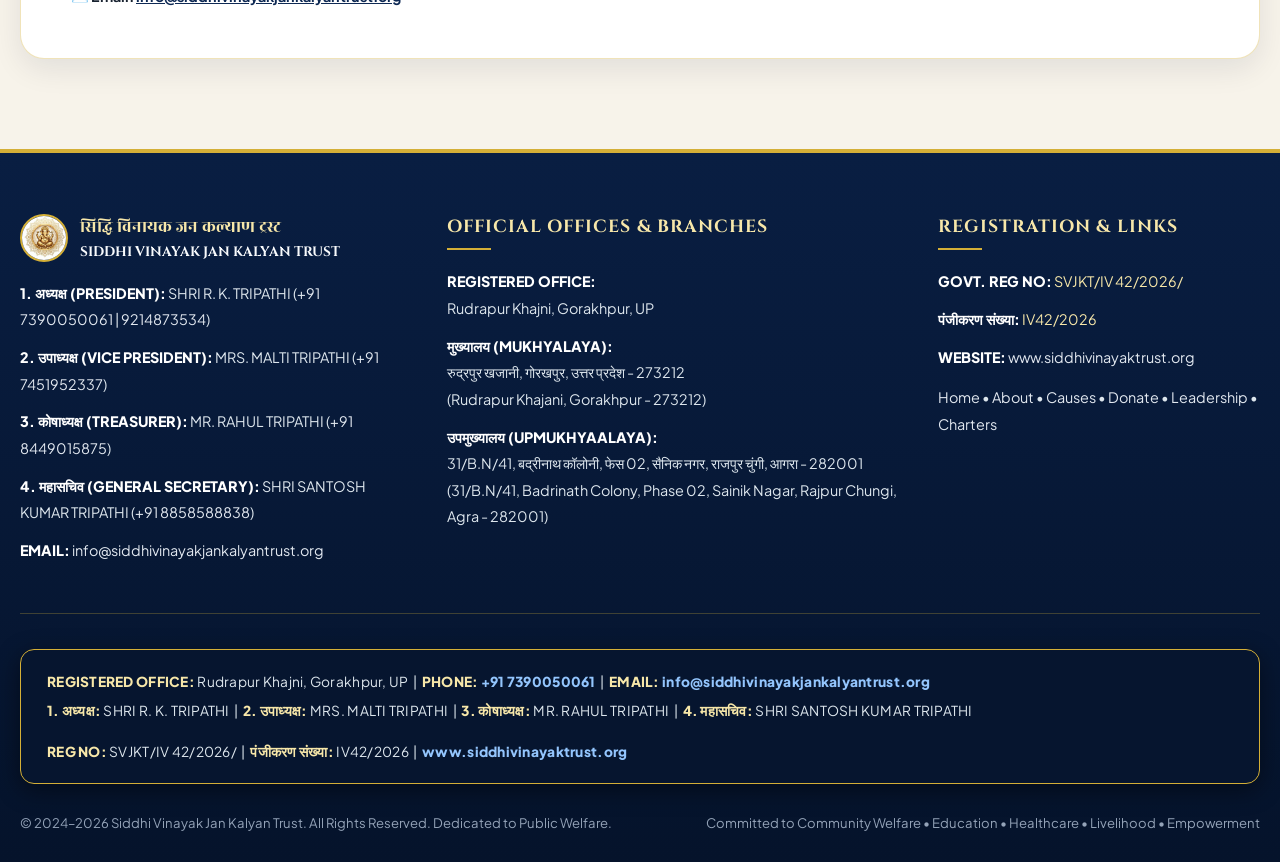
==== commit e96e11e6: "Replace Tarkulwa Deoria with Rudrapur Khajni Gorakhpur UP for Registered Office across entire websit" ====
--- a/index.html
+++ b/index.html
@@ -396,7 +396,7 @@
           </div>
           <div class="cause-content">
             <h3 class="cause-title" data-i18n="cause1_title">Vidya Jyoti: Sponsoring 500 Rural Students</h3>
-            <p class="cause-desc" data-i18n="cause1_desc">Providing complete school kits, syllabus books, uniforms, and digital study materials to underprivileged children in Gorakhpur and Deoria villages.</p>
+            <p class="cause-desc" data-i18n="cause1_desc">Providing complete school kits, syllabus books, uniforms, and digital study materials to underprivileged children in Gorakhpur and surrounding villages.</p>
             <div class="cause-progress-section">
               <div class="cause-progress-header">
                 <span>Raised: <strong>₹3,65,000</strong></span>
@@ -1079,7 +1079,7 @@
       <div class="transparency-wrap">
         <div class="transparency-badges-row">
           <div class="trust-badge-pill transparency-pill">
-            <span>🏛️ Registered Office: Tarkulwa, Deoria, Gorakhpur, UP</span>
+            <span>🏛️ Registered Office: Rudrapur Khajni, Gorakhpur, UP</span>
           </div>
           <div class="trust-badge-pill transparency-pill">
             <span>🏢 Mukhyalaya: Rudrapur Khajani, Gorakhpur - 273212</span>
@@ -1125,7 +1125,7 @@
 
           <div class="office-info-box">
             <div class="office-info-title">📍 Registered Office (पंजीकृत कार्यालय)</div>
-            <div class="office-info-text">Tarkulwa, Deoria, Gorakhpur, Uttar Pradesh</div>
+            <div class="office-info-text">रुद्रपुर खजनी, गोरखपुर, यूपी<br>Rudrapur Khajni, Gorakhpur, UP</div>
           </div>
 
           <div class="office-info-box">
@@ -1216,7 +1216,7 @@
           <ul class="footer-list">
             <li>
               <strong>REGISTERED OFFICE:</strong><br>
-              Tarkulwa, Deoria, Gorakhpur, UP
+              Rudrapur Khajni, Gorakhpur, UP
             </li>
             <li>
               <strong>मुख्‍यालय (MUKHYALAYA):</strong><br>
@@ -1249,7 +1249,7 @@
       <div class="footer-exact-blue-strip">
         <div class="exact-strip-col">
           <div class="strip-item-line">
-            <span class="strip-highlight">REGISTERED OFFICE:</span> Tarkulwa, Deoria, Gorakhpur, UP &nbsp;|&nbsp;
+            <span class="strip-highlight">REGISTERED OFFICE:</span> Rudrapur Khajni, Gorakhpur, UP &nbsp;|&nbsp;
             <span class="strip-highlight">PHONE:</span> <a href="tel:+917390050061" class="strip-phone-highlight">+91 7390050061</a> &nbsp;|&nbsp;
             <span class="strip-highlight">EMAIL:</span> <a href="mailto:info@siddhivinayakjankalyantrust.org" class="strip-phone-highlight">info@siddhivinayakjankalyantrust.org</a>
           </div>
@@ -1364,7 +1364,7 @@
             Govt. Reg No: <strong>SVJKT/IV 42/2026/</strong> • Panjikaran: <strong>IV42/2026</strong> • Non-Profit Public Trust
           </div>
           <div class="receipt-meta-line">
-            Registered Office: Tarkulwa, Deoria, Gorakhpur, UP | Mukhyalaya: Rudrapur Khajani, Gorakhpur - 273212
+            Registered Office: Rudrapur Khajni, Gorakhpur, UP | Mukhyalaya: Rudrapur Khajani, Gorakhpur - 273212
           </div>
         </div>
 
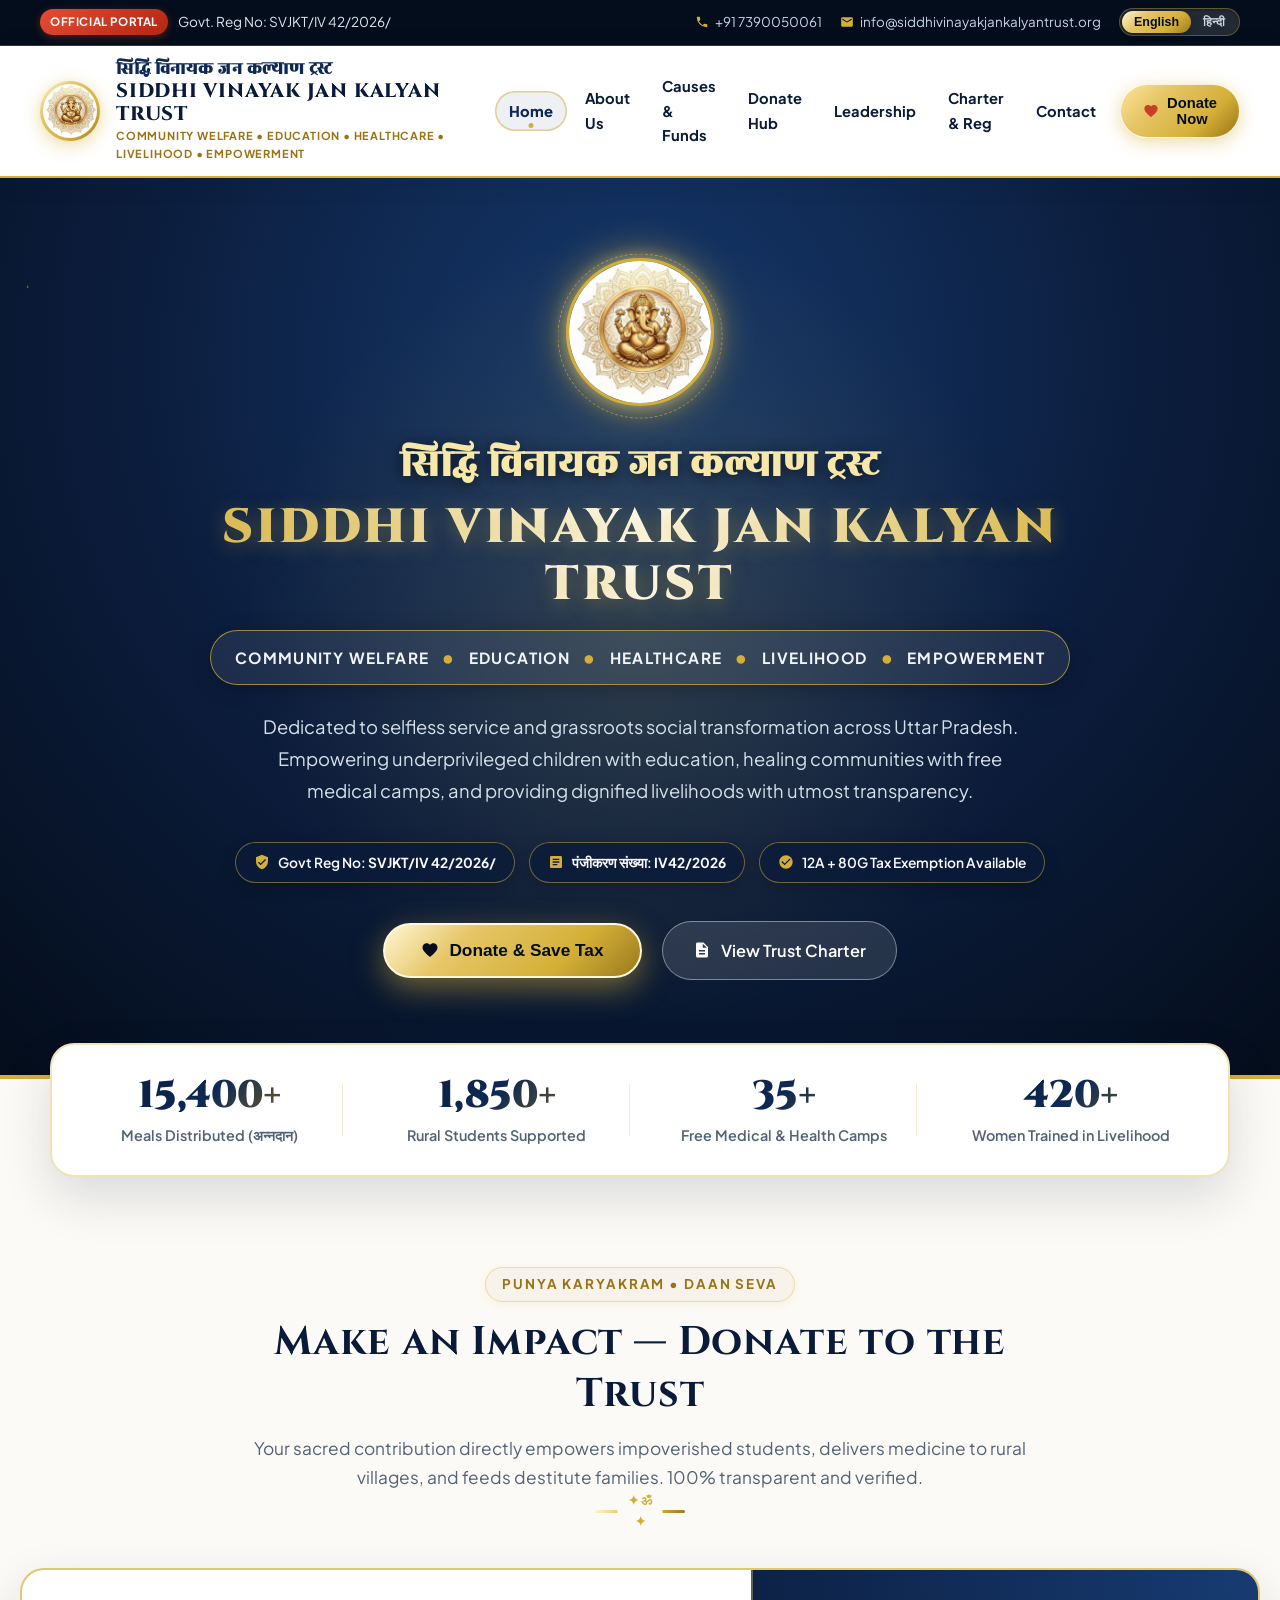
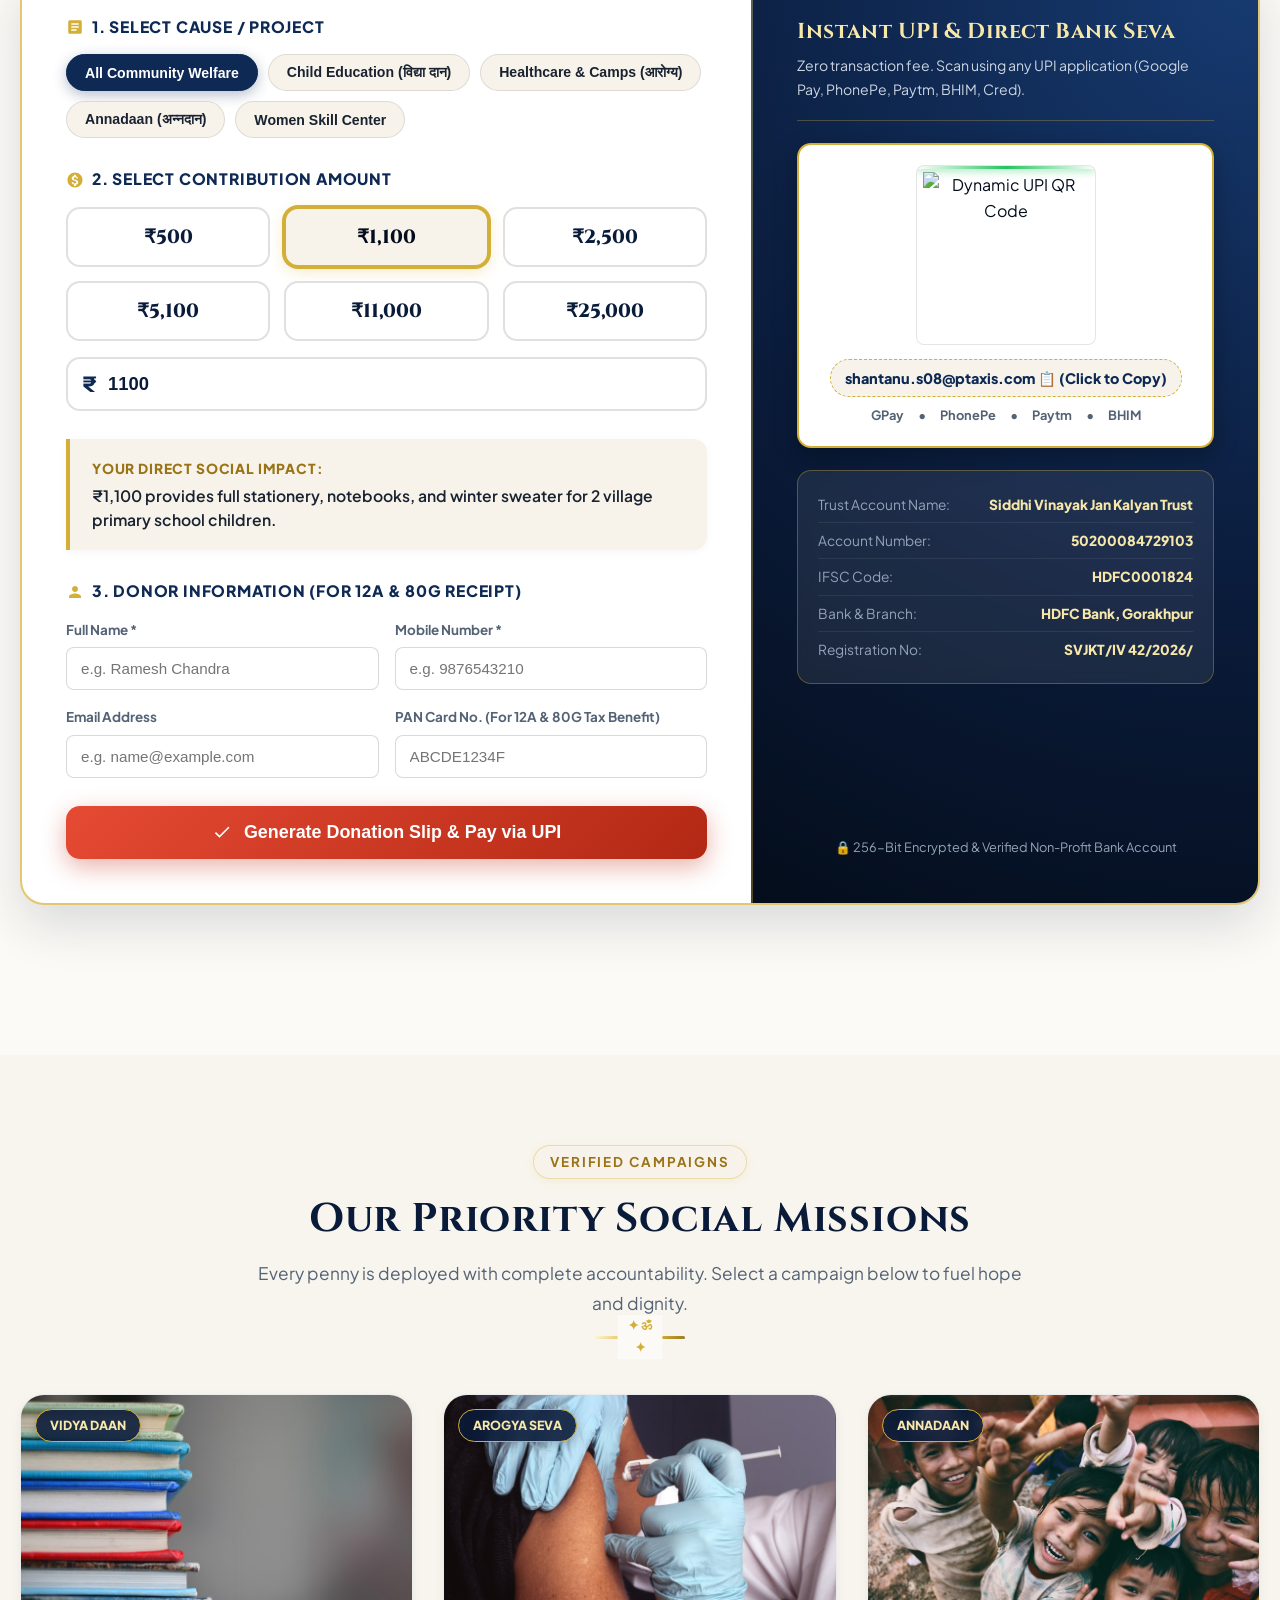
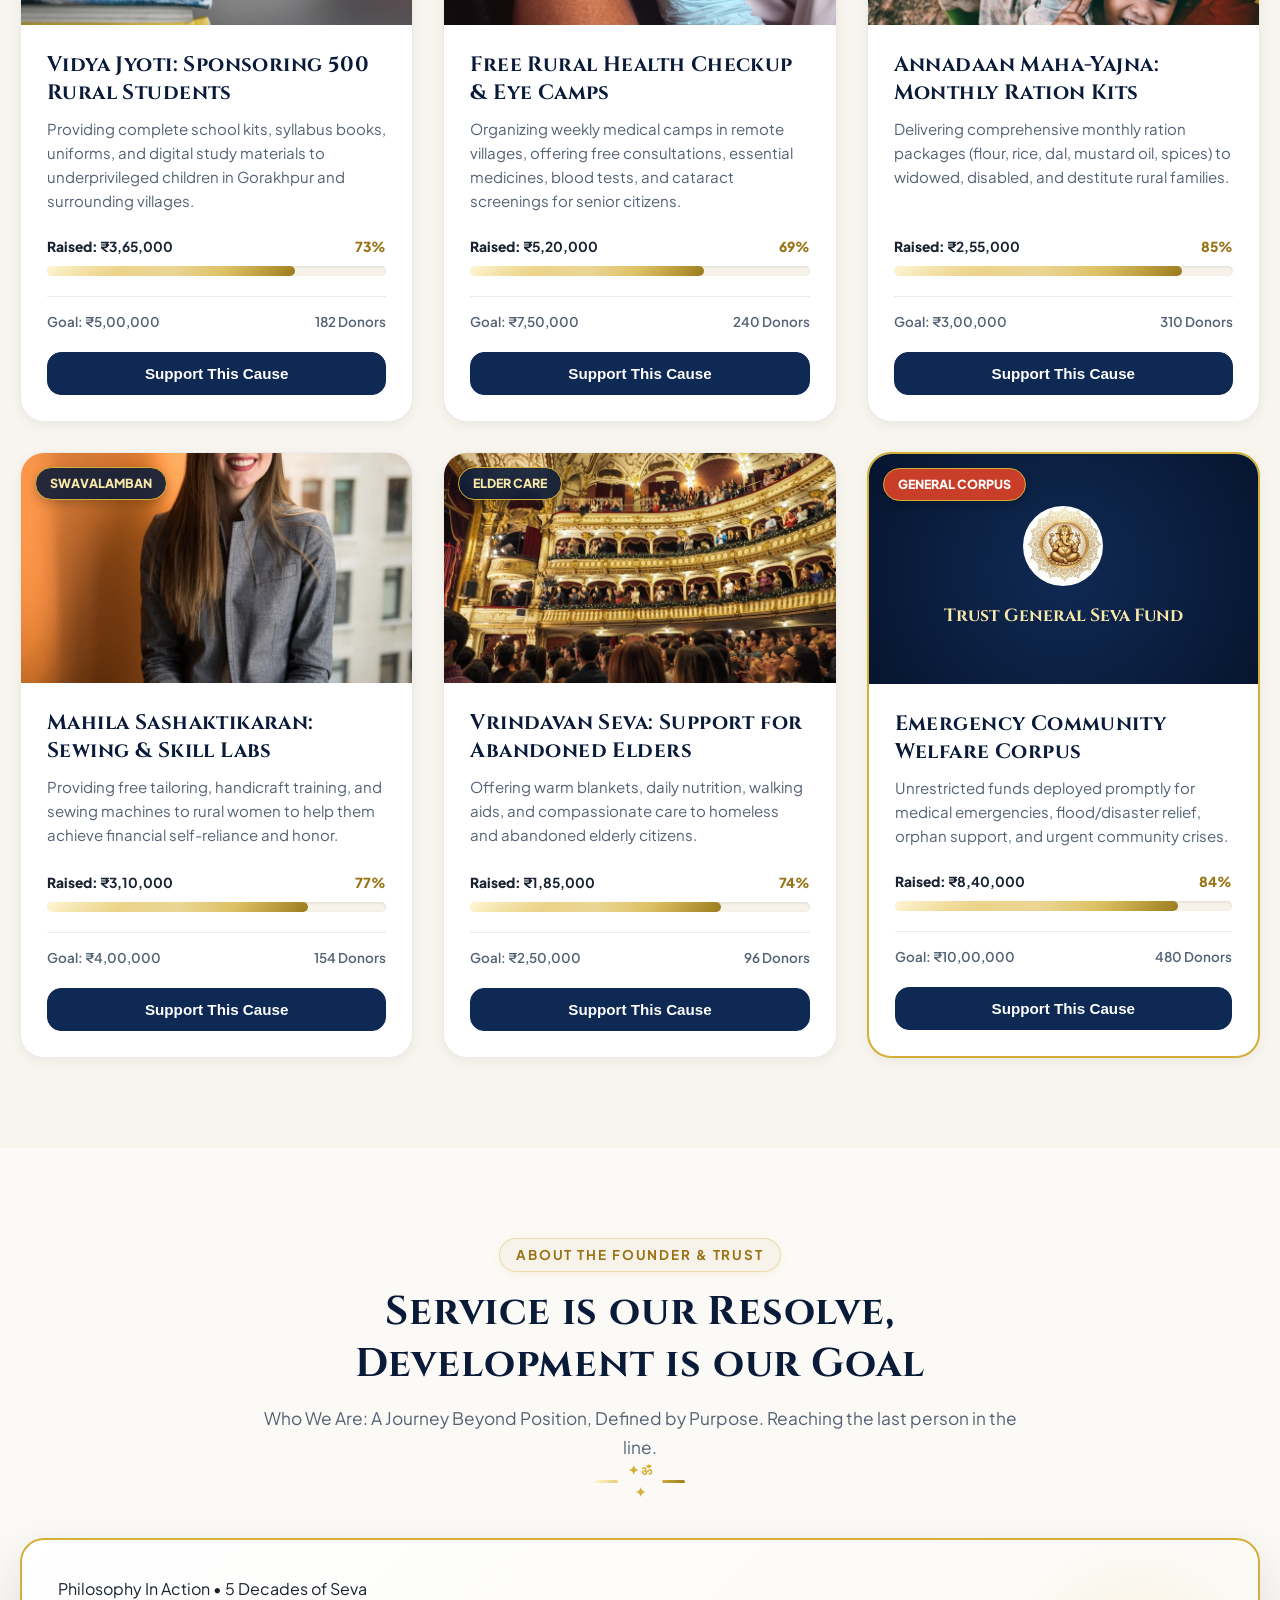
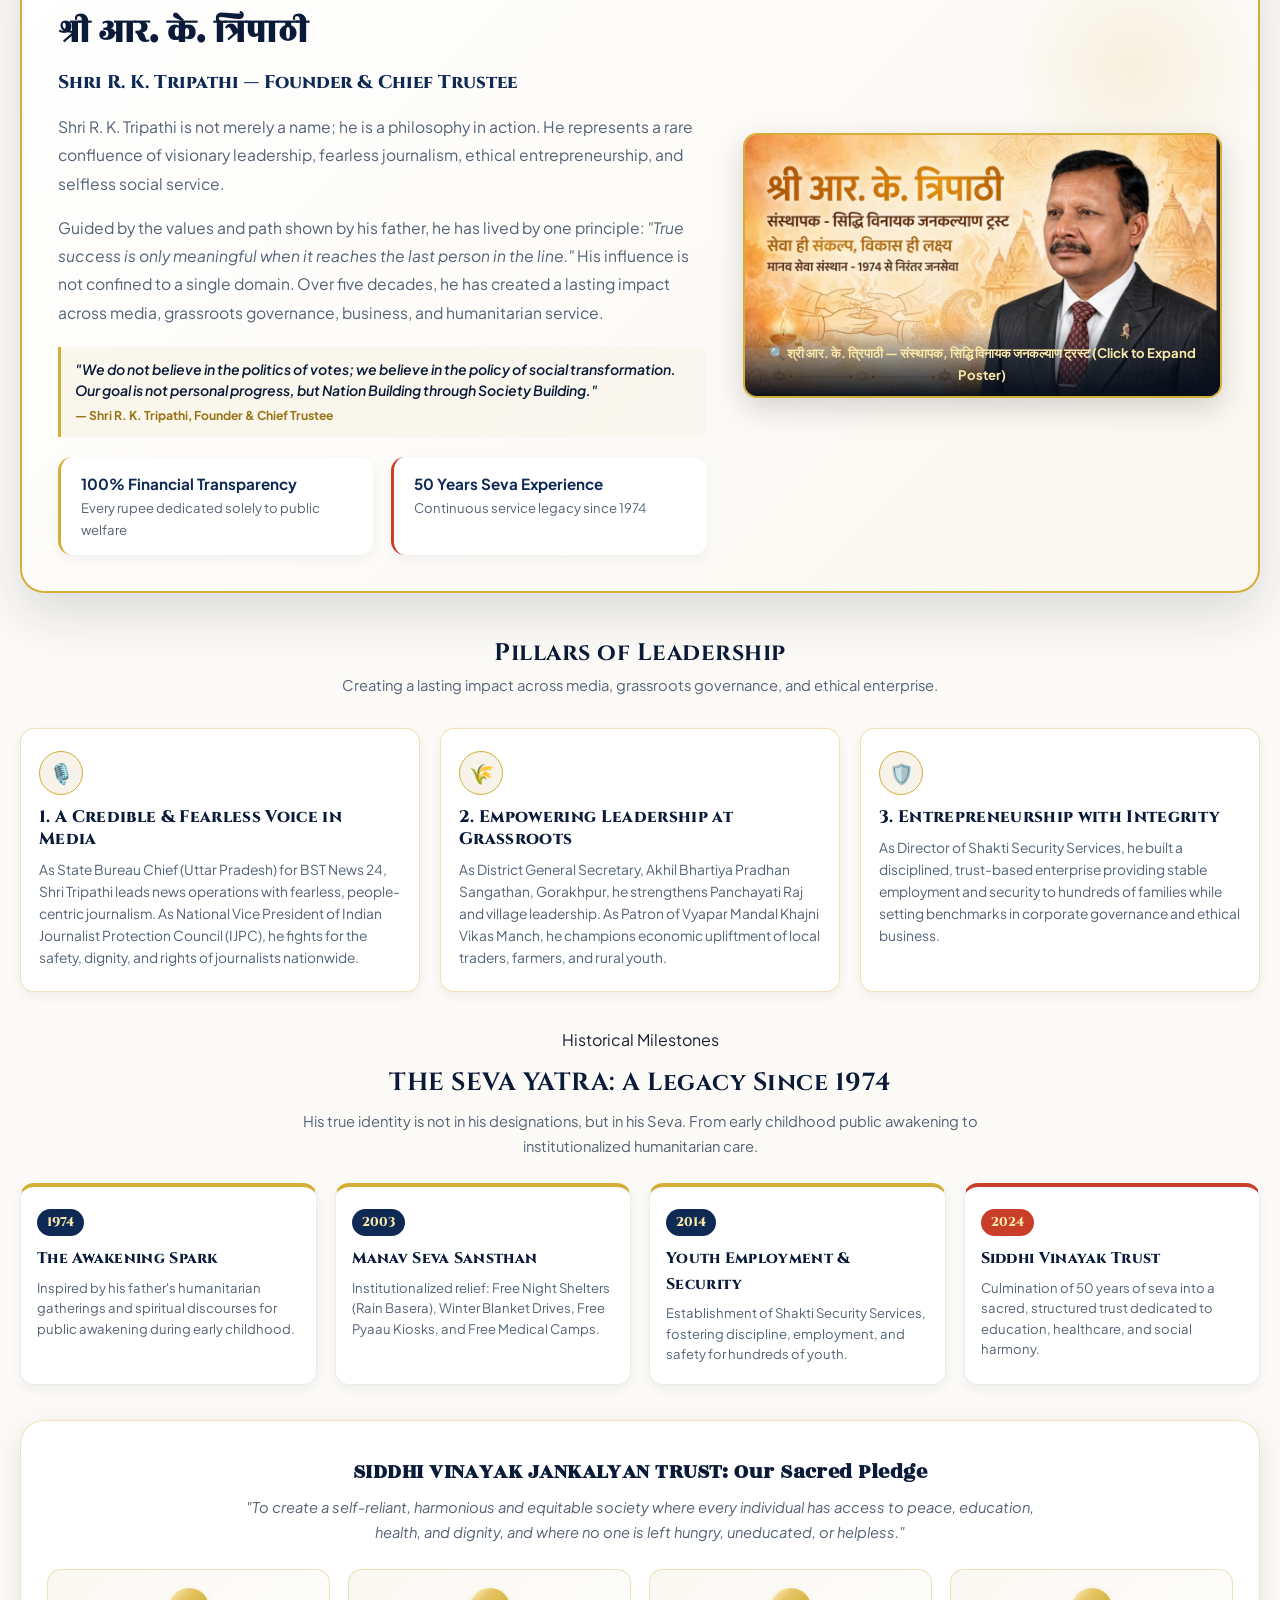
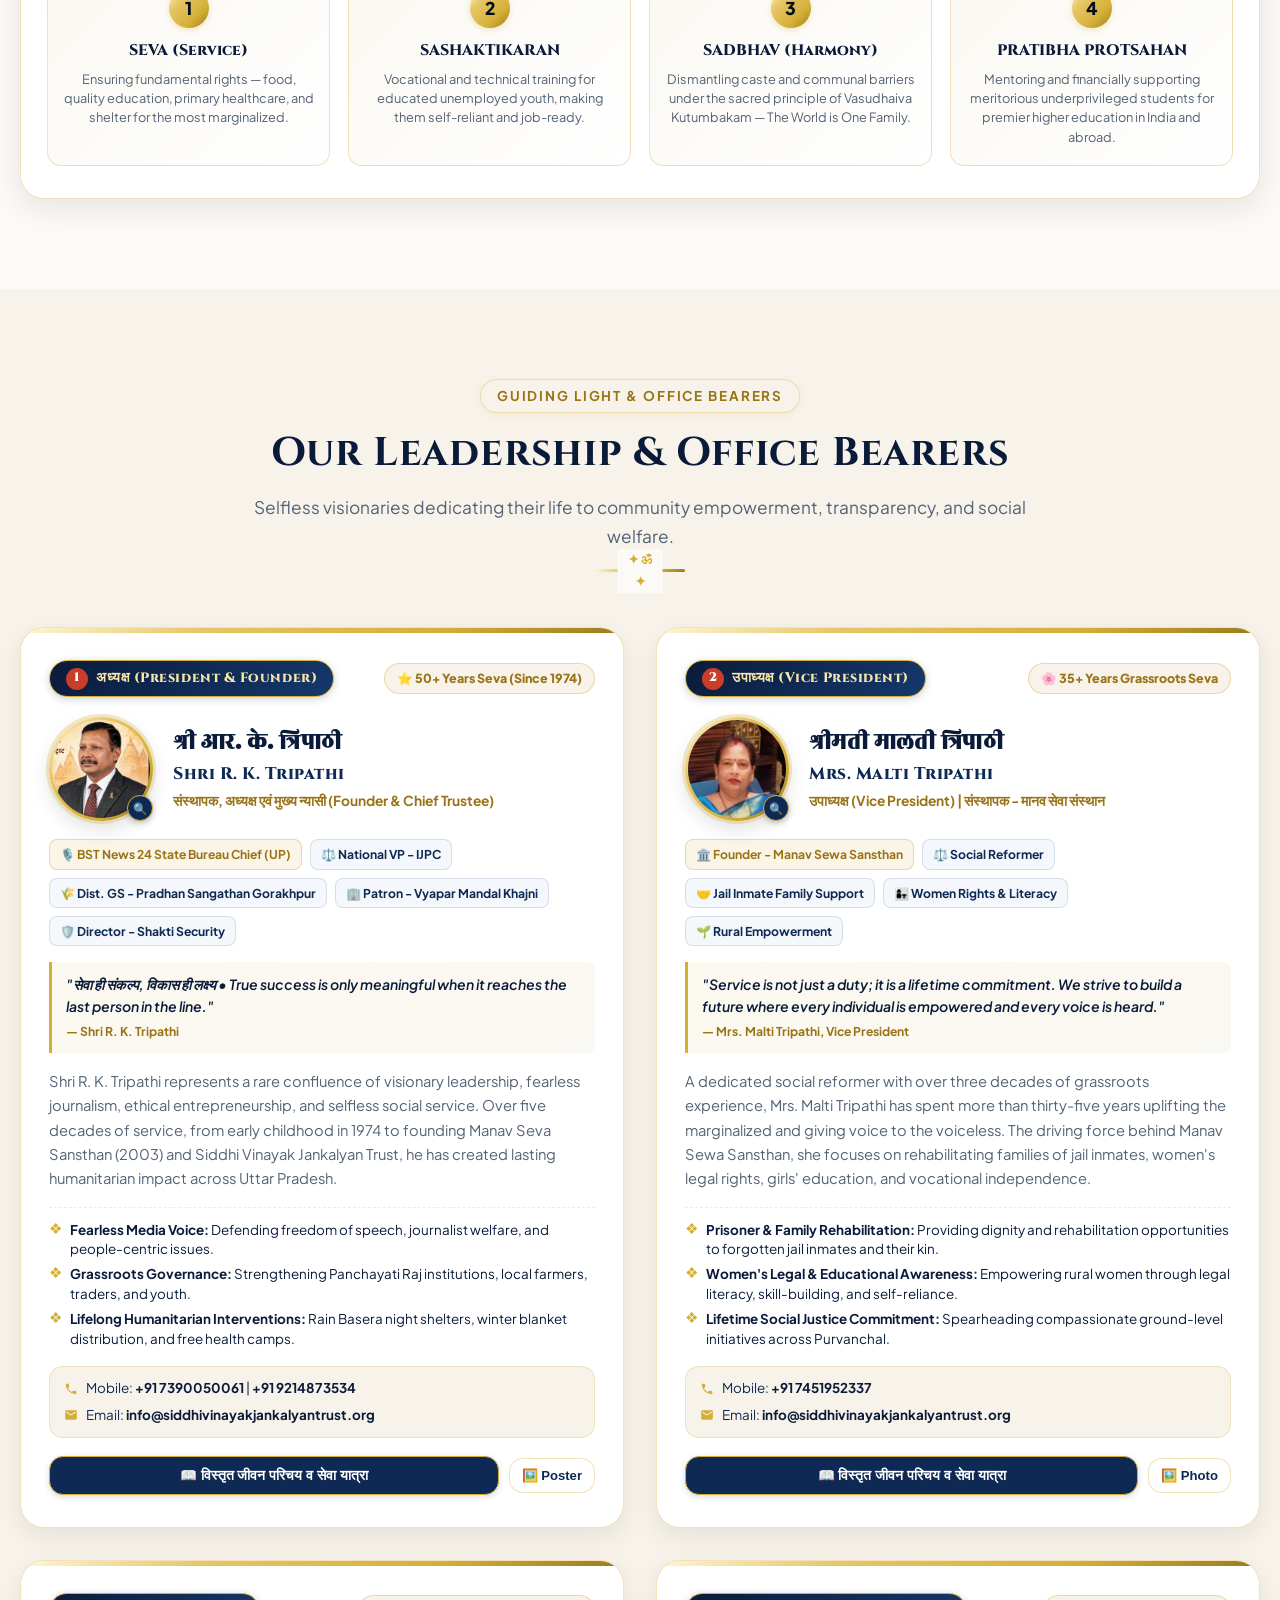
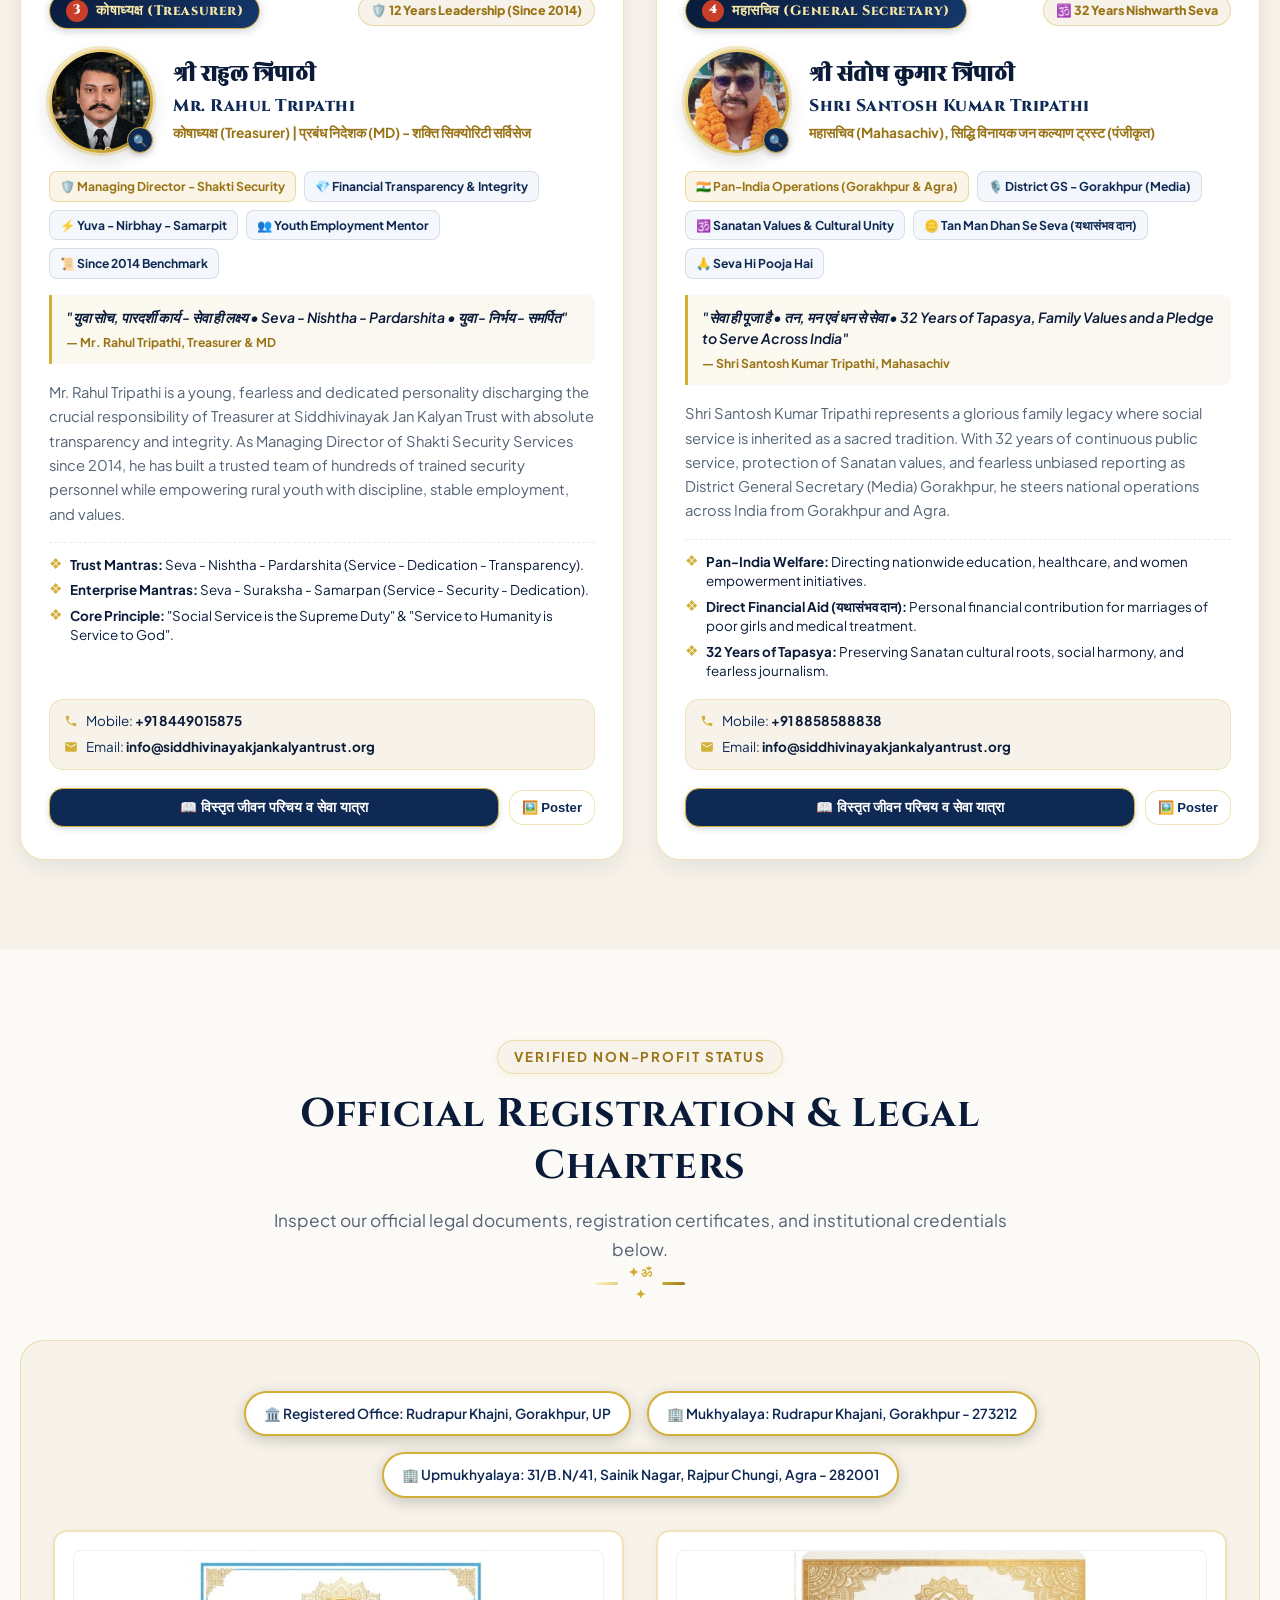
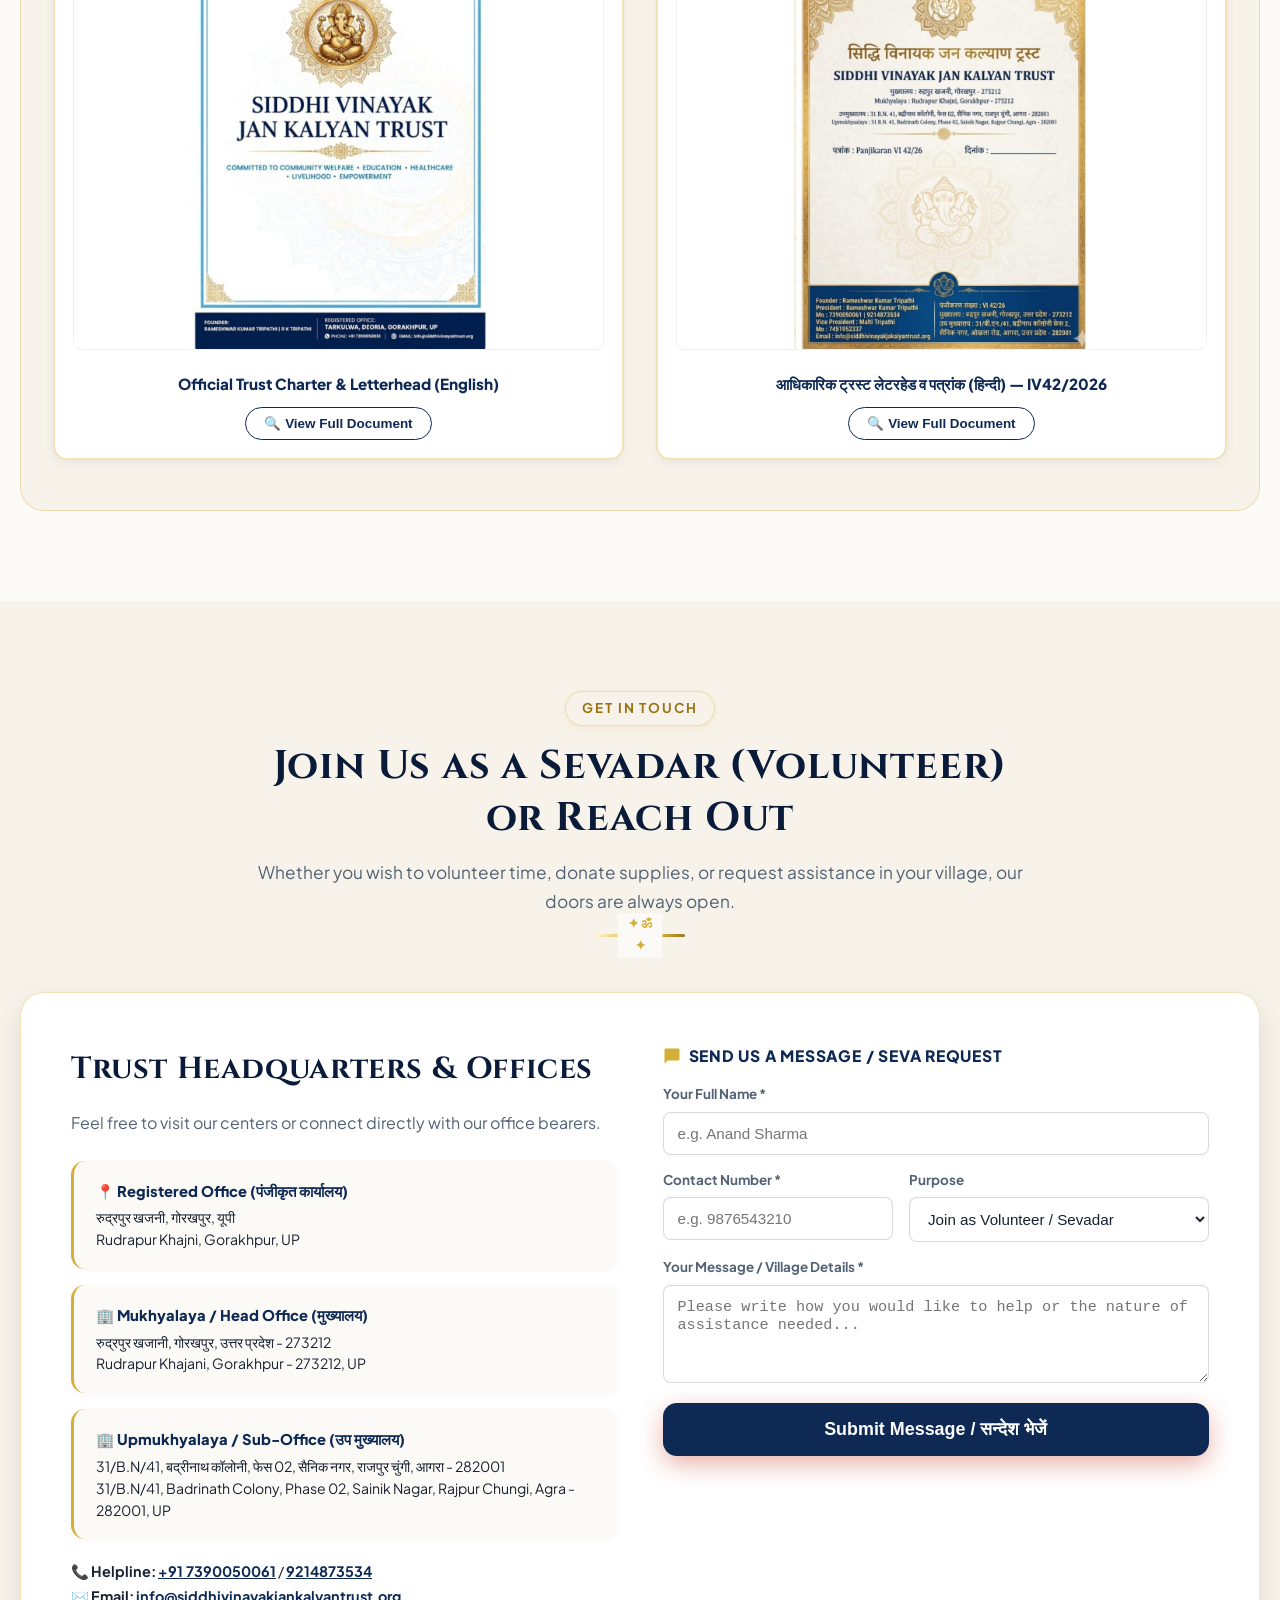
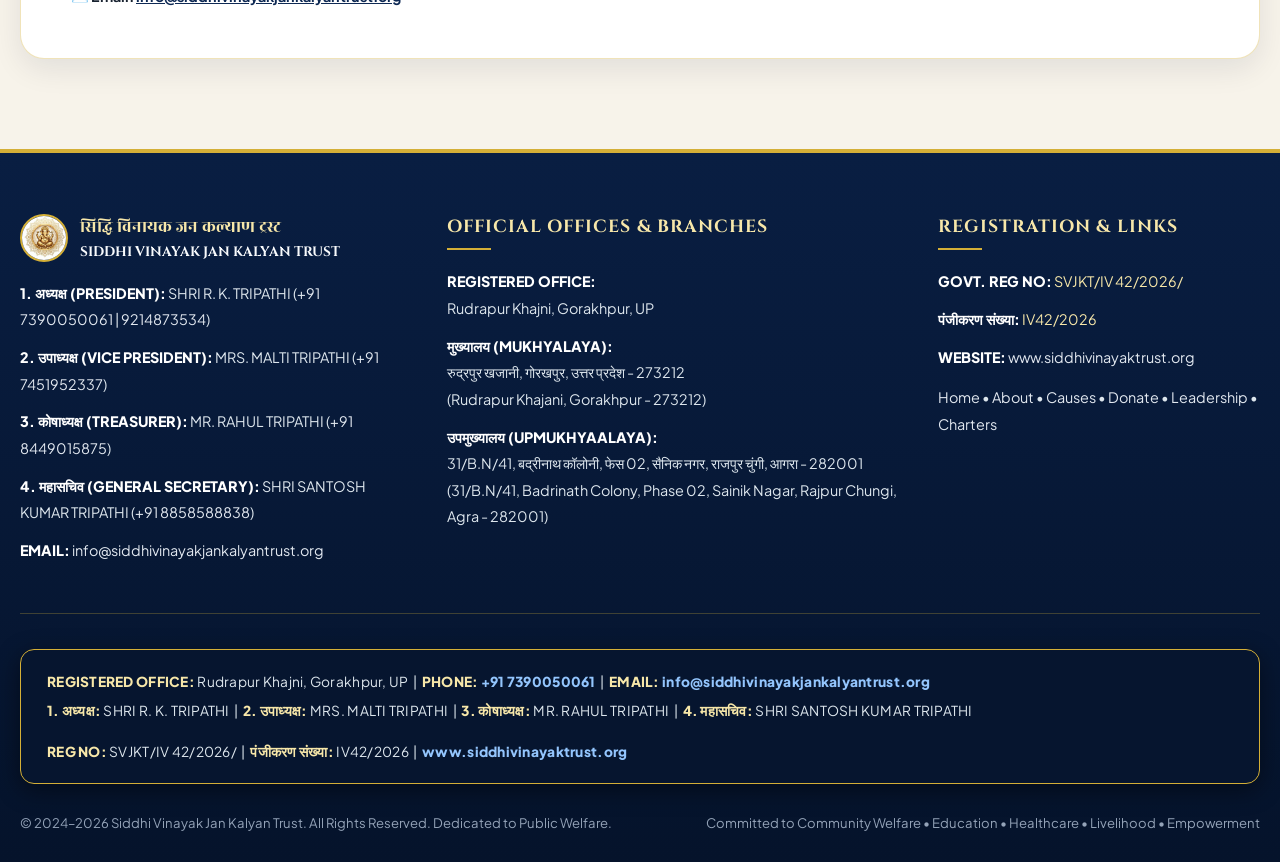
==== commit 89010a32: "Permanently purge Netlify drawer badge via inline styles, scripts and DOM interval" ====
--- a/index.html
+++ b/index.html
@@ -14,6 +14,43 @@
 
   <link rel="stylesheet" href="styles.css">
   <link rel="icon" type="image/png" href="assets/ganesha_seal.png">
+
+  <!-- Permanent removal of Netlify Drawer / Powered by Netlify badge -->
+  <style>
+    netlify-drawer,
+    #netlify-drawer,
+    [data-netlify-drawer],
+    .netlify-drawer,
+    iframe[src*="netlify"],
+    div[class*="netlify-drawer"],
+    div[id*="netlify-drawer"] {
+      display: none !important;
+      visibility: hidden !important;
+      opacity: 0 !important;
+      pointer-events: none !important;
+      position: fixed !important;
+      left: -99999px !important;
+      top: -99999px !important;
+      width: 0 !important;
+      height: 0 !important;
+      z-index: -99999 !important;
+    }
+  </style>
+  <script>
+    (function() {
+      function purgeNetlifyBadge() {
+        document.querySelectorAll('netlify-drawer, #netlify-drawer, [data-netlify-drawer], .netlify-drawer, iframe[src*="netlify"]').forEach(function(el) {
+          try { el.remove(); } catch(e) {}
+        });
+      }
+      purgeNetlifyBadge();
+      window.addEventListener('DOMContentLoaded', purgeNetlifyBadge);
+      window.addEventListener('load', purgeNetlifyBadge);
+      if (window.MutationObserver) {
+        new MutationObserver(purgeNetlifyBadge).observe(document.documentElement, { childList: true, subtree: true });
+      }
+    })();
+  </script>
 </head>
 <body>
 
--- a/styles.css
+++ b/styles.css
@@ -3995,4 +3995,20 @@
   }
 }
 
-
+/* Hide Netlify Injected Drawer & Badge */
+#netlify-drawer,
+[data-netlify-drawer],
+.netlify-drawer,
+iframe[src*="netlify"],
+div[class*="netlify-drawer"],
+netlify-drawer,
+div[id*="netlify"],
+div[data-netlify-deploy-id] {
+  display: none !important;
+  visibility: hidden !important;
+  opacity: 0 !important;
+  pointer-events: none !important;
+}
+
+
+
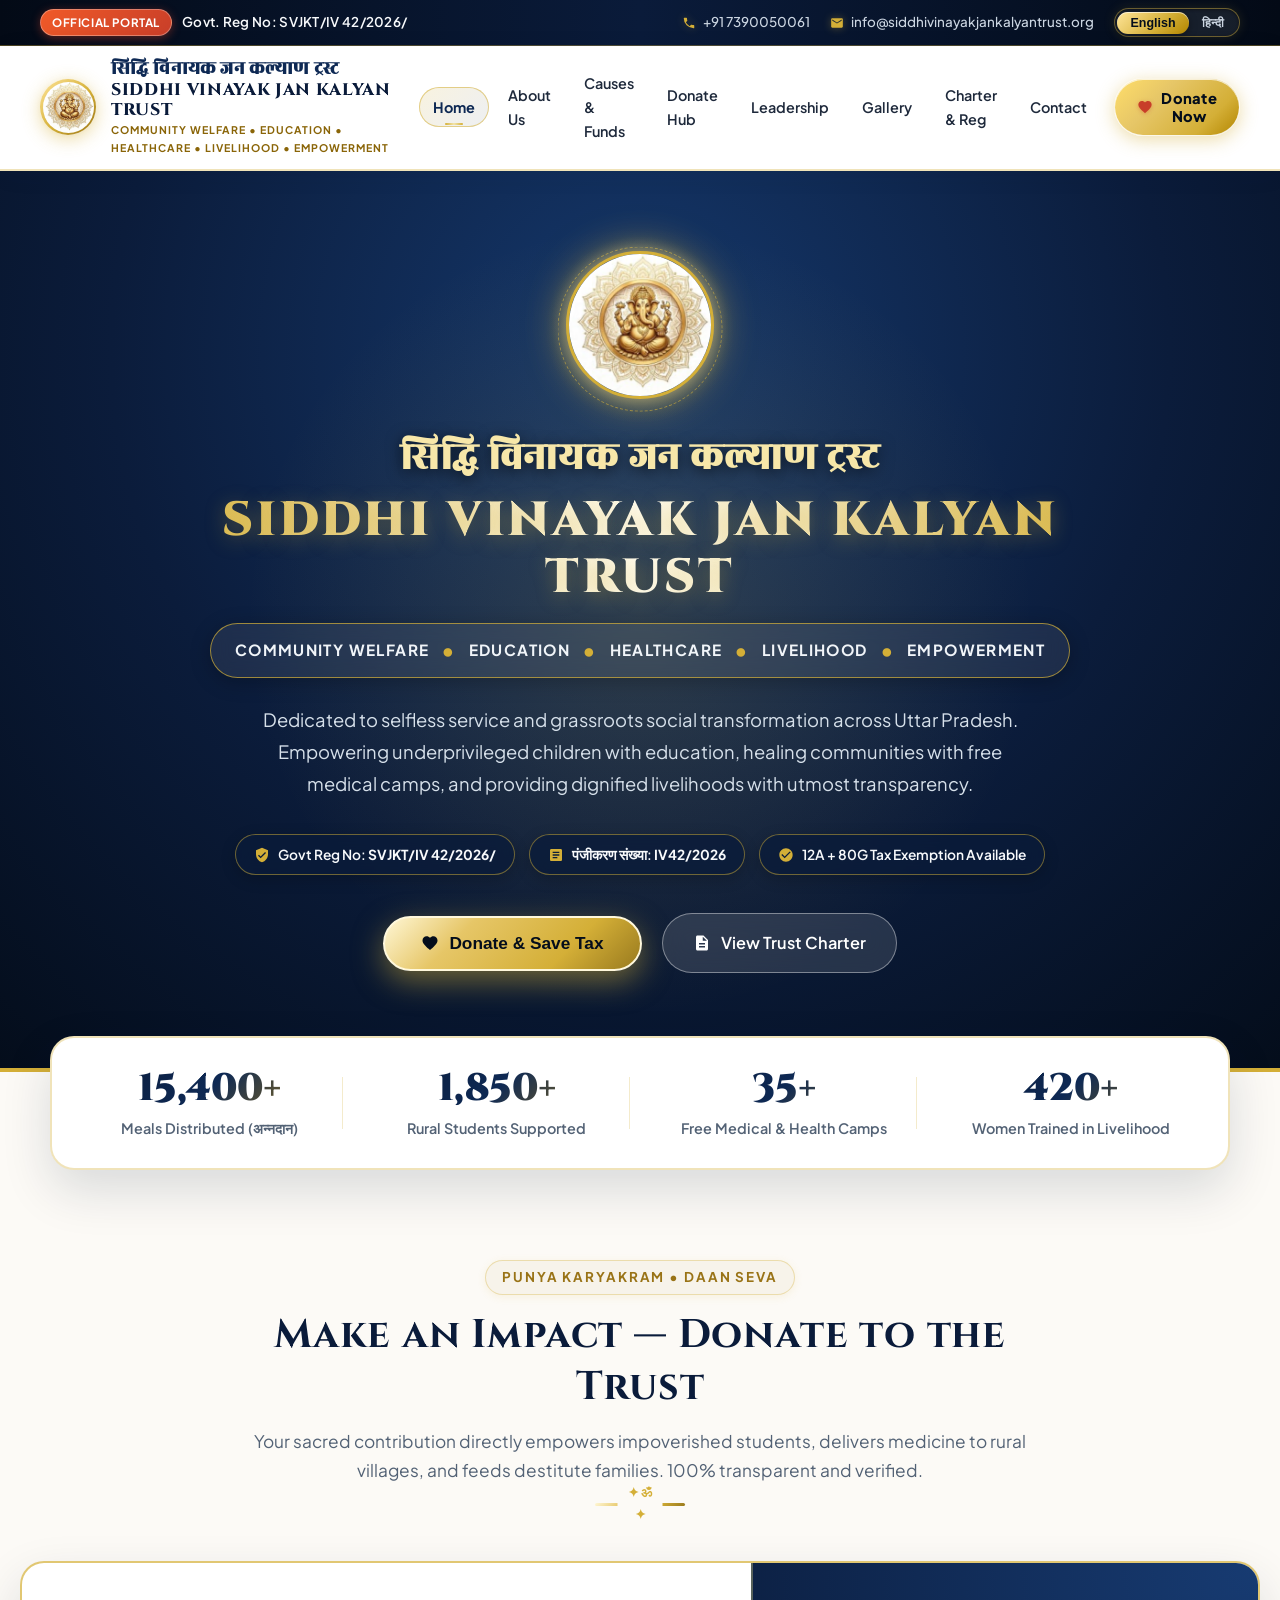
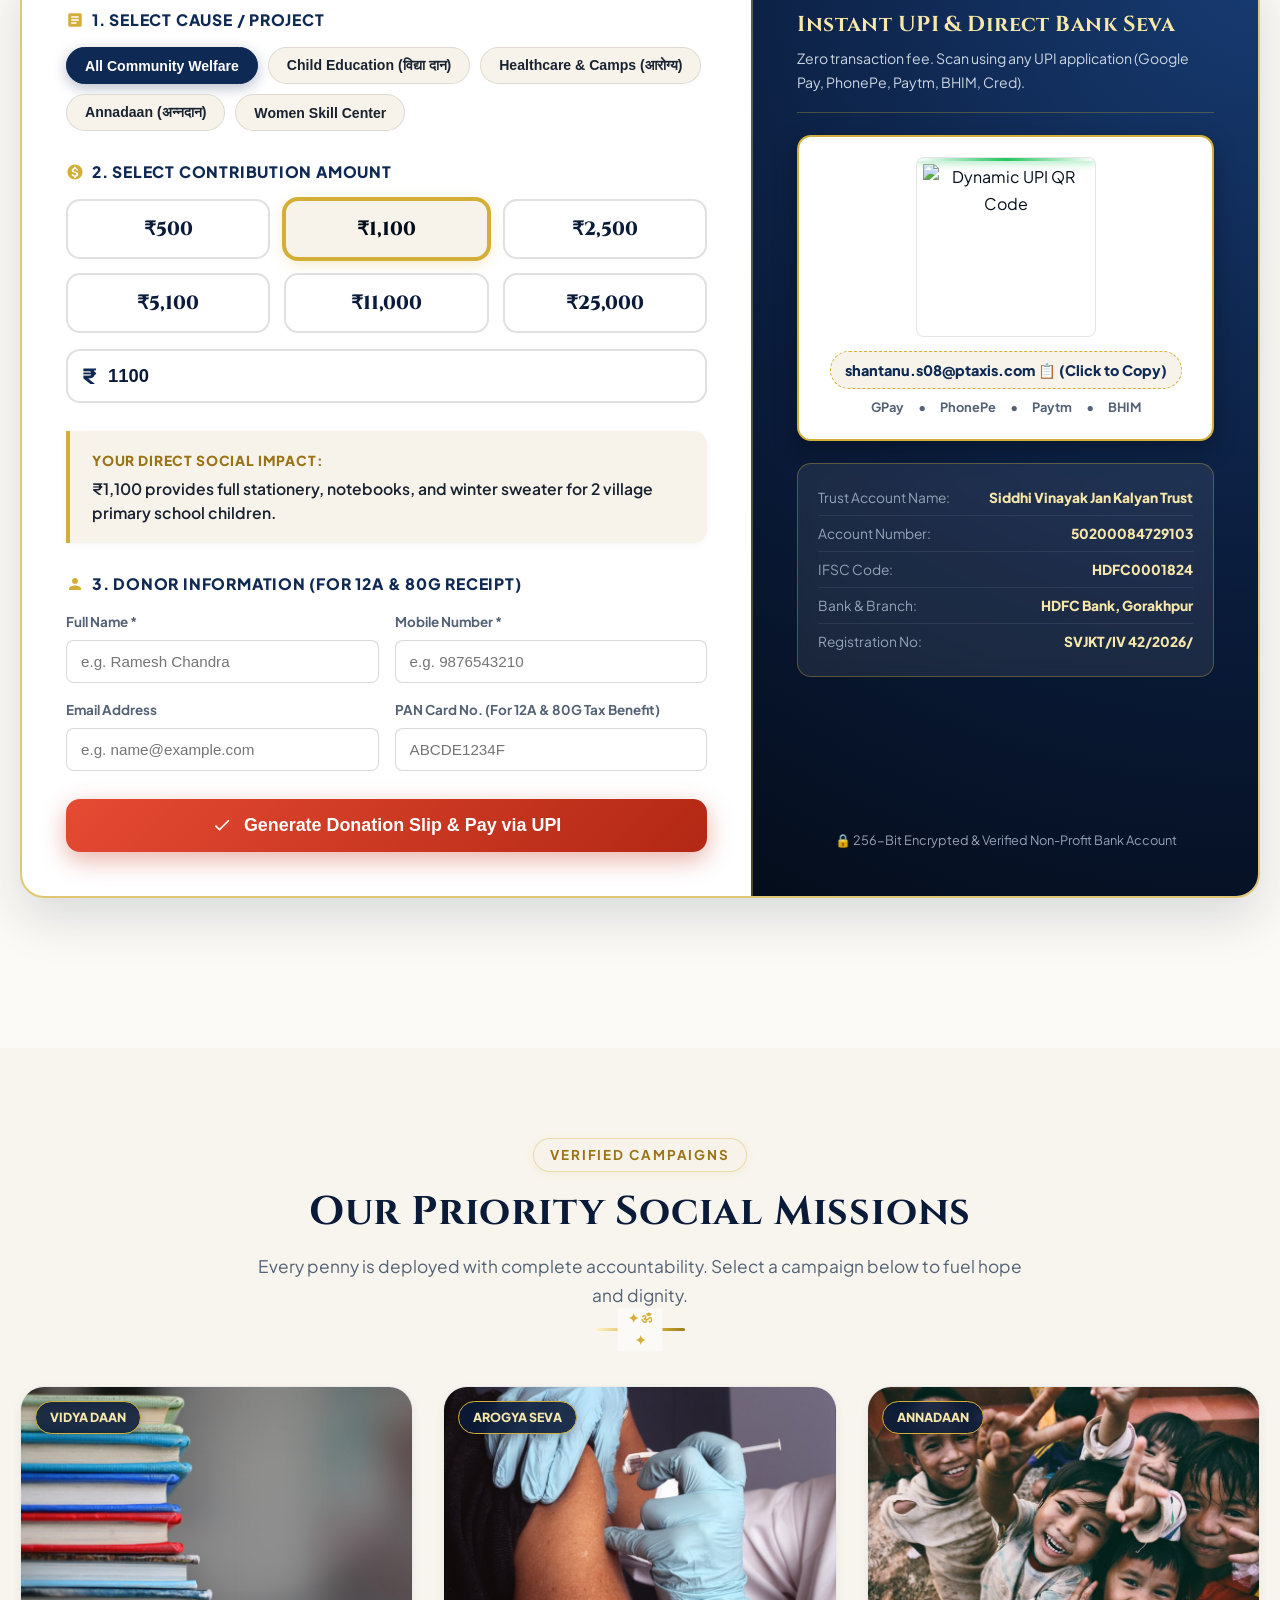
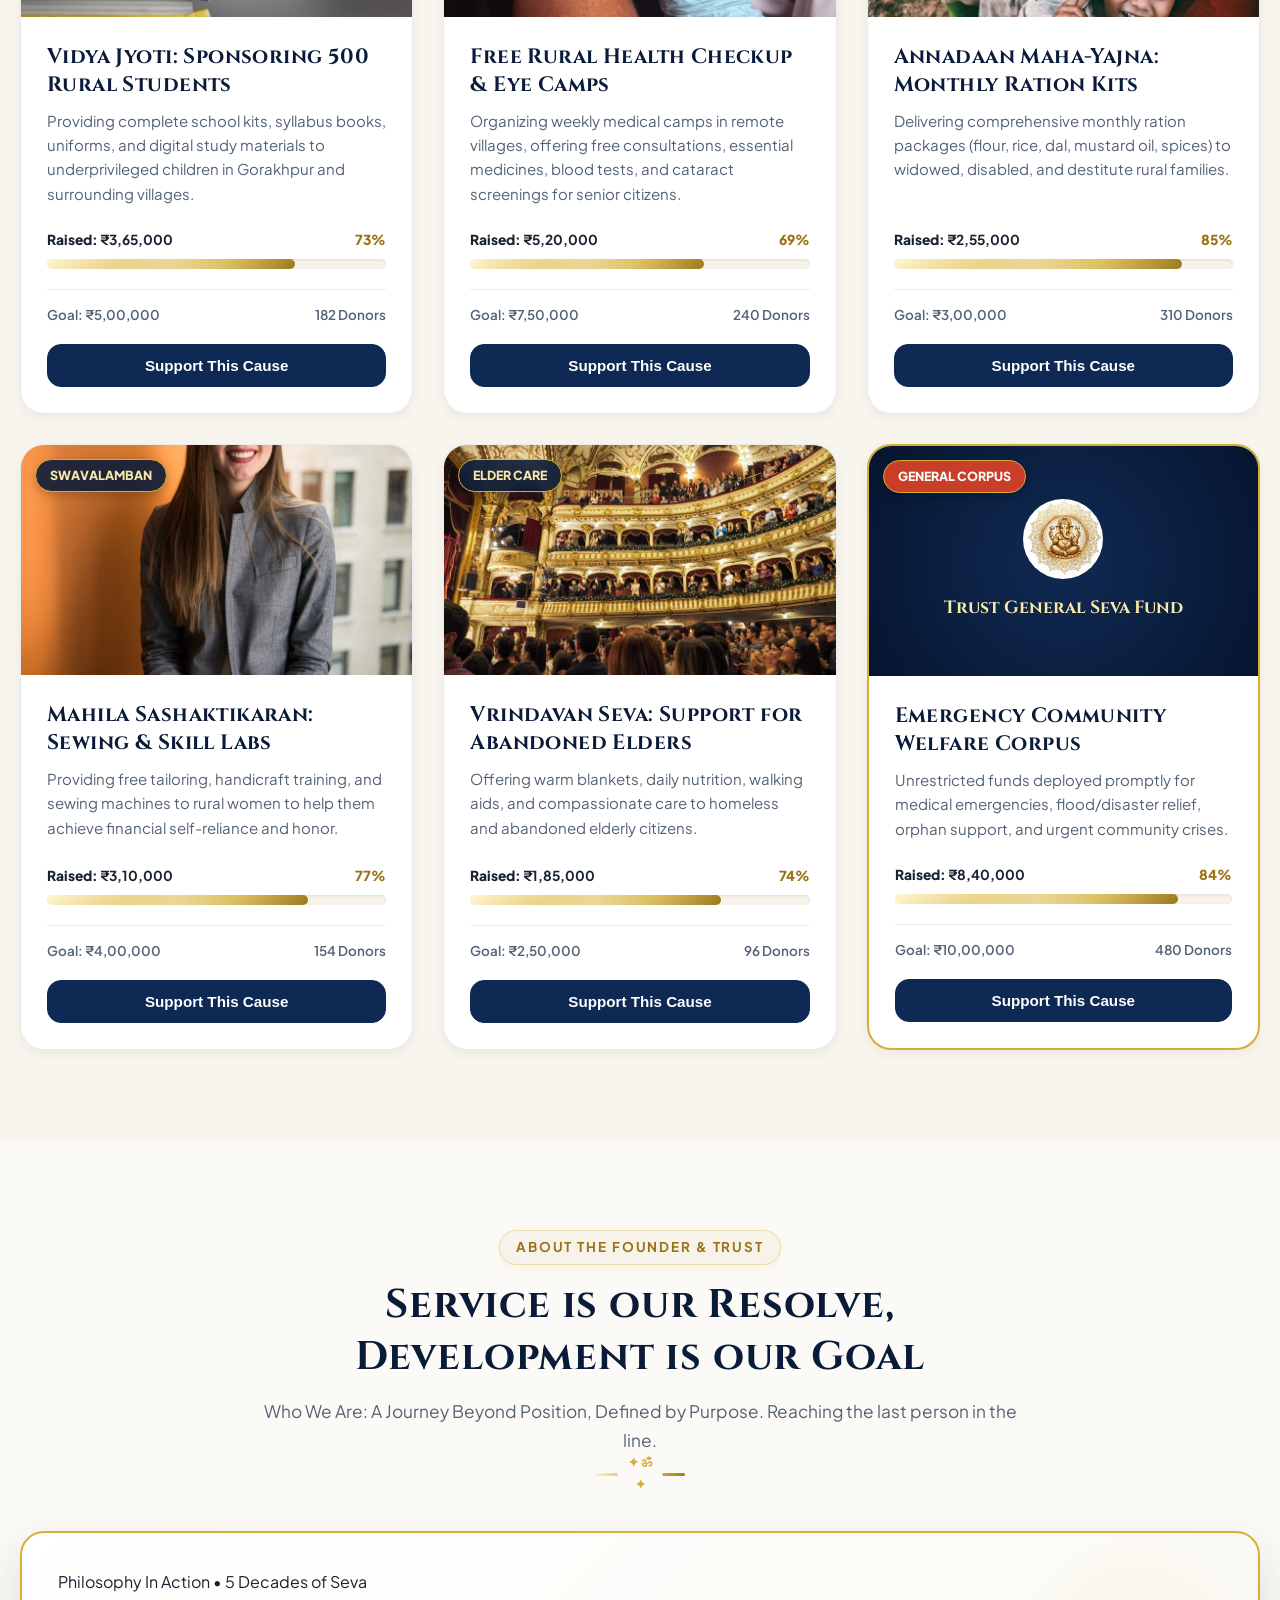
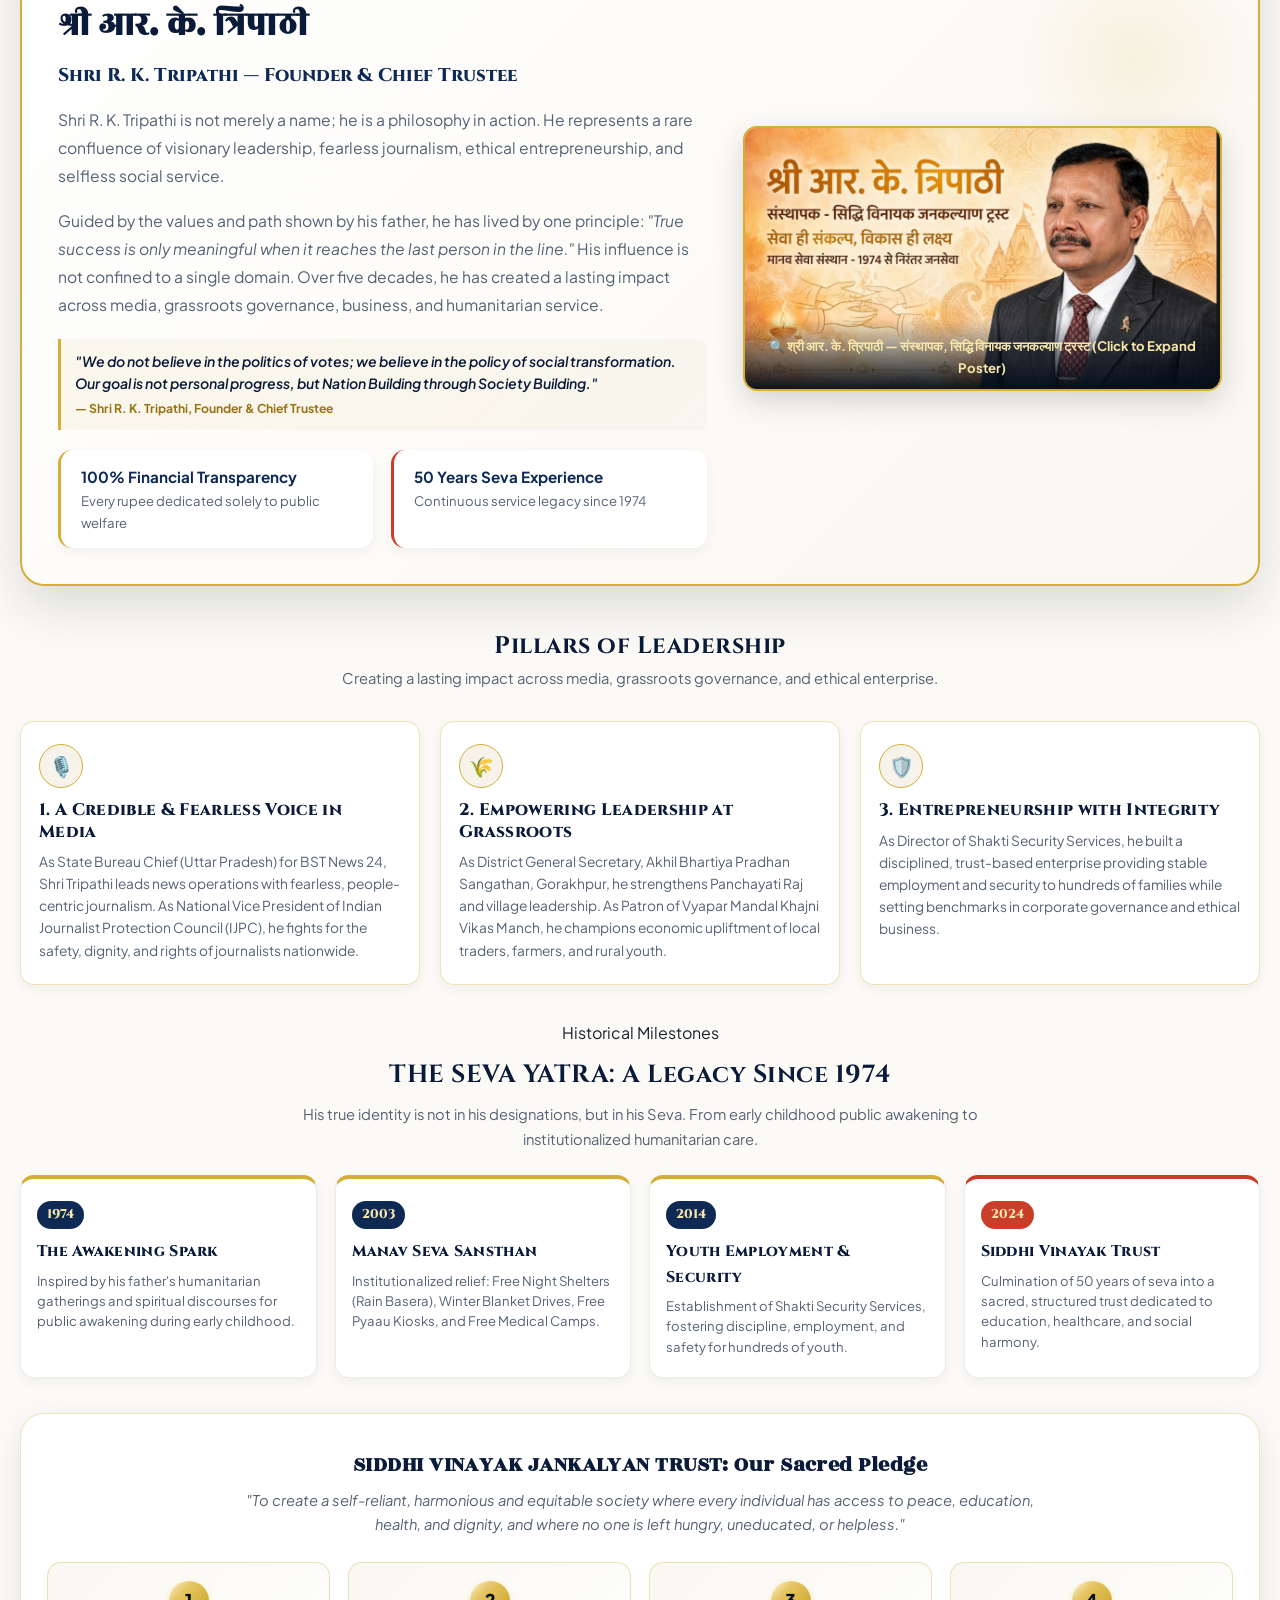
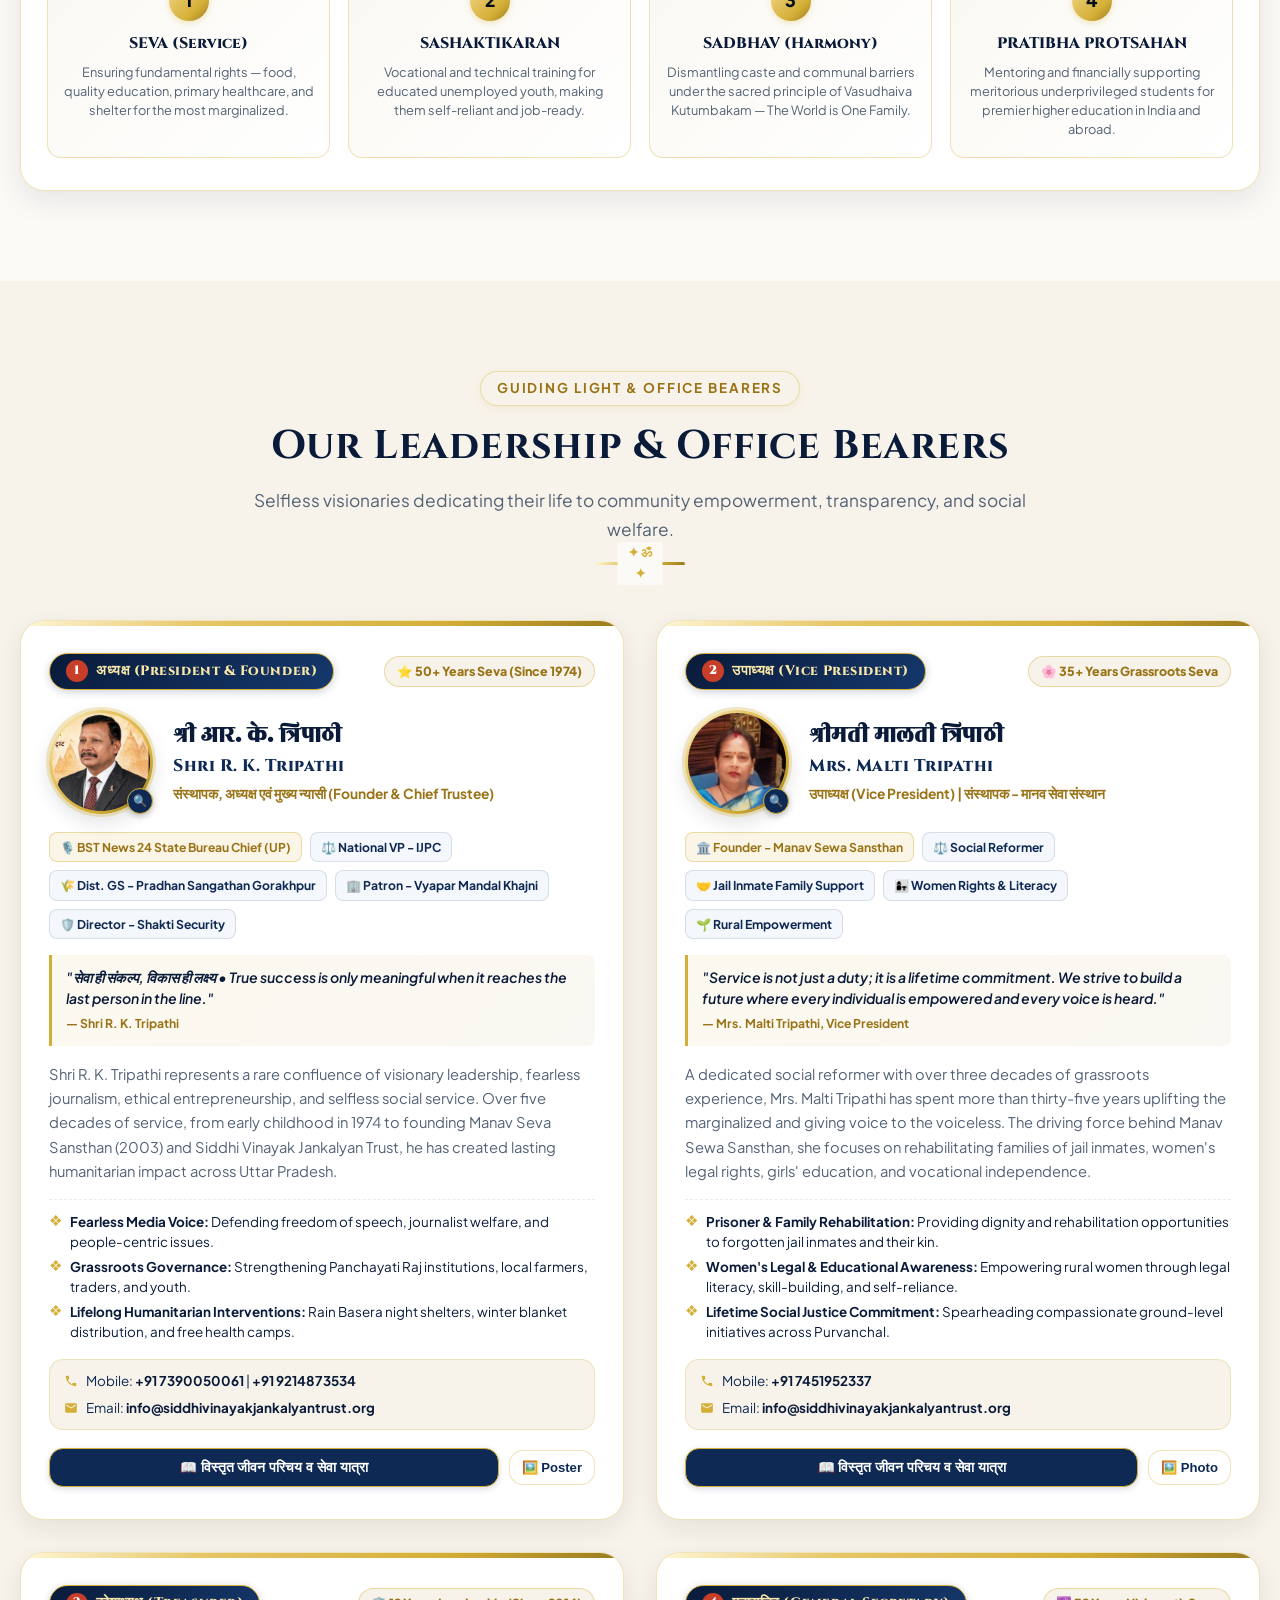
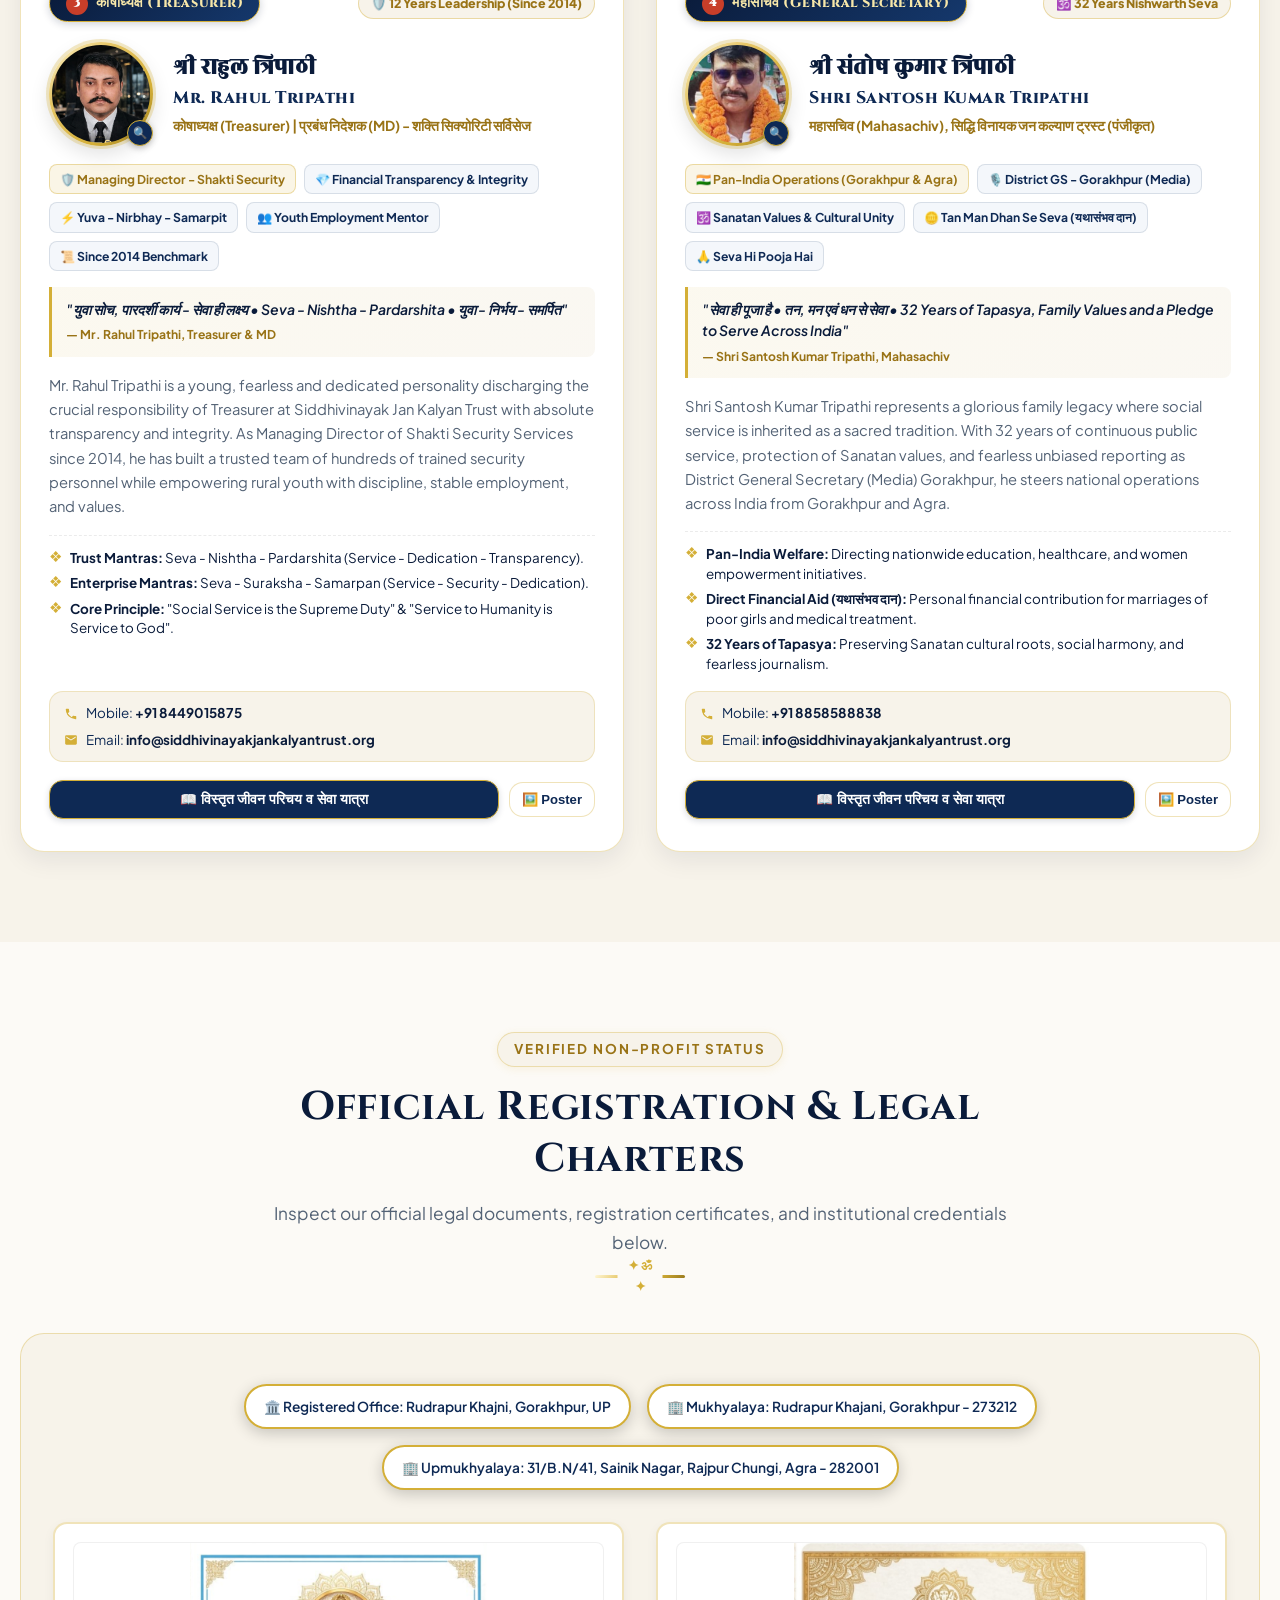
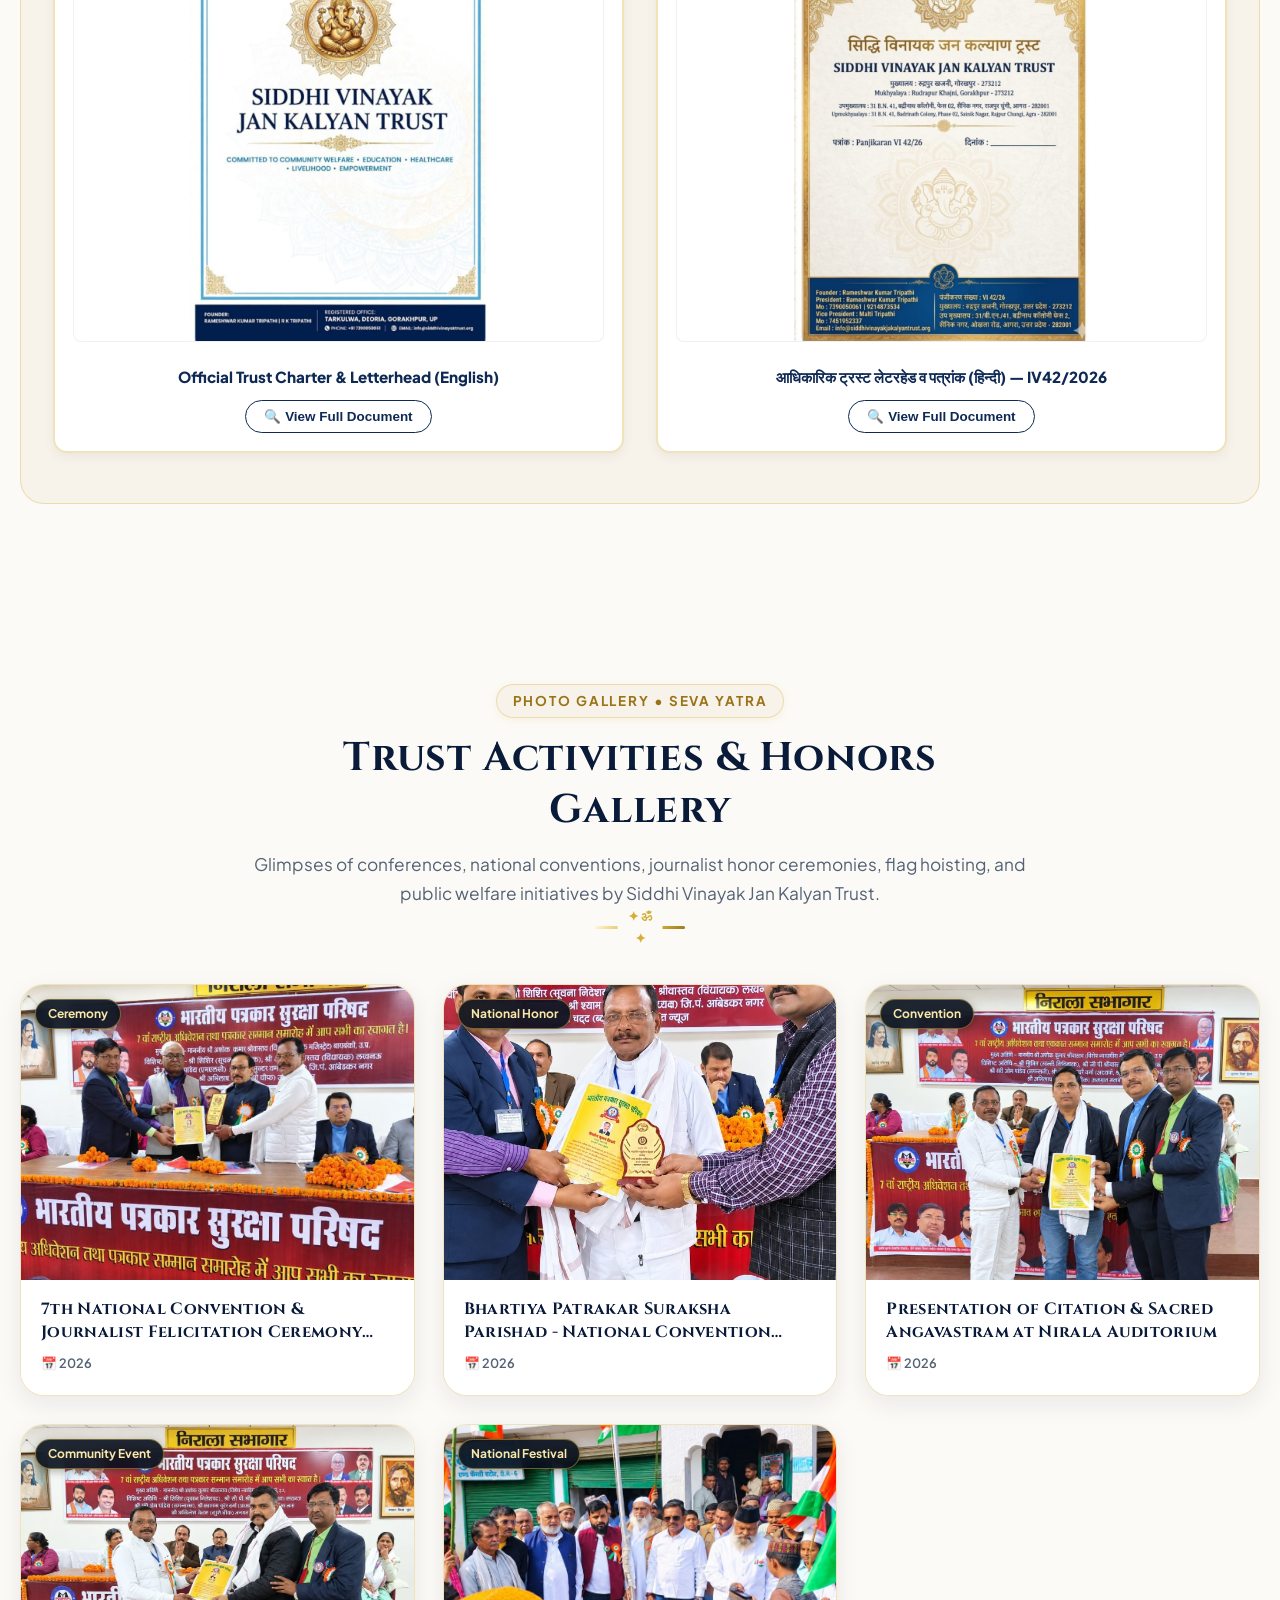
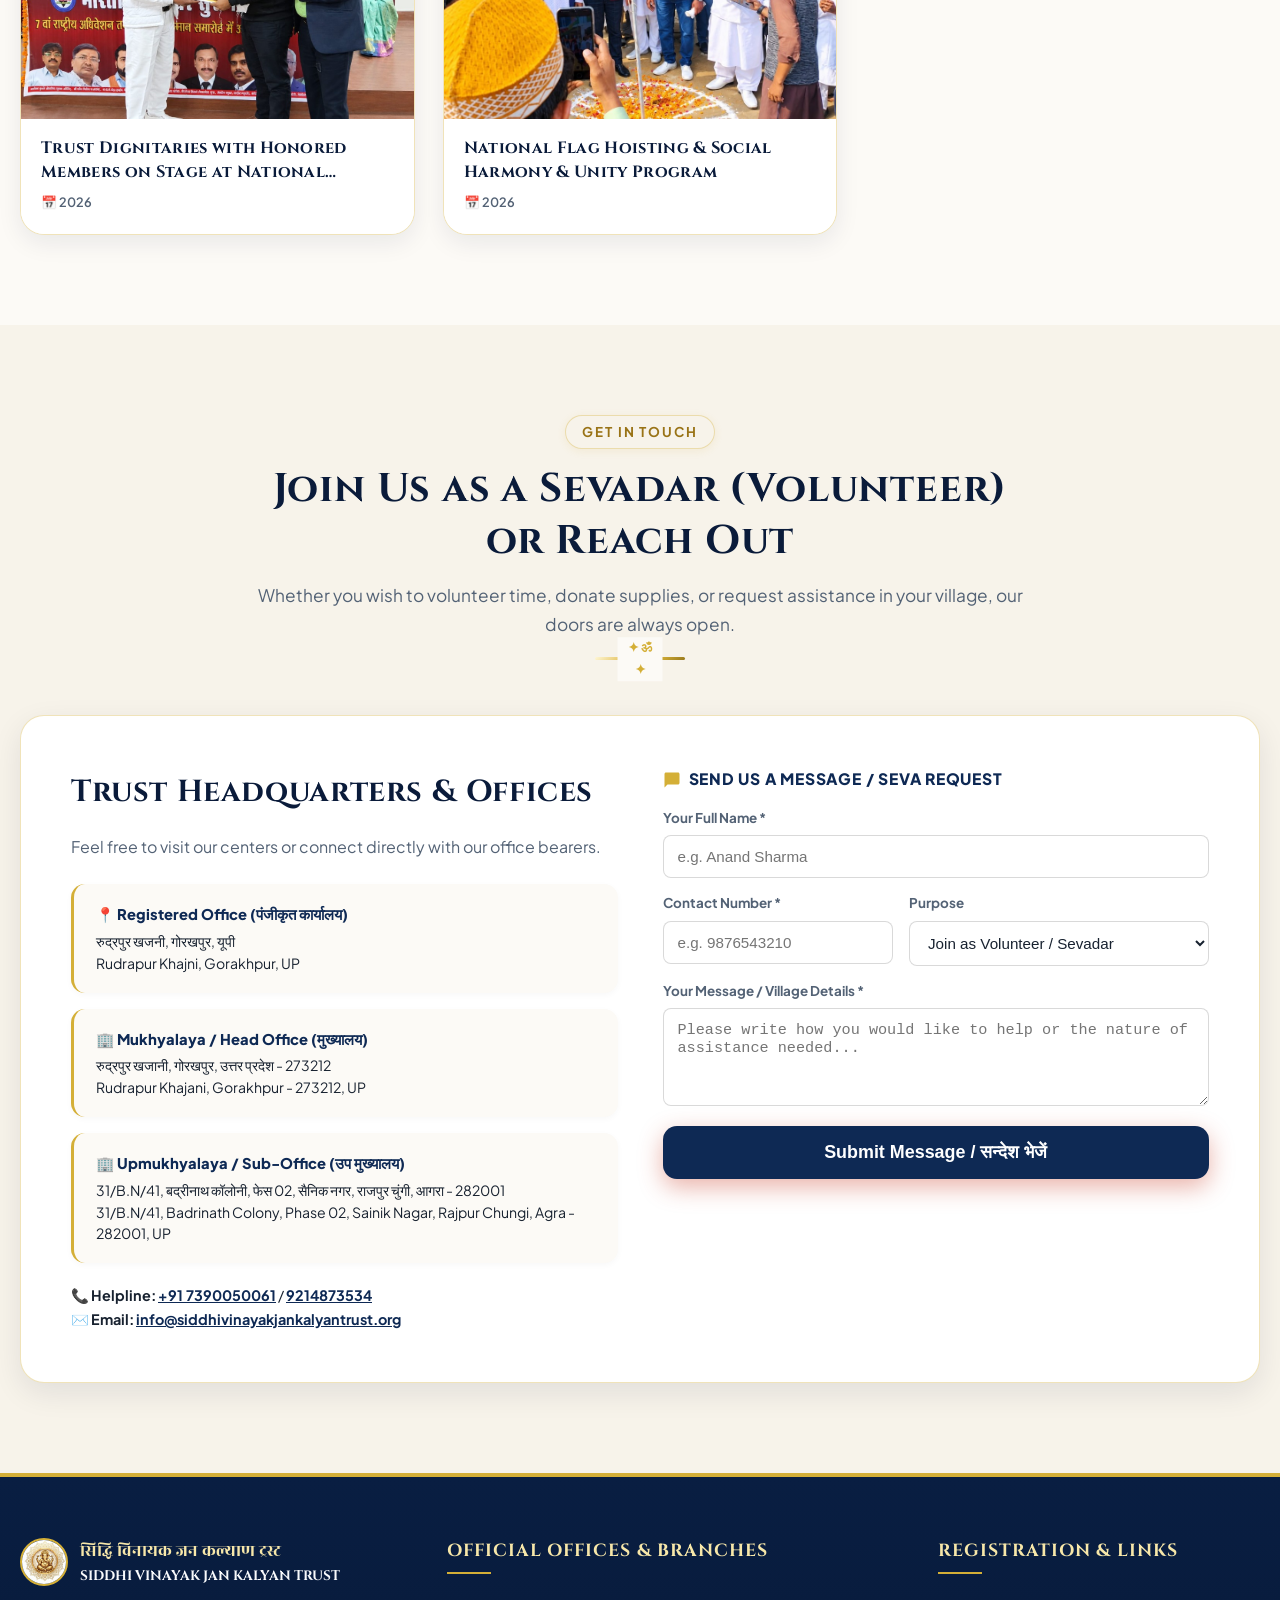
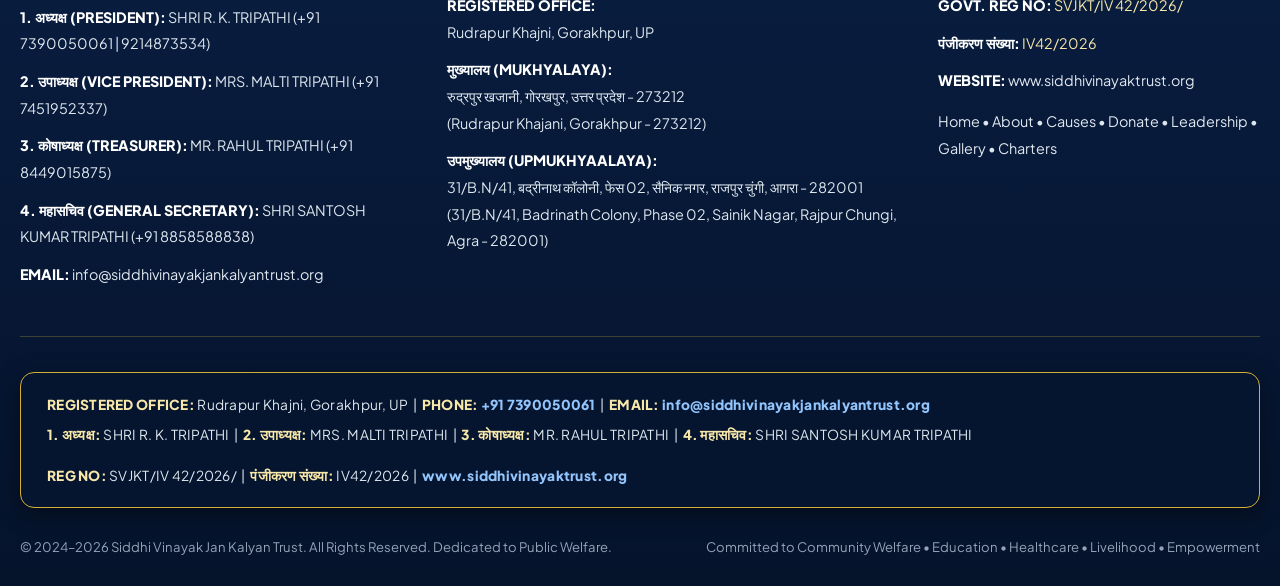
==== commit b255cc7a: "Add photo gallery section with 5 trust event photos and standalone admin.html for photo management" ====
--- a/index.html
+++ b/index.html
@@ -154,6 +154,13 @@
             </a>
           </li>
           <li>
+            <a href="#gallery" class="nav-link">
+              <span class="nav-link-icon" aria-hidden="true">🖼️</span>
+              <span class="nav-link-text" data-i18n="nav_gallery">Gallery</span>
+              <span class="nav-arrow" aria-hidden="true">›</span>
+            </a>
+          </li>
+          <li>
             <a href="#transparency" class="nav-link">
               <span class="nav-link-icon" aria-hidden="true">📜</span>
               <span class="nav-link-text" data-i18n="nav_transparency">Charter & Reg</span>
@@ -1145,6 +1152,80 @@
     </div>
   </section>
 
+  <!-- ================= PHOTO GALLERY (SEVA & SAMMAN) ================= -->
+  <section class="section" id="gallery">
+    <div class="section-container">
+      <div class="section-header">
+        <span class="section-subtitle-tag" data-i18n="gallery_badge">Photo Gallery • Seva Yatra</span>
+        <h2 class="section-title" data-i18n="gallery_title">Trust Activities & Honors Gallery</h2>
+        <p class="section-desc" data-i18n="gallery_desc">Glimpses of conferences, national conventions, journalist honor ceremonies, flag hoisting, and public welfare initiatives by Siddhi Vinayak Jan Kalyan Trust.</p>
+        <div class="gold-divider"></div>
+      </div>
+
+      <div class="gallery-grid" id="gallery-grid">
+        <article class="gallery-card" data-gallery-id="gal-1">
+          <div class="gallery-img-wrap" onclick="openDocModal('assets/gallery_1.jpg')" title="7वां राष्ट्रीय अधिवेशन तथा पत्रकार सम्मान समारोह — मुख्य अतिथि मंच">
+            <img src="assets/gallery_1.jpg" alt="7वां राष्ट्रीय अधिवेशन तथा पत्रकार सम्मान समारोह — मुख्य अतिथि मंच" class="gallery-img" loading="lazy">
+            <div class="gallery-overlay"><span class="gallery-zoom-badge">🔍 बड़ी तस्वीर देखें</span></div>
+            <span class="gallery-chip">राष्ट्रीय अधिवेशन</span>
+          </div>
+          <div class="gallery-info">
+            <h4 class="gallery-card-title">7वां राष्ट्रीय अधिवेशन तथा पत्रकार सम्मान समारोह — मुख्य अतिथि मंच</h4>
+            <span class="gallery-date">📅 निराला सभागार</span>
+          </div>
+        </article>
+
+        <article class="gallery-card" data-gallery-id="gal-2">
+          <div class="gallery-img-wrap" onclick="openDocModal('assets/gallery_2.jpg')" title="विशिष्ट सम्मान एवं प्रशस्ति पत्र अर्पण">
+            <img src="assets/gallery_2.jpg" alt="विशिष्ट सम्मान एवं प्रशस्ति पत्र अर्पण" class="gallery-img" loading="lazy">
+            <div class="gallery-overlay"><span class="gallery-zoom-badge">🔍 बड़ी तस्वीर देखें</span></div>
+            <span class="gallery-chip">सम्मान समारोह</span>
+          </div>
+          <div class="gallery-info">
+            <h4 class="gallery-card-title">विशिष्ट सम्मान एवं प्रशस्ति पत्र अर्पण — भारतीय पत्रकार सुरक्षा परिषद</h4>
+            <span class="gallery-date">📅 राष्ट्रीय सम्मेलन</span>
+          </div>
+        </article>
+
+        <article class="gallery-card" data-gallery-id="gal-3">
+          <div class="gallery-img-wrap" onclick="openDocModal('assets/gallery_3.jpg')" title="स्मृति चिह्न एवं अंगवस्त्र भेंट कार्यक्रम">
+            <img src="assets/gallery_3.jpg" alt="स्मृति चिह्न एवं अंगवस्त्र भेंट कार्यक्रम" class="gallery-img" loading="lazy">
+            <div class="gallery-overlay"><span class="gallery-zoom-badge">🔍 बड़ी तस्वीर देखें</span></div>
+            <span class="gallery-chip">पत्रकार सम्मान</span>
+          </div>
+          <div class="gallery-info">
+            <h4 class="gallery-card-title">स्मृति चिह्न एवं अंगवस्त्र भेंट — समाजसेवियों एवं पत्रकारों का सम्मान</h4>
+            <span class="gallery-date">📅 लखनऊ अधिवेशन</span>
+          </div>
+        </article>
+
+        <article class="gallery-card" data-gallery-id="gal-4">
+          <div class="gallery-img-wrap" onclick="openDocModal('assets/gallery_4.jpg')" title="ध्वजारोहण एवं राष्ट्रभक्ति उत्सव">
+            <img src="assets/gallery_4.jpg" alt="ध्वजारोहण एवं राष्ट्रभक्ति उत्सव" class="gallery-img" loading="lazy">
+            <div class="gallery-overlay"><span class="gallery-zoom-badge">🔍 बड़ी तस्वीर देखें</span></div>
+            <span class="gallery-chip">राष्ट्रीय पर्व</span>
+          </div>
+          <div class="gallery-info">
+            <h4 class="gallery-card-title">ध्वजारोहण एवं राष्ट्रभक्ति उत्सव — भारत माता की जय</h4>
+            <span class="gallery-date">📅 ट्रस्ट प्रांगण</span>
+          </div>
+        </article>
+
+        <article class="gallery-card" data-gallery-id="gal-5">
+          <div class="gallery-img-wrap" onclick="openDocModal('assets/gallery_5.jpg')" title="सामूहिक विचार-मंथन एवं समाज कल्याण बैठक">
+            <img src="assets/gallery_5.jpg" alt="सामूहिक विचार-मंथन एवं समाज कल्याण बैठक" class="gallery-img" loading="lazy">
+            <div class="gallery-overlay"><span class="gallery-zoom-badge">🔍 बड़ी तस्वीर देखें</span></div>
+            <span class="gallery-chip">विचार गोष्ठी</span>
+          </div>
+          <div class="gallery-info">
+            <h4 class="gallery-card-title">सामूहिक विचार-मंथन एवं समाज कल्याण बैठक</h4>
+            <span class="gallery-date">📅 ट्रस्ट सभा कक्ष</span>
+          </div>
+        </article>
+      </div>
+    </div>
+  </section>
+
   <!-- ================= VOLUNTEER & COMMUNITY INQUIRY ================= -->
   <section class="section" id="contact" style="background-color: var(--bg-sand);">
     <div class="section-container">
@@ -1276,7 +1357,7 @@
             <li><strong>पंजीकरण संख्या:</strong> <span style="color:var(--gold-light);">IV42/2026</span></li>
             <li><strong>WEBSITE:</strong> <a href="https://www.siddhivinayaktrust.org" target="_blank">www.siddhivinayaktrust.org</a></li>
             <li style="margin-top: 14px;">
-              <a href="#home">Home</a> • <a href="#about">About</a> • <a href="#causes">Causes</a> • <a href="#donate">Donate</a> • <a href="#leadership">Leadership</a> • <a href="#transparency">Charters</a>
+              <a href="#home">Home</a> • <a href="#about">About</a> • <a href="#causes">Causes</a> • <a href="#donate">Donate</a> • <a href="#leadership">Leadership</a> • <a href="#gallery">Gallery</a> • <a href="#transparency">Charters</a>
             </li>
           </ul>
         </div>
--- a/styles.css
+++ b/styles.css
@@ -121,13 +121,14 @@
    TOP BAR (ANNOUNCEMENT & LANGUAGE SWITCHER)
    ========================================================================== */
 .top-bar {
-  background: var(--navy-deep);
-  color: #DDE6ED;
-  font-size: 0.85rem;
-  padding: 9px 0;
-  border-bottom: 1px solid rgba(212, 175, 55, 0.25);
+  background: linear-gradient(90deg, #030A16 0%, #0A1B3A 50%, #030A16 100%);
+  color: #E2E8F0;
+  font-size: 0.84rem;
+  padding: 8px 0;
+  border-bottom: 1px solid rgba(212, 175, 55, 0.35);
   position: relative;
   z-index: 102;
+  box-shadow: 0 1px 8px rgba(0, 0, 0, 0.3);
 }
 
 .top-bar-inner {
@@ -148,37 +149,46 @@
 }
 
 .top-badge {
-  background: var(--vermilion-gradient);
+  background: linear-gradient(135deg, #F05A28 0%, #C83E29 100%);
   color: #FFF;
   font-size: 0.72rem;
   font-weight: 700;
   text-transform: uppercase;
-  padding: 3px 10px;
+  padding: 3px 11px;
   border-radius: var(--radius-full);
   letter-spacing: 0.6px;
-  box-shadow: 0 2px 8px rgba(200, 62, 41, 0.4);
+  box-shadow: 0 2px 10px rgba(200, 62, 41, 0.45);
+  border: 1px solid rgba(255, 255, 255, 0.3);
   animation: pulse-badge 2.4s infinite ease-in-out;
+}
+
+.top-alert-text {
+  color: #F8FAFC;
+  font-weight: 600;
+  letter-spacing: 0.3px;
+  font-size: 0.84rem;
 }
 
 @keyframes pulse-badge {
   0%, 100% { opacity: 1; transform: scale(1); }
-  50% { opacity: 0.85; transform: scale(0.96); }
+  50% { opacity: 0.88; transform: scale(0.96); }
 }
 
 .top-contacts {
   display: flex;
   align-items: center;
-  gap: 18px;
+  gap: 20px;
 }
 
 .top-contact-link {
-  color: #C5D3E8;
+  color: #CBD5E1;
   text-decoration: none;
   display: inline-flex;
   align-items: center;
-  gap: 6px;
+  gap: 7px;
   transition: all var(--transition-fast);
   font-size: 0.84rem;
+  font-weight: 500;
 }
 
 .top-contact-link:hover {
@@ -188,23 +198,24 @@
 
 .top-contact-link svg {
   color: var(--gold-primary);
+  filter: drop-shadow(0 0 4px rgba(212, 175, 55, 0.4));
 }
 
 /* Language Toggle Switcher */
 .lang-switcher {
   display: inline-flex;
-  background: rgba(255, 255, 255, 0.12);
-  border: 1px solid var(--border-gold);
+  background: rgba(255, 255, 255, 0.08);
+  border: 1px solid rgba(212, 175, 55, 0.45);
   border-radius: var(--radius-full);
-  padding: 2px;
-  box-shadow: inset 0 1px 3px rgba(0,0,0,0.3);
+  padding: 2.5px;
+  box-shadow: inset 0 1px 3px rgba(0, 0, 0, 0.4), 0 0 12px rgba(212, 175, 55, 0.15);
 }
 
 .lang-btn {
   background: transparent;
   border: none;
   color: #CBD5E1;
-  padding: 4px 12px;
+  padding: 4px 13px;
   font-size: 0.78rem;
   font-weight: 600;
   border-radius: var(--radius-full);
@@ -213,10 +224,10 @@
 }
 
 .lang-btn.active {
-  background: var(--gold-gradient);
-  color: var(--navy-deep);
+  background: linear-gradient(135deg, #FFE599 0%, #D4AF37 60%, #B38600 100%);
+  color: #040D1B;
   font-weight: 800;
-  box-shadow: 0 2px 6px rgba(0,0,0,0.25);
+  box-shadow: 0 2px 8px rgba(0, 0, 0, 0.35), inset 0 1px 0 rgba(255, 255, 255, 0.6);
 }
 
 /* ==========================================================================
@@ -226,18 +237,18 @@
   position: sticky;
   top: 0;
   z-index: 1000;
-  background: rgba(255, 255, 255, 0.94);
-  backdrop-filter: blur(18px);
-  -webkit-backdrop-filter: blur(18px);
-  border-bottom: 2px solid var(--gold-primary);
-  box-shadow: 0 4px 25px rgba(10, 27, 58, 0.08);
-  transition: all var(--transition-smooth);
+  background: rgba(255, 255, 255, 0.97);
+  backdrop-filter: blur(20px);
+  -webkit-backdrop-filter: blur(20px);
+  border-bottom: 2px solid rgba(212, 175, 55, 0.35);
+  box-shadow: 0 4px 24px -2px rgba(10, 27, 58, 0.08), 0 1px 3px rgba(0, 0, 0, 0.03);
+  transition: all 0.35s cubic-bezier(0.16, 1, 0.3, 1);
 }
 
 .main-header.scrolled {
-  background: rgba(255, 255, 255, 0.98);
+  background: rgba(255, 255, 255, 0.99);
   box-shadow: 0 10px 32px rgba(10, 27, 58, 0.12), 0 2px 0 var(--gold-primary);
-  border-bottom-color: var(--gold-vibrant);
+  border-bottom-color: var(--gold-primary);
 }
 
 .navbar {
@@ -247,7 +258,7 @@
   display: flex;
   justify-content: space-between;
   align-items: center;
-  transition: padding var(--transition-fast);
+  transition: padding 0.3s ease;
 }
 
 .main-header.scrolled .navbar {
@@ -257,7 +268,7 @@
 .brand-link {
   display: flex;
   align-items: center;
-  gap: 16px;
+  gap: 15px;
   text-decoration: none;
   color: inherit;
   transition: transform var(--transition-fast);
@@ -269,11 +280,11 @@
 
 .brand-logo-wrap {
   position: relative;
-  width: 60px;
-  height: 60px;
+  width: 56px;
+  height: 56px;
   border-radius: 50%;
-  padding: 3px;
-  background: var(--gold-gradient);
+  padding: 2.5px;
+  background: linear-gradient(135deg, #FFE599 0%, #D4AF37 55%, #997316 100%);
   box-shadow: 0 4px 18px rgba(212, 175, 55, 0.45);
   display: flex;
   align-items: center;
@@ -326,38 +337,39 @@
 
 .brand-title-hi {
   font-family: 'Rozha One', 'Noto Sans Devanagari', serif;
-  font-size: 1.15rem;
+  font-size: 1.16rem;
   color: var(--navy-royal);
-  line-height: 1.2;
-  font-weight: 600;
-  letter-spacing: 0.5px;
+  line-height: 1.18;
+  font-weight: 700;
+  letter-spacing: 0.4px;
   transition: font-size var(--transition-fast);
 }
 
 .brand-title-en {
   font-family: 'Cinzel', serif;
-  font-size: 1.22rem;
+  font-size: 1.05rem;
   font-weight: 800;
-  color: var(--navy-dark);
+  color: #0A1B3A;
   letter-spacing: 0.04em;
   line-height: 1.2;
   transition: font-size var(--transition-fast);
 }
 
 .main-header.scrolled .brand-title-hi {
-  font-size: 1.05rem;
+  font-size: 1.04rem;
 }
 
 .main-header.scrolled .brand-title-en {
-  font-size: 1.12rem;
+  font-size: 0.96rem;
 }
 
 .brand-tagline {
-  font-size: 0.69rem;
-  color: var(--gold-dark);
+  font-size: 0.66rem;
+  color: #8A6508;
   font-weight: 700;
-  letter-spacing: 0.8px;
+  letter-spacing: 1px;
   text-transform: uppercase;
+  margin-top: 1px;
 }
 
 /* Nav Drawer (Desktop defaults) */
@@ -378,7 +390,7 @@
 .nav-menu {
   display: flex;
   align-items: center;
-  gap: 4px;
+  gap: 5px;
   list-style: none;
   margin: 0;
   padding: 0;
@@ -386,16 +398,17 @@
 
 .nav-link {
   text-decoration: none;
-  font-weight: 700;
-  font-size: 0.92rem;
-  color: var(--navy-dark);
+  font-family: 'Plus Jakarta Sans', sans-serif;
+  font-weight: 600;
+  font-size: 0.90rem;
+  color: #1E293B;
   position: relative;
   padding: 8px 14px;
-  border-radius: var(--radius-full);
+  border-radius: 20px;
   display: inline-flex;
   align-items: center;
   gap: 6px;
-  transition: all var(--transition-fast);
+  transition: all 0.25s cubic-bezier(0.16, 1, 0.3, 1);
 }
 
 .nav-link-icon, .nav-arrow {
@@ -410,48 +423,51 @@
 
 .nav-link.active {
   color: var(--navy-royal);
-  background: rgba(14, 41, 84, 0.07);
-  box-shadow: inset 0 0 0 1.5px rgba(212, 175, 55, 0.5);
-  font-weight: 800;
-}
-
+  background: linear-gradient(135deg, rgba(212, 175, 55, 0.16) 0%, rgba(14, 41, 84, 0.07) 100%);
+  box-shadow: inset 0 0 0 1px rgba(212, 175, 55, 0.55);
+  font-weight: 700;
+}
+
+/* Elegant gold bottom beam indicator */
 .nav-link::after {
   content: '';
   position: absolute;
-  bottom: 3px;
+  bottom: 2px;
   left: 50%;
-  transform: translateX(-50%);
-  width: 5px;
-  height: 5px;
-  border-radius: 50%;
-  background: var(--gold-primary);
-  opacity: 0;
-  transition: opacity var(--transition-fast);
-}
-
+  transform: translateX(-50%) scaleX(0);
+  width: 18px;
+  height: 2.5px;
+  border-radius: 2px;
+  background: linear-gradient(90deg, #D4AF37, #F3E5AB, #D4AF37);
+  transition: transform 0.25s cubic-bezier(0.16, 1, 0.3, 1);
+}
+
+.nav-link:hover::after,
 .nav-link.active::after {
-  opacity: 1;
-}
-
-/* Donate Now Button in Navigation */
+  transform: translateX(-50%) scaleX(1);
+}
+
+/* Donate Now Button in Navigation - Royal Crown Styling */
 .btn-donate-nav {
   display: inline-flex;
   align-items: center;
   gap: 8px;
-  background: linear-gradient(135deg, #FFE599 0%, #E6C667 30%, #D4AF37 70%, #997316 100%);
+  background: linear-gradient(135deg, #FFDE6A 0%, #E6C667 35%, #D4AF37 75%, #B38600 100%);
   color: #040D1B;
+  font-family: 'Plus Jakarta Sans', sans-serif;
   font-weight: 800;
   font-size: 0.92rem;
+  letter-spacing: 0.02em;
   padding: 10px 22px;
   border-radius: var(--radius-full);
   text-decoration: none;
-  box-shadow: 0 4px 18px rgba(212, 175, 55, 0.45);
-  transition: all var(--transition-fast);
+  box-shadow: 0 4px 18px rgba(212, 175, 55, 0.42), inset 0 1px 0 rgba(255, 255, 255, 0.75);
+  transition: all 0.28s cubic-bezier(0.16, 1, 0.3, 1);
   border: 1px solid rgba(255, 255, 255, 0.85);
   cursor: pointer;
   position: relative;
   overflow: hidden;
-  margin-left: 6px;
+  margin-left: 8px;
 }
 
 .btn-donate-nav::after {
@@ -461,7 +477,7 @@
   left: -100%;
   width: 100%;
   height: 100%;
-  background: linear-gradient(90deg, transparent, rgba(255, 255, 255, 0.45), transparent);
+  background: linear-gradient(90deg, transparent, rgba(255, 255, 255, 0.5), transparent);
   animation: shimmer-sweep 3.5s infinite;
 }
 
@@ -471,22 +487,23 @@
 }
 
 .heart-pulse-icon {
-  color: var(--vermilion);
+  color: #C83E29;
+  filter: drop-shadow(0 1px 2px rgba(200, 62, 41, 0.35));
   animation: heart-pulse 2.2s infinite ease-in-out;
   flex-shrink: 0;
 }
 
 @keyframes heart-pulse {
   0%, 100% { transform: scale(1); }
-  14% { transform: scale(1.22); }
+  14% { transform: scale(1.24); }
   28% { transform: scale(1); }
   42% { transform: scale(1.18); }
   70% { transform: scale(1); }
 }
 
 .btn-donate-nav:hover {
-  transform: translateY(-2px) scale(1.03);
-  box-shadow: 0 8px 25px rgba(212, 175, 55, 0.7);
+  transform: translateY(-2px) scale(1.04);
+  box-shadow: 0 8px 26px rgba(212, 175, 55, 0.65), 0 0 0 3px rgba(212, 175, 55, 0.25);
   background: linear-gradient(135deg, #FFF0B3 0%, #FFDF73 40%, #D4AF37 80%, #B38600 100%);
 }
 
@@ -2319,6 +2336,131 @@
 .btn-view-doc:hover {
   background: var(--navy-royal);
   color: #FFF;
+}
+
+/* ==========================================================================
+   PHOTO GALLERY SECTION (SERVICE & AWARDS)
+   ========================================================================== */
+.gallery-grid {
+  display: grid;
+  grid-template-columns: repeat(3, 1fr);
+  gap: 28px;
+  margin-top: 35px;
+}
+
+.gallery-card {
+  background: #FFFFFF;
+  border-radius: var(--radius-lg);
+  overflow: hidden;
+  border: 1.5px solid rgba(212, 175, 55, 0.35);
+  box-shadow: 0 8px 24px rgba(10, 27, 58, 0.08);
+  transition: all 0.35s cubic-bezier(0.16, 1, 0.3, 1);
+  display: flex;
+  flex-direction: column;
+  position: relative;
+}
+
+.gallery-card:hover {
+  transform: translateY(-6px);
+  box-shadow: 0 16px 36px rgba(10, 27, 58, 0.16), 0 0 0 2px rgba(212, 175, 55, 0.6);
+  border-color: var(--gold-primary);
+}
+
+.gallery-img-wrap {
+  position: relative;
+  width: 100%;
+  aspect-ratio: 4/3;
+  overflow: hidden;
+  background: var(--navy-deep);
+  cursor: pointer;
+}
+
+.gallery-img {
+  width: 100%;
+  height: 100%;
+  object-fit: cover;
+  transition: transform 0.5s cubic-bezier(0.16, 1, 0.3, 1);
+  display: block;
+}
+
+.gallery-card:hover .gallery-img {
+  transform: scale(1.08);
+}
+
+.gallery-overlay {
+  position: absolute;
+  inset: 0;
+  background: linear-gradient(180deg, rgba(4, 13, 27, 0.1) 0%, rgba(4, 13, 27, 0.75) 100%);
+  display: flex;
+  align-items: center;
+  justify-content: center;
+  opacity: 0;
+  transition: opacity 0.3s ease;
+}
+
+.gallery-card:hover .gallery-overlay {
+  opacity: 1;
+}
+
+.gallery-zoom-badge {
+  background: linear-gradient(135deg, #FFE599, #D4AF37 60%, #997316);
+  color: #040D1B;
+  font-weight: 800;
+  font-size: 0.86rem;
+  padding: 8px 18px;
+  border-radius: var(--radius-full);
+  box-shadow: 0 4px 16px rgba(0, 0, 0, 0.4);
+  transform: translateY(12px);
+  transition: transform 0.3s ease;
+  letter-spacing: 0.3px;
+}
+
+.gallery-card:hover .gallery-zoom-badge {
+  transform: translateY(0);
+}
+
+.gallery-chip {
+  position: absolute;
+  top: 14px;
+  left: 14px;
+  background: rgba(4, 13, 27, 0.88);
+  color: var(--gold-light);
+  font-size: 0.75rem;
+  font-weight: 700;
+  padding: 4px 12px;
+  border-radius: var(--radius-full);
+  border: 1px solid rgba(212, 175, 55, 0.5);
+  backdrop-filter: blur(8px);
+  -webkit-backdrop-filter: blur(8px);
+  z-index: 2;
+  box-shadow: 0 2px 8px rgba(0, 0, 0, 0.3);
+}
+
+.gallery-info {
+  padding: 18px 20px 20px;
+  display: flex;
+  flex-direction: column;
+  flex-grow: 1;
+  justify-content: space-between;
+  background: #FFFFFF;
+}
+
+.gallery-card-title {
+  font-size: 1.02rem;
+  font-weight: 700;
+  color: var(--navy-dark);
+  line-height: 1.45;
+  margin-bottom: 8px;
+  display: -webkit-box;
+  -webkit-line-clamp: 2;
+  -webkit-box-orient: vertical;
+  overflow: hidden;
+}
+
+.gallery-date {
+  font-size: 0.8rem;
+  color: var(--text-muted);
+  font-weight: 600;
 }
 
 /* ==========================================================================
@@ -3947,6 +4089,10 @@
 
 /* Specific Responsive Breakpoints for Leadership & About Sections */
 @media (max-width: 992px) {
+  .gallery-grid {
+    grid-template-columns: repeat(2, 1fr);
+    gap: 22px;
+  }
   .leadership-grid {
     grid-template-columns: 1fr;
     gap: 24px;
@@ -3971,6 +4117,10 @@
 }
 
 @media (max-width: 600px) {
+  .gallery-grid {
+    grid-template-columns: 1fr;
+    gap: 18px;
+  }
   .seva-yatra-grid {
     grid-template-columns: 1fr;
   }
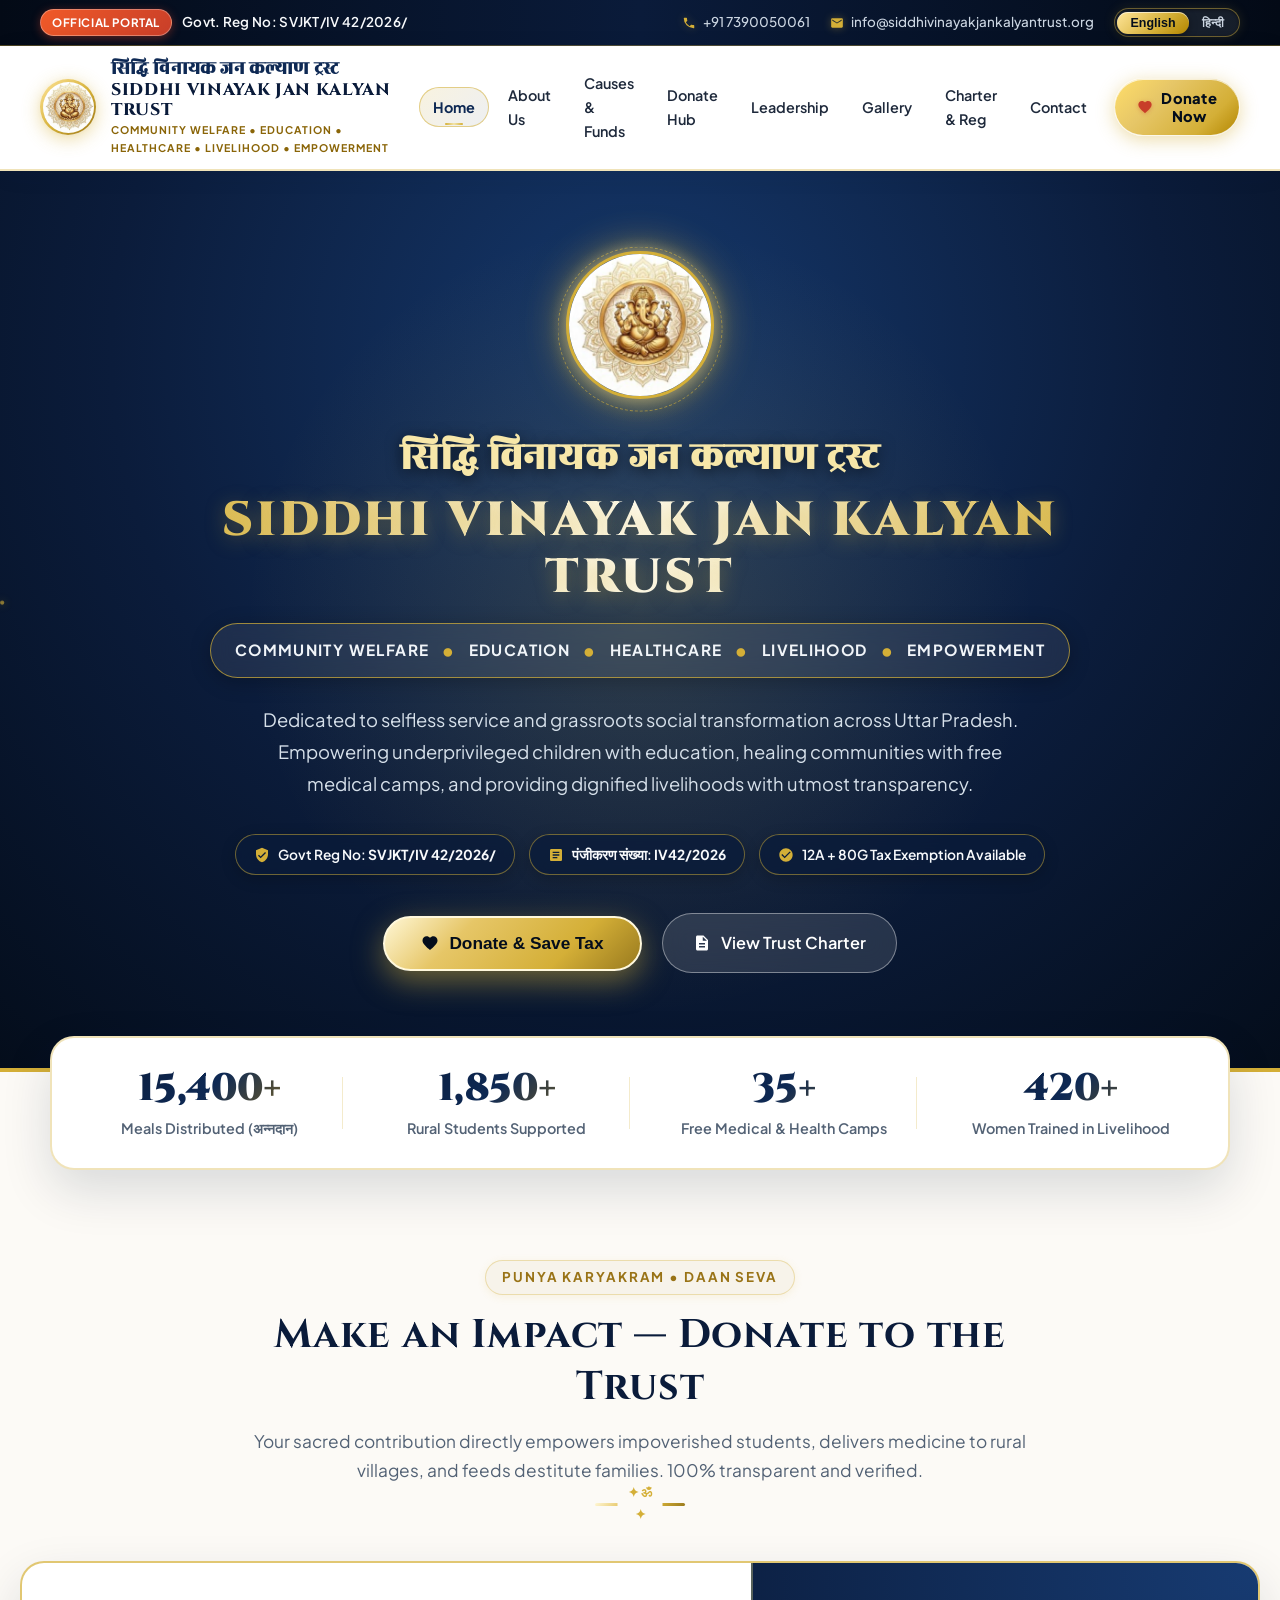
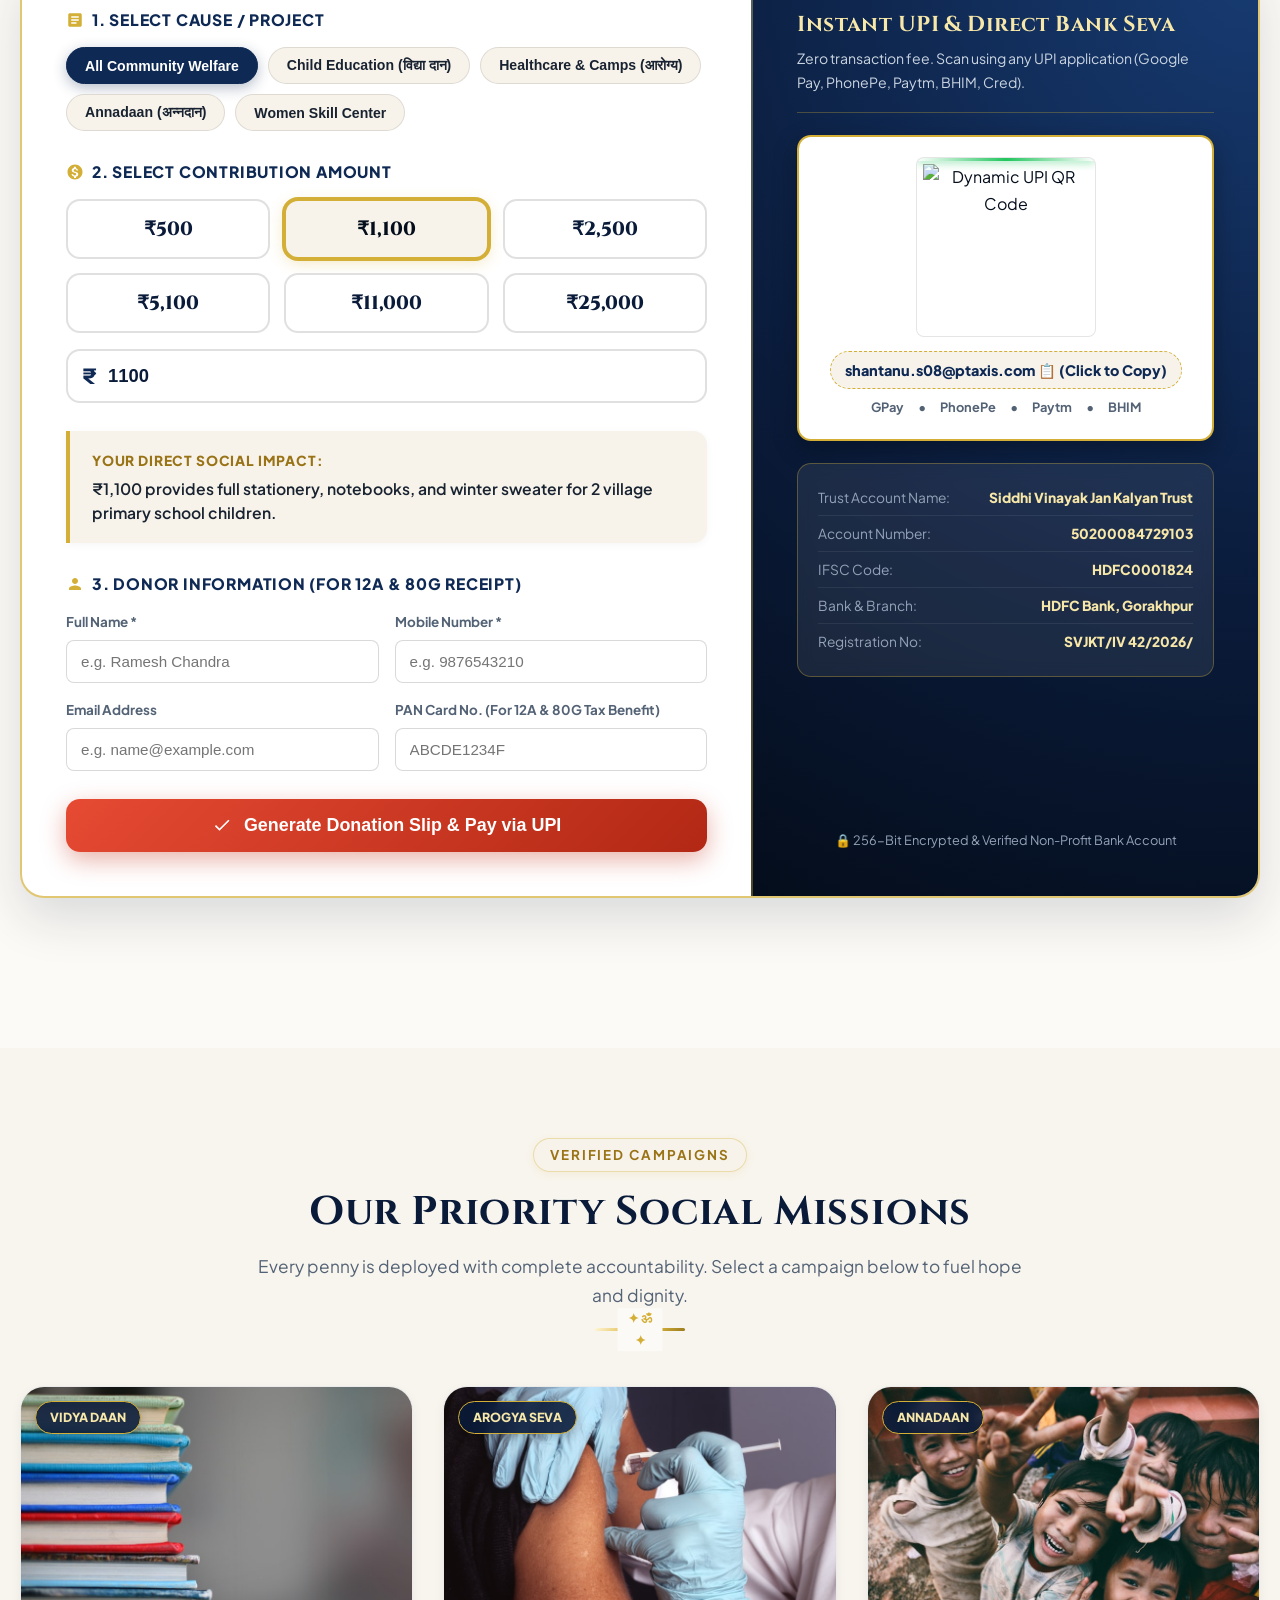
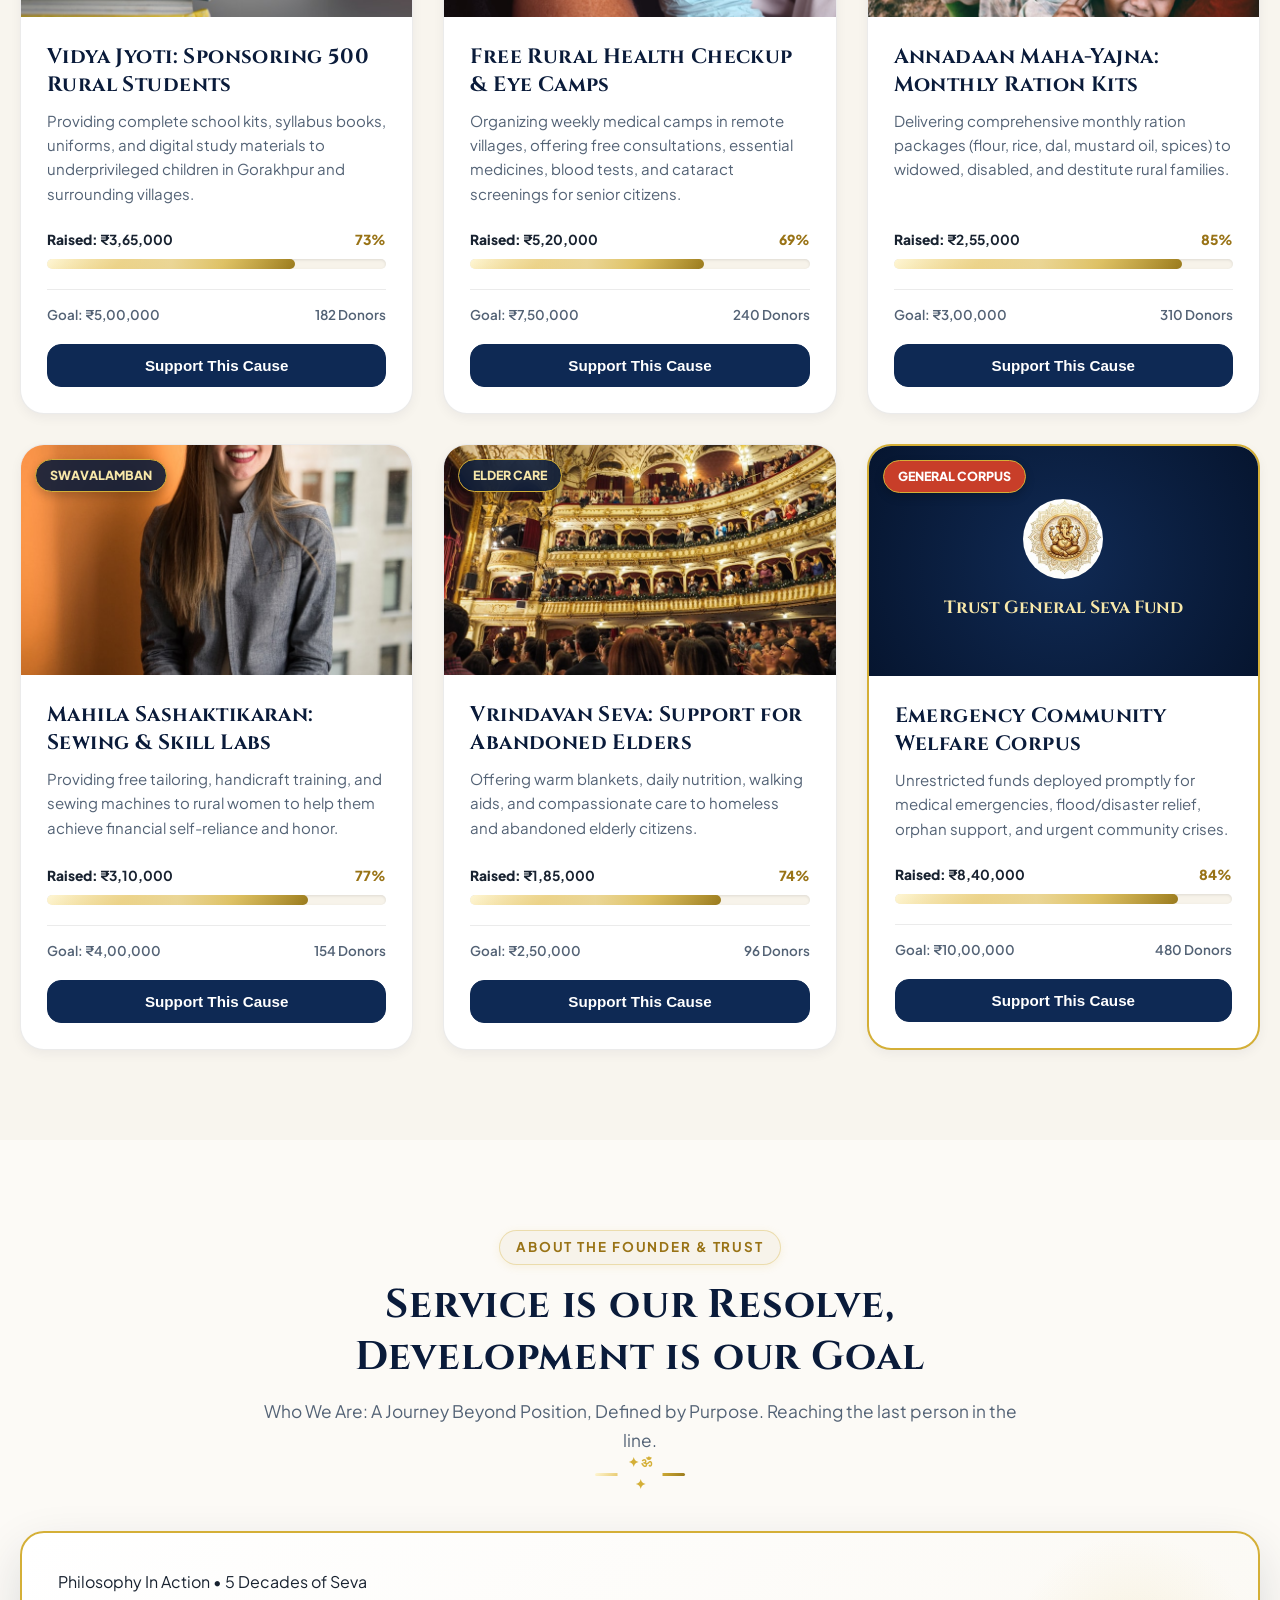
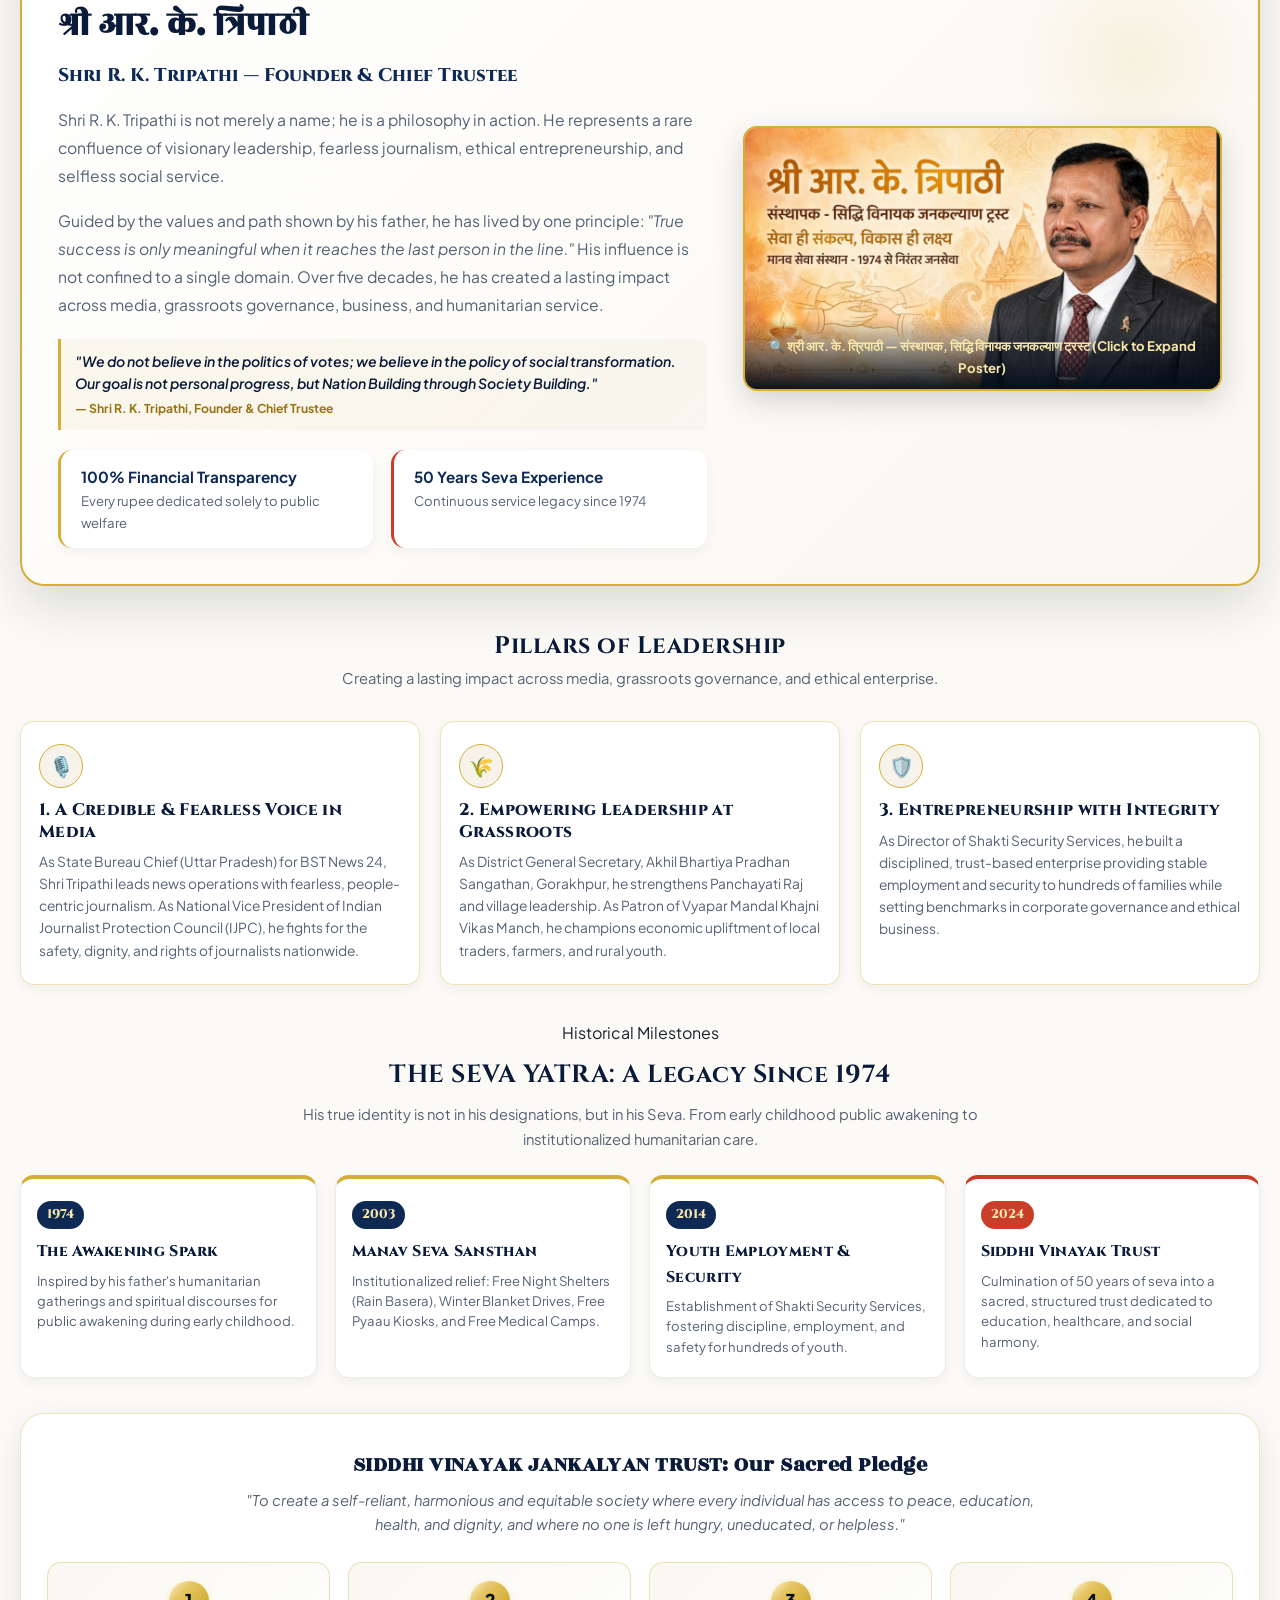
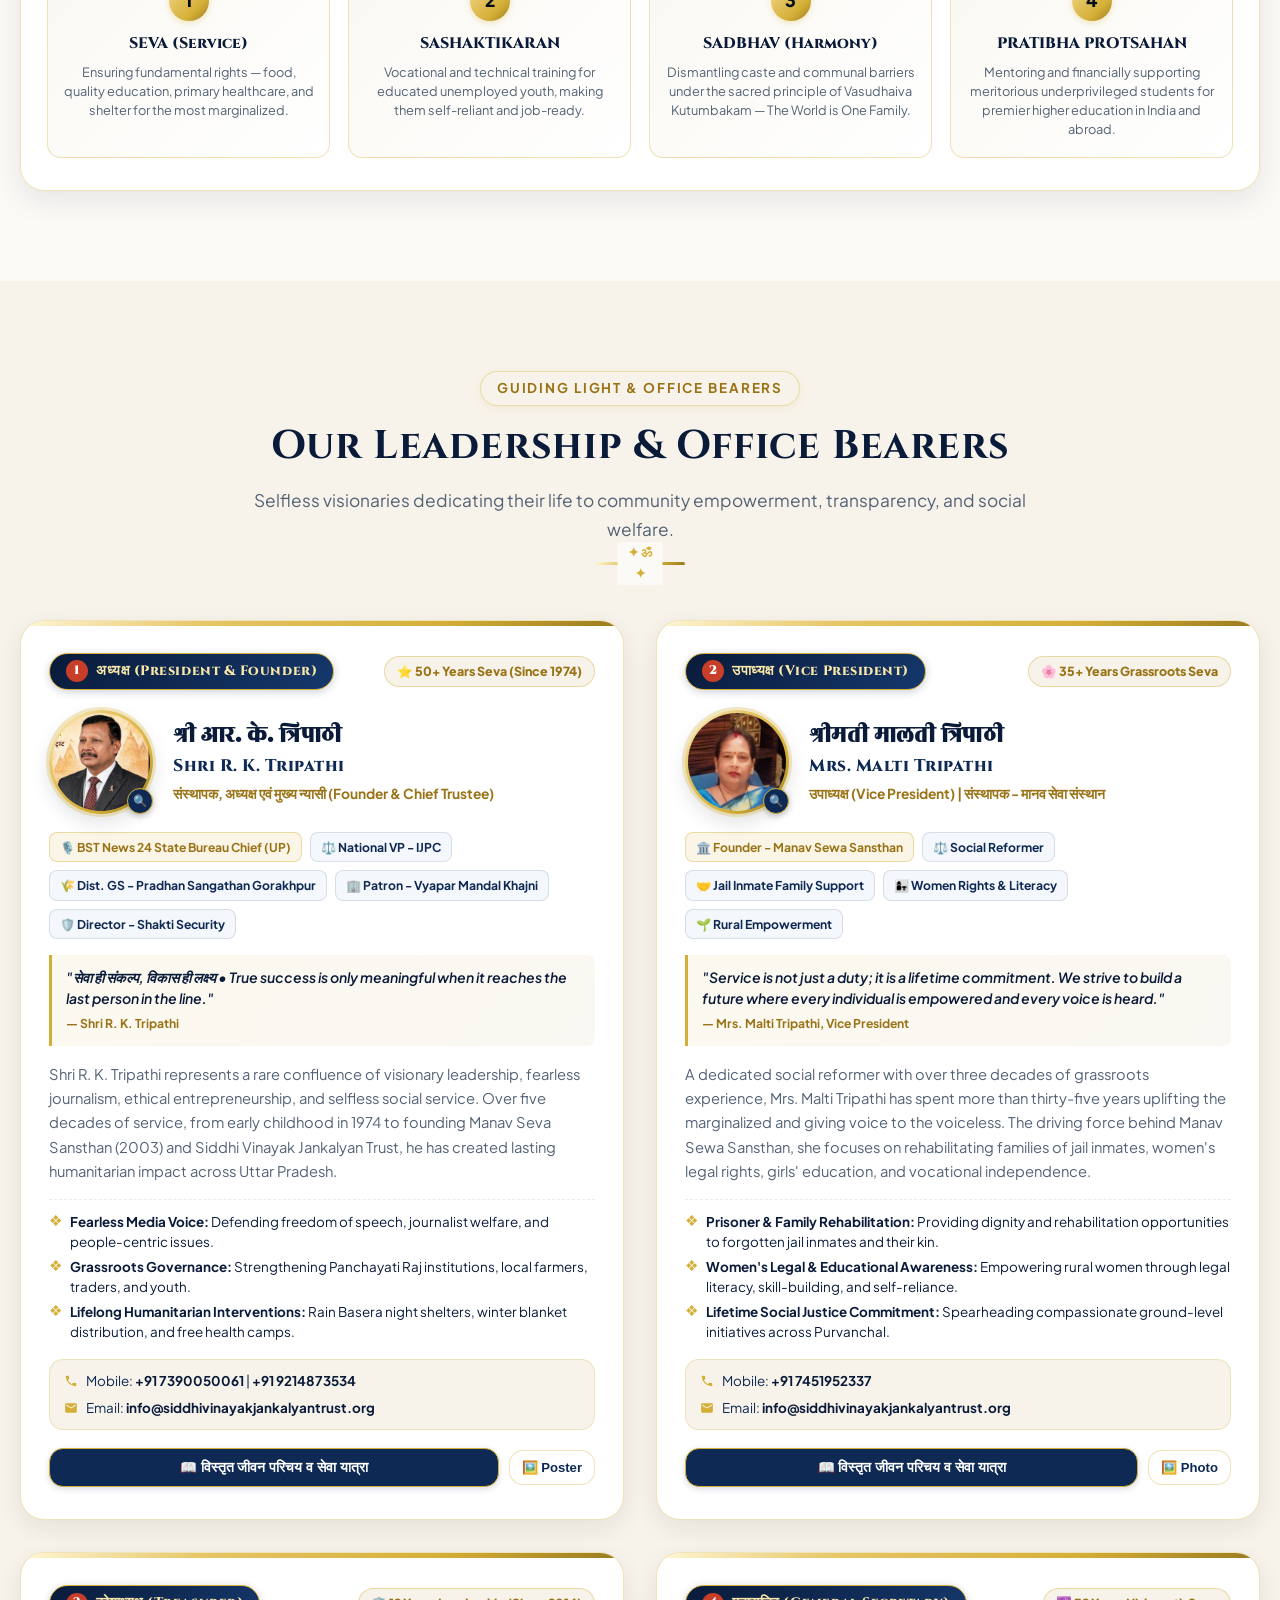
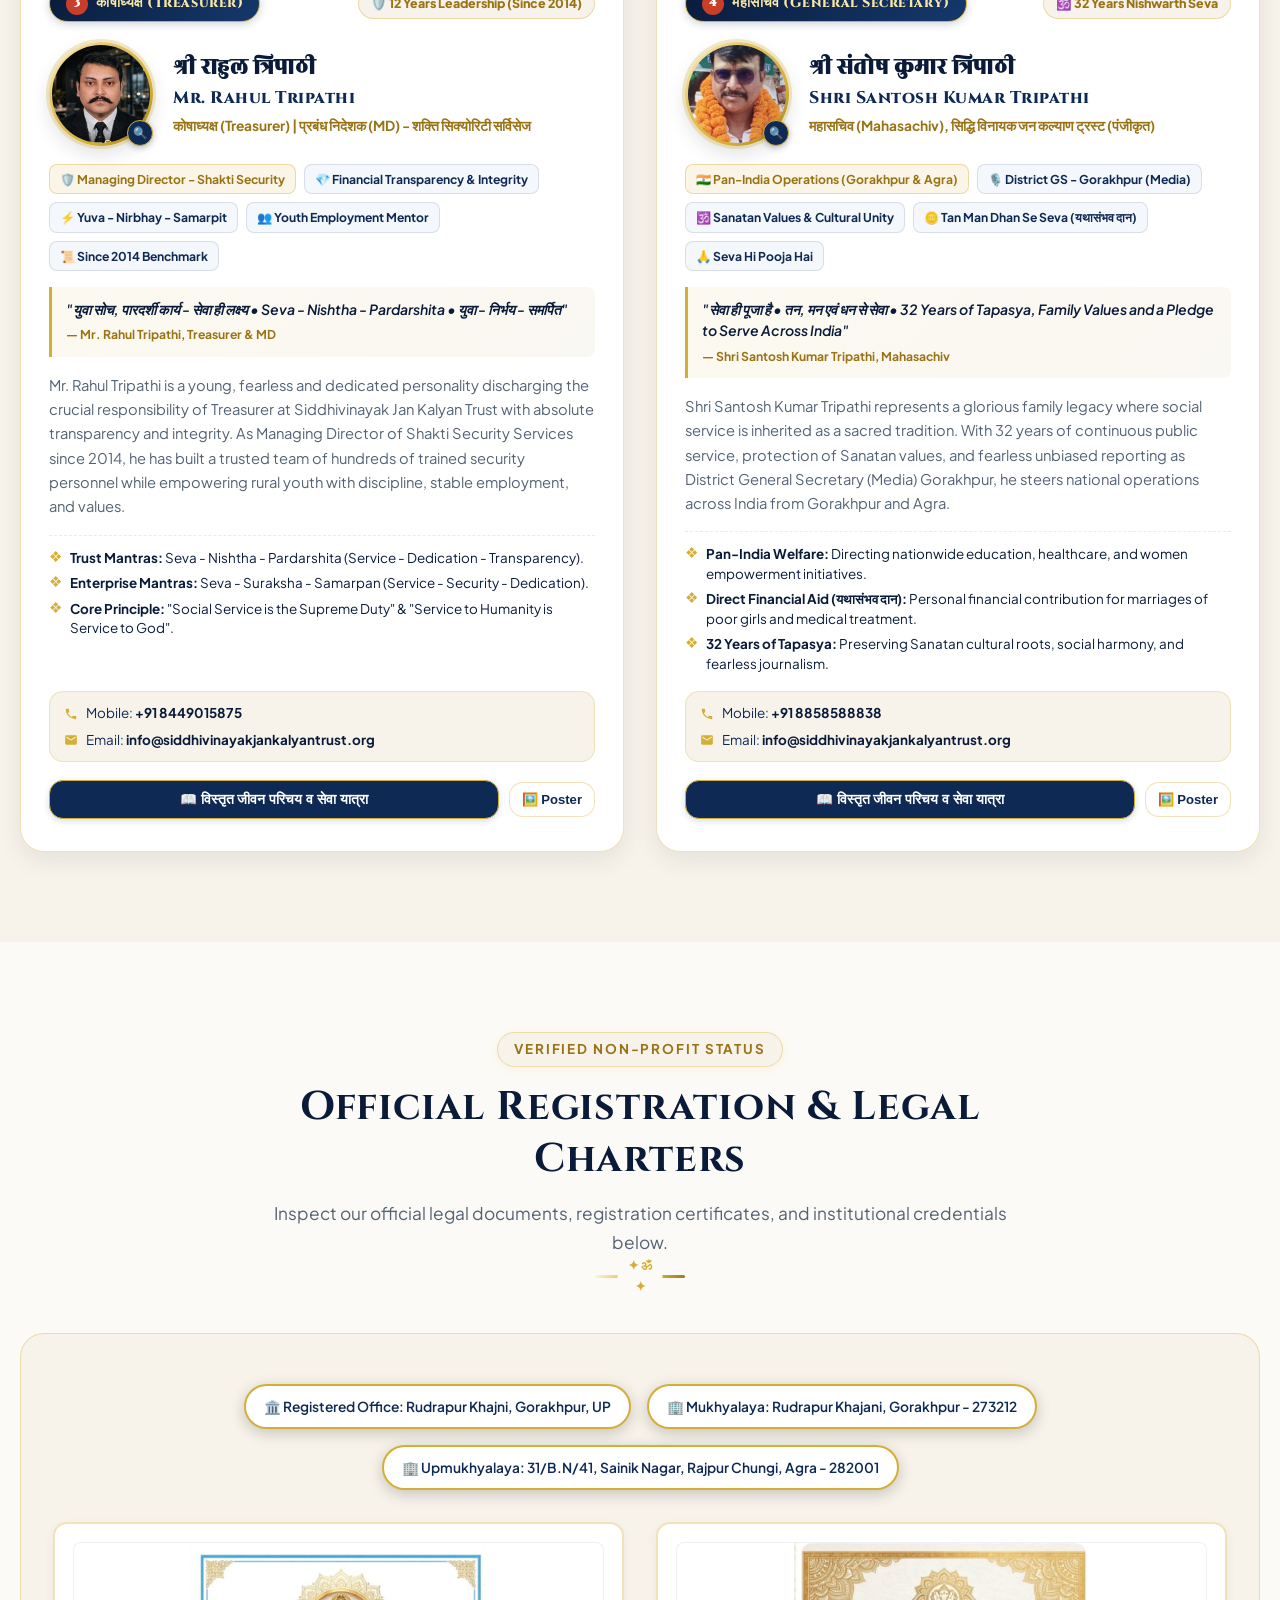
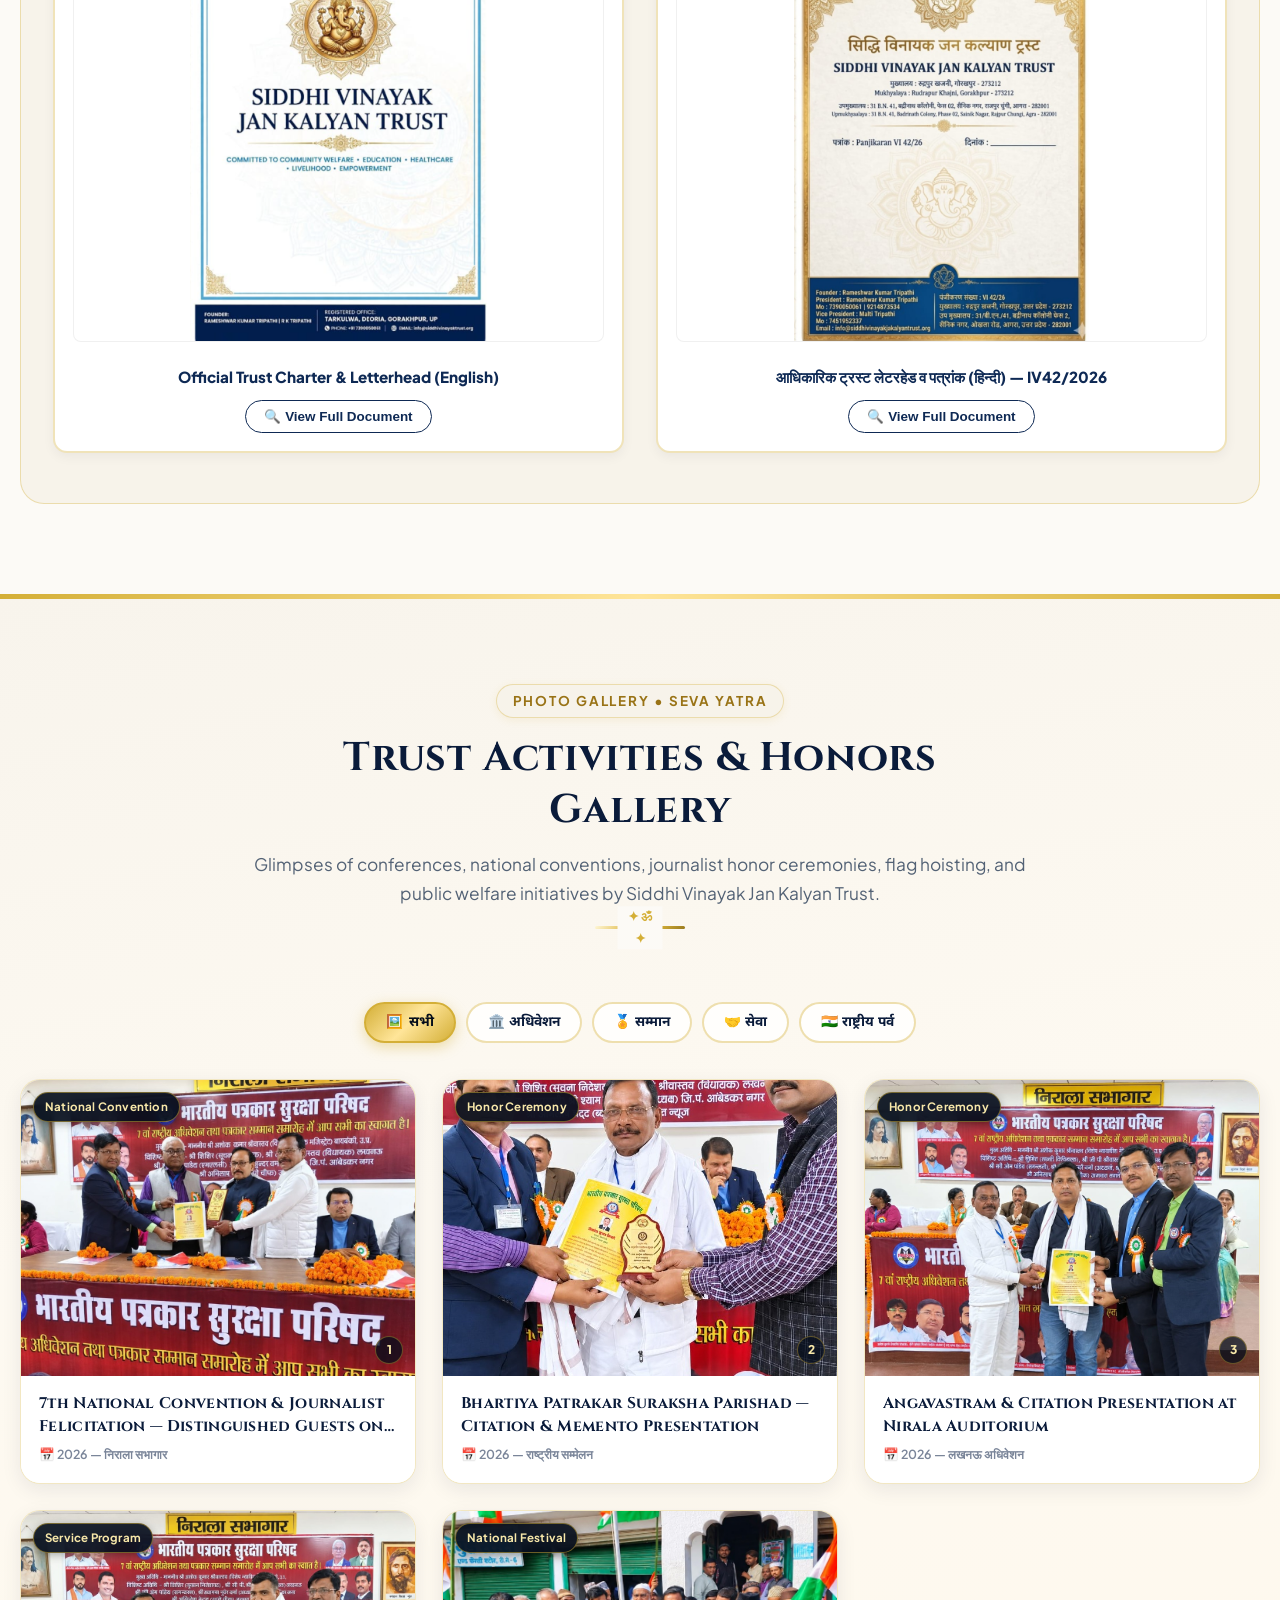
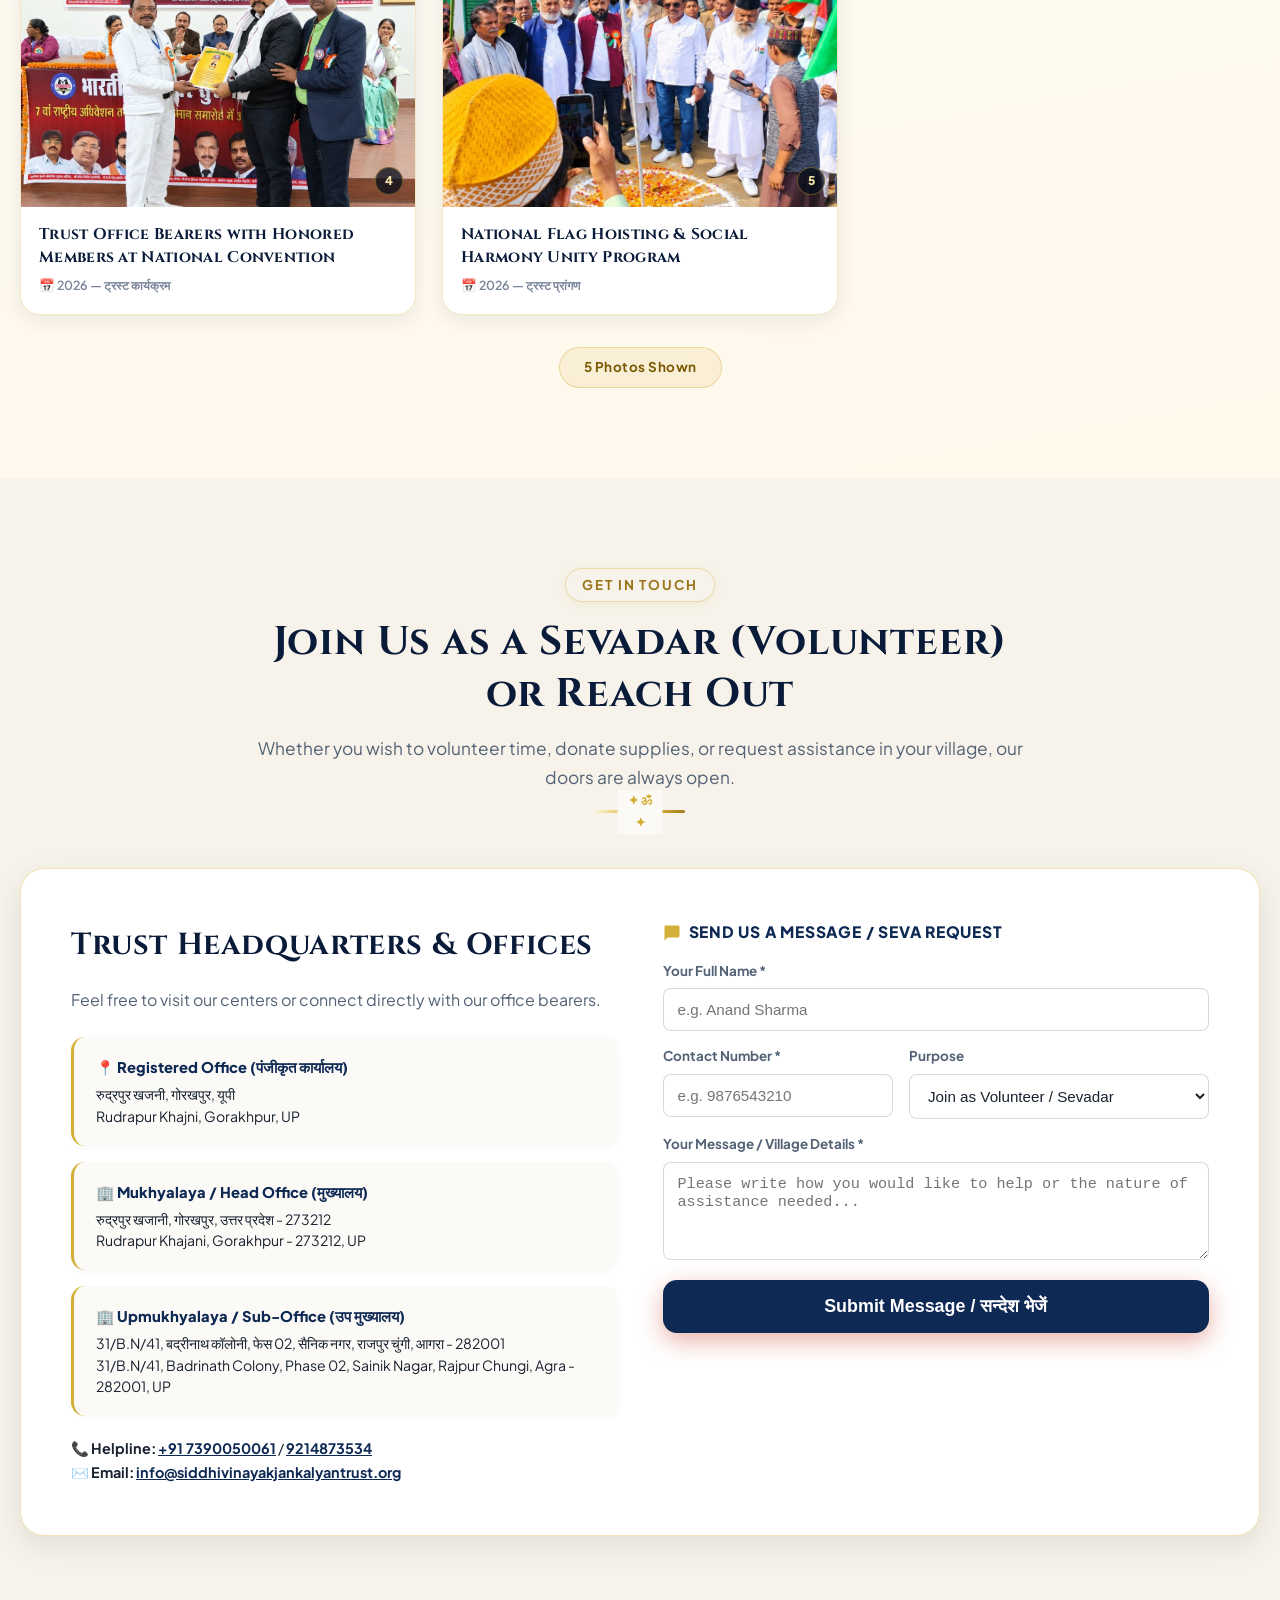
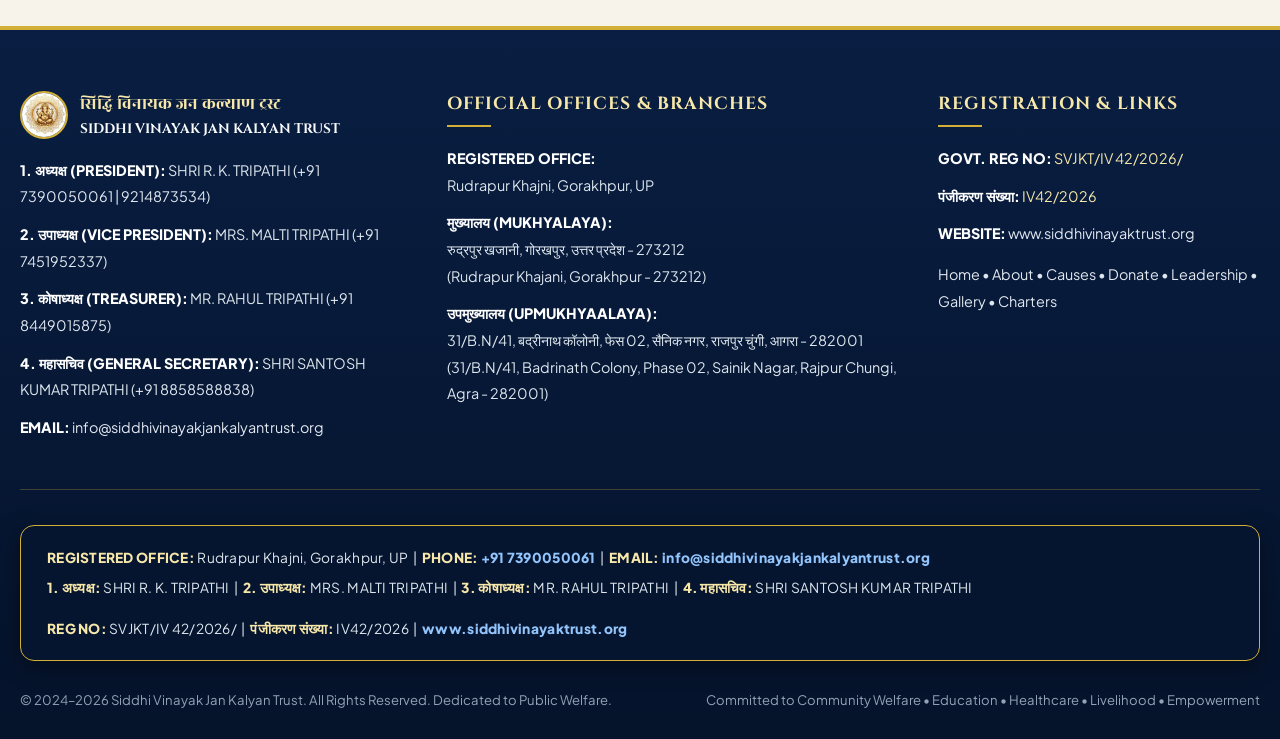
==== commit 20173c49: "Enhance gallery: lightbox modal, filter tabs by category, photo count, beautiful redesign, admin-edi" ====
--- a/index.html
+++ b/index.html
@@ -1153,75 +1153,107 @@
   </section>
 
   <!-- ================= PHOTO GALLERY (SEVA & SAMMAN) ================= -->
-  <section class="section" id="gallery">
+  <section class="section gallery-section-bg" id="gallery">
     <div class="section-container">
       <div class="section-header">
         <span class="section-subtitle-tag" data-i18n="gallery_badge">Photo Gallery • Seva Yatra</span>
-        <h2 class="section-title" data-i18n="gallery_title">Trust Activities & Honors Gallery</h2>
+        <h2 class="section-title" data-i18n="gallery_title">Trust Activities &amp; Honors Gallery</h2>
         <p class="section-desc" data-i18n="gallery_desc">Glimpses of conferences, national conventions, journalist honor ceremonies, flag hoisting, and public welfare initiatives by Siddhi Vinayak Jan Kalyan Trust.</p>
         <div class="gold-divider"></div>
       </div>
 
+      <!-- Gallery Filter Tabs -->
+      <div class="gallery-filter-bar" id="gallery-filter-bar" role="tablist" aria-label="Gallery Category Filter">
+        <button class="gallery-filter-btn active" data-filter="all" onclick="filterGallery('all')" role="tab">🖼️ <span data-i18n="gallery_filter_all">सभी</span></button>
+        <button class="gallery-filter-btn" data-filter="राष्ट्रीय अधिवेशन" onclick="filterGallery('राष्ट्रीय अधिवेशन')" role="tab">🏛️ अधिवेशन</button>
+        <button class="gallery-filter-btn" data-filter="सम्मान समारोह" onclick="filterGallery('सम्मान समारोह')" role="tab">🏅 सम्मान</button>
+        <button class="gallery-filter-btn" data-filter="सेवा कार्यक्रम" onclick="filterGallery('सेवा कार्यक्रम')" role="tab">🤝 सेवा</button>
+        <button class="gallery-filter-btn" data-filter="राष्ट्रीय पर्व" onclick="filterGallery('राष्ट्रीय पर्व')" role="tab">🇮🇳 राष्ट्रीय पर्व</button>
+      </div>
+
+      <!-- Gallery Grid — dynamically populated by app.js renderGallery() -->
       <div class="gallery-grid" id="gallery-grid">
-        <article class="gallery-card" data-gallery-id="gal-1">
-          <div class="gallery-img-wrap" onclick="openDocModal('assets/gallery_1.jpg')" title="7वां राष्ट्रीय अधिवेशन तथा पत्रकार सम्मान समारोह — मुख्य अतिथि मंच">
-            <img src="assets/gallery_1.jpg" alt="7वां राष्ट्रीय अधिवेशन तथा पत्रकार सम्मान समारोह — मुख्य अतिथि मंच" class="gallery-img" loading="lazy">
+        <!-- JS renders all cards from localStorage (admin-editable) -->
+        <!-- Static fallback shown before JS loads -->
+        <article class="gallery-card" data-gallery-id="gal-1" data-category="राष्ट्रीय अधिवेशन">
+          <div class="gallery-img-wrap" onclick="openGalleryLightbox(0)" title="7वां राष्ट्रीय अधिवेशन — मुख्य अतिथि मंच">
+            <img src="assets/gallery_1.jpg" alt="7वां राष्ट्रीय अधिवेशन — मुख्य अतिथि मंच" class="gallery-img" loading="lazy">
             <div class="gallery-overlay"><span class="gallery-zoom-badge">🔍 बड़ी तस्वीर देखें</span></div>
             <span class="gallery-chip">राष्ट्रीय अधिवेशन</span>
+            <span class="gallery-num-badge">1</span>
           </div>
           <div class="gallery-info">
-            <h4 class="gallery-card-title">7वां राष्ट्रीय अधिवेशन तथा पत्रकार सम्मान समारोह — मुख्य अतिथि मंच</h4>
-            <span class="gallery-date">📅 निराला सभागार</span>
+            <h4 class="gallery-card-title">7वां राष्ट्रीय अधिवेशन तथा पत्रकार सम्मान समारोह</h4>
+            <span class="gallery-date">📅 निराला सभागार, लखनऊ</span>
           </div>
         </article>
-
-        <article class="gallery-card" data-gallery-id="gal-2">
-          <div class="gallery-img-wrap" onclick="openDocModal('assets/gallery_2.jpg')" title="विशिष्ट सम्मान एवं प्रशस्ति पत्र अर्पण">
+        <article class="gallery-card" data-gallery-id="gal-2" data-category="सम्मान समारोह">
+          <div class="gallery-img-wrap" onclick="openGalleryLightbox(1)" title="विशिष्ट सम्मान एवं प्रशस्ति पत्र अर्पण">
             <img src="assets/gallery_2.jpg" alt="विशिष्ट सम्मान एवं प्रशस्ति पत्र अर्पण" class="gallery-img" loading="lazy">
             <div class="gallery-overlay"><span class="gallery-zoom-badge">🔍 बड़ी तस्वीर देखें</span></div>
             <span class="gallery-chip">सम्मान समारोह</span>
+            <span class="gallery-num-badge">2</span>
           </div>
           <div class="gallery-info">
-            <h4 class="gallery-card-title">विशिष्ट सम्मान एवं प्रशस्ति पत्र अर्पण — भारतीय पत्रकार सुरक्षा परिषद</h4>
-            <span class="gallery-date">📅 राष्ट्रीय सम्मेलन</span>
+            <h4 class="gallery-card-title">विशिष्ट सम्मान एवं प्रशस्ति पत्र अर्पण</h4>
+            <span class="gallery-date">📅 भारतीय पत्रकार सुरक्षा परिषद</span>
           </div>
         </article>
-
-        <article class="gallery-card" data-gallery-id="gal-3">
-          <div class="gallery-img-wrap" onclick="openDocModal('assets/gallery_3.jpg')" title="स्मृति चिह्न एवं अंगवस्त्र भेंट कार्यक्रम">
+        <article class="gallery-card" data-gallery-id="gal-3" data-category="सम्मान समारोह">
+          <div class="gallery-img-wrap" onclick="openGalleryLightbox(2)" title="स्मृति चिह्न एवं अंगवस्त्र भेंट कार्यक्रम">
             <img src="assets/gallery_3.jpg" alt="स्मृति चिह्न एवं अंगवस्त्र भेंट कार्यक्रम" class="gallery-img" loading="lazy">
             <div class="gallery-overlay"><span class="gallery-zoom-badge">🔍 बड़ी तस्वीर देखें</span></div>
-            <span class="gallery-chip">पत्रकार सम्मान</span>
+            <span class="gallery-chip">सम्मान समारोह</span>
+            <span class="gallery-num-badge">3</span>
           </div>
           <div class="gallery-info">
-            <h4 class="gallery-card-title">स्मृति चिह्न एवं अंगवस्त्र भेंट — समाजसेवियों एवं पत्रकारों का सम्मान</h4>
+            <h4 class="gallery-card-title">स्मृति चिह्न एवं अंगवस्त्र भेंट — पत्रकार सम्मान</h4>
             <span class="gallery-date">📅 लखनऊ अधिवेशन</span>
           </div>
         </article>
-
-        <article class="gallery-card" data-gallery-id="gal-4">
-          <div class="gallery-img-wrap" onclick="openDocModal('assets/gallery_4.jpg')" title="ध्वजारोहण एवं राष्ट्रभक्ति उत्सव">
+        <article class="gallery-card" data-gallery-id="gal-4" data-category="राष्ट्रीय पर्व">
+          <div class="gallery-img-wrap" onclick="openGalleryLightbox(3)" title="ध्वजारोहण एवं राष्ट्रभक्ति उत्सव">
             <img src="assets/gallery_4.jpg" alt="ध्वजारोहण एवं राष्ट्रभक्ति उत्सव" class="gallery-img" loading="lazy">
             <div class="gallery-overlay"><span class="gallery-zoom-badge">🔍 बड़ी तस्वीर देखें</span></div>
             <span class="gallery-chip">राष्ट्रीय पर्व</span>
+            <span class="gallery-num-badge">4</span>
           </div>
           <div class="gallery-info">
             <h4 class="gallery-card-title">ध्वजारोहण एवं राष्ट्रभक्ति उत्सव — भारत माता की जय</h4>
             <span class="gallery-date">📅 ट्रस्ट प्रांगण</span>
           </div>
         </article>
-
-        <article class="gallery-card" data-gallery-id="gal-5">
-          <div class="gallery-img-wrap" onclick="openDocModal('assets/gallery_5.jpg')" title="सामूहिक विचार-मंथन एवं समाज कल्याण बैठक">
+        <article class="gallery-card" data-gallery-id="gal-5" data-category="सेवा कार्यक्रम">
+          <div class="gallery-img-wrap" onclick="openGalleryLightbox(4)" title="सामूहिक विचार-मंथन एवं समाज कल्याण बैठक">
             <img src="assets/gallery_5.jpg" alt="सामूहिक विचार-मंथन एवं समाज कल्याण बैठक" class="gallery-img" loading="lazy">
             <div class="gallery-overlay"><span class="gallery-zoom-badge">🔍 बड़ी तस्वीर देखें</span></div>
-            <span class="gallery-chip">विचार गोष्ठी</span>
+            <span class="gallery-chip">सेवा कार्यक्रम</span>
+            <span class="gallery-num-badge">5</span>
           </div>
           <div class="gallery-info">
             <h4 class="gallery-card-title">सामूहिक विचार-मंथन एवं समाज कल्याण बैठक</h4>
             <span class="gallery-date">📅 ट्रस्ट सभा कक्ष</span>
           </div>
         </article>
+      </div>
+
+      <!-- Gallery photo count -->
+      <div class="gallery-footer-info">
+        <span id="gallery-count-label" class="gallery-count-label">5 तस्वीरें</span>
+      </div>
+    </div>
+
+    <!-- ===== GALLERY LIGHTBOX MODAL ===== -->
+    <div class="gallery-lightbox" id="gallery-lightbox" role="dialog" aria-modal="true" aria-label="Photo Lightbox" onclick="closeGalleryLightbox(event)">
+      <button class="lightbox-close-btn" onclick="closeGalleryLightbox()" aria-label="Close">&times;</button>
+      <button class="lightbox-nav-btn lightbox-prev" onclick="galleryLightboxNav(-1)" aria-label="Previous photo">&#8249;</button>
+      <button class="lightbox-nav-btn lightbox-next" onclick="galleryLightboxNav(1)" aria-label="Next photo">&#8250;</button>
+      <div class="lightbox-inner" onclick="event.stopPropagation()">
+        <img src="" alt="" id="lightbox-img" class="lightbox-img">
+        <div class="lightbox-caption">
+          <span id="lightbox-title" class="lightbox-title"></span>
+          <span id="lightbox-counter" class="lightbox-counter"></span>
+        </div>
       </div>
     </div>
   </section>
--- a/styles.css
+++ b/styles.css
@@ -2341,29 +2341,107 @@
 /* ==========================================================================
    PHOTO GALLERY SECTION (SERVICE & AWARDS)
    ========================================================================== */
+
+/* Gallery section background */
+.gallery-section-bg {
+  background: linear-gradient(170deg, #f8f4ec 0%, #fdf9f1 40%, #fff9ec 100%);
+  position: relative;
+}
+.gallery-section-bg::before {
+  content: '';
+  position: absolute;
+  top: 0; left: 0; right: 0;
+  height: 5px;
+  background: linear-gradient(90deg, var(--gold-primary), #FFE599, var(--gold-primary));
+}
+
+/* Filter Bar */
+.gallery-filter-bar {
+  display: flex;
+  flex-wrap: wrap;
+  gap: 10px;
+  justify-content: center;
+  margin: 0 0 36px 0;
+  padding: 18px 0 0;
+}
+
+.gallery-filter-btn {
+  display: inline-flex;
+  align-items: center;
+  gap: 6px;
+  padding: 9px 20px;
+  border-radius: 50px;
+  border: 2px solid rgba(212, 175, 55, 0.4);
+  background: rgba(255,255,255,0.8);
+  color: var(--navy-dark);
+  font-size: 0.86rem;
+  font-weight: 700;
+  cursor: pointer;
+  transition: all 0.25s ease;
+  backdrop-filter: blur(6px);
+  -webkit-backdrop-filter: blur(6px);
+  font-family: 'Noto Sans Devanagari', 'Plus Jakarta Sans', sans-serif;
+}
+.gallery-filter-btn:hover {
+  background: rgba(212, 175, 55, 0.12);
+  border-color: var(--gold-primary);
+  color: #7a5900;
+  transform: translateY(-1px);
+}
+.gallery-filter-btn.active {
+  background: linear-gradient(135deg, #D4AF37, #FFE599, #D4AF37);
+  color: #040D1B;
+  border-color: var(--gold-primary);
+  box-shadow: 0 4px 14px rgba(212, 175, 55, 0.4);
+}
+
+/* Gallery Grid */
 .gallery-grid {
   display: grid;
   grid-template-columns: repeat(3, 1fr);
-  gap: 28px;
-  margin-top: 35px;
-}
-
+  gap: 26px;
+  margin-top: 10px;
+}
+
+/* Gallery Cards */
 .gallery-card {
   background: #FFFFFF;
-  border-radius: var(--radius-lg);
+  border-radius: 20px;
   overflow: hidden;
-  border: 1.5px solid rgba(212, 175, 55, 0.35);
-  box-shadow: 0 8px 24px rgba(10, 27, 58, 0.08);
-  transition: all 0.35s cubic-bezier(0.16, 1, 0.3, 1);
+  border: 1.5px solid rgba(212, 175, 55, 0.3);
+  box-shadow: 0 6px 20px rgba(10, 27, 58, 0.08);
+  transition: all 0.38s cubic-bezier(0.16, 1, 0.3, 1);
   display: flex;
   flex-direction: column;
   position: relative;
-}
-
+  cursor: pointer;
+}
 .gallery-card:hover {
-  transform: translateY(-6px);
-  box-shadow: 0 16px 36px rgba(10, 27, 58, 0.16), 0 0 0 2px rgba(212, 175, 55, 0.6);
+  transform: translateY(-8px) scale(1.01);
+  box-shadow: 0 20px 44px rgba(10, 27, 58, 0.16), 0 0 0 2.5px var(--gold-primary);
   border-color: var(--gold-primary);
+}
+.gallery-card.gallery-hidden {
+  display: none;
+}
+
+/* Number badge */
+.gallery-num-badge {
+  position: absolute;
+  bottom: 12px;
+  right: 12px;
+  width: 28px;
+  height: 28px;
+  background: rgba(4, 13, 27, 0.75);
+  color: var(--gold-light);
+  font-size: 0.75rem;
+  font-weight: 800;
+  border-radius: 50%;
+  display: flex;
+  align-items: center;
+  justify-content: center;
+  border: 1px solid rgba(212, 175, 55, 0.4);
+  z-index: 3;
 }
 
 .gallery-img-wrap {
@@ -2379,25 +2457,24 @@
   width: 100%;
   height: 100%;
   object-fit: cover;
-  transition: transform 0.5s cubic-bezier(0.16, 1, 0.3, 1);
+  transition: transform 0.55s cubic-bezier(0.16, 1, 0.3, 1);
   display: block;
 }
-
 .gallery-card:hover .gallery-img {
-  transform: scale(1.08);
+  transform: scale(1.1);
 }
 
 .gallery-overlay {
   position: absolute;
   inset: 0;
-  background: linear-gradient(180deg, rgba(4, 13, 27, 0.1) 0%, rgba(4, 13, 27, 0.75) 100%);
-  display: flex;
-  align-items: center;
+  background: linear-gradient(180deg, rgba(4,13,27,0.0) 30%, rgba(4,13,27,0.78) 100%);
+  display: flex;
+  align-items: flex-end;
   justify-content: center;
+  padding-bottom: 24px;
   opacity: 0;
   transition: opacity 0.3s ease;
 }
-
 .gallery-card:hover .gallery-overlay {
   opacity: 1;
 }
@@ -2406,51 +2483,52 @@
   background: linear-gradient(135deg, #FFE599, #D4AF37 60%, #997316);
   color: #040D1B;
   font-weight: 800;
-  font-size: 0.86rem;
-  padding: 8px 18px;
-  border-radius: var(--radius-full);
-  box-shadow: 0 4px 16px rgba(0, 0, 0, 0.4);
-  transform: translateY(12px);
+  font-size: 0.84rem;
+  padding: 7px 18px;
+  border-radius: 50px;
+  box-shadow: 0 4px 16px rgba(0,0,0,0.4);
+  transform: translateY(10px);
   transition: transform 0.3s ease;
   letter-spacing: 0.3px;
-}
-
+  white-space: nowrap;
+}
 .gallery-card:hover .gallery-zoom-badge {
   transform: translateY(0);
 }
 
 .gallery-chip {
   position: absolute;
-  top: 14px;
-  left: 14px;
-  background: rgba(4, 13, 27, 0.88);
+  top: 12px;
+  left: 12px;
+  background: rgba(4, 13, 27, 0.9);
   color: var(--gold-light);
-  font-size: 0.75rem;
+  font-size: 0.72rem;
   font-weight: 700;
-  padding: 4px 12px;
-  border-radius: var(--radius-full);
+  padding: 4px 11px;
+  border-radius: 50px;
   border: 1px solid rgba(212, 175, 55, 0.5);
   backdrop-filter: blur(8px);
   -webkit-backdrop-filter: blur(8px);
   z-index: 2;
-  box-shadow: 0 2px 8px rgba(0, 0, 0, 0.3);
+  box-shadow: 0 2px 8px rgba(0,0,0,0.3);
+  letter-spacing: 0.2px;
 }
 
 .gallery-info {
-  padding: 18px 20px 20px;
+  padding: 16px 18px 18px;
   display: flex;
   flex-direction: column;
   flex-grow: 1;
-  justify-content: space-between;
+  gap: 6px;
   background: #FFFFFF;
 }
 
 .gallery-card-title {
-  font-size: 1.02rem;
+  font-size: 0.97rem;
   font-weight: 700;
   color: var(--navy-dark);
-  line-height: 1.45;
-  margin-bottom: 8px;
+  line-height: 1.5;
+  margin: 0;
   display: -webkit-box;
   -webkit-line-clamp: 2;
   -webkit-box-orient: vertical;
@@ -2458,10 +2536,147 @@
 }
 
 .gallery-date {
-  font-size: 0.8rem;
-  color: var(--text-muted);
+  font-size: 0.78rem;
+  color: #7a8599;
   font-weight: 600;
-}
+  margin-top: auto;
+}
+
+/* Footer info row */
+.gallery-footer-info {
+  text-align: center;
+  margin-top: 32px;
+}
+.gallery-count-label {
+  display: inline-block;
+  padding: 8px 24px;
+  background: rgba(212, 175, 55, 0.12);
+  border: 1.5px solid rgba(212, 175, 55, 0.4);
+  border-radius: 50px;
+  font-size: 0.84rem;
+  font-weight: 700;
+  color: #7a5900;
+  letter-spacing: 0.5px;
+}
+
+/* ======== GALLERY LIGHTBOX ======== */
+.gallery-lightbox {
+  position: fixed;
+  inset: 0;
+  background: rgba(2, 7, 18, 0.95);
+  z-index: 10000;
+  display: none;
+  align-items: center;
+  justify-content: center;
+  backdrop-filter: blur(6px);
+  -webkit-backdrop-filter: blur(6px);
+  animation: lbFadeIn 0.25s ease;
+}
+.gallery-lightbox.open {
+  display: flex;
+}
+@keyframes lbFadeIn {
+  from { opacity: 0; }
+  to   { opacity: 1; }
+}
+
+.lightbox-inner {
+  position: relative;
+  max-width: min(90vw, 1100px);
+  max-height: 90vh;
+  display: flex;
+  flex-direction: column;
+  align-items: center;
+  gap: 14px;
+  animation: lbSlideUp 0.28s cubic-bezier(0.16,1,0.3,1);
+}
+@keyframes lbSlideUp {
+  from { transform: translateY(24px); opacity: 0; }
+  to   { transform: translateY(0);    opacity: 1; }
+}
+
+.lightbox-img {
+  max-width: 100%;
+  max-height: 78vh;
+  object-fit: contain;
+  border-radius: 14px;
+  box-shadow: 0 20px 60px rgba(0,0,0,0.6), 0 0 0 2px rgba(212,175,55,0.3);
+  display: block;
+}
+
+.lightbox-caption {
+  display: flex;
+  justify-content: space-between;
+  align-items: center;
+  width: 100%;
+  gap: 16px;
+  padding: 0 4px;
+}
+.lightbox-title {
+  font-size: 0.95rem;
+  font-weight: 600;
+  color: #e8e8e8;
+  flex: 1;
+  font-family: 'Noto Sans Devanagari', 'Plus Jakarta Sans', sans-serif;
+}
+.lightbox-counter {
+  font-size: 0.82rem;
+  color: rgba(212,175,55,0.9);
+  font-weight: 700;
+  white-space: nowrap;
+}
+
+.lightbox-close-btn {
+  position: fixed;
+  top: 20px;
+  right: 24px;
+  width: 44px;
+  height: 44px;
+  background: rgba(255,255,255,0.1);
+  color: #fff;
+  border: 2px solid rgba(255,255,255,0.3);
+  border-radius: 50%;
+  font-size: 1.5rem;
+  line-height: 1;
+  cursor: pointer;
+  display: flex;
+  align-items: center;
+  justify-content: center;
+  transition: all 0.2s;
+  z-index: 10001;
+  backdrop-filter: blur(6px);
+}
+.lightbox-close-btn:hover {
+  background: rgba(212,175,55,0.3);
+  border-color: var(--gold-primary);
+}
+
+.lightbox-nav-btn {
+  position: fixed;
+  top: 50%;
+  transform: translateY(-50%);
+  width: 52px;
+  height: 52px;
+  background: rgba(255,255,255,0.1);
+  color: #fff;
+  border: 2px solid rgba(255,255,255,0.25);
+  border-radius: 50%;
+  font-size: 2rem;
+  line-height: 1;
+  cursor: pointer;
+  display: flex;
+  align-items: center;
+  justify-content: center;
+  transition: all 0.2s;
+  z-index: 10001;
+  backdrop-filter: blur(6px);
+}
+.lightbox-nav-btn:hover {
+  background: rgba(212,175,55,0.3);
+  border-color: var(--gold-primary);
+}
+.lightbox-prev { left: 20px; }
+.lightbox-next { right: 20px; }
 
 /* ==========================================================================
    VOLUNTEER & INQUIRY FORM
@@ -4091,7 +4306,14 @@
 @media (max-width: 992px) {
   .gallery-grid {
     grid-template-columns: repeat(2, 1fr);
-    gap: 22px;
+    gap: 20px;
+  }
+  .gallery-filter-bar {
+    gap: 8px;
+  }
+  .gallery-filter-btn {
+    font-size: 0.8rem;
+    padding: 7px 14px;
   }
   .leadership-grid {
     grid-template-columns: 1fr;
@@ -4119,8 +4341,22 @@
 @media (max-width: 600px) {
   .gallery-grid {
     grid-template-columns: 1fr;
-    gap: 18px;
-  }
+    gap: 16px;
+  }
+  .gallery-filter-bar {
+    gap: 6px;
+  }
+  .gallery-filter-btn {
+    font-size: 0.75rem;
+    padding: 6px 12px;
+  }
+  .lightbox-nav-btn {
+    width: 40px;
+    height: 40px;
+    font-size: 1.5rem;
+  }
+  .lightbox-prev { left: 8px; }
+  .lightbox-next { right: 8px; }
   .seva-yatra-grid {
     grid-template-columns: 1fr;
   }
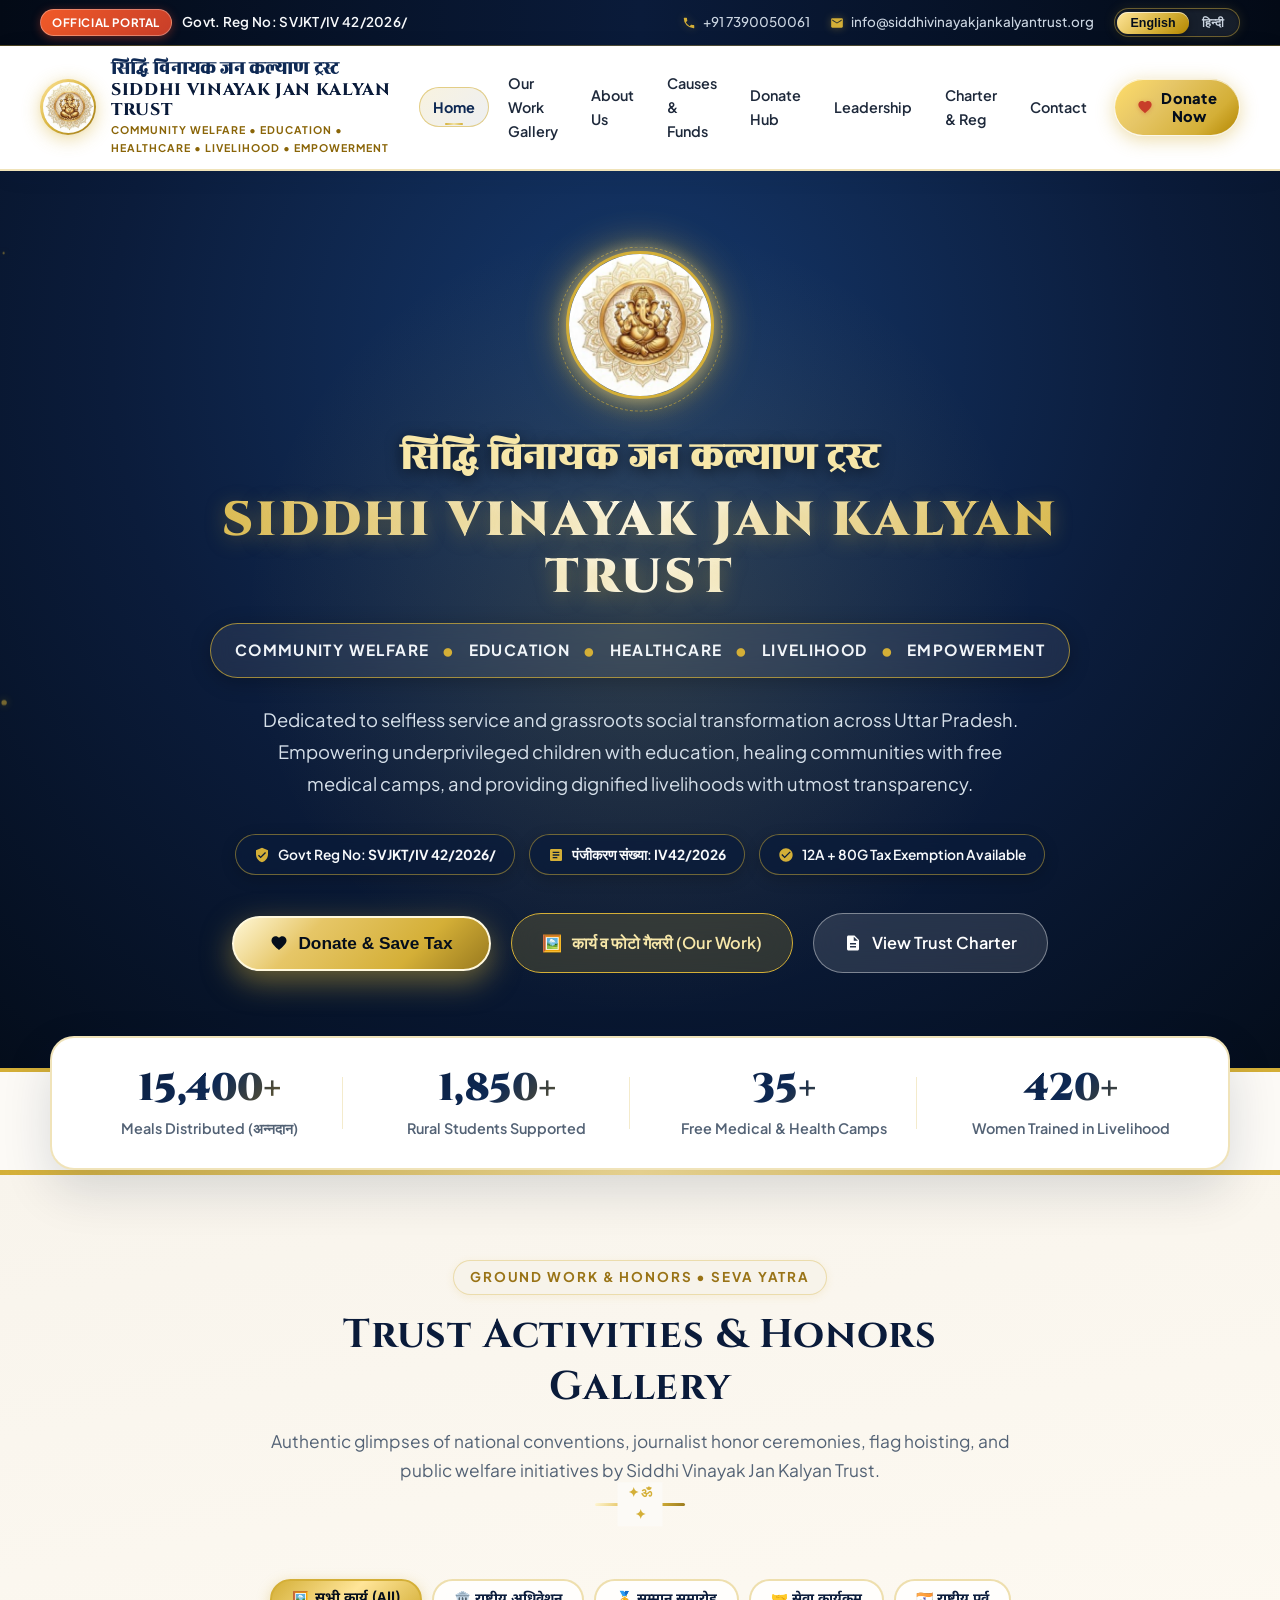
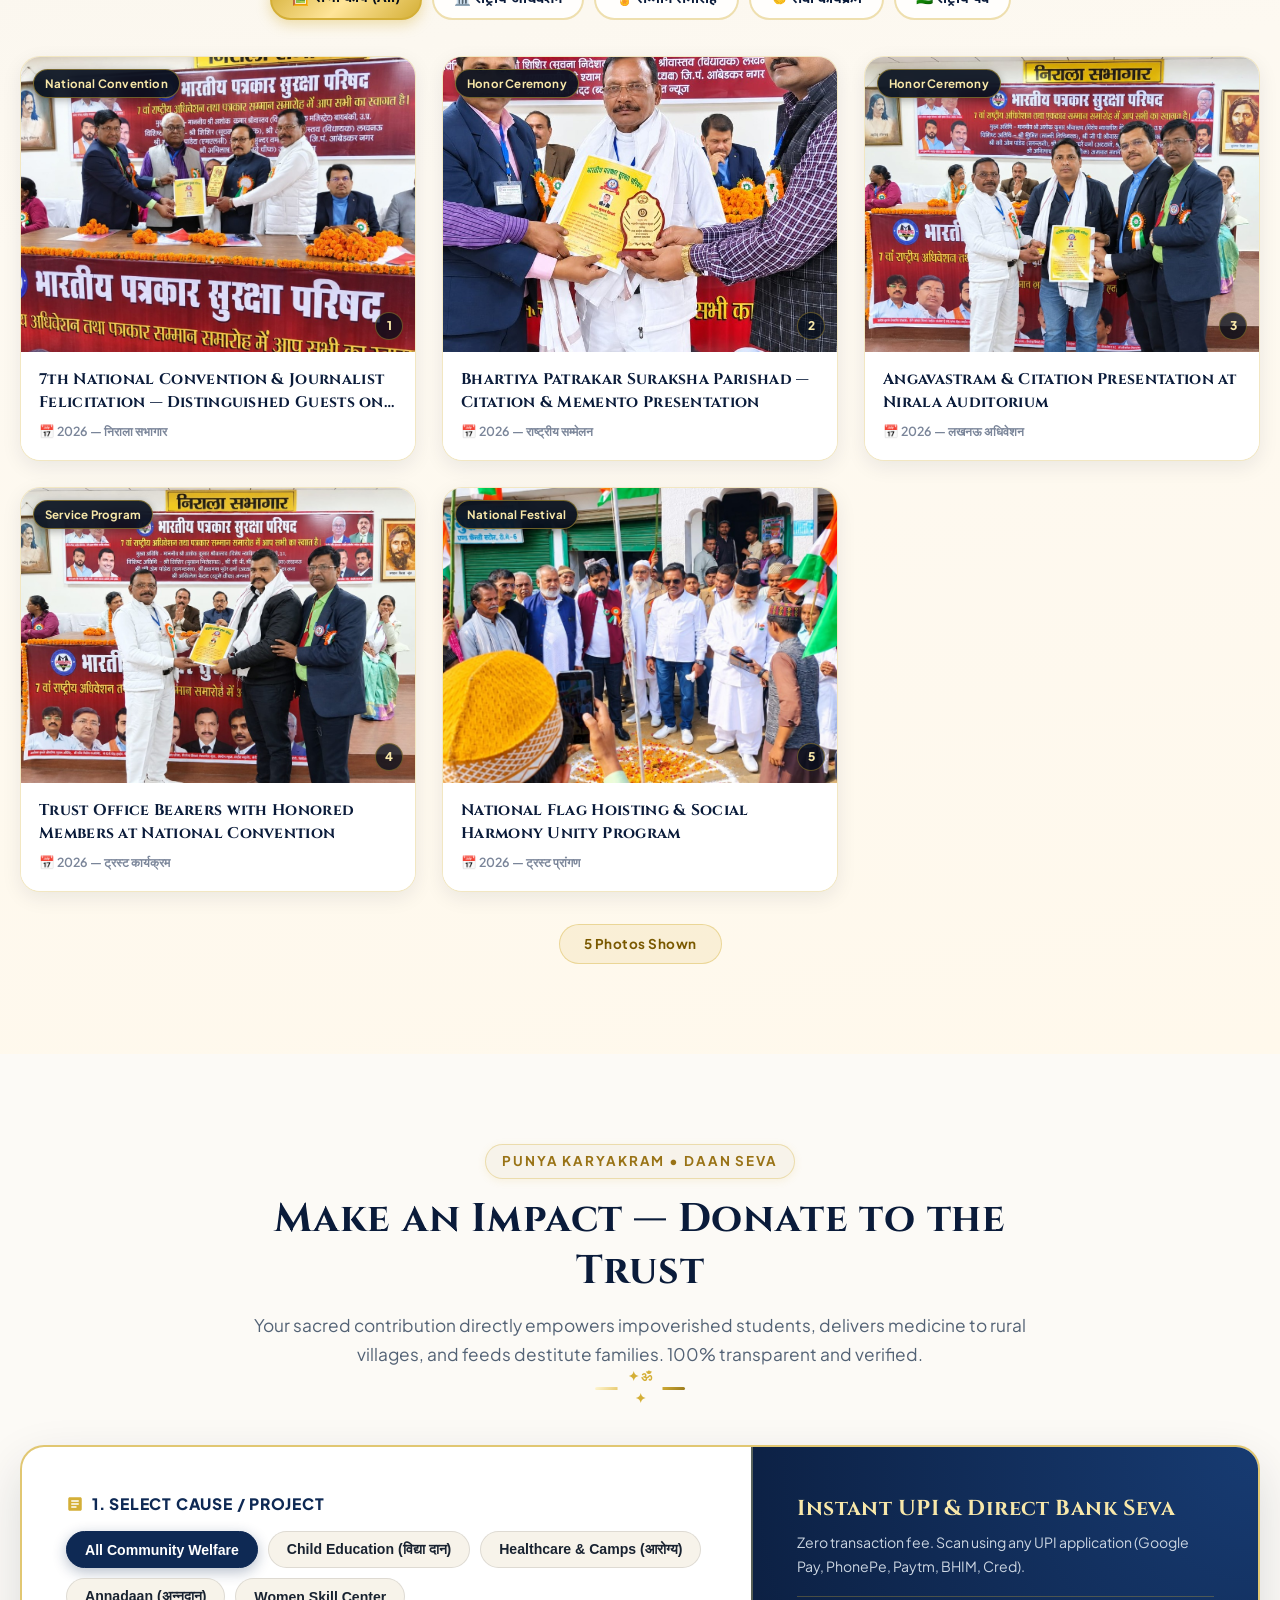
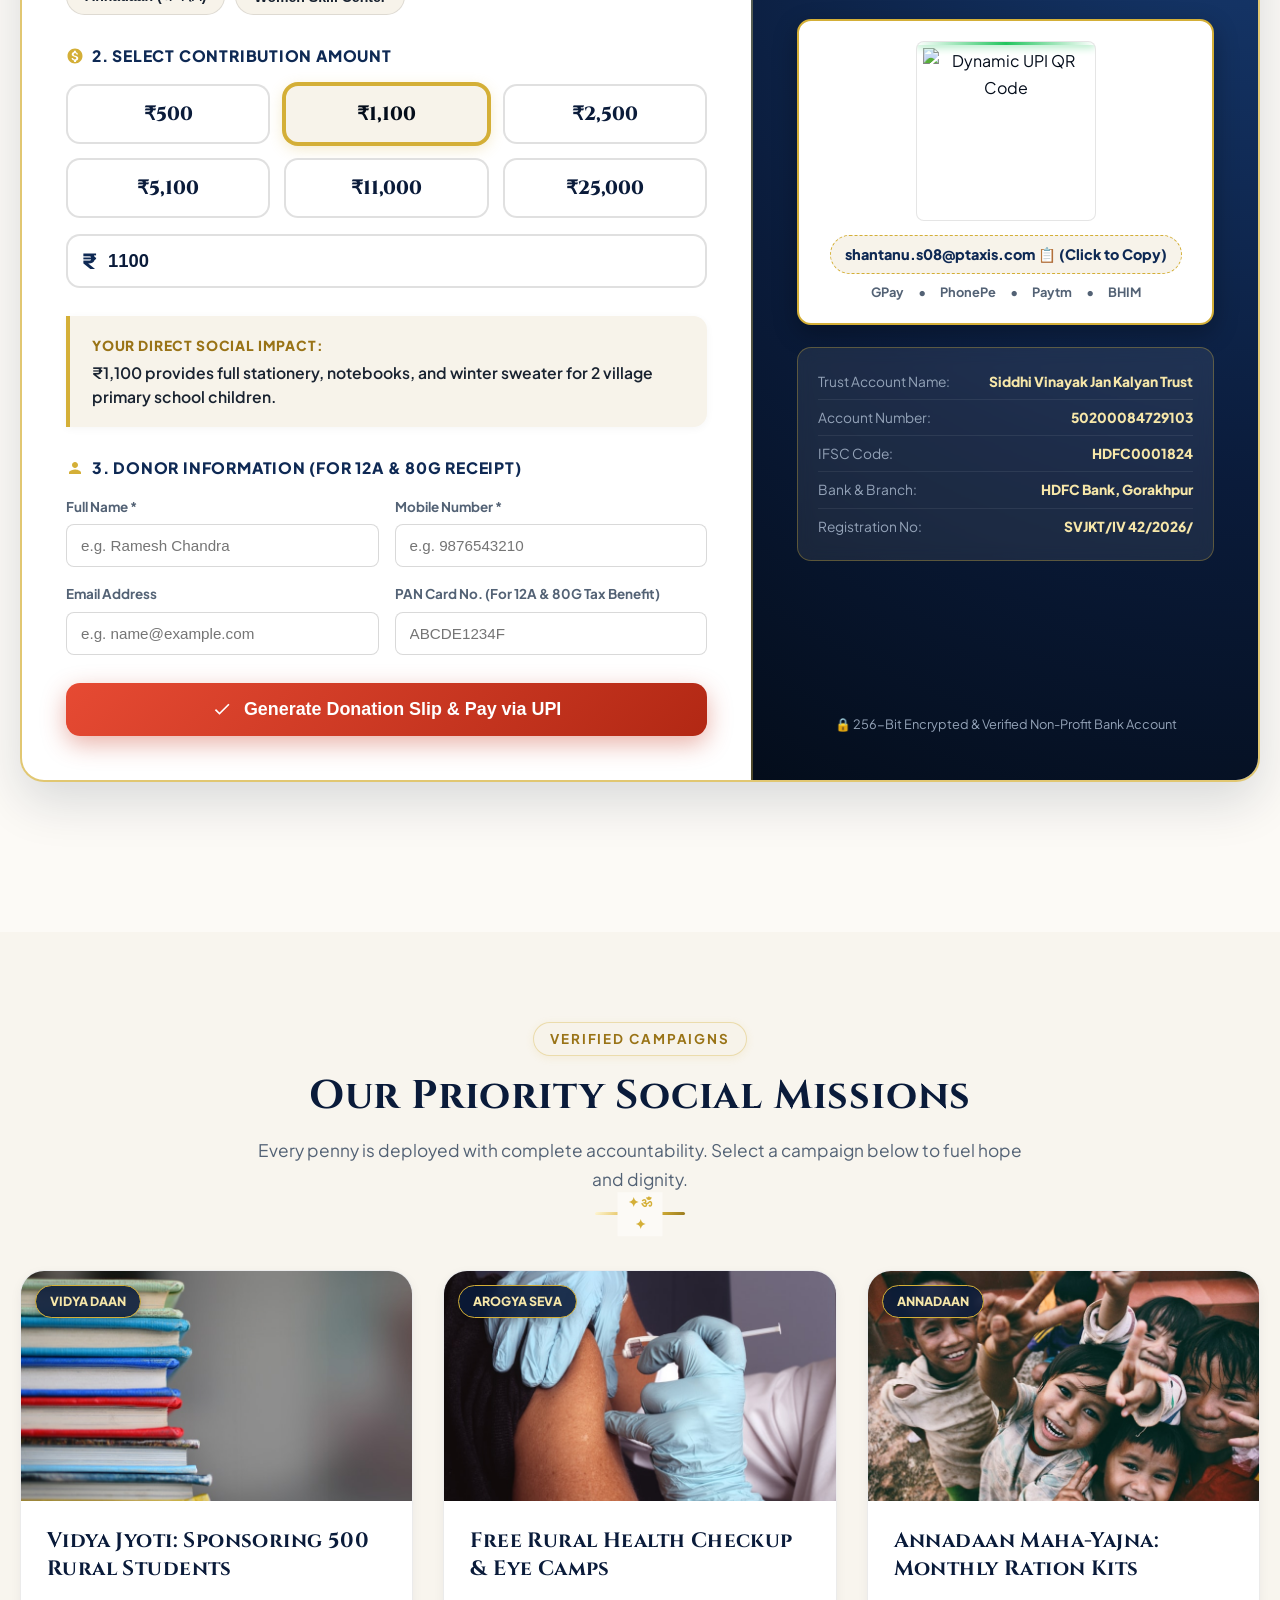
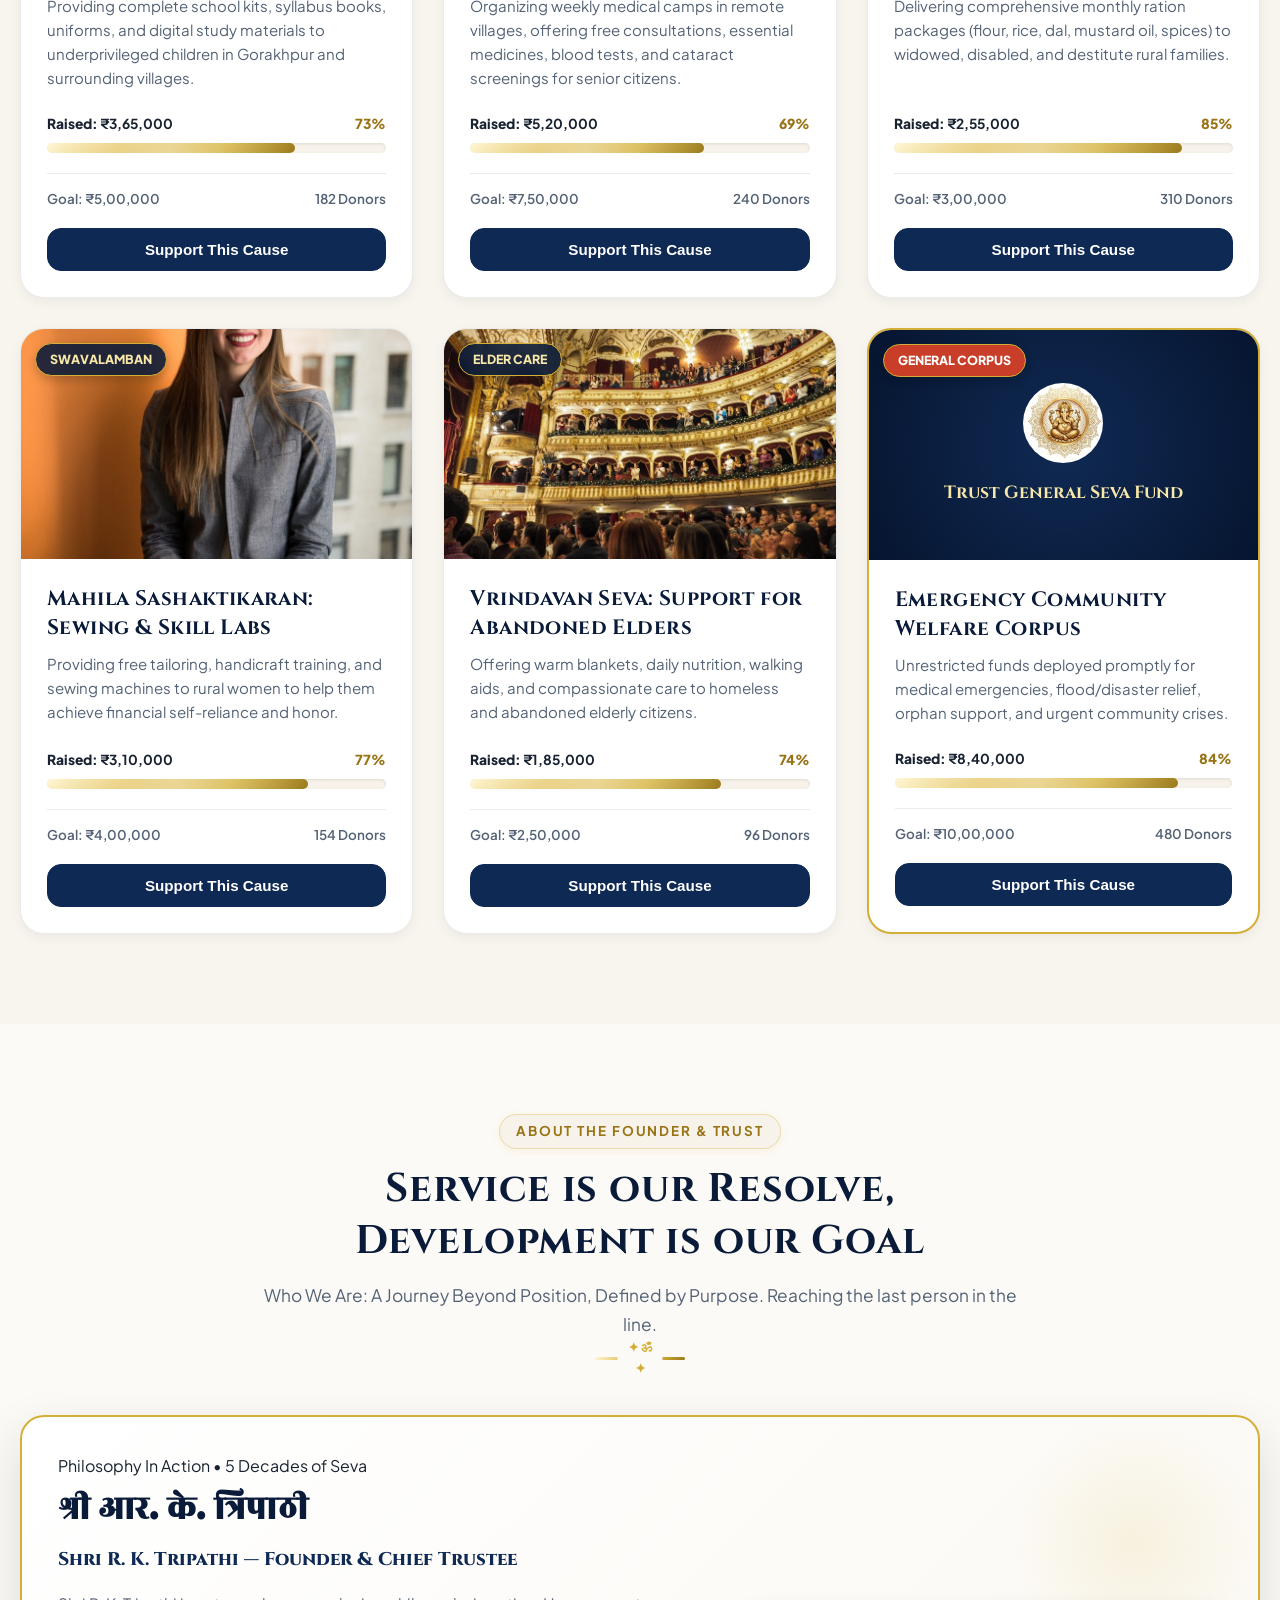
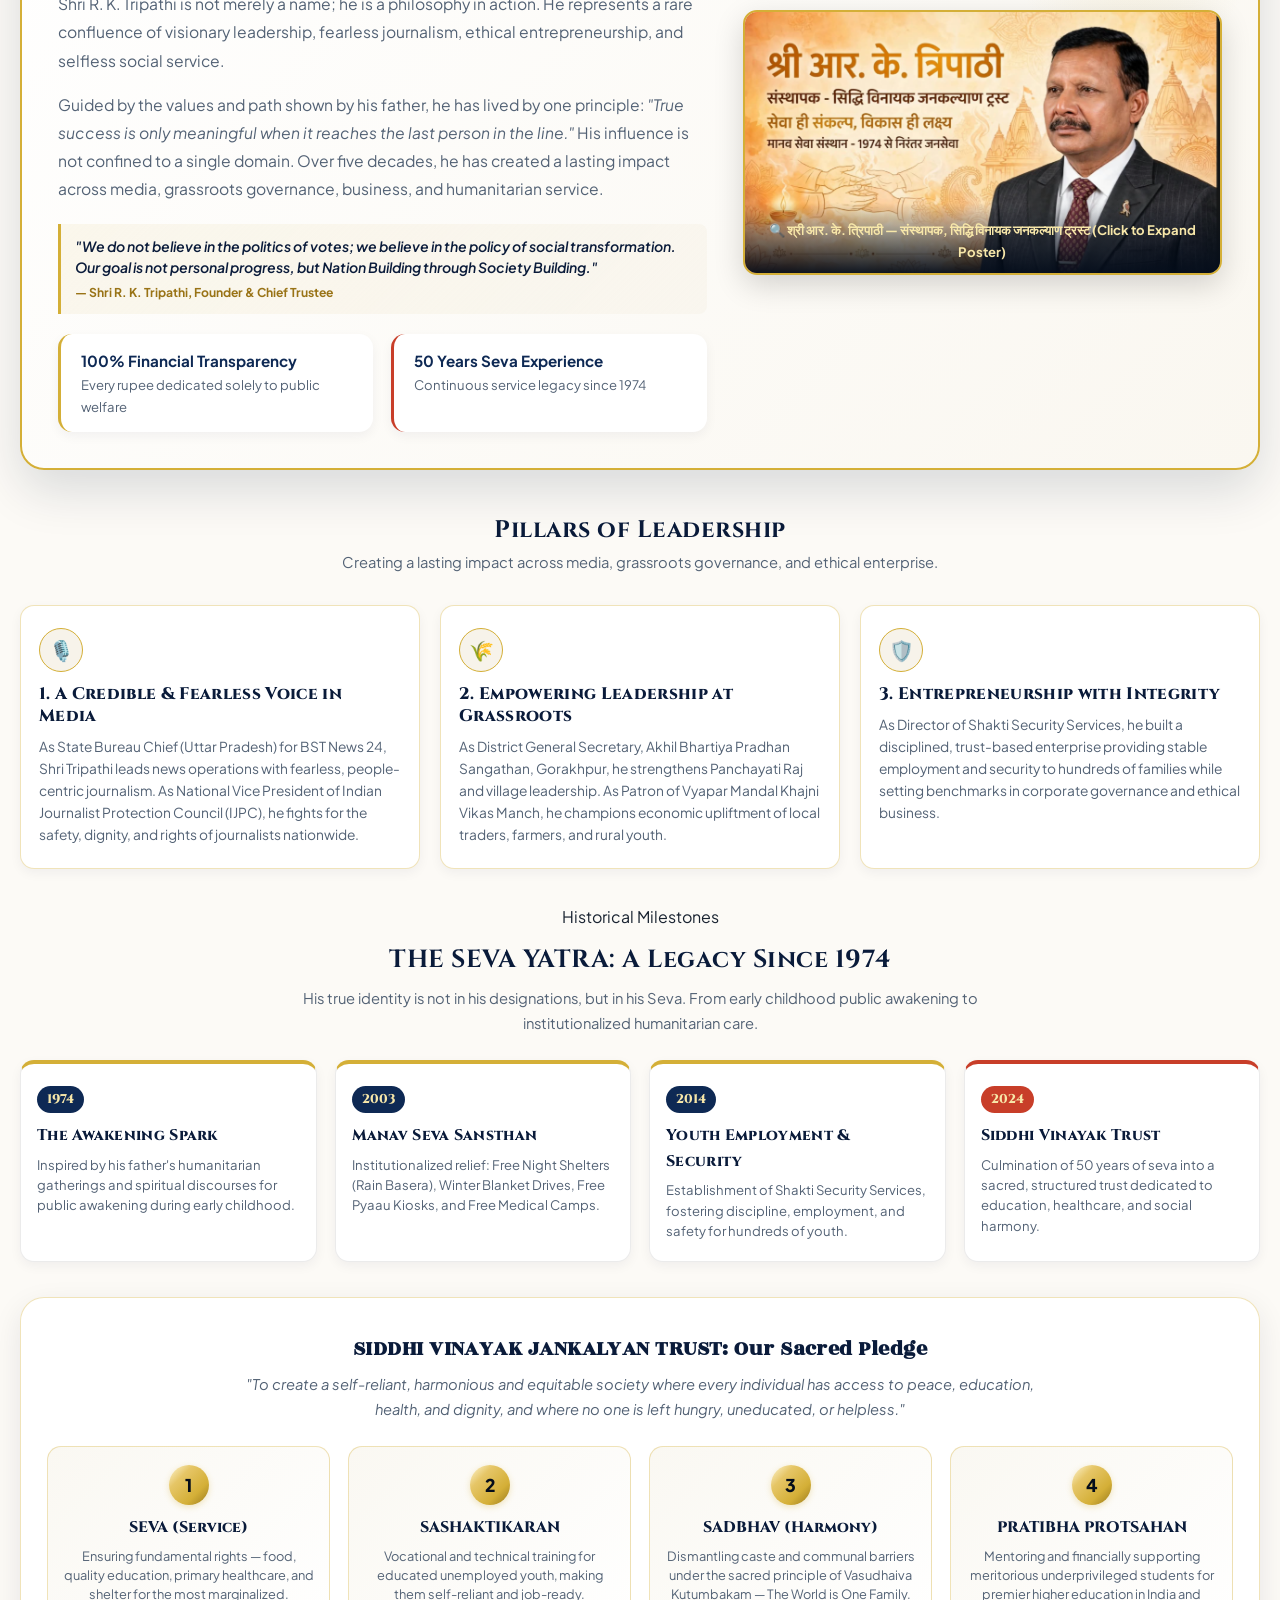
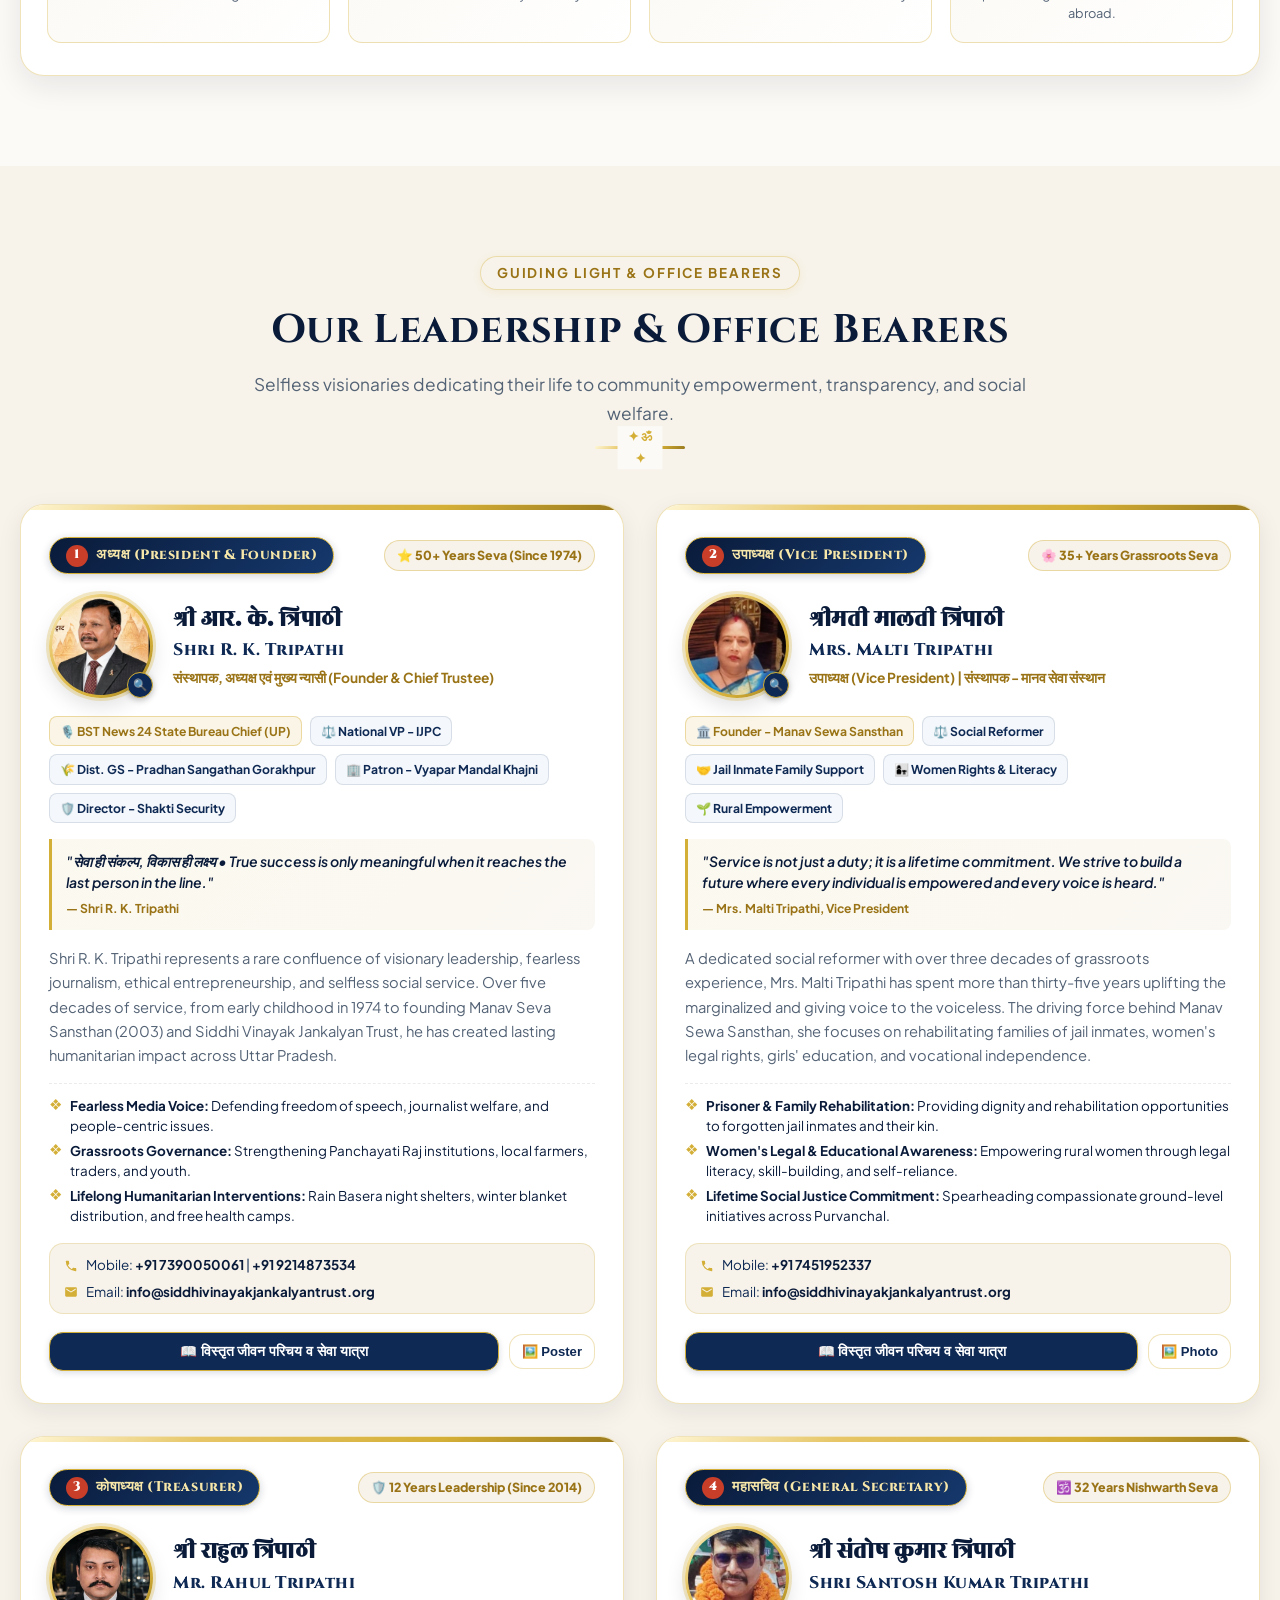
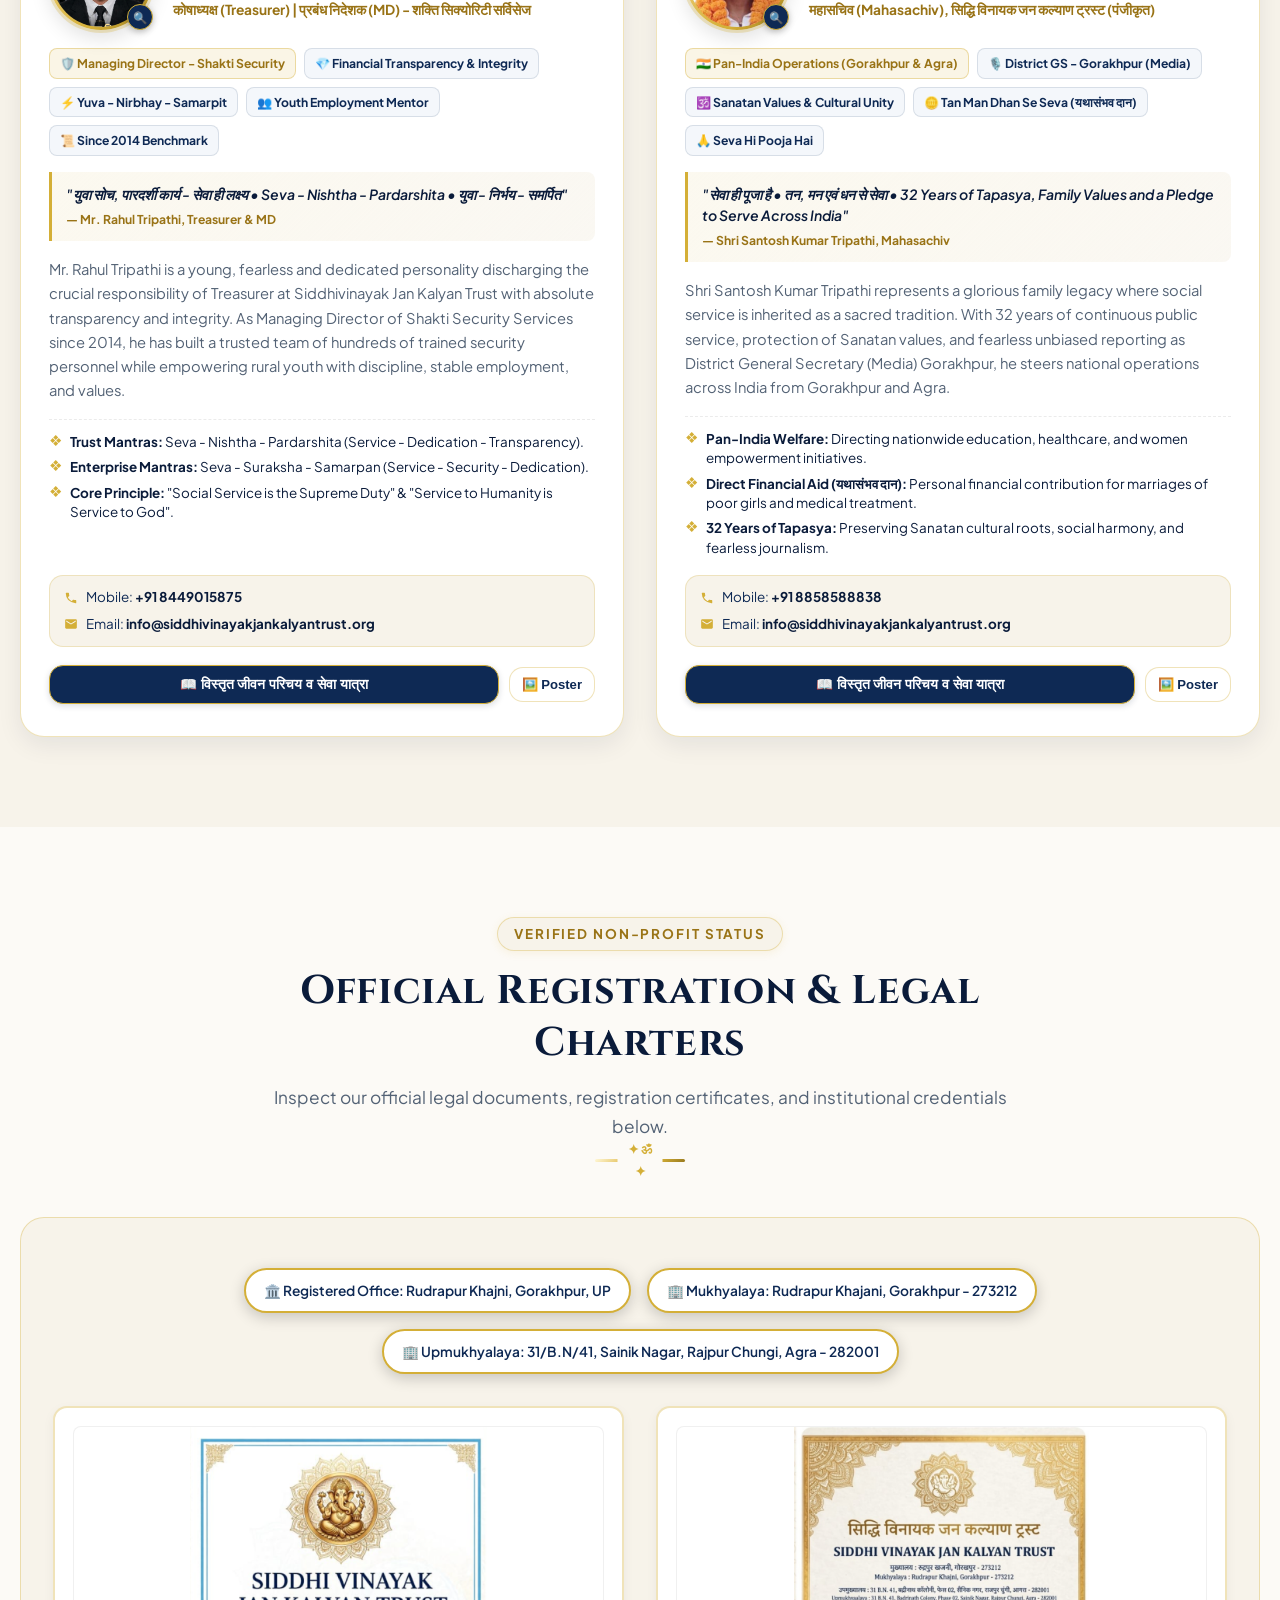
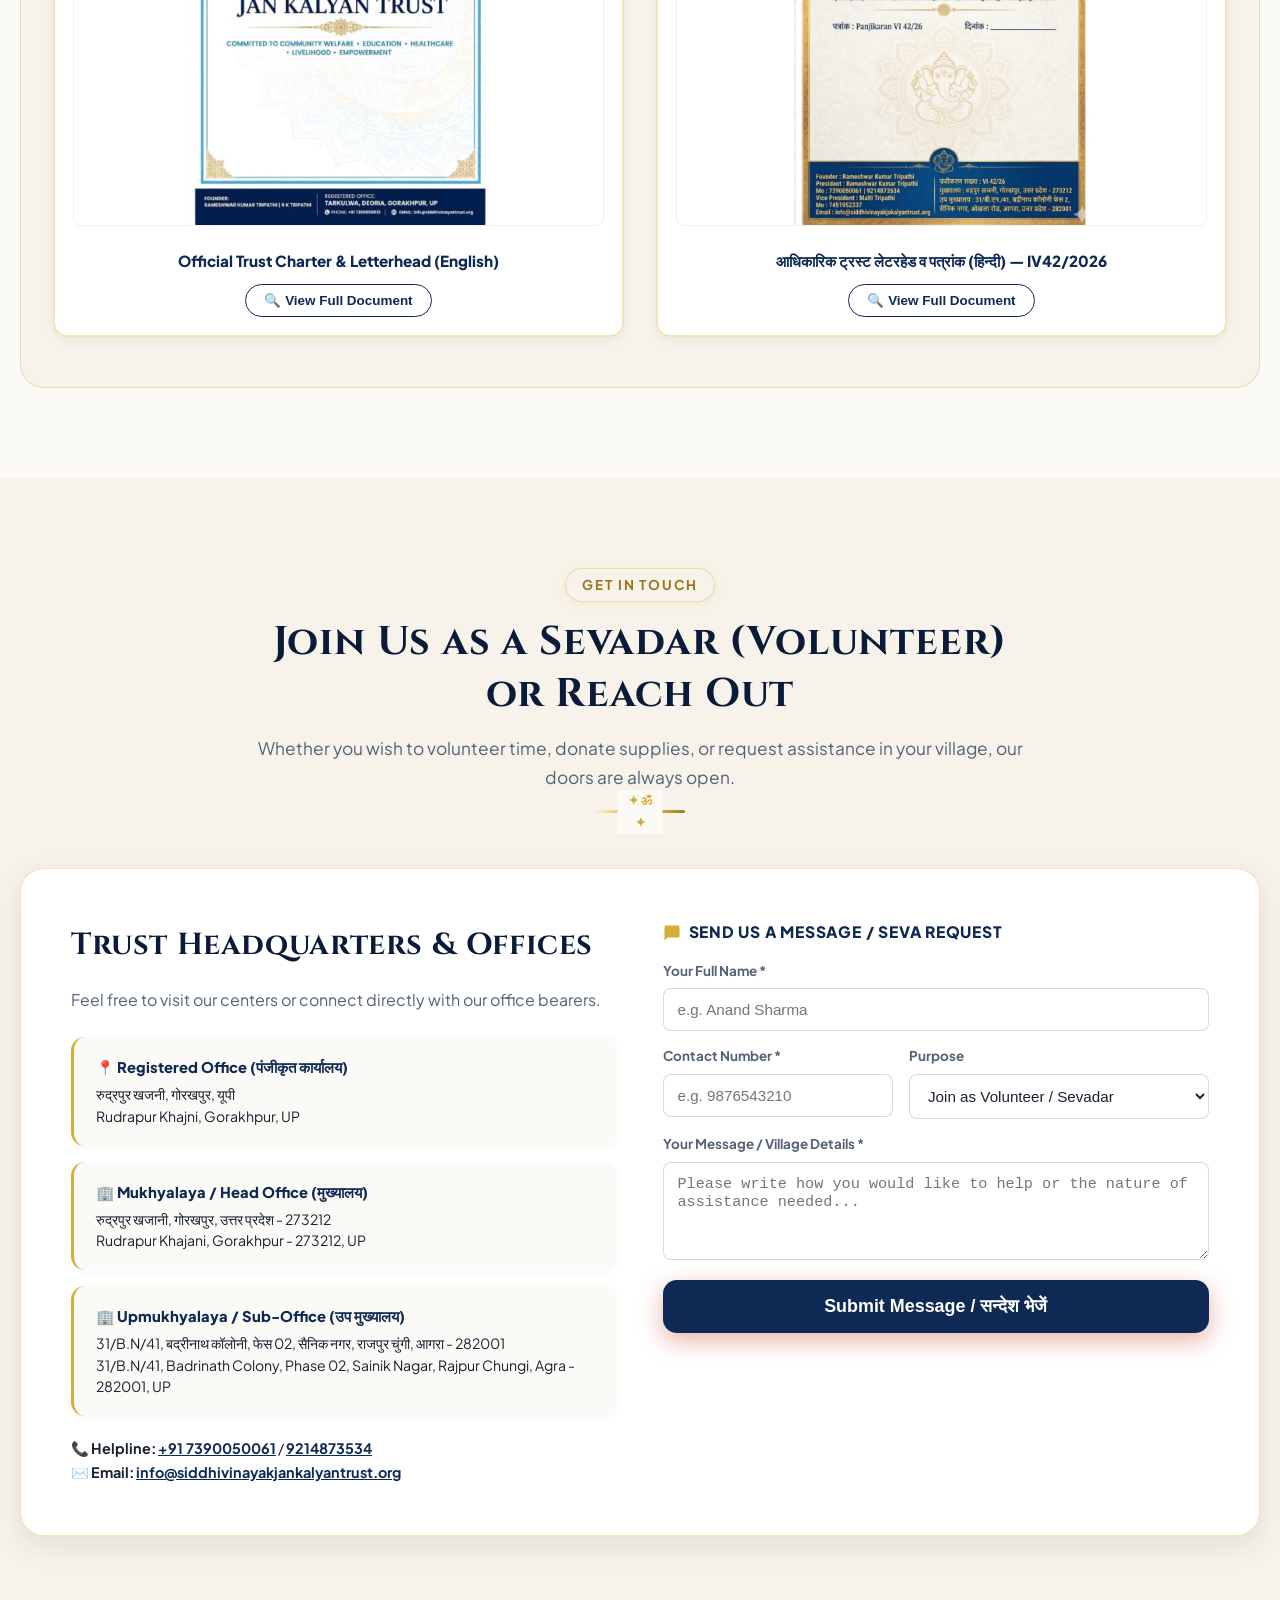
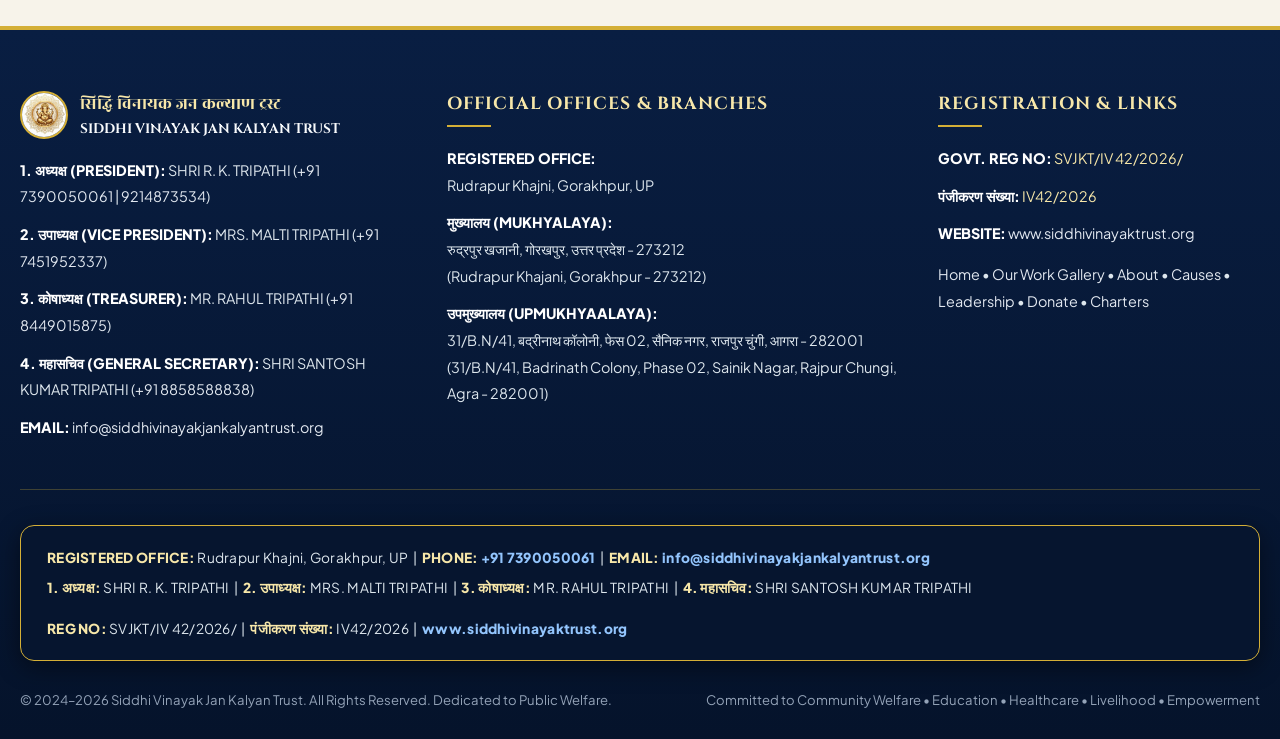
==== commit bb3bce6f: "Position Photo Gallery prominently on HomeScreen with full activity showcase and admin management" ====
--- a/index.html
+++ b/index.html
@@ -126,6 +126,13 @@
             </a>
           </li>
           <li>
+            <a href="#gallery" class="nav-link">
+              <span class="nav-link-icon" aria-hidden="true">🖼️</span>
+              <span class="nav-link-text" data-i18n="nav_gallery">Our Work Gallery</span>
+              <span class="nav-arrow" aria-hidden="true">›</span>
+            </a>
+          </li>
+          <li>
             <a href="#about" class="nav-link">
               <span class="nav-link-icon" aria-hidden="true">🌸</span>
               <span class="nav-link-text" data-i18n="nav_about">About Us</span>
@@ -154,13 +161,6 @@
             </a>
           </li>
           <li>
-            <a href="#gallery" class="nav-link">
-              <span class="nav-link-icon" aria-hidden="true">🖼️</span>
-              <span class="nav-link-text" data-i18n="nav_gallery">Gallery</span>
-              <span class="nav-arrow" aria-hidden="true">›</span>
-            </a>
-          </li>
-          <li>
             <a href="#transparency" class="nav-link">
               <span class="nav-link-icon" aria-hidden="true">📜</span>
               <span class="nav-link-text" data-i18n="nav_transparency">Charter & Reg</span>
@@ -255,6 +255,10 @@
           <svg width="18" height="18" viewBox="0 0 24 24" fill="currentColor"><path d="M12 21.35l-1.45-1.32C5.4 15.36 2 12.28 2 8.5 2 5.42 4.42 3 7.5 3c1.74 0 3.41.81 4.5 2.09C13.09 3.81 14.76 3 16.5 3 19.58 3 22 5.42 22 8.5c0 3.78-3.4 6.86-8.55 11.54L12 21.35z"/></svg>
           <span data-i18n="btn_donate_now">Donate & Save Tax</span>
         </button>
+        <a href="#gallery" class="btn-hero-secondary" style="background: rgba(212, 175, 55, 0.18); border-color: var(--gold-primary); color: var(--gold-light);">
+          <span aria-hidden="true">🖼️</span>
+          <span data-i18n="btn_view_gallery">कार्य व फोटो गैलरी (Our Work)</span>
+        </a>
         <a href="#transparency" class="btn-hero-secondary">
           <svg width="18" height="18" viewBox="0 0 24 24" fill="currentColor"><path d="M14 2H6c-1.1 0-1.99.9-1.99 2L4 20c0 1.1.89 2 1.99 2H18c1.1 0 2-.9 2-2V8l-6-6zm2 16H8v-2h8v2zm0-4H8v-2h8v2zm-3-5V3.5L18.5 9H13z"/></svg>
           <span data-i18n="btn_view_charter">View Trust Charter</span>
@@ -284,6 +288,114 @@
       </div>
     </div>
   </div>
+
+  <!-- ================= OUR WORK & PHOTO GALLERY (HOME SCREEN SHOWCASE) ================= -->
+  <section class="section gallery-section-bg" id="gallery">
+    <div class="section-container">
+      <div class="section-header">
+        <span class="section-subtitle-tag" data-i18n="gallery_badge">Ground Work &amp; Honors • Seva Yatra</span>
+        <h2 class="section-title" data-i18n="gallery_title">Trust Activities &amp; Honors Gallery</h2>
+        <p class="section-desc" data-i18n="gallery_desc">Authentic glimpses of national conventions, journalist honor ceremonies, flag hoisting, and public welfare initiatives by Siddhi Vinayak Jan Kalyan Trust.</p>
+        <div class="gold-divider"></div>
+      </div>
+
+      <!-- Gallery Filter Tabs -->
+      <div class="gallery-filter-bar" id="gallery-filter-bar" role="tablist" aria-label="Gallery Category Filter">
+        <button class="gallery-filter-btn active" data-filter="all" onclick="filterGallery('all')" role="tab">🖼️ <span data-i18n="gallery_filter_all">सभी कार्य (All)</span></button>
+        <button class="gallery-filter-btn" data-filter="राष्ट्रीय अधिवेशन" onclick="filterGallery('राष्ट्रीय अधिवेशन')" role="tab">🏛️ राष्ट्रीय अधिवेशन</button>
+        <button class="gallery-filter-btn" data-filter="सम्मान समारोह" onclick="filterGallery('सम्मान समारोह')" role="tab">🏅 सम्मान समारोह</button>
+        <button class="gallery-filter-btn" data-filter="सेवा कार्यक्रम" onclick="filterGallery('सेवा कार्यक्रम')" role="tab">🤝 सेवा कार्यक्रम</button>
+        <button class="gallery-filter-btn" data-filter="राष्ट्रीय पर्व" onclick="filterGallery('राष्ट्रीय पर्व')" role="tab">🇮🇳 राष्ट्रीय पर्व</button>
+      </div>
+
+      <!-- Gallery Grid — dynamically populated by app.js renderGallery() from localStorage / DEFAULT_GALLERY -->
+      <div class="gallery-grid" id="gallery-grid">
+        <article class="gallery-card" data-gallery-id="gal-1" data-category="राष्ट्रीय अधिवेशन">
+          <div class="gallery-img-wrap" onclick="openGalleryLightbox(0)" title="7वां राष्ट्रीय अधिवेशन तथा पत्रकार सम्मान समारोह — मुख्य अतिथि मंच">
+            <img src="assets/gallery_1.jpg" alt="7वां राष्ट्रीय अधिवेशन तथा पत्रकार सम्मान समारोह — मुख्य अतिथि मंच" class="gallery-img" loading="lazy">
+            <div class="gallery-overlay"><span class="gallery-zoom-badge">🔍 बड़ी तस्वीर देखें</span></div>
+            <span class="gallery-chip">राष्ट्रीय अधिवेशन</span>
+            <span class="gallery-num-badge">1</span>
+          </div>
+          <div class="gallery-info">
+            <h4 class="gallery-card-title">7वां राष्ट्रीय अधिवेशन तथा पत्रकार सम्मान समारोह — मुख्य अतिथि मंच</h4>
+            <span class="gallery-date">📅 निराला सभागार, लखनऊ</span>
+          </div>
+        </article>
+
+        <article class="gallery-card" data-gallery-id="gal-2" data-category="सम्मान समारोह">
+          <div class="gallery-img-wrap" onclick="openGalleryLightbox(1)" title="विशिष्ट सम्मान एवं प्रशस्ति पत्र अर्पण — भारतीय पत्रकार सुरक्षा परिषद">
+            <img src="assets/gallery_2.jpg" alt="विशिष्ट सम्मान एवं प्रशस्ति पत्र अर्पण — भारतीय पत्रकार सुरक्षा परिषद" class="gallery-img" loading="lazy">
+            <div class="gallery-overlay"><span class="gallery-zoom-badge">🔍 बड़ी तस्वीर देखें</span></div>
+            <span class="gallery-chip">सम्मान समारोह</span>
+            <span class="gallery-num-badge">2</span>
+          </div>
+          <div class="gallery-info">
+            <h4 class="gallery-card-title">विशिष्ट सम्मान एवं प्रशस्ति पत्र अर्पण — भारतीय पत्रकार सुरक्षा परिषद</h4>
+            <span class="gallery-date">📅 राष्ट्रीय सम्मेलन</span>
+          </div>
+        </article>
+
+        <article class="gallery-card" data-gallery-id="gal-3" data-category="सम्मान समारोह">
+          <div class="gallery-img-wrap" onclick="openGalleryLightbox(2)" title="स्मृति चिह्न एवं अंगवस्त्र भेंट — समाजसेवियों एवं पत्रकारों का सम्मान">
+            <img src="assets/gallery_3.jpg" alt="स्मृति चिह्न एवं अंगवस्त्र भेंट — समाजसेवियों एवं पत्रकारों का सम्मान" class="gallery-img" loading="lazy">
+            <div class="gallery-overlay"><span class="gallery-zoom-badge">🔍 बड़ी तस्वीर देखें</span></div>
+            <span class="gallery-chip">सम्मान समारोह</span>
+            <span class="gallery-num-badge">3</span>
+          </div>
+          <div class="gallery-info">
+            <h4 class="gallery-card-title">स्मृति चिह्न एवं अंगवस्त्र भेंट — समाजसेवियों एवं पत्रकारों का सम्मान</h4>
+            <span class="gallery-date">📅 लखनऊ अधिवेशन</span>
+          </div>
+        </article>
+
+        <article class="gallery-card" data-gallery-id="gal-4" data-category="सेवा कार्यक्रम">
+          <div class="gallery-img-wrap" onclick="openGalleryLightbox(3)" title="राष्ट्रीय अधिवेशन — सम्मानित सदस्यों को प्रशस्ति पत्र अर्पण">
+            <img src="assets/gallery_4.jpg" alt="राष्ट्रीय अधिवेशन — सम्मानित सदस्यों को प्रशस्ति पत्र अर्पण" class="gallery-img" loading="lazy">
+            <div class="gallery-overlay"><span class="gallery-zoom-badge">🔍 बड़ी तस्वीर देखें</span></div>
+            <span class="gallery-chip">सेवा कार्यक्रम</span>
+            <span class="gallery-num-badge">4</span>
+          </div>
+          <div class="gallery-info">
+            <h4 class="gallery-card-title">राष्ट्रीय अधिवेशन — सम्मानित सदस्यों को प्रशस्ति पत्र अर्पण</h4>
+            <span class="gallery-date">📅 निराला सभागार, लखनऊ</span>
+          </div>
+        </article>
+
+        <article class="gallery-card" data-gallery-id="gal-5" data-category="राष्ट्रीय पर्व">
+          <div class="gallery-img-wrap" onclick="openGalleryLightbox(4)" title="राष्ट्रीय ध्वजारोहण एवं राष्ट्रभक्ति उत्सव — भारत माता की जय">
+            <img src="assets/gallery_5.jpg" alt="राष्ट्रीय ध्वजारोहण एवं राष्ट्रभक्ति उत्सव — भारत माता की जय" class="gallery-img" loading="lazy">
+            <div class="gallery-overlay"><span class="gallery-zoom-badge">🔍 बड़ी तस्वीर देखें</span></div>
+            <span class="gallery-chip">राष्ट्रीय पर्व</span>
+            <span class="gallery-num-badge">5</span>
+          </div>
+          <div class="gallery-info">
+            <h4 class="gallery-card-title">राष्ट्रीय ध्वजारोहण एवं राष्ट्रभक्ति उत्सव — भारत माता की जय</h4>
+            <span class="gallery-date">📅 ट्रस्ट प्रांगण</span>
+          </div>
+        </article>
+      </div>
+
+      <!-- Gallery photo count -->
+      <div class="gallery-footer-info">
+        <span id="gallery-count-label" class="gallery-count-label">5 तस्वीरें प्रदर्शित</span>
+      </div>
+    </div>
+
+    <!-- ===== GALLERY LIGHTBOX MODAL ===== -->
+    <div class="gallery-lightbox" id="gallery-lightbox" role="dialog" aria-modal="true" aria-label="Photo Lightbox" onclick="closeGalleryLightbox(event)">
+      <button class="lightbox-close-btn" onclick="closeGalleryLightbox()" aria-label="Close">&times;</button>
+      <button class="lightbox-nav-btn lightbox-prev" onclick="galleryLightboxNav(-1)" aria-label="Previous photo">&#8249;</button>
+      <button class="lightbox-nav-btn lightbox-next" onclick="galleryLightboxNav(1)" aria-label="Next photo">&#8250;</button>
+      <div class="lightbox-inner" onclick="event.stopPropagation()">
+        <img src="" alt="" id="lightbox-img" class="lightbox-img">
+        <div class="lightbox-caption">
+          <span id="lightbox-title" class="lightbox-title"></span>
+          <span id="lightbox-counter" class="lightbox-counter"></span>
+        </div>
+      </div>
+    </div>
+  </section>
 
   <!-- ================= INTERACTIVE DONATION & FUNDRAISING HUB ================= -->
   <section class="section" id="donate">
@@ -1147,112 +1259,6 @@
             <div class="letterhead-caption">आधिकारिक ट्रस्ट लेटरहेड व पत्रांक (हिन्दी) — IV42/2026</div>
             <button type="button" class="btn-view-doc" onclick="openDocModal('assets/official_letterhead_hi.jpg')">🔍 View Full Document</button>
           </div>
-        </div>
-      </div>
-    </div>
-  </section>
-
-  <!-- ================= PHOTO GALLERY (SEVA & SAMMAN) ================= -->
-  <section class="section gallery-section-bg" id="gallery">
-    <div class="section-container">
-      <div class="section-header">
-        <span class="section-subtitle-tag" data-i18n="gallery_badge">Photo Gallery • Seva Yatra</span>
-        <h2 class="section-title" data-i18n="gallery_title">Trust Activities &amp; Honors Gallery</h2>
-        <p class="section-desc" data-i18n="gallery_desc">Glimpses of conferences, national conventions, journalist honor ceremonies, flag hoisting, and public welfare initiatives by Siddhi Vinayak Jan Kalyan Trust.</p>
-        <div class="gold-divider"></div>
-      </div>
-
-      <!-- Gallery Filter Tabs -->
-      <div class="gallery-filter-bar" id="gallery-filter-bar" role="tablist" aria-label="Gallery Category Filter">
-        <button class="gallery-filter-btn active" data-filter="all" onclick="filterGallery('all')" role="tab">🖼️ <span data-i18n="gallery_filter_all">सभी</span></button>
-        <button class="gallery-filter-btn" data-filter="राष्ट्रीय अधिवेशन" onclick="filterGallery('राष्ट्रीय अधिवेशन')" role="tab">🏛️ अधिवेशन</button>
-        <button class="gallery-filter-btn" data-filter="सम्मान समारोह" onclick="filterGallery('सम्मान समारोह')" role="tab">🏅 सम्मान</button>
-        <button class="gallery-filter-btn" data-filter="सेवा कार्यक्रम" onclick="filterGallery('सेवा कार्यक्रम')" role="tab">🤝 सेवा</button>
-        <button class="gallery-filter-btn" data-filter="राष्ट्रीय पर्व" onclick="filterGallery('राष्ट्रीय पर्व')" role="tab">🇮🇳 राष्ट्रीय पर्व</button>
-      </div>
-
-      <!-- Gallery Grid — dynamically populated by app.js renderGallery() -->
-      <div class="gallery-grid" id="gallery-grid">
-        <!-- JS renders all cards from localStorage (admin-editable) -->
-        <!-- Static fallback shown before JS loads -->
-        <article class="gallery-card" data-gallery-id="gal-1" data-category="राष्ट्रीय अधिवेशन">
-          <div class="gallery-img-wrap" onclick="openGalleryLightbox(0)" title="7वां राष्ट्रीय अधिवेशन — मुख्य अतिथि मंच">
-            <img src="assets/gallery_1.jpg" alt="7वां राष्ट्रीय अधिवेशन — मुख्य अतिथि मंच" class="gallery-img" loading="lazy">
-            <div class="gallery-overlay"><span class="gallery-zoom-badge">🔍 बड़ी तस्वीर देखें</span></div>
-            <span class="gallery-chip">राष्ट्रीय अधिवेशन</span>
-            <span class="gallery-num-badge">1</span>
-          </div>
-          <div class="gallery-info">
-            <h4 class="gallery-card-title">7वां राष्ट्रीय अधिवेशन तथा पत्रकार सम्मान समारोह</h4>
-            <span class="gallery-date">📅 निराला सभागार, लखनऊ</span>
-          </div>
-        </article>
-        <article class="gallery-card" data-gallery-id="gal-2" data-category="सम्मान समारोह">
-          <div class="gallery-img-wrap" onclick="openGalleryLightbox(1)" title="विशिष्ट सम्मान एवं प्रशस्ति पत्र अर्पण">
-            <img src="assets/gallery_2.jpg" alt="विशिष्ट सम्मान एवं प्रशस्ति पत्र अर्पण" class="gallery-img" loading="lazy">
-            <div class="gallery-overlay"><span class="gallery-zoom-badge">🔍 बड़ी तस्वीर देखें</span></div>
-            <span class="gallery-chip">सम्मान समारोह</span>
-            <span class="gallery-num-badge">2</span>
-          </div>
-          <div class="gallery-info">
-            <h4 class="gallery-card-title">विशिष्ट सम्मान एवं प्रशस्ति पत्र अर्पण</h4>
-            <span class="gallery-date">📅 भारतीय पत्रकार सुरक्षा परिषद</span>
-          </div>
-        </article>
-        <article class="gallery-card" data-gallery-id="gal-3" data-category="सम्मान समारोह">
-          <div class="gallery-img-wrap" onclick="openGalleryLightbox(2)" title="स्मृति चिह्न एवं अंगवस्त्र भेंट कार्यक्रम">
-            <img src="assets/gallery_3.jpg" alt="स्मृति चिह्न एवं अंगवस्त्र भेंट कार्यक्रम" class="gallery-img" loading="lazy">
-            <div class="gallery-overlay"><span class="gallery-zoom-badge">🔍 बड़ी तस्वीर देखें</span></div>
-            <span class="gallery-chip">सम्मान समारोह</span>
-            <span class="gallery-num-badge">3</span>
-          </div>
-          <div class="gallery-info">
-            <h4 class="gallery-card-title">स्मृति चिह्न एवं अंगवस्त्र भेंट — पत्रकार सम्मान</h4>
-            <span class="gallery-date">📅 लखनऊ अधिवेशन</span>
-          </div>
-        </article>
-        <article class="gallery-card" data-gallery-id="gal-4" data-category="राष्ट्रीय पर्व">
-          <div class="gallery-img-wrap" onclick="openGalleryLightbox(3)" title="ध्वजारोहण एवं राष्ट्रभक्ति उत्सव">
-            <img src="assets/gallery_4.jpg" alt="ध्वजारोहण एवं राष्ट्रभक्ति उत्सव" class="gallery-img" loading="lazy">
-            <div class="gallery-overlay"><span class="gallery-zoom-badge">🔍 बड़ी तस्वीर देखें</span></div>
-            <span class="gallery-chip">राष्ट्रीय पर्व</span>
-            <span class="gallery-num-badge">4</span>
-          </div>
-          <div class="gallery-info">
-            <h4 class="gallery-card-title">ध्वजारोहण एवं राष्ट्रभक्ति उत्सव — भारत माता की जय</h4>
-            <span class="gallery-date">📅 ट्रस्ट प्रांगण</span>
-          </div>
-        </article>
-        <article class="gallery-card" data-gallery-id="gal-5" data-category="सेवा कार्यक्रम">
-          <div class="gallery-img-wrap" onclick="openGalleryLightbox(4)" title="सामूहिक विचार-मंथन एवं समाज कल्याण बैठक">
-            <img src="assets/gallery_5.jpg" alt="सामूहिक विचार-मंथन एवं समाज कल्याण बैठक" class="gallery-img" loading="lazy">
-            <div class="gallery-overlay"><span class="gallery-zoom-badge">🔍 बड़ी तस्वीर देखें</span></div>
-            <span class="gallery-chip">सेवा कार्यक्रम</span>
-            <span class="gallery-num-badge">5</span>
-          </div>
-          <div class="gallery-info">
-            <h4 class="gallery-card-title">सामूहिक विचार-मंथन एवं समाज कल्याण बैठक</h4>
-            <span class="gallery-date">📅 ट्रस्ट सभा कक्ष</span>
-          </div>
-        </article>
-      </div>
-
-      <!-- Gallery photo count -->
-      <div class="gallery-footer-info">
-        <span id="gallery-count-label" class="gallery-count-label">5 तस्वीरें</span>
-      </div>
-    </div>
-
-    <!-- ===== GALLERY LIGHTBOX MODAL ===== -->
-    <div class="gallery-lightbox" id="gallery-lightbox" role="dialog" aria-modal="true" aria-label="Photo Lightbox" onclick="closeGalleryLightbox(event)">
-      <button class="lightbox-close-btn" onclick="closeGalleryLightbox()" aria-label="Close">&times;</button>
-      <button class="lightbox-nav-btn lightbox-prev" onclick="galleryLightboxNav(-1)" aria-label="Previous photo">&#8249;</button>
-      <button class="lightbox-nav-btn lightbox-next" onclick="galleryLightboxNav(1)" aria-label="Next photo">&#8250;</button>
-      <div class="lightbox-inner" onclick="event.stopPropagation()">
-        <img src="" alt="" id="lightbox-img" class="lightbox-img">
-        <div class="lightbox-caption">
-          <span id="lightbox-title" class="lightbox-title"></span>
-          <span id="lightbox-counter" class="lightbox-counter"></span>
         </div>
       </div>
     </div>
@@ -1389,7 +1395,7 @@
             <li><strong>पंजीकरण संख्या:</strong> <span style="color:var(--gold-light);">IV42/2026</span></li>
             <li><strong>WEBSITE:</strong> <a href="https://www.siddhivinayaktrust.org" target="_blank">www.siddhivinayaktrust.org</a></li>
             <li style="margin-top: 14px;">
-              <a href="#home">Home</a> • <a href="#about">About</a> • <a href="#causes">Causes</a> • <a href="#donate">Donate</a> • <a href="#leadership">Leadership</a> • <a href="#gallery">Gallery</a> • <a href="#transparency">Charters</a>
+              <a href="#home">Home</a> • <a href="#gallery">Our Work Gallery</a> • <a href="#about">About</a> • <a href="#causes">Causes</a> • <a href="#leadership">Leadership</a> • <a href="#donate">Donate</a> • <a href="#transparency">Charters</a>
             </li>
           </ul>
         </div>
